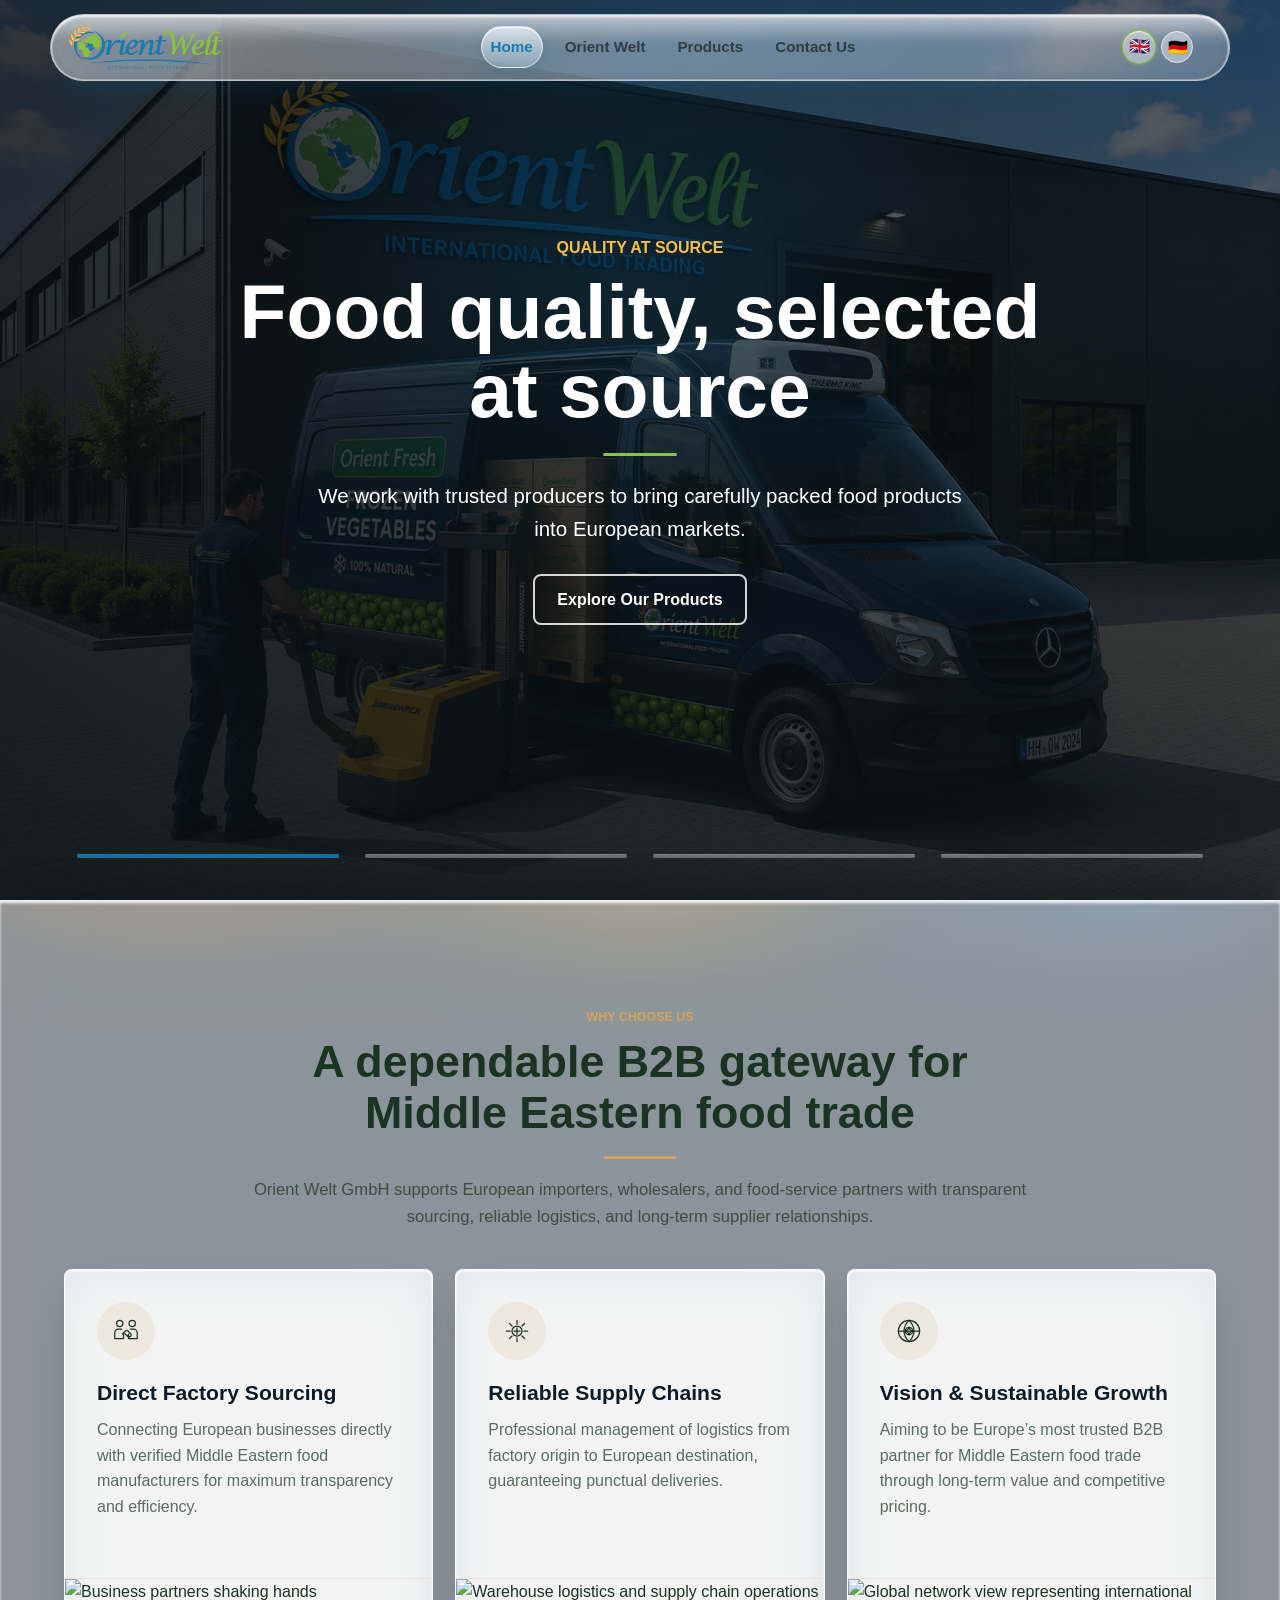
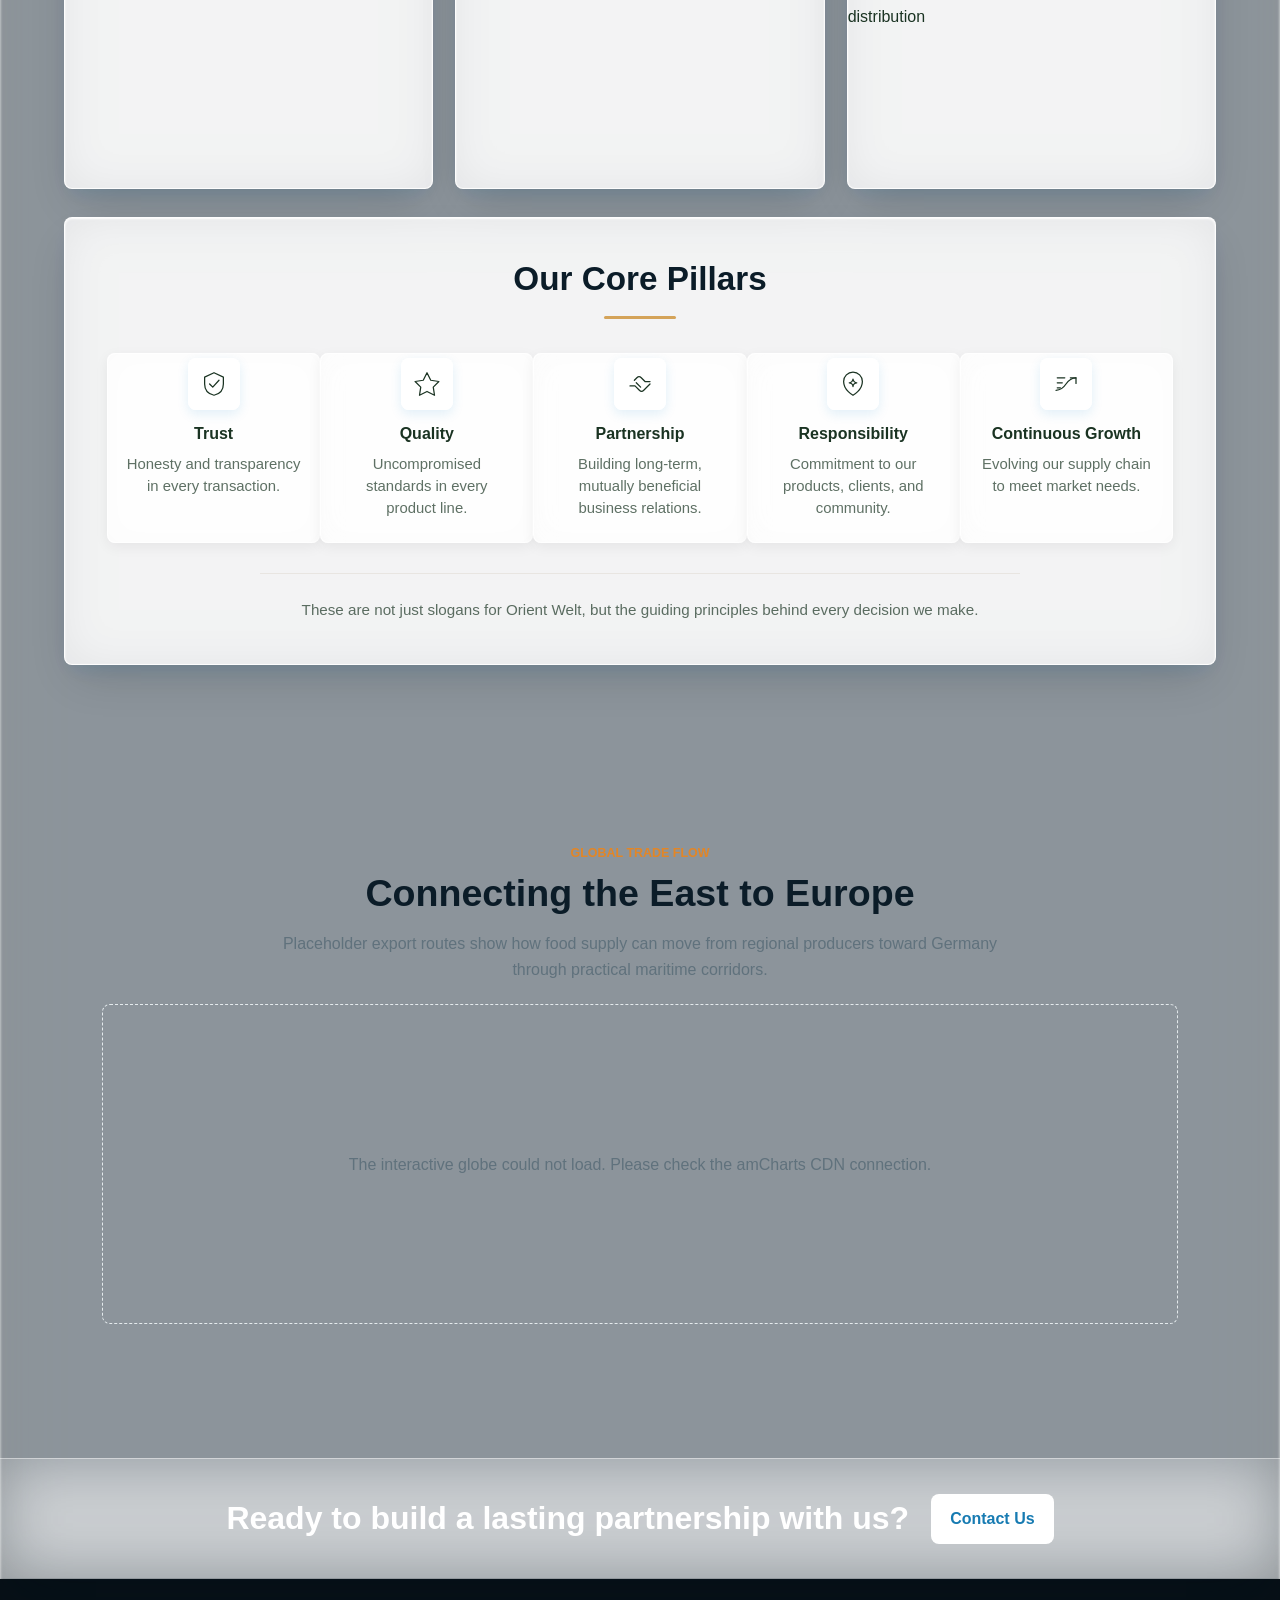
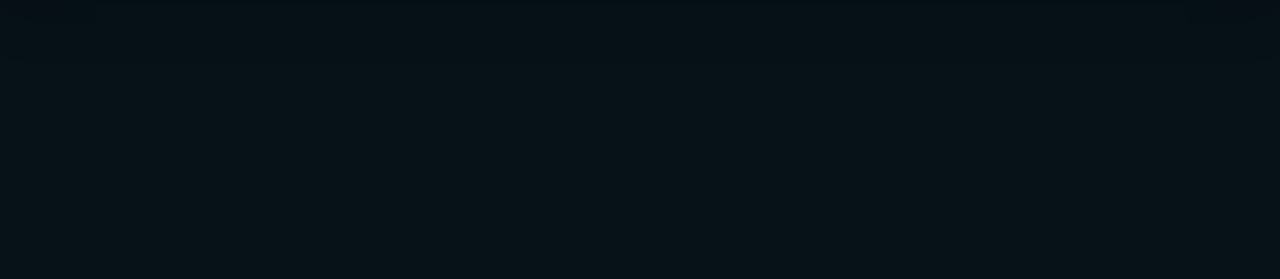
==== index.html @ 746754f9 "prodects page coverflow" ====
<!doctype html>
<html lang="en">
  <head>
    <meta charset="utf-8">
    <meta name="viewport" content="width=device-width, initial-scale=1">
    <title>Orient Welt | International Food Trading</title>
    <meta name="description" content="Orient Welt imports selected food products from Middle Eastern producers into Europe.">
    <link rel="stylesheet" href="css/style.css">
    <script src="js/translations.js" defer></script>
    <script src="js/products-data.js" defer></script>
    <script src="https://cdn.amcharts.com/lib/5/index.js" defer></script>
    <script src="https://cdn.amcharts.com/lib/5/map.js" defer></script>
    <script src="https://cdn.amcharts.com/lib/5/geodata/worldLow.js" defer></script>
    <script src="https://cdn.amcharts.com/lib/5/themes/Animated.js" defer></script>
    <script src="js/main.js" defer></script>
  </head>
  <body data-page="home">
    <a class="skip-link" href="#main" data-i18n="a11y.skip">Skip to content</a>
    <header class="site-header">
      <a class="brand" href="index.html" aria-label="Orient Welt home">
        <img src="assets/images/logo-orient-welt.png" alt="Orient Welt logo">
      </a>
      <nav class="primary-nav" id="primary-nav" aria-label="Primary navigation">
        <a href="index.html" data-i18n="nav.home">Home</a>
        <a href="about.html" data-i18n="nav.about">Orient Welt</a>
        <a href="products.html" data-i18n="nav.products">Products</a>
        <a href="contact.html" data-i18n="nav.contact">Contact Us</a>
      </nav>
      <div class="language-switcher" aria-label="Language">
        <button type="button" data-lang="en" aria-label="English">🇬🇧</button>
        <button type="button" data-lang="de" aria-label="Deutsch">🇩🇪</button>
      </div>
      <button class="menu-toggle" type="button" aria-controls="primary-nav" aria-expanded="false">
        <span></span><span></span><span></span>
        <span class="sr-only" data-i18n="nav.menu">Menu</span>
      </button>
    </header>

    <aside class="floating-social" aria-label="Floating contact and social links">
      <ul>
        <li><a href="tel:+4940000000" aria-label="Phone"><img src="assets/images/icons/socials/whatsapp-2.png" alt=""></a></li>
        <li><a href="mailto:info@orientwelt.example" aria-label="Email"><img src="assets/images/icons/socials/email.png" alt=""></a></li>
        <li><a href="#" aria-label="TikTok"><img src="assets/images/icons/socials/tik-tok.png" alt=""></a></li>
        <li><a href="#" aria-label="Instagram"><img src="assets/images/icons/socials/instagram.png" alt=""></a></li>
        <li><a href="#" aria-label="Facebook"><img src="assets/images/icons/socials/facebook.png" alt=""></a></li>
      </ul>
    </aside>

    <main id="main">
      <section class="hero-carousel" aria-label="Orient Welt highlights">
        <input class="hero-radio sr-only" type="radio" id="hero-slide-1" name="hero-slide" tabindex="-1" checked>
        <input class="hero-radio sr-only" type="radio" id="hero-slide-2" name="hero-slide" tabindex="-1">
        <input class="hero-radio sr-only" type="radio" id="hero-slide-3" name="hero-slide" tabindex="-1">
        <input class="hero-radio sr-only" type="radio" id="hero-slide-4" name="hero-slide" tabindex="-1">
        <div class="hero-slider">
          <article class="hero-slide" style="--hero-image: url('../assets/images/home-header.png')">
            <div class="hero-slide-copy">
              <span class="hero-eyebrow" data-i18n="home.hero1.eyebrow">Quality at Source</span>
              <h1 data-i18n="home.hero1.title">Food quality, selected at source</h1>
              <span class="hero-divider" aria-hidden="true"></span>
              <p data-i18n="home.hero1.text">We work with trusted producers to bring carefully packed food products into European markets.</p>
              <a class="hero-cta" href="products.html" data-i18n="home.hero1.cta">Explore Our Products</a>
            </div>
          </article>
          <article class="hero-slide" style="--hero-image: url('../assets/images/home-header-2.png')">
            <div class="hero-slide-copy">
              <span class="hero-eyebrow" data-i18n="home.hero2.eyebrow">Logistics Network</span>
              <h2 data-i18n="home.hero2.title">Reliable routes from the East to Europe</h2>
              <span class="hero-divider" aria-hidden="true"></span>
              <p data-i18n="home.hero2.text">Cold-chain awareness, clear communication, and efficient movement from supplier to buyer.</p>
              <a class="hero-cta" href="about.html" data-i18n="home.hero2.cta">Learn About Us</a>
            </div>
          </article>
          <article class="hero-slide" style="--hero-image: url('../assets/images/home-header-3.png')">
            <div class="hero-slide-copy">
              <span class="hero-eyebrow" data-i18n="home.hero3.eyebrow">Partnership First</span>
              <h2 data-i18n="home.hero3.title">Built for long-term trading partnerships</h2>
              <span class="hero-divider" aria-hidden="true"></span>
              <p data-i18n="home.hero3.text">We value practical service, steady supply, and relationships based on trust.</p>
              <a class="hero-cta" href="contact.html" data-i18n="home.hero3.cta">Get in Touch</a>
            </div>
          </article>
          <article class="hero-slide" style="--hero-image: url('../assets/images/home-header-4.png')">
            <div class="hero-slide-copy">
              <span class="hero-eyebrow" data-i18n="home.hero4.eyebrow">Focused Variety</span>
              <h2 data-i18n="home.hero4.title">A focused range for everyday food service needs</h2>
              <span class="hero-divider" aria-hidden="true"></span>
              <p data-i18n="home.hero4.text">Cheese, dairy, meat, and vegetable products selected for professional buyers.</p>
              <a class="hero-cta" href="products.html" data-i18n="home.hero4.cta">View Product Range</a>
            </div>
          </article>
        </div>
        <div class="hero-controls" aria-label="Hero slide controls">
          <label for="hero-slide-1" tabindex="0" role="button" aria-label="Quality"><span class="hero-progress"><span></span></span></label>
          <label for="hero-slide-2" tabindex="0" role="button" aria-label="Logistics"><span class="hero-progress"><span></span></span></label>
          <label for="hero-slide-3" tabindex="0" role="button" aria-label="Partnership"><span class="hero-progress"><span></span></span></label>
          <label for="hero-slide-4" tabindex="0" role="button" aria-label="Variety"><span class="hero-progress"><span></span></span></label>
        </div>
      </section>

      <div class="content-parallax-panel">
        <section class="why-choose" aria-labelledby="why-choose-title">
          <div class="why-choose-inner">
            <div class="why-heading">
              <span>Why Choose Us</span>
              <h2 id="why-choose-title">A dependable B2B gateway for Middle Eastern food trade</h2>
              <p>Orient Welt GmbH supports European importers, wholesalers, and food-service partners with transparent sourcing, reliable logistics, and long-term supplier relationships.</p>
            </div>

            <div class="why-card-grid">
              <article class="why-card">
                <div class="why-card-content">
                  <span class="why-icon" aria-hidden="true">
                    <svg viewBox="0 0 48 48" role="img" focusable="false"><path d="M17 21h-5a6 6 0 0 0-6 6v9h14v-7"/><path d="M31 21h5a6 6 0 0 1 6 6v9H28v-7"/><circle cx="14" cy="12" r="5"/><circle cx="34" cy="12" r="5"/><path d="m18 29 5-5a3 3 0 0 1 4 0l3 3"/><path d="m30 27 2 2a3 3 0 0 1-4 4l-2-2"/><path d="m22 28 5 5"/></svg>
                  </span>
                  <h3>Direct Factory Sourcing</h3>
                  <p>Connecting European businesses directly with verified Middle Eastern food manufacturers for maximum transparency and efficiency.</p>
                </div>
                <img src="https://images.unsplash.com/photo-1521791136064-7986c2920216?auto=format&amp;fit=crop&amp;w=900&amp;q=80" alt="Business partners shaking hands" loading="lazy">
              </article>

              <article class="why-card">
                <div class="why-card-content">
                  <span class="why-icon" aria-hidden="true">
                    <svg viewBox="0 0 48 48" role="img" focusable="false"><path d="M24 7v6"/><path d="M24 35v6"/><path d="m36 12-4 4"/><path d="m16 32-4 4"/><path d="M41 24h-6"/><path d="M13 24H7"/><path d="m36 36-4-4"/><path d="m16 16-4-4"/><circle cx="24" cy="24" r="8"/><path d="M19 24h10"/><path d="M24 19v10"/></svg>
                  </span>
                  <h3>Reliable Supply Chains</h3>
                  <p>Professional management of logistics from factory origin to European destination, guaranteeing punctual deliveries.</p>
                </div>
                <img src="https://images.unsplash.com/photo-1586528116311-ad8dd3c8310d?auto=format&amp;fit=crop&amp;w=900&amp;q=80" alt="Warehouse logistics and supply chain operations" loading="lazy">
              </article>

              <article class="why-card">
                <div class="why-card-content">
                  <span class="why-icon" aria-hidden="true">
                    <svg viewBox="0 0 48 48" role="img" focusable="false"><circle cx="24" cy="24" r="17"/><path d="M7 24h34"/><path d="M24 7c5 5 8 11 8 17s-3 12-8 17"/><path d="M24 7c-5 5-8 11-8 17s3 12 8 17"/><circle cx="24" cy="24" r="6"/><path d="m24 18 2 4 4 2-4 2-2 4-2-4-4-2 4-2 2-4Z"/></svg>
                  </span>
                  <h3>Vision &amp; Sustainable Growth</h3>
                  <p>Aiming to be Europe’s most trusted B2B partner for Middle Eastern food trade through long-term value and competitive pricing.</p>
                </div>
                <img src="https://images.unsplash.com/photo-1451187580459-43490279c0fa?auto=format&amp;fit=crop&amp;w=900&amp;q=80" alt="Global network view representing international distribution" loading="lazy">
              </article>
            </div>

            <div class="pillar-panel">
              <h3>Our Core Pillars</h3>
              <div class="pillar-grid">
                <article class="pillar-item">
                  <span class="pillar-icon" aria-hidden="true"><svg viewBox="0 0 48 48" focusable="false"><path d="M24 6 9 13v11c0 10 6 16 15 18 9-2 15-8 15-18V13L24 6Z"/><path d="m17 24 5 5 10-11"/></svg></span>
                  <h4>Trust</h4>
                  <p>Honesty and transparency in every transaction.</p>
                </article>
                <article class="pillar-item">
                  <span class="pillar-icon" aria-hidden="true"><svg viewBox="0 0 48 48" focusable="false"><path d="M24 6 30 18l13 2-9 9 2 13-12-6-12 6 2-13-9-9 13-2 6-12Z"/></svg></span>
                  <h4>Quality</h4>
                  <p>Uncompromised standards in every product line.</p>
                </article>
                <article class="pillar-item">
                  <span class="pillar-icon" aria-hidden="true"><svg viewBox="0 0 48 48" focusable="false"><path d="M8 27h8l7 7a5 5 0 0 0 7 0l10-10"/><path d="M40 20h-8l-6-6a5 5 0 0 0-7 0l-4 4"/><path d="m18 22 7 7"/></svg></span>
                  <h4>Partnership</h4>
                  <p>Building long-term, mutually beneficial business relations.</p>
                </article>
                <article class="pillar-item">
                  <span class="pillar-icon" aria-hidden="true"><svg viewBox="0 0 48 48" focusable="false"><path d="M24 42s15-8 15-22a15 15 0 0 0-30 0c0 14 15 22 15 22Z"/><path d="M18 22c3 0 6-3 6-6 0 3 3 6 6 6-3 0-6 3-6 6 0-3-3-6-6-6Z"/></svg></span>
                  <h4>Responsibility</h4>
                  <p>Commitment to our products, clients, and community.</p>
                </article>
                <article class="pillar-item">
                  <span class="pillar-icon" aria-hidden="true"><svg viewBox="0 0 48 48" focusable="false"><path d="M8 34c8 0 12-4 16-10s8-10 16-10"/><path d="M31 14h9v9"/><path d="M10 22h8"/><path d="M10 14h12"/><path d="M10 30h5"/></svg></span>
                  <h4>Continuous Growth</h4>
                  <p>Evolving our supply chain to meet market needs.</p>
                </article>
              </div>
              <p class="pillar-note">These are not just slogans for Orient Welt, but the guiding principles behind every decision we make.</p>
            </div>
          </div>
        </section>

      <section class="section intro">
        <section class="trade-flow" aria-labelledby="trade-flow-title">
          <div class="trade-flow-copy">
            <span data-i18n="home.trade.kicker">Global Trade Flow</span>
            <h3 id="trade-flow-title" data-i18n="home.trade.title">Connecting the East to Europe</h3>
            <p data-i18n="home.trade.text">Placeholder export routes show how food supply can move from regional producers toward Germany through practical maritime corridors.</p>
          </div>
          <div class="trade-flow-chart-wrap">
            <!-- amCharts 5 licensing note: the free version requires the default amCharts attribution/logo to remain visible, or a paid license is required to remove it for commercial use. Do not strip the attribution unless a license has been purchased. -->
            <div id="trade-flow-globe" class="trade-flow-chart" role="img" aria-label="Interactive globe showing placeholder trade flows from Egypt, Turkey, and Jordan to Germany"></div>
          </div>
        </section>
      </section>

      <!-- Partners section hidden until real partner/testimonial content is available.
      <section class="section">
        <div class="section-heading">
          <span data-i18n="home.partners.kicker">Partners</span>
          <h2 data-i18n="home.partners.title">Trusted by Our Partners</h2>
        </div>
        <div class="testimonial-grid">
          <blockquote><p data-i18n="home.testimonial1.text">Orient Welt keeps the process clear and dependable from order planning to delivery.</p><cite data-i18n="home.testimonial1.name">European Food Distributor</cite></blockquote>
          <blockquote><p data-i18n="home.testimonial2.text">Their team understands practical trading requirements and responds quickly.</p><cite data-i18n="home.testimonial2.name">Wholesale Buyer</cite></blockquote>
          <blockquote><p data-i18n="home.testimonial3.text">A focused food trading partner with a strong service mindset.</p><cite data-i18n="home.testimonial3.name">Import Partner</cite></blockquote>
        </div>
        <div class="logo-row" aria-label="Partner and certification placeholders">
          <span>HACCP</span><span>ISO</span><span>EU Trade</span><span>Cold Chain</span>
        </div>
      </section>
      -->

      <section class="cta-strip">
        <h2 data-i18n="cta.title">Ready to build a lasting partnership with us?</h2>
        <a class="btn btn-light" href="contact.html" data-i18n="cta.button">Contact Us</a>
      </section>
      </div>
    </main>

    <footer class="site-footer">
      <span class="footer-glass-shine" aria-hidden="true"></span>
      <div class="footer-inner">
        <div class="footer-brand">
          <img src="assets/images/logo-orient-welt.png" alt="Orient Welt logo">
          <span data-i18n="brand.tagline">International Food Trading</span>
          <p data-i18n="footer.description">Selected food products, clear sourcing, and reliable trading support for European buyers.</p>
        </div>
        <div class="footer-links">
          <h2 class="footer-title" data-i18n="footer.quickLinks">Quick Links</h2>
          <nav aria-label="Footer navigation"><a href="index.html" data-i18n="nav.home">Home</a><a href="about.html" data-i18n="nav.about">Orient Welt</a><a href="products.html" data-i18n="nav.products">Products</a><a href="contact.html" data-i18n="nav.contact">Contact Us</a></nav>
        </div>
        <div class="footer-contact">
          <h2 class="footer-title" data-i18n="footer.contact">Contact</h2>
          <address><span data-i18n="footer.address">Hamburg, Germany</span><span data-i18n="footer.phone">+49 40 000000</span><a href="mailto:info@orientwelt.example">info@orientwelt.example</a></address>
          <div class="socials"><a href="#" aria-label="TikTok">tt</a><a href="#" aria-label="Facebook">f</a><a href="#" aria-label="Instagram">ig</a></div>
        </div>
      </div>
    </footer>
  </body>
</html>
---- css/style.css ----
:root {
  --brand-blue: #177bb2;
  --brand-green: #88c345;
  --brand-gold: #f7be49;
  --brand-orange: #e38626;
  --text-dark: #2b2b2b;
  --bg-light: #f4f6f8;
  --brand-primary-blue: #177bb2;
  --brand-primary-green: #88c345;
  --brand-secondary-gold: #f7be49;
  --brand-secondary-orange: #e38626;
  --brand-white: #ffffff;
  --brand-dark-text: #222222;
  --brand-light-background: #f8f9fa;
  --color-blue: #177bb2;
  --color-green: #88c345;
  --color-white: #ffffff;
  --color-gold: #f7be49;
  --color-orange: #e38626;
  --header-offset: 14px;
  --color-ink: #2b2b2b;
  --color-muted: #60727d;
  --color-line: #e4eaed;
  --color-soft: #f4f6f8;
  --shadow: 0 16px 40px rgba(28, 41, 48, .12);
  --radius: 8px;
}

@font-face {
  font-family: "Helvetica Neue LT";
  src: local("Helvetica Neue");
  font-display: swap;
}

* { box-sizing: border-box; }
html { scroll-behavior: smooth; }
body {
  margin: 0;
  padding-bottom: var(--footer-reveal-space, 320px);
  color: var(--color-ink);
  font-family: "Helvetica Neue LT", Helvetica, Arial, sans-serif;
  line-height: 1.6;
  background: var(--color-white);
}
body.modal-open { overflow: hidden; }
a { color: inherit; text-decoration: none; }
img { display: block; max-width: 100%; }
button, input, textarea { font: inherit; }

.sr-only, .skip-link:not(:focus) {
  position: absolute;
  width: 1px;
  height: 1px;
  padding: 0;
  overflow: hidden;
  clip: rect(0, 0, 0, 0);
  white-space: nowrap;
  border: 0;
}
.skip-link:focus {
  position: fixed;
  top: 12px;
  left: 12px;
  z-index: 1000;
  padding: 10px 14px;
  background: var(--color-blue);
  color: var(--color-white);
  border-radius: var(--radius);
}

.site-header {
  position: fixed;
  top: var(--header-offset);
  left: 50%;
  transform: translateX(-50%);
  z-index: 100;
  display: grid;
  grid-template-columns: auto 1fr auto auto;
  align-items: center;
  gap: clamp(12px, 2vw, 22px);
  width: min(calc(100% - 28px), 1180px);
  margin: 0;
  padding: 10px 14px 10px 18px;
  isolation: isolate;
  background:
    linear-gradient(135deg, rgba(255,255,255,.34), rgba(255,255,255,.14)),
    rgba(255,255,255,.18);
  border: 1px solid rgba(255,255,255,.5);
  border-radius: 99px;
  box-shadow:
    0 34px 78px -24px rgba(28,41,48,.34),
    0 12px 34px -16px rgba(23,123,178,.26),
    inset 0 2px 3px rgba(255,255,255,.82),
    inset 0 -3px 8px rgba(28,41,48,.09),
    inset 0 0 0 1px rgba(255,255,255,.34);
  backdrop-filter: blur(46px) saturate(190%);
  -webkit-backdrop-filter: blur(46px) saturate(190%);
  transition: transform .32s ease, opacity .24s ease;
  will-change: transform, opacity;
}
.site-header.is-coverflow-hidden {
  opacity: 0;
  transform: translate(-50%, -140%);
  pointer-events: none;
}
.site-header::before,
.site-header::after {
  content: "";
  position: absolute;
  pointer-events: none;
}
.site-header::before {
  top: 1px;
  left: 1px;
  right: 1px;
  height: 48%;
  z-index: 1;
  border-radius: 99px 99px 26px 26px / 99px 99px 14px 14px;
  background: linear-gradient(180deg, rgba(255,255,255,.66), rgba(255,255,255,.1) 72%, rgba(255,255,255,0));
  opacity: .78;
}
.site-header::after {
  inset: 0;
  z-index: 1;
  border-radius: inherit;
  background: radial-gradient(circle 150px at var(--glare-x, 50%) var(--glare-y, 50%), rgba(255,255,255,.72), rgba(247,190,73,.2) 32%, rgba(255,255,255,0) 68%);
  mix-blend-mode: overlay;
  opacity: 0;
  transition: opacity .24s ease;
}
.site-header.is-glowing::after { opacity: 1; }
.site-header > * {
  position: relative;
  z-index: 2;
}
.brand { display: inline-flex; align-items: center; gap: 12px; min-width: 0; }
.brand img { width: clamp(112px, 14vw, 154px); height: auto; }
.brand span, .footer-brand span { color: var(--color-muted); font-size: .82rem; white-space: nowrap; }
.primary-nav {
  position: relative;
  justify-self: center;
  display: flex;
  gap: clamp(4px, 1vw, 12px);
  align-items: center;
}
.nav-active-pill {
  position: absolute;
  top: 0;
  left: 0;
  z-index: 0;
  border-radius: 999px;
  background:
    linear-gradient(180deg, rgba(255,255,255,.7), rgba(255,255,255,.28)),
    rgba(23,123,178,.2);
  border: 1px solid rgba(255,255,255,.58);
  box-shadow:
    0 8px 22px rgba(23,123,178,.12),
    0 3px 8px rgba(28,41,48,.06),
    inset 0 1px 1px rgba(255,255,255,.86),
    inset 0 -1px 2px rgba(23,123,178,.08);
  pointer-events: none;
  transition:
    transform .5s cubic-bezier(.34, 1.2, .64, 1),
    width .5s cubic-bezier(.34, 1.2, .64, 1),
    height .5s cubic-bezier(.34, 1.2, .64, 1),
    background .3s ease,
    box-shadow .3s ease;
}
.nav-active-pill.is-snapping {
  transition: none;
}
.primary-nav a {
  position: relative;
  z-index: 1;
  padding: 9px 10px;
  color: rgba(28,41,48,.78);
  border-radius: var(--radius);
  font-weight: 700;
  font-size: .95rem;
  transition: color .18s ease, transform .12s ease;
}
.primary-nav a:hover, .primary-nav a.active { color: var(--color-blue); }
.primary-nav a.is-pressing { transform: scale(.92); }
.language-switcher { display: flex; justify-self: end; gap: 6px; }
.language-switcher button {
  width: 32px;
  height: 32px;
  border: 1px solid var(--color-line);
  border-radius: 999px;
  background: rgba(255,255,255,.42);
  cursor: pointer;
  transition: border-color .18s ease, box-shadow .18s ease, transform .18s ease;
}
.language-switcher button.active {
  border-color: rgba(136,195,69,.82);
  box-shadow:
    0 0 0 2px rgba(136,195,69,.22),
    inset 0 1px 1px rgba(255,255,255,.72);
  transform: scale(1.06);
}
.menu-toggle {
  display: none;
  width: 42px;
  height: 42px;
  border: 1px solid var(--color-line);
  border-radius: 50%;
  background: rgba(255,255,255,.42);
}
.menu-toggle span:not(.sr-only) { display: block; width: 20px; height: 2px; margin: 4px auto; background: var(--color-ink); }

main {
  position: relative;
  z-index: 50;
  background: var(--color-white);
}

.hero-carousel, .page-hero {
  position: sticky;
  top: 0;
  z-index: 0;
  overflow: hidden;
  min-height: 100vh;
}
.hero-slider, .hero-slide { min-height: 100vh; }
.hero-slide, .page-hero {
  background-image: linear-gradient(90deg, rgba(0,0,0,.64), rgba(0,0,0,.2)), var(--hero-image);
  background-size: cover;
  background-position: center;
}
.hero-slider {
  position: relative;
  min-height: inherit;
}
.hero-slide {
  position: absolute;
  inset: 0;
  opacity: 0;
  transition: opacity .75s ease;
  display: grid;
  place-items: center;
  text-align: center;
}
.hero-slide::before {
  content: "";
  position: absolute;
  inset: 0;
  background:
    radial-gradient(circle at 50% 28%, rgba(23,123,178,.16), transparent 38%),
    linear-gradient(180deg, rgba(12,22,27,.5), rgba(12,22,27,.72));
}
#hero-slide-1:checked ~ .hero-slider .hero-slide:nth-child(1),
#hero-slide-2:checked ~ .hero-slider .hero-slide:nth-child(2),
#hero-slide-3:checked ~ .hero-slider .hero-slide:nth-child(3),
#hero-slide-4:checked ~ .hero-slider .hero-slide:nth-child(4) {
  opacity: 1;
  z-index: 1;
}
.hero-slide-copy, .page-hero > div {
  position: relative;
  z-index: 2;
  width: min(850px, calc(100% - 36px));
  color: var(--color-white);
}
.hero-slide-copy {
  display: grid;
  justify-items: center;
  padding: calc(var(--header-offset) + 96px) 18px 150px;
}
.hero-eyebrow {
  margin-bottom: 12px;
  color: var(--color-gold);
  font-size: clamp(.82rem, 1.4vw, 1rem);
  font-weight: 900;
  letter-spacing: 0;
  text-transform: uppercase;
}
.hero-slide-copy h1, .hero-slide-copy h2, .page-hero h1 {
  margin: 0;
  font-size: clamp(2.5rem, 6vw, 5.8rem);
  line-height: 1.02;
  letter-spacing: 0;
}
.hero-divider {
  width: 74px;
  height: 3px;
  margin: 24px 0;
  border-radius: 999px;
  background: var(--color-green);
}
.hero-slide-copy p, .page-hero p {
  max-width: 670px;
  margin: 0 0 28px;
  font-size: clamp(1rem, 2vw, 1.28rem);
}
.hero-cta {
  display: inline-flex;
  align-items: center;
  justify-content: center;
  min-height: 46px;
  padding: 11px 22px;
  border: 2px solid rgba(255,255,255,.82);
  border-radius: var(--radius);
  color: var(--color-white);
  font-weight: 900;
  transition: background .2s ease, border-color .2s ease, transform .2s ease;
}
.hero-cta:hover {
  background: var(--color-blue);
  border-color: var(--color-blue);
  transform: translateY(-1px);
}
.page-hero { display: grid; align-items: center; min-height: 100vh; }
.products-hero {
  --hero-image: url("../assets/images/products-header.jpeg?v=3");
  background-image: linear-gradient(90deg, rgba(0,0,0,.64), rgba(0,0,0,.2)), url("../assets/images/products-header.jpeg?v=3");
}
/* ==========================================================================
   Rotating Text Animation (Rachel Smith style: CodePen /rachsmith/pen/BNKJme)
   ========================================================================== */
.rotating-text {
  display: flex;
  flex-wrap: wrap;
  align-items: center;
  justify-content: center;
  gap: 0.3em;
  margin: 0 auto;
  font-size: clamp(1.85rem, 3.8vw, 3.25rem);
  font-weight: 700;
  line-height: 1.2;
  letter-spacing: -0.01em;
  color: var(--color-white);
  text-shadow: 0 4px 20px rgba(0, 0, 0, 0.45);
  perspective: 1000px;
  text-align: center;
}

.rotating-text p,
.rotating-text span {
  display: inline-block;
  vertical-align: top;
}

.rotating-text .rotating-prefix {
  margin: 0;
  display: inline-block;
  white-space: nowrap;
}

.rotating-text .rotating-words {
  position: relative;
  display: inline-block;
  vertical-align: top;
  min-width: 5.6em;
  height: 1.25em;
  text-align: left;
}

.rotating-text .word {
  position: absolute;
  top: 0;
  left: 0;
  opacity: 0;
  white-space: nowrap;
}

.rotating-text .letter {
  display: inline-block;
  position: relative;
  float: left;
  transform: translateZ(20px);
  transform-origin: 50% 50% 20px;
}

.rotating-text .letter.out {
  transform: rotateX(90deg);
  transition: transform 0.32s cubic-bezier(0.55, 0.055, 0.675, 0.19);
}

.rotating-text .letter.behind {
  transform: rotateX(-90deg);
}

.rotating-text .letter.in {
  transform: rotateX(0deg);
  transition: transform 0.38s cubic-bezier(0.175, 0.885, 0.32, 1.275);
}

/* Palette matching Rachel Smith's CodePen colors */
.rotating-text .wisteria {
  color: #a569bd;
}

.rotating-text .belize {
  color: #3498db;
}

.rotating-text .pomegranate {
  color: #e74c3c;
}

.rotating-text .green {
  color: #2ecc71;
}

.rotating-text .midnight {
  color: #f7be49;
}

@media (max-width: 640px) {
  .rotating-text {
    flex-direction: column;
    gap: 0.15em;
    font-size: clamp(1.6rem, 6vw, 2.3rem);
  }
  .rotating-text .rotating-words {
    min-width: 0;
    width: 100%;
    text-align: center;
  }
  .rotating-text .word {
    left: 50%;
    transform: translateX(-50%);
  }
}
.hero-controls {
  position: absolute;
  z-index: 3;
  left: clamp(18px, 6vw, 92px);
  right: clamp(18px, 6vw, 92px);
  bottom: 28px;
  display: grid;
  grid-template-columns: repeat(4, minmax(0, 1fr));
  gap: clamp(10px, 2vw, 28px);
}
.hero-controls label {
  display: block;
  padding: 8px 0;
  color: rgba(255,255,255,.72);
  cursor: pointer;
  transition: transform .2s ease;
}
.hero-controls label:hover { transform: translateY(-1px); }
.hero-progress {
  display: block;
  width: 100%;
  height: 4px;
  overflow: hidden;
  background: rgba(255,255,255,.38);
  border-radius: 999px;
  box-shadow: inset 0 1px 1px rgba(255,255,255,.18);
}
.hero-progress span {
  display: block;
  width: 100%;
  height: 100%;
  transform: scaleX(0);
  transform-origin: left;
  background: var(--color-blue);
}
#hero-slide-1:checked ~ .hero-controls label:nth-child(1),
#hero-slide-2:checked ~ .hero-controls label:nth-child(2),
#hero-slide-3:checked ~ .hero-controls label:nth-child(3),
#hero-slide-4:checked ~ .hero-controls label:nth-child(4) {
  color: var(--color-white);
}
#hero-slide-1:checked ~ .hero-controls label:nth-child(1) .hero-progress span,
#hero-slide-2:checked ~ .hero-controls label:nth-child(2) .hero-progress span,
#hero-slide-3:checked ~ .hero-controls label:nth-child(3) .hero-progress span,
#hero-slide-4:checked ~ .hero-controls label:nth-child(4) .hero-progress span {
  animation: heroProgress 5s linear forwards;
}
@keyframes heroProgress {
  from { transform: scaleX(0); }
  to { transform: scaleX(1); }
}

.btn {
  display: inline-flex;
  align-items: center;
  justify-content: center;
  min-height: 44px;
  padding: 11px 18px;
  border-radius: var(--radius);
  border: 1px solid transparent;
  font-weight: 800;
  transition: transform .2s ease, box-shadow .2s ease, background .2s ease;
}
.btn:hover { transform: translateY(-1px); box-shadow: 0 8px 20px rgba(28,41,48,.14); }
.btn-primary { background: var(--color-green); color: var(--color-white); }
.btn-outline { border-color: var(--color-blue); color: var(--color-blue); background: var(--color-white); }
.btn-light { background: var(--color-white); color: var(--color-blue); }
.btn-light-outline { border-color: rgba(255,255,255,.7); color: var(--color-white); }

.why-choose {
  padding: clamp(58px, 8vw, 104px) clamp(18px, 5vw, 72px);
  background: #FCFBFA;
  color: #1A3322;
}
.why-choose-inner {
  max-width: 1180px;
  margin: 0 auto;
}
.why-heading {
  max-width: 780px;
  margin: 0 auto 38px;
  text-align: center;
}
.why-heading span {
  display: inline-block;
  margin-bottom: 8px;
  color: #D4A359;
  font-size: .78rem;
  font-weight: 900;
  letter-spacing: 0;
  text-transform: uppercase;
}
.why-heading h2,
.pillar-panel h3 {
  position: relative;
  margin: 0;
  color: #1A3322;
  line-height: 1.14;
}
.why-heading h2 {
  font-size: clamp(2rem, 3.5vw, 3rem);
}
.why-heading h2::after,
.pillar-panel h3::after {
  content: "";
  display: block;
  width: 72px;
  height: 3px;
  margin: 18px auto 0;
  border-radius: 999px;
  background: #D4A359;
}
.why-heading p {
  margin: 18px auto 0;
  color: rgba(26,51,34,.72);
  font-size: 1.04rem;
}
.why-card-grid {
  display: grid;
  grid-template-columns: repeat(3, minmax(0, 1fr));
  gap: 22px;
}
.why-card {
  display: grid;
  grid-template-rows: 1fr auto;
  overflow: hidden;
  min-height: 520px;
  border: 1px solid #E8E5E1;
  border-radius: var(--radius);
  background: #FFFFFF;
  transition: transform .2s ease, box-shadow .2s ease, border-color .2s ease;
}
.why-card:hover {
  transform: translateY(-3px);
  border-color: rgba(212,163,89,.5);
  box-shadow: 0 18px 42px rgba(26,51,34,.12);
}
.why-card-content {
  padding: clamp(24px, 3vw, 32px);
}
.why-icon {
  display: grid;
  place-items: center;
  width: 58px;
  height: 58px;
  margin-bottom: 20px;
  border-radius: 50%;
  background: rgba(212,163,89,.14);
  color: #1A3322;
}
.why-icon svg,
.pillar-icon svg {
  width: 30px;
  height: 30px;
  fill: none;
  stroke: currentColor;
  stroke-width: 2;
  stroke-linecap: round;
  stroke-linejoin: round;
}
.why-card h3 {
  margin: 0 0 12px;
  color: #1A3322;
  font-size: 1.32rem;
  line-height: 1.2;
}
.why-card p,
.pillar-item p,
.pillar-note {
  margin: 0;
  color: rgba(26,51,34,.7);
}
.why-card img {
  width: 100%;
  height: 210px;
  object-fit: cover;
  border-top: 1px solid #E8E5E1;
}
.pillar-panel {
  margin-top: 28px;
  padding: clamp(28px, 4vw, 42px);
  border: 1px solid #E8E5E1;
  border-radius: var(--radius);
  background: #FFFFFF;
  box-shadow: 0 12px 34px rgba(26,51,34,.07);
}
.pillar-panel h3 {
  text-align: center;
  font-size: clamp(1.55rem, 2.6vw, 2.25rem);
}
.pillar-grid {
  display: grid;
  grid-template-columns: repeat(5, minmax(0, 1fr));
  margin-top: 34px;
}
.pillar-item {
  position: relative;
  display: grid;
  justify-items: center;
  align-content: start;
  gap: 10px;
  min-height: 190px;
  padding: 4px 18px;
  text-align: center;
}
.pillar-item + .pillar-item {
  border-left: 1px solid #E8E5E1;
}
.pillar-icon {
  display: grid;
  place-items: center;
  width: 52px;
  height: 52px;
  border: 1px solid #E8E5E1;
  border-radius: var(--radius);
  background: #FCFBFA;
  color: #1A3322;
}
.pillar-item h4 {
  margin: 4px 0 0;
  color: #1A3322;
  font-size: 1rem;
  line-height: 1.2;
}
.pillar-item p {
  font-size: .93rem;
  line-height: 1.5;
}
.pillar-note {
  max-width: 760px;
  margin: 30px auto 0;
  padding-top: 24px;
  border-top: 1px solid #E8E5E1;
  text-align: center;
  font-size: .95rem;
}

main > section:not(.hero-carousel):not(.page-hero) {
  position: relative;
  z-index: 2;
}
.content-parallax-panel > section {
  position: relative;
  z-index: 2;
}
.content-parallax-panel {
  position: relative;
  z-index: 2;
  background: var(--color-white);
  box-shadow:
    0 -18px 42px rgba(0,0,0,.38),
    0 18px 42px rgba(0,0,0,.34),
    0 0 64px rgba(0,0,0,.22);
}
.section { padding: clamp(56px, 8vw, 96px) clamp(18px, 5vw, 72px); background: var(--color-white); }
.soft { background: var(--color-soft); }
.section-heading { max-width: 760px; margin: 0 auto 34px; text-align: center; }
.section-heading span, .section-kicker {
  display: inline-block;
  margin-bottom: 8px;
  color: var(--color-orange);
  font-weight: 800;
  text-transform: uppercase;
  font-size: .78rem;
  letter-spacing: 0;
}
.section-heading h2, .split h2, .contact-form h2, .contact-details h2 {
  margin: 0 0 14px;
  font-size: clamp(1.8rem, 3vw, 2.7rem);
  line-height: 1.14;
}
.section-heading p, .split p { color: var(--color-muted); }
.feature-grid, .testimonial-grid, .team-grid, .product-grid {
  display: grid;
  grid-template-columns: repeat(4, minmax(0, 1fr));
  gap: 18px;
  max-width: 1180px;
  margin: 0 auto;
}
.feature-card, blockquote, .team-grid article, .product-card, .contact-form, .contact-details {
  border: 0;
  border-radius: var(--radius);
  background: var(--color-white);
  padding: 22px;
}
.feature-card .icon {
  display: inline-grid;
  place-items: center;
  width: 38px;
  height: 38px;
  margin-bottom: 12px;
  border-radius: 50%;
  background: #eef8fc;
  color: var(--color-blue);
  font-weight: 900;
}
.feature-card h3, .team-grid h3 { margin: 0 0 8px; }
.feature-card p, blockquote p, .team-grid p { margin: 0; color: var(--color-muted); }
.centered { text-align: center; margin-top: 28px; }

.trade-flow {
  width: 100%;
  max-width: 1180px;
  margin: clamp(42px, 7vw, 76px) auto 0;
  padding: clamp(24px, 4vw, 38px);
  border: 0;
  border-radius: var(--radius);
  background: var(--color-white);
}
.trade-flow-copy {
  max-width: 760px;
  margin: 0 auto 22px;
  text-align: center;
}
.trade-flow-copy span {
  display: inline-block;
  margin-bottom: 8px;
  color: var(--color-orange);
  font-size: .78rem;
  font-weight: 800;
  letter-spacing: 0;
  text-transform: uppercase;
}
.trade-flow-copy h3 {
  margin: 0 0 12px;
  font-size: clamp(1.6rem, 3vw, 2.35rem);
  line-height: 1.14;
}
.trade-flow-copy p,
.trade-flow-note {
  color: var(--color-muted);
}
.trade-flow-chart-wrap {
  width: 100%;
  margin: 0 auto;
}
.trade-flow-chart {
  width: 100%;
  aspect-ratio: 1 / 1;
  min-height: 360px;
  max-height: 760px;
}
.trade-flow-fallback {
  display: grid;
  place-items: center;
  min-height: 320px;
  padding: 24px;
  border: 1px dashed var(--color-line);
  border-radius: var(--radius);
  color: var(--color-muted);
  text-align: center;
}
.trade-flow-note {
  margin: 8px 0 0;
  font-size: .88rem;
  text-align: center;
}

.product-tabs {
  display: grid;
  grid-template-columns: minmax(220px, 300px) minmax(0, 1fr);
  gap: clamp(18px, 4vw, 44px);
  align-items: stretch;
  max-width: 1120px;
  margin: 0 auto;
}
.product-tab-list {
  display: grid;
  gap: 10px;
  align-content: start;
}
.product-tab {
  display: flex;
  align-items: center;
  gap: 12px;
  width: 100%;
  min-height: 58px;
  padding: 12px 14px;
  border: 1px solid var(--color-line);
  border-left: 4px solid transparent;
  border-radius: var(--radius);
  background: var(--color-white);
  color: var(--color-ink);
  font-weight: 800;
  text-align: left;
  cursor: pointer;
  transition: border-color .2s ease, color .2s ease, transform .2s ease, box-shadow .2s ease;
}
.product-tab:hover { transform: translateX(2px); box-shadow: 0 8px 18px rgba(28,41,48,.08); }
.product-tab.active {
  border-color: var(--color-line);
  border-left-color: var(--color-green);
  color: var(--color-blue);
  background: var(--color-white);
}
.product-tab-icon {
  display: grid;
  place-items: center;
  width: 34px;
  height: 34px;
  border-radius: 50%;
  background: #eef8fc;
  color: var(--color-muted);
  font-size: .72rem;
  font-weight: 900;
}
.product-tab-icon img {
  display: block;
  width: 24px;
  height: 24px;
  object-fit: contain;
}
.product-tab.active .product-tab-icon {
  background: rgba(136,195,69,.16);
  color: var(--color-green);
}
.product-tab-panel {
  display: grid;
  grid-template-columns: minmax(240px, .85fr) minmax(0, 1fr);
  min-height: 390px;
  overflow: hidden;
  border: 1px solid var(--color-line);
  border-top: 4px solid var(--color-gold);
  border-radius: var(--radius);
  background: var(--color-white);
  box-shadow: 0 14px 36px rgba(28,41,48,.09);
}
.product-tab-panel.is-swapping {
  animation: panelFade .28s ease;
}
.product-tab-panel img {
  width: 100%;
  height: 100%;
  min-height: 320px;
  object-fit: cover;
  background: var(--color-soft);
}
.product-tab-copy {
  display: grid;
  align-content: center;
  justify-items: start;
  padding: clamp(24px, 4vw, 46px);
}
.product-tab-accent {
  width: 54px;
  height: 4px;
  margin-bottom: 18px;
  border-radius: 999px;
  background: var(--color-orange);
}
.product-tab-copy h3 {
  margin: 0 0 12px;
  font-size: clamp(1.65rem, 3vw, 2.55rem);
  line-height: 1.12;
}
.product-tab-copy p {
  margin: 0 0 24px;
  color: var(--color-muted);
  font-size: 1.04rem;
}
@keyframes panelFade {
  from { opacity: .35; transform: translateY(8px); }
  to { opacity: 1; transform: translateY(0); }
}

.products-stage-section {
  position: relative;
  overflow: hidden;
  height: 100vh;
  height: 100svh;
  padding: calc(var(--header-offset) + 58px) clamp(14px, 3vw, 46px) clamp(14px, 2vh, 22px);
  isolation: isolate;
  color: var(--color-white);
  background: #071726;
}
.products-stage-sky {
  position: absolute;
  inset: 0 0 35%;
  z-index: -3;
  background:
    linear-gradient(180deg, rgba(7,23,38,.18), rgba(7,23,38,.78) 72%, #071726 100%),
    url("../assets/images/blue-background.jpg") center 42% / cover no-repeat;
}
.products-stage-horizon {
  position: absolute;
  left: 50%;
  bottom: -18%;
  z-index: -2;
  width: 150vw;
  height: 54%;
  border-radius: 50% 50% 0 0;
  background:
    radial-gradient(ellipse at 50% 0%, rgba(23,123,178,.62), transparent 32%),
    linear-gradient(180deg, #08283e 0%, #061521 58%, #030911 100%);
  transform: translateX(-50%);
  box-shadow: 0 -34px 90px rgba(7,23,38,.78);
}
.products-stage-inner {
  position: relative;
  display: grid;
  grid-template-rows: auto minmax(0, 1fr) auto auto;
  height: 100%;
  min-height: 0;
  max-width: 1240px;
  margin: 0 auto;
  text-align: center;
}
.products-stage-heading {
  max-width: 720px;
  margin: -30px auto clamp(8px, 1.6vh, 18px);
}
.products-stage-heading span {
  display: inline-block;
  margin-bottom: 4px;
  color: var(--brand-secondary-gold);
  font-size: .72rem;
  font-weight: 900;
  text-transform: uppercase;
}
.products-stage-heading h2 {
  margin: 0;
  color: var(--color-white);
  font-size: clamp(1.45rem, 2.6vw, 2.35rem);
  line-height: 1.05;
}
.products-stage-carousel {
  position: relative;
  display: grid;
  align-items: center;
  min-height: 0;
}
.stage-light-ring {
  position: absolute;
  left: 50%;
  bottom: clamp(34px, 6vh, 62px);
  z-index: 0;
  width: min(500px, 70vw);
  height: clamp(44px, 7vw, 72px);
  border: 2px solid rgba(136,195,69,.72);
  border-radius: 50%;
  background: radial-gradient(ellipse at center, rgba(136,195,69,.24), rgba(23,123,178,.16) 45%, transparent 72%);
  box-shadow: 0 0 32px rgba(136,195,69,.42), inset 0 0 28px rgba(23,123,178,.36);
  transform: translateX(-50%) perspective(700px) rotateX(72deg);
  pointer-events: none;
}
.products-coverflow {
  width: 100%;
  padding: clamp(8px, 1.6vh, 18px) 0 clamp(38px, 6vh, 54px);
}
.products-coverflow .swiper-wrapper {
  align-items: center;
}
.products-coverflow .swiper-slide {
  width: clamp(230px, 26vw, 330px);
  height: clamp(365px, calc(58.5vh + 20px), 530px);
  opacity: .44;
  transform: scale(.82);
  transition: transform .35s ease, opacity .35s ease, filter .35s ease;
}
.products-coverflow .swiper-slide-prev,
.products-coverflow .swiper-slide-next {
  opacity: .7;
  filter: saturate(.82) brightness(.9);
}
.products-coverflow .swiper-slide-active {
  z-index: 5;
  opacity: 1;
  transform: scale(1.08);
  filter: saturate(1.08) brightness(1.04);
}
.products-coverflow .swiper-slide-active .product-stage-image {
  transform: translateX(-50%) scale(1.22) translateY(8px);
}
.products-coverflow .swiper-slide-active .product-stage-label {
  transform: translateX(-50%);
}
.product-stage-card {
  position: relative;
  display: grid;
  grid-template-rows: auto 1fr;
  align-items: stretch;
  justify-items: center;
  padding: 42px 16px 32px;
  cursor: pointer;
  isolation: isolate;
}
.product-stage-card::before {
  content: "";
  position: absolute;
  inset: 12px 14px 32px;
  z-index: -1;
  border: 1px solid rgba(255,255,255,.26);
  border-radius: 28px;
  background: linear-gradient(180deg, rgba(255,255,255,.16), rgba(255,255,255,.04));
  box-shadow: inset 0 1px 1px rgba(255,255,255,.28);
  backdrop-filter: blur(10px) saturate(145%);
  -webkit-backdrop-filter: blur(10px) saturate(145%);
}
.products-coverflow .swiper-slide-active::before {
  border-color: rgba(255,255,255,.72);
  box-shadow:
    0 0 34px rgba(136,195,69,.36),
    0 16px 42px rgba(0,0,0,.28),
    inset 0 1px 2px rgba(255,255,255,.86);
}
.product-stage-badge {
  position: absolute;
  top: 26px;
  right: 28px;
  z-index: 3;
  width: 46px;
  height: 46px;
  object-fit: contain;
  padding: 2.5px;
  border: 1px solid rgba(255,255,255,.62);
  border-radius: 50%;
  background: rgba(255,255,255,.72);
  box-shadow: 0 10px 22px rgba(0,0,0,.18), inset 0 1px 1px rgba(255,255,255,.9);
  backdrop-filter: blur(10px) saturate(160%);
  -webkit-backdrop-filter: blur(10px) saturate(160%);
}
.product-stage-image {
  position: absolute;
  left: 50%;
  top: 30px;
  order: 1;
  width: min(112%, 390px);
  height: calc(100% - 112px);
  object-fit: contain;
  object-position: center top;
  filter: drop-shadow(0 24px 30px rgba(0,0,0,.38));
  transition: transform .35s ease;
  transform: translateX(-50%) scale(1.14) translateY(8px);
}
.product-stage-label {
  position: absolute;
  left: 50%;
  bottom: 48px;
  order: 2;
  align-self: end;
  width: calc(100% - 56px);
  max-width: calc(100% - 56px);
  box-sizing: border-box;
  padding: 9px 13px;
  border: 1px solid rgba(255,255,255,.5);
  border-radius: 20px;
  background: transparent;
  color: var(--color-white);
  box-shadow: 0 10px 24px rgba(0,0,0,.18), inset 0 1px 1px rgba(255,255,255,.9);
  backdrop-filter: blur(12px) saturate(180%);
  -webkit-backdrop-filter: blur(12px) saturate(180%);
  transition: transform .35s ease;
  transform: translateX(-50%);
}
.product-stage-label h3 {
  margin: 0;
  font-size: .99rem;
  font-weight: 800;
  line-height: 1.1;
  text-align: center;
  overflow-wrap: anywhere;
  text-transform: uppercase;
  text-shadow: 0 0 .01px currentColor, 0 0 .01px currentColor;
}
.product-stage-label p {
  margin: 2px 0 0;
  color: var(--color-green);
  font-size: .78rem;
  font-weight: 900;
}
.product-stage-weight {
  position: absolute;
  top: 32px;
  right: 22px;
  display: grid;
  place-items: center;
  width: 42px;
  height: 42px;
  border: 1px solid rgba(255,255,255,.72);
  border-radius: 50%;
  background: rgba(229,169,59,.9);
  color: #071726;
  font-size: .78rem;
  font-weight: 900;
  box-shadow: 0 10px 24px rgba(0,0,0,.22);
}
.products-stage-carousel .swiper-button-prev,
.products-stage-carousel .swiper-button-next {
  width: 44px;
  height: 44px;
  border: 1px solid rgba(255,255,255,.55);
  border-radius: 50%;
  background: rgba(255,255,255,.18);
  color: var(--color-white);
  box-shadow: 0 16px 34px rgba(0,0,0,.25), inset 0 1px 1px rgba(255,255,255,.45);
  backdrop-filter: blur(12px) saturate(150%);
  -webkit-backdrop-filter: blur(12px) saturate(150%);
}
.products-stage-carousel .swiper-button-prev::after,
.products-stage-carousel .swiper-button-next::after {
  font-size: 1.05rem;
  font-weight: 900;
}
.products-stage-carousel .swiper-pagination {
  position: static;
  display: flex;
  justify-content: center;
  gap: 8px;
  margin-top: -28px;
}
.products-stage-carousel .swiper-pagination-bullet {
  width: 24px;
  height: 4px;
  border-radius: 999px;
  background: rgba(255,255,255,.38);
  opacity: 1;
}
.products-stage-carousel .swiper-pagination-bullet-active {
  background: var(--color-green);
  box-shadow: 0 0 14px rgba(136,195,69,.75);
}
.products-stage-link {
  display: inline-flex;
  align-items: center;
  justify-content: center;
  min-height: 38px;
  margin-top: 2px;
  padding: 8px 18px;
  border: 1px solid rgba(255,255,255,.62);
  border-radius: 999px;
  background: rgba(255,255,255,.14);
  color: var(--color-white);
  font-size: .82rem;
  font-weight: 900;
  box-shadow: inset 0 1px 1px rgba(255,255,255,.32);
  backdrop-filter: blur(12px) saturate(160%);
  -webkit-backdrop-filter: blur(12px) saturate(160%);
}
.products-feature-bar {
  display: grid;
  grid-template-columns: repeat(4, minmax(0, 1fr));
  justify-self: center;
  width: min(75vw, 100%);
  gap: 7px;
  margin: clamp(8px, 1.5vh, 14px) auto 0;
  padding: 10px 12px;
  border: 1px solid rgba(255,255,255,.38);
  border-radius: 29px;
  background: rgba(255,255,255,.12);
  box-shadow: inset 0 1px 1px rgba(255,255,255,.34), 0 20px 48px rgba(0,0,0,.22);
  backdrop-filter: blur(12px) saturate(160%);
  -webkit-backdrop-filter: blur(12px) saturate(160%);
}
.products-feature-bar article {
  display: flex;
  align-items: center;
  gap: 10px;
  padding: 7px 10px;
  text-align: left;
}
.products-feature-bar span {
  display: grid;
  flex: 0 0 36px;
  place-items: center;
  width: 36px;
  height: 36px;
  border-radius: 50%;
  background: rgba(136,195,69,.18);
  color: var(--color-green);
  font-weight: 900;
}
.products-feature-bar span img {
  width: 20px;
  height: 20px;
  object-fit: contain;
}
.products-feature-bar article:nth-child(3) span {
  font-size: 1.35rem;
  line-height: 1;
}
.products-feature-bar h3 {
  margin: 0;
  color: var(--color-white);
  font-size: .86rem;
  line-height: 1.1;
}
.products-feature-bar p {
  margin: 2px 0 0;
  color: rgba(255,255,255,.72);
  font-size: .84rem;
  line-height: 1.25;
}
.product-stage-modal[hidden] {
  display: none;
}
.product-stage-modal {
  position: fixed;
  inset: 0;
  z-index: 240;
  display: grid;
  place-items: center;
  padding: 20px;
}
.product-stage-backdrop {
  position: absolute;
  inset: 0;
  border: 0;
  background: rgba(4,13,22,.62);
  backdrop-filter: blur(8px);
  -webkit-backdrop-filter: blur(8px);
}
.product-stage-dialog {
  position: relative;
  display: grid;
  grid-template-columns: minmax(220px, 360px) minmax(280px, 460px);
  gap: clamp(20px, 4vw, 44px);
  width: min(920px, 100%);
  max-height: min(760px, calc(100vh - 40px));
  overflow: auto;
  padding: clamp(24px, 4vw, 38px);
  border: 1px solid rgba(255,255,255,.58);
  border-radius: 30px;
  background:
    linear-gradient(135deg, rgba(255,255,255,.8), rgba(255,255,255,.36)),
    rgba(255,255,255,.5);
  box-shadow: 0 34px 80px rgba(0,0,0,.34), inset 0 1px 2px rgba(255,255,255,.86);
  color: #112736;
  backdrop-filter: blur(20px) saturate(180%);
  -webkit-backdrop-filter: blur(20px) saturate(180%);
}
.product-stage-dialog > img {
  width: 100%;
  height: 100%;
  max-height: 470px;
  object-fit: contain;
  filter: drop-shadow(0 22px 28px rgba(0,0,0,.2));
}
.product-stage-close {
  position: absolute;
  top: 14px;
  right: 14px;
  width: 38px;
  height: 38px;
  border: 1px solid rgba(255,255,255,.72);
  border-radius: 50%;
  background: rgba(255,255,255,.58);
  color: #112736;
  font-size: 1.5rem;
  line-height: 1;
  cursor: pointer;
}
.product-stage-dialog-weight {
  display: inline-flex;
  width: fit-content;
  margin-bottom: 10px;
  padding: 6px 12px;
  border-radius: 999px;
  background: rgba(136,195,69,.18);
  color: var(--color-green);
  font-weight: 900;
}
.product-stage-dialog h3 {
  margin: 0 0 10px;
  font-size: clamp(1.55rem, 3vw, 2.4rem);
  line-height: 1.08;
}
.product-stage-dialog p {
  color: #536773;
}
.product-stage-dialog dl {
  display: grid;
  grid-template-columns: repeat(2, minmax(0, 1fr));
  gap: 10px;
  margin: 20px 0;
}
.product-stage-dialog dl div {
  padding: 12px;
  border: 1px solid rgba(255,255,255,.6);
  border-radius: 16px;
  background: rgba(255,255,255,.42);
}
.product-stage-dialog dt {
  color: var(--color-blue);
  font-size: .72rem;
  font-weight: 900;
  text-transform: uppercase;
}
.product-stage-dialog dd {
  margin: 4px 0 0;
  color: #243946;
  font-weight: 800;
}
.stage-modal-options {
  display: flex;
  flex-wrap: wrap;
  gap: 8px;
  margin-bottom: 20px;
}
.stage-modal-options span {
  padding: 7px 12px;
  border-radius: 999px;
  background: rgba(23,123,178,.12);
  color: var(--color-blue);
  font-weight: 900;
}

.preview-card {
  overflow: hidden;
  padding: 0;
  color: var(--color-ink);
}
.preview-card img, .team-grid img, .split img {
  width: 100%;
  aspect-ratio: 4 / 3;
  object-fit: cover;
}
.preview-card span {
  display: flex;
  align-items: center;
  justify-content: space-between;
  padding: 16px 18px;
  font-weight: 800;
}
.preview-card span::after { content: "→"; color: var(--color-green); }
.product-card {
  position: relative;
  overflow: visible;
  padding: 0;
  min-height: 460px;
  border-radius: 20px;
  background: var(--brand-white);
  color: var(--text-dark);
  box-shadow: 0 15px 35px rgba(23, 123, 178, .1);
  cursor: pointer;
  isolation: isolate;
  transition: all .5s cubic-bezier(.4, 0, .2, 1);
}
.product-card::before {
  content: "";
  position: absolute;
  inset: 0;
  z-index: 0;
  overflow: hidden;
  border-radius: inherit;
  background: linear-gradient(135deg, #c8efc8 0%, #AFE1AF 52%, #e8f7e8 100%);
  clip-path: circle(150px at 82% 18%);
  transform-origin: 80% 20%;
  transition: clip-path .5s ease-in-out, transform .5s cubic-bezier(.4, 0, .2, 1), background .5s ease;
}
.product-peas-carrots::before {
  clip-path: circle(170px at 82% 18%);
}
.product-card:hover {
  transform: translateY(-6px);
  box-shadow: 0 15px 35px rgba(23, 123, 178, .18);
}
.product-card:hover::before {
  background: linear-gradient(135deg, #c8efc8 0%, #AFE1AF 48%, #e8f7e8 100%);
  clip-path: circle(300px at 80% -20%);
  transform: none;
}
.product-peas-carrots:hover::before {
  clip-path: circle(320px at 80% -20%);
}
.card-img {
  position: absolute;
  top: calc(50% - 20px);
  left: 0;
  z-index: 10;
  display: flex;
  align-items: center;
  justify-content: center;
  width: 100%;
  height: 250px;
  padding: 28px;
  background: transparent;
  transform: translateY(-50%);
  transition: top .5s cubic-bezier(.4, 0, .2, 1), transform .5s cubic-bezier(.4, 0, .2, 1);
}
.product-card:hover .card-img {
  top: calc(4% - 20px);
  transform: translateY(0);
}
.card-img img {
  width: min(calc(86% + 20px), 255px);
  height: 100%;
  object-fit: contain;
  transform: scale(1) translateY(0);
  filter: drop-shadow(0 8px 12px rgba(0, 0, 0, .1));
  transition: transform .5s cubic-bezier(.4, 0, .2, 1), filter .5s cubic-bezier(.4, 0, .2, 1);
}
.product-card:hover .card-img img {
  transform: scale(1.08) translateY(-10px);
  filter: drop-shadow(0 10px 15px rgba(0, 0, 0, .15));
}
.product-category-vegetables:hover .card-img img {
  transform: rotate(-30deg) scale(1.1) translateY(-38px);
  filter: drop-shadow(0 28px 26px rgba(7, 17, 24, .32));
}
.card-content {
  position: absolute;
  bottom: 0;
  z-index: 5;
  width: 100%;
  overflow: hidden;
  height: 126px;
  padding: 0 22px 22px;
  text-align: center;
  overflow: hidden;
  transition: height 1s;
}
.card-content::before {
  content: none;
}
.product-card:hover .card-content {
  height: 205px;
}
.card-title {
  position: relative;
  z-index: 2;
  margin: 0 0 4px;
  color: var(--text-dark);
  font-size: 1.28rem;
  font-weight: 800;
  line-height: 1.18;
  transition: color .5s;
}
.card-subtitle,
.card-spec {
  position: relative;
  z-index: 2;
  margin: 0;
}
.card-subtitle {
  color: var(--brand-blue);
  font-size: .82rem;
  font-weight: 900;
  text-transform: uppercase;
  letter-spacing: .03em;
  transition: color .5s;
}
.card-spec {
  margin-top: 4px;
  color: var(--color-muted);
  font-size: .9rem;
  font-weight: 800;
  transition: color .5s;
}
.bg-title {
  position: absolute;
  left: 50%;
  top: -190%;
  z-index: 1;
  width: max-content;
  max-width: 150%;
  margin: 0;
  color: rgba(23, 123, 178, .055);
  font-size: clamp(4rem, 7vw, 8rem);
  font-style: italic;
  font-weight: 900;
  line-height: 1;
  transform: translateX(-50%);
  transition: transform .6s, color .6s;
  pointer-events: none;
}
.product-card:hover .bg-title {
  color: rgba(255, 255, 255, .12);
  transform: translate(-50%, 62%);
}
.btn-action {
  position: relative;
  z-index: 2;
  display: inline-flex;
  align-items: center;
  justify-content: center;
  min-height: 42px;
  margin-top: 32px;
  padding: 10px 18px;
  border: 0;
  border-radius: 30px;
  background: var(--brand-green);
  color: var(--brand-white);
  font-weight: 600;
  opacity: 0;
  transform: translateY(50px);
  transition: transform .5s, opacity .5s, background .2s, box-shadow .2s;
  cursor: pointer;
}
.product-card:hover .btn-action {
  opacity: 1;
  transform: translateY(0);
  transition-delay: .5s, .5s, 0s, 0s;
}
.product-card:hover .btn-action:hover {
  background: var(--brand-orange);
  transform: translateY(-2px);
  box-shadow: 0 8px 20px rgba(227, 134, 38, .3);
  transition-delay: 0s;
}

blockquote { margin: 0; }
blockquote cite { display: block; margin-top: 14px; color: var(--color-blue); font-weight: 800; font-style: normal; }
.logo-row { display: flex; flex-wrap: wrap; gap: 12px; justify-content: center; margin-top: 28px; }
.logo-row span { padding: 9px 18px; border: 1px solid var(--color-line); color: #87949a; filter: grayscale(1); border-radius: var(--radius); }

.cta-strip {
  display: flex;
  align-items: center;
  justify-content: center;
  gap: 22px;
  flex-wrap: wrap;
  padding: 34px 18px;
  background: var(--color-blue);
  color: var(--color-white);
  text-align: center;
}
.cta-strip h2 { margin: 0; font-size: clamp(1.35rem, 2.5vw, 2rem); }
.cta-actions { display: flex; gap: 12px; flex-wrap: wrap; justify-content: center; }

.split {
  display: grid;
  grid-template-columns: minmax(0, 1fr) minmax(280px, 520px);
  gap: clamp(28px, 5vw, 64px);
  align-items: center;
  max-width: 1180px;
  margin: 0 auto;
}
.split img { border-radius: var(--radius); box-shadow: var(--shadow); }
.team-grid { grid-template-columns: repeat(3, minmax(0, 1fr)); }
.team-grid article { padding: 0; overflow: hidden; }
.team-grid h3, .team-grid p { padding: 0 18px; }
.team-grid h3 { padding-top: 16px; }
.team-grid p { padding-bottom: 18px; }
.team-showcase {
  padding: clamp(64px, 8vw, 112px) clamp(18px, 5vw, 72px);
  background:
    radial-gradient(circle at 8% 18%, rgba(136,195,69,.16), transparent 32%),
    radial-gradient(circle at 92% 82%, rgba(23,123,178,.16), transparent 34%),
    var(--color-white);
}
.team-showcase-inner {
  max-width: 1120px;
  margin: 0 auto;
}
.team-showcase-heading {
  max-width: 680px;
  margin: 0 auto clamp(34px, 5vw, 56px);
  text-align: center;
}
.team-showcase-heading span {
  display: inline-block;
  margin-bottom: 8px;
  color: var(--brand-secondary-gold);
  font-size: .78rem;
  font-weight: 900;
  text-transform: uppercase;
}
.team-showcase-heading h2 {
  margin: 0;
  color: #20323b;
  font-size: clamp(2rem, 4vw, 3.35rem);
  font-weight: 900;
  line-height: 1.05;
}
.team-member-row {
  position: relative;
  display: grid;
  grid-template-columns: minmax(0, 1fr) minmax(190px, 260px);
  align-items: center;
  gap: clamp(28px, 5vw, 72px);
  min-height: 190px;
  margin: 0 auto clamp(42px, 6vw, 72px);
  padding: clamp(28px, 4vw, 42px) clamp(28px, 5vw, 64px);
  isolation: isolate;
  background:
    linear-gradient(135deg, rgba(255,255,255,.7), rgba(255,255,255,.28)),
    linear-gradient(105deg, rgba(23,123,178,.16), rgba(229,169,59,.18) 52%, rgba(136,195,69,.16));
  border: 1px solid rgba(255,255,255,.62);
  border-top-color: rgba(255,255,255,.9);
  border-radius: 34px;
  box-shadow:
    0 24px 58px rgba(28,41,48,.12),
    inset 0 1px 2px rgba(255,255,255,.82);
  backdrop-filter: blur(12px) saturate(160%);
  -webkit-backdrop-filter: blur(12px) saturate(160%);
}
.team-member-row::before {
  content: "";
  position: absolute;
  inset: 1px 1px auto;
  z-index: -1;
  height: 46%;
  border-radius: 33px 33px 24px 24px;
  background: linear-gradient(180deg, rgba(255,255,255,.46), rgba(255,255,255,0));
  pointer-events: none;
}
.team-member-row-even {
  grid-template-columns: minmax(190px, 260px) minmax(0, 1fr);
  background:
    linear-gradient(135deg, rgba(255,255,255,.7), rgba(255,255,255,.28)),
    linear-gradient(105deg, rgba(136,195,69,.18), rgba(229,169,59,.16) 50%, rgba(23,123,178,.18));
}
.team-member-copy {
  max-width: 650px;
}
.team-member-row-even .team-member-copy {
  justify-self: end;
}
.team-member-copy h3 {
  margin: 0 0 6px;
  color: #20323b;
  font-size: clamp(1.35rem, 2.5vw, 2rem);
  line-height: 1.1;
}
.team-member-title {
  margin: 0 0 12px;
  color: var(--color-blue);
  font-size: .86rem;
  font-weight: 900;
  text-transform: uppercase;
}
.team-member-copy p:not(.team-member-title) {
  margin: 0;
  color: #4f626c;
  font-size: 1rem;
}
.team-member-photo {
  justify-self: end;
  width: clamp(168px, 22vw, 238px);
  aspect-ratio: 1;
  margin-block: clamp(-44px, -4vw, -24px);
  padding: 8px;
  border: 2px solid rgba(229,169,59,.72);
  border-radius: 50%;
  background:
    linear-gradient(var(--color-white), var(--color-white)) padding-box,
    linear-gradient(135deg, var(--color-blue), var(--brand-secondary-gold), var(--color-green)) border-box;
  box-shadow:
    0 18px 38px rgba(28,41,48,.18),
    0 0 0 7px rgba(255,255,255,.58);
}
.team-member-row-even .team-member-photo {
  justify-self: start;
}
.team-member-photo img {
  width: 100%;
  height: 100%;
  border: 3px solid rgba(255,255,255,.9);
  border-radius: 50%;
  object-fit: cover;
  background: rgba(255,255,255,.72);
}

.filter-bar { display: flex; flex-wrap: wrap; justify-content: center; gap: 10px; margin-bottom: 28px; }
.filter-bar button {
  min-height: 40px;
  padding: 8px 14px;
  border-radius: 999px;
  border: 1px solid var(--color-line);
  background: var(--color-white);
  color: var(--color-muted);
  font-weight: 800;
  cursor: pointer;
}
.filter-bar button.active { background: #eef8fc; color: var(--color-blue); border-color: var(--color-blue); }
.product-grid {
  grid-template-columns: repeat(4, minmax(0, 1fr));
  gap: 30px;
}

.modal[hidden] { display: none; }
.modal { position: fixed; inset: 0; z-index: 200; display: grid; place-items: center; padding: 20px; }
.modal-backdrop { position: absolute; inset: 0; background: rgba(10, 20, 24, .58); }
.modal-panel {
  position: relative;
  width: min(920px, 100%);
  max-height: calc(100vh - 40px);
  overflow: auto;
  display: grid;
  grid-template-columns: 45% 1fr;
  background: var(--color-white);
  border-radius: var(--radius);
  box-shadow: var(--shadow);
}
.modal-panel img { width: 100%; height: 100%; object-fit: contain; min-height: 360px; background: #f7faf8; padding: 18px; }
.modal-content { padding: clamp(22px, 4vw, 38px); }
.modal-close {
  position: absolute;
  right: 10px;
  top: 10px;
  z-index: 2;
  width: 40px;
  height: 40px;
  border: 0;
  border-radius: 50%;
  background: var(--color-white);
  color: var(--color-ink);
  font-size: 1.7rem;
  cursor: pointer;
}
dl div { padding: 12px 0; border-top: 1px solid var(--color-line); }
dt { font-weight: 900; }
dd { margin: 4px 0 0; color: var(--color-muted); }

.contact-layout {
  display: grid;
  grid-template-columns: minmax(0, 1.3fr) minmax(280px, .7fr);
  gap: 24px;
  max-width: 1120px;
  margin: 0 auto;
}
.contact-form div { margin-bottom: 16px; }
label { display: block; margin-bottom: 6px; font-weight: 800; }
input, textarea {
  width: 100%;
  border: 1px solid var(--color-line);
  border-radius: var(--radius);
  padding: 12px 13px;
  color: var(--color-ink);
}
input:focus, textarea:focus, button:focus-visible, a:focus-visible { outline: 3px solid rgba(23,123,178,.28); outline-offset: 2px; }
.form-status { min-height: 24px; color: var(--color-orange); font-weight: 800; }
.contact-details p { display: grid; gap: 4px; margin: 0 0 18px; color: var(--color-muted); }
.contact-details strong { color: var(--color-ink); }
.map-section { padding: 0 clamp(18px, 5vw, 72px) 72px; }
.map-section iframe { width: 100%; height: 360px; border: 0; border-radius: var(--radius); }

.site-footer {
  position: fixed;
  left: 0;
  bottom: 0;
  display: block;
  width: 100%;
  max-width: none;
  max-height: min(70vh, var(--footer-reveal-space, 320px));
  margin: 0;
  padding: clamp(28px, 4vw, 44px) 0;
  z-index: 5;
  overflow: hidden;
  isolation: isolate;
  color: #333333;
  background:
    linear-gradient(180deg, rgba(255,255,255,.52), rgba(255,255,255,.16)),
    linear-gradient(105deg, rgba(136,195,69,.42) 0%, rgba(103,174,96,.36) 32%, rgba(76,156,129,.34) 52%, rgba(48,140,160,.36) 72%, rgba(23,123,178,.42) 100%);
  border: 1px solid rgba(255,255,255,.48);
  border-top: 1.5px solid rgba(255,255,255,.86);
  border-radius: 0;
  box-shadow:
    0 34px 78px -28px rgba(28,41,48,.28),
    inset 0 2px 3px rgba(255,255,255,.78),
    inset 0 -3px 8px rgba(28,41,48,.08),
    inset 0 0 0 1px rgba(255,255,255,.26);
  backdrop-filter: blur(22px) saturate(180%);
  -webkit-backdrop-filter: blur(22px) saturate(180%);
  transition: z-index 0s linear .18s;
}
.site-footer.topper { z-index: 20; transition-delay: 0s; }
.site-footer::before {
  content: "";
  position: absolute;
  inset: 1px 0 auto;
  z-index: 1;
  height: 48%;
  background: linear-gradient(180deg, rgba(255,255,255,.72), rgba(255,255,255,.14) 70%, rgba(255,255,255,0));
  pointer-events: none;
}
.site-footer::after {
  content: none;
}
.site-footer > * {
  position: relative;
  z-index: 2;
}
.site-footer > .footer-glass-shine {
  display: none;
}
.site-footer > :not(.footer-glass-shine) {
  position: relative;
  z-index: 2;
}
.footer-inner {
  display: grid;
  grid-template-columns: minmax(240px, 1.25fr) minmax(150px, .75fr) minmax(220px, 1fr);
  gap: clamp(24px, 4vw, 54px);
  width: min(100%, 1200px);
  margin: 0 auto;
  padding: 0 clamp(20px, 5vw, 72px);
}
.footer-brand {
  display: grid;
  align-content: start;
  gap: 10px;
}
.footer-brand img {
  width: 180px;
  margin-bottom: 0;
}
.footer-brand p {
  max-width: 320px;
  margin: 0;
  color: #46565f;
}
.footer-title {
  margin: 0 0 4px;
  color: #2c3e50;
  font-size: .84rem;
  font-weight: 900;
  letter-spacing: .05em;
  text-transform: uppercase;
}
.footer-links, .footer-contact {
  display: grid;
  align-content: start;
  gap: 8px;
}
.site-footer nav, .site-footer address {
  display: grid;
  gap: 6px;
  font-style: normal;
  color: #46565f;
}
.site-footer a {
  width: fit-content;
  max-width: 100%;
  padding: 6px 10px;
  margin-left: -10px;
  border: 1px solid transparent;
  border-radius: 999px;
  color: #333333;
  transition: color .18s ease, background .18s ease, border-color .18s ease, box-shadow .18s ease, transform .14s ease;
}
.site-footer a:hover {
  color: var(--color-blue);
  background:
    linear-gradient(180deg, rgba(255,255,255,.72), rgba(255,255,255,.3)),
    rgba(23,123,178,.14);
  border-color: rgba(255,255,255,.62);
  box-shadow:
    0 8px 22px rgba(23,123,178,.12),
    0 3px 8px rgba(28,41,48,.06),
    inset 0 1px 1px rgba(255,255,255,.88),
    inset 0 -1px 2px rgba(23,123,178,.08);
  transform: translateY(-1px);
}
.site-footer a:active { transform: scale(.96); }
.socials { display: flex; gap: 8px; }
.socials a { display: grid; place-items: center; width: 34px; height: 34px; border-radius: 50%; border: 1px solid var(--color-line); color: var(--color-blue); font-weight: 900; }
.site-footer .socials a {
  display: flex;
  align-items: center;
  justify-content: center;
  width: 36px;
  height: 36px;
  margin-left: 0;
  padding: 0;
  overflow: hidden;
  border-color: rgba(255,255,255,.62);
  background: rgba(255,255,255,.6);
  box-shadow:
    0 6px 16px rgba(23,123,178,.08),
    inset 0 1px 1px rgba(255,255,255,.78);
  color: var(--color-blue);
  font-size: 0;
}
.floating-social {
  position: fixed;
  top: 50%;
  right: clamp(12px, 2vw, 32px);
  z-index: 1200;
  transform: translateX(120%) translateY(-50%);
  opacity: 0;
  pointer-events: none;
  transition: transform .4s ease, opacity .4s ease;
}
.floating-social.-visible {
  transform: translateX(0) translateY(-50%);
  opacity: 1;
  pointer-events: auto;
}
.floating-social ul {
  display: flex;
  flex-direction: column;
  gap: 12px;
  margin: 0;
  padding: 0;
  list-style: none;
}
.floating-social a {
  position: relative;
  display: grid;
  place-items: center;
  width: 42px;
  height: 42px;
  overflow: hidden;
  border: 1px solid rgba(255,255,255,.68);
  border-radius: 50%;
  background:
    linear-gradient(180deg, rgba(255,255,255,.82), rgba(255,255,255,.42)),
    rgba(255,255,255,.44);
  box-shadow:
    0 10px 18px rgba(28,41,48,.24),
    inset 0 1px 1px rgba(255,255,255,.86),
    inset 0 -1px 2px rgba(23,123,178,.08);
  color: var(--color-blue);
  font-size: 0;
  backdrop-filter: blur(14px) saturate(160%);
  -webkit-backdrop-filter: blur(14px) saturate(160%);
  transition: box-shadow .35s ease, transform .3s ease, border-color .3s ease;
}
.floating-social a:hover {
  transform: translateY(-2px);
  border-color: rgba(255,255,255,.86);
  box-shadow:
    0 4px 10px rgba(28,41,48,.24),
    inset 0 1px 1px rgba(255,255,255,.9),
    inset 0 -1px 2px rgba(23,123,178,.1);
}
.floating-social img {
  width: 24px;
  height: 24px;
  object-fit: contain;
}
.site-footer .socials a::before {
  content: "";
  display: block;
  width: 16px;
  height: 16px;
  background: currentColor;
  mask-repeat: no-repeat;
  mask-position: center;
  mask-size: contain;
  -webkit-mask-repeat: no-repeat;
  -webkit-mask-position: center;
  -webkit-mask-size: contain;
}
.site-footer .socials a[aria-label="TikTok"]::before {
  mask-image: url("data:image/svg+xml,%3Csvg viewBox='0 0 24 24' xmlns='http://www.w3.org/2000/svg'%3E%3Cpath d='M16.6 2c.34 2.9 1.95 4.63 4.74 4.82v4.11a8.03 8.03 0 0 1-4.67-1.46v6.72c0 8.54-9.31 11.2-13.06 5.08-2.41-3.94-.94-10.85 6.8-11.13v4.34c-.42.07-.86.18-1.27.32-1.22.41-1.92 1.18-1.72 2.54.38 2.6 5.15 3.37 4.75-1.71V2h4.43Z'/%3E%3C/svg%3E");
  -webkit-mask-image: url("data:image/svg+xml,%3Csvg viewBox='0 0 24 24' xmlns='http://www.w3.org/2000/svg'%3E%3Cpath d='M16.6 2c.34 2.9 1.95 4.63 4.74 4.82v4.11a8.03 8.03 0 0 1-4.67-1.46v6.72c0 8.54-9.31 11.2-13.06 5.08-2.41-3.94-.94-10.85 6.8-11.13v4.34c-.42.07-.86.18-1.27.32-1.22.41-1.92 1.18-1.72 2.54.38 2.6 5.15 3.37 4.75-1.71V2h4.43Z'/%3E%3C/svg%3E");
}
.site-footer .socials a[aria-label="Facebook"]::before {
  mask-image: url("data:image/svg+xml,%3Csvg viewBox='0 0 24 24' xmlns='http://www.w3.org/2000/svg'%3E%3Cpath d='M15.12 8.12h3.38V4.21A18.88 18.88 0 0 0 15.32 4c-3.15 0-5.31 1.92-5.31 5.4v3.04H6.45v4.37h3.56V24h4.39v-7.19h3.52l.56-4.37H14.4V9.83c0-1.26.34-1.71 1.72-1.71Z'/%3E%3C/svg%3E");
  -webkit-mask-image: url("data:image/svg+xml,%3Csvg viewBox='0 0 24 24' xmlns='http://www.w3.org/2000/svg'%3E%3Cpath d='M15.12 8.12h3.38V4.21A18.88 18.88 0 0 0 15.32 4c-3.15 0-5.31 1.92-5.31 5.4v3.04H6.45v4.37h3.56V24h4.39v-7.19h3.52l.56-4.37H14.4V9.83c0-1.26.34-1.71 1.72-1.71Z'/%3E%3C/svg%3E");
}
.site-footer .socials a[aria-label="Instagram"]::before {
  mask-image: url("data:image/svg+xml,%3Csvg viewBox='0 0 24 24' xmlns='http://www.w3.org/2000/svg'%3E%3Cpath d='M7.8 2h8.4A5.8 5.8 0 0 1 22 7.8v8.4a5.8 5.8 0 0 1-5.8 5.8H7.8A5.8 5.8 0 0 1 2 16.2V7.8A5.8 5.8 0 0 1 7.8 2Zm0 2A3.8 3.8 0 0 0 4 7.8v8.4A3.8 3.8 0 0 0 7.8 20h8.4a3.8 3.8 0 0 0 3.8-3.8V7.8A3.8 3.8 0 0 0 16.2 4H7.8ZM12 7a5 5 0 1 1 0 10 5 5 0 0 1 0-10Zm0 2a3 3 0 1 0 0 6 3 3 0 0 0 0-6Zm5.35-2.15a1.15 1.15 0 1 1 0 2.3 1.15 1.15 0 0 1 0-2.3Z'/%3E%3C/svg%3E");
  -webkit-mask-image: url("data:image/svg+xml,%3Csvg viewBox='0 0 24 24' xmlns='http://www.w3.org/2000/svg'%3E%3Cpath d='M7.8 2h8.4A5.8 5.8 0 0 1 22 7.8v8.4a5.8 5.8 0 0 1-5.8 5.8H7.8A5.8 5.8 0 0 1 2 16.2V7.8A5.8 5.8 0 0 1 7.8 2Zm0 2A3.8 3.8 0 0 0 4 7.8v8.4A3.8 3.8 0 0 0 7.8 20h8.4a3.8 3.8 0 0 0 3.8-3.8V7.8A3.8 3.8 0 0 0 16.2 4H7.8ZM12 7a5 5 0 1 1 0 10 5 5 0 0 1 0-10Zm0 2a3 3 0 1 0 0 6 3 3 0 0 0 0-6Zm5.35-2.15a1.15 1.15 0 1 1 0 2.3 1.15 1.15 0 0 1 0-2.3Z'/%3E%3C/svg%3E");
}
@media (max-width: 520px) {
  .floating-social {
    right: 10px;
  }
  .floating-social a {
    width: 38px;
    height: 38px;
  }
  .floating-social img {
    width: 22px;
    height: 22px;
  }
}

@media (max-width: 920px) {
  .site-header {
    grid-template-columns: 1fr auto auto;
    width: min(calc(100% - 20px), 720px);
    padding: 9px 10px 9px 14px;
    border-radius: 2rem;
  }
  .menu-toggle { display: block; }
  .language-switcher { grid-column: 2; grid-row: 1; }
  .menu-toggle { grid-column: 3; grid-row: 1; }
  .primary-nav {
    display: none;
    position: absolute;
    top: calc(100% + 8px);
    left: 10px;
    right: 10px;
    padding: 10px;
    background: rgba(255,255,255,.92);
    border: 1px solid var(--color-line);
    border-radius: 18px;
    box-shadow: 0 16px 34px rgba(28,41,48,.14);
    backdrop-filter: blur(10px);
    -webkit-backdrop-filter: blur(10px);
  }
  .primary-nav.open { display: grid; }
  .nav-active-pill { display: none; }
  .feature-grid, .testimonial-grid, .product-grid { grid-template-columns: repeat(2, minmax(0, 1fr)); }
  .product-tabs, .product-tab-panel { grid-template-columns: 1fr; }
  .product-tab-list {
    display: flex;
    overflow-x: auto;
    padding-bottom: 8px;
    scroll-snap-type: x proximity;
  }
  .product-tab {
    flex: 0 0 max-content;
    min-width: 175px;
    border-left-width: 1px;
    border-bottom: 4px solid transparent;
    scroll-snap-align: start;
  }
  .product-tab.active {
    border-left-color: var(--color-line);
    border-bottom-color: var(--color-green);
  }
  .split, .contact-layout, .modal-panel, .footer-inner { grid-template-columns: 1fr; }
  .site-footer {
    width: 100%;
    margin-bottom: 0;
    border-radius: 0;
  }
  .brand span { display: none; }
}

@media (max-width: 991.98px) {
  .why-card-grid {
    grid-template-columns: 1fr;
  }
  .why-card {
    min-height: 0;
  }
  .why-card img {
    height: clamp(220px, 34vw, 320px);
  }
  .pillar-grid {
    grid-template-columns: repeat(2, minmax(0, 1fr));
    gap: 24px 18px;
  }
  .pillar-item {
    min-height: 0;
    padding: 0 12px;
  }
  .pillar-item + .pillar-item {
    border-left: 0;
  }
  .products-feature-bar {
    grid-template-columns: repeat(2, minmax(0, 1fr));
  }
}

@media (min-width: 768px) and (max-width: 1023.98px) {
  .product-grid {
    grid-template-columns: repeat(2, minmax(0, 1fr));
    gap: 20px;
  }
}

@media (max-width: 767.98px) {
  .product-grid {
    grid-template-columns: 1fr;
    gap: 20px;
  }
  .products-stage-section {
    padding: calc(var(--header-offset) + 56px) 12px 12px;
  }
  .products-stage-inner {
    height: 100%;
    min-height: 0;
  }
  .products-stage-carousel {
    min-height: 0;
  }
  .products-coverflow .swiper-slide {
    width: min(78vw, 285px);
    height: clamp(335px, calc(54vh + 20px), 448px);
  }
  .product-stage-image {
    width: min(112%, 330px);
    height: calc(100% - 108px);
  }
  .products-stage-carousel .swiper-button-prev,
  .products-stage-carousel .swiper-button-next {
    width: 38px;
    height: 38px;
  }
  .product-stage-dialog {
    grid-template-columns: 1fr;
  }
  .product-stage-dialog > img {
    max-height: 300px;
  }
  .product-stage-dialog dl {
    grid-template-columns: 1fr;
  }
  .team-member-row,
  .team-member-row-even {
    grid-template-columns: 1fr;
    gap: 18px;
    padding: 76px 22px 26px;
    margin-top: 72px;
    text-align: center;
  }
  .team-member-row {
    grid-template-areas:
      "photo"
      "copy";
  }
  .team-member-copy,
  .team-member-row-even .team-member-copy {
    grid-area: copy;
    justify-self: center;
  }
  .team-member-photo,
  .team-member-row-even .team-member-photo {
    grid-area: photo;
    justify-self: center;
    width: min(190px, 58vw);
    margin: -148px auto 0;
  }
}

@media (max-width: 620px) {
  .hero-carousel, .hero-slider, .hero-slide, .page-hero { min-height: 100vh; }
  .hero-slide-copy, .page-hero > div { margin: 0 auto; }
  .hero-slide-copy { padding: calc(var(--header-offset) + 108px) 18px 160px; }
  .hero-controls {
    grid-template-columns: repeat(2, minmax(0, 1fr));
    gap: 14px;
    bottom: 18px;
  }
  .feature-grid, .testimonial-grid, .product-grid, .team-grid { grid-template-columns: 1fr; }
  .products-feature-bar {
    grid-template-columns: repeat(2, minmax(0, 1fr));
    gap: 5px;
  }
  .products-feature-bar article {
    padding: 5px 7px;
  }
  .products-feature-bar span {
    width: 31px;
    height: 31px;
    flex-basis: 31px;
  }
  .modal-panel img { min-height: 240px; }
  .trade-flow { padding: 20px 12px; }
  .trade-flow-chart { min-height: 300px; }
}

@media (max-width: 599.98px) {
  .why-choose {
    padding-inline: 16px;
  }
  .why-card-content,
  .pillar-panel {
    padding: 22px;
  }
  .why-card img {
    height: 220px;
  }
  .pillar-grid {
    grid-template-columns: 1fr;
  }
}

/* ==========================================================================
   Home Page - Glassmorphism Ambient Mesh Background
   Style Reference: https://codepen.io/Margarita-the-solid/pen/NPRPBjd
   Distinguished Brand Colors:
   - Electric Azure Blue: rgba(14, 130, 206, 0.85) / #0e82ce
   - Glowing Saffron Gold: rgba(245, 166, 35, 0.80) / #f5a623
   - Emerald Fresh Green: rgba(46, 204, 113, 0.75) / #2ecc71
   - Radiant Sunset Orange: rgba(255, 122, 0, 0.75) / #ff7a00
   ========================================================================== */
body[data-page="home"] {
  position: relative;
  background-color: #071118;
  color: var(--color-ink);
}

body[data-page="home"]::before {
  content: "";
  position: fixed;
  inset: 0;
  z-index: -1;
  pointer-events: none;
  background:
    radial-gradient(circle 520px at 10% 16%, rgba(14, 130, 206, 0.92) 0%, transparent 68%),
    radial-gradient(circle 500px at 90% 14%, rgba(245, 166, 35, 0.85) 0%, transparent 62%),
    radial-gradient(circle 560px at 48% 46%, rgba(46, 204, 113, 0.78) 0%, transparent 65%),
    radial-gradient(circle 540px at 14% 78%, rgba(255, 122, 0, 0.82) 0%, transparent 64%),
    radial-gradient(circle 560px at 88% 82%, rgba(14, 130, 206, 0.88) 0%, transparent 66%),
    radial-gradient(circle 460px at 50% 96%, rgba(245, 166, 35, 0.75) 0%, transparent 64%),
    linear-gradient(180deg, #071118 0%, #0c1b26 40%, #060e14 100%);
  filter: blur(50px);
  transform: translateZ(0);
}

body[data-page="home"] main {
  background: transparent;
}

body[data-page="home"] .content-parallax-panel {
  background: rgba(255, 255, 255, 0.55);
  backdrop-filter: blur(36px) saturate(220%);
  -webkit-backdrop-filter: blur(36px) saturate(220%);
  border-top: 1.5px solid rgba(255, 255, 255, 0.85);
  box-shadow:
    0 -28px 56px -10px rgba(7, 17, 24, 0.5),
    0 28px 56px -10px rgba(7, 17, 24, 0.4),
    inset 0 2px 3px rgba(255, 255, 255, 0.9);
}

body[data-page="home"] .content-parallax-panel > section {
  background: transparent;
}

body[data-page="home"] .section.intro {
  padding-top: clamp(16px, 3vw, 34px);
}

body[data-page="home"] .section.soft {
  background: rgba(255, 255, 255, 0.28);
  backdrop-filter: blur(28px) saturate(200%);
  -webkit-backdrop-filter: blur(28px) saturate(200%);
  border-top: 1px solid rgba(255, 255, 255, 0.6);
  border-bottom: 1px solid rgba(255, 255, 255, 0.6);
}

body[data-page="home"] .why-card,
body[data-page="home"] .pillar-panel,
body[data-page="home"] .product-tab-panel {
  background: rgba(255, 255, 255, 0.76);
  backdrop-filter: blur(24px) saturate(210%);
  -webkit-backdrop-filter: blur(24px) saturate(210%);
  border: 1.5px solid rgba(255, 255, 255, 0.9);
  box-shadow:
    0 20px 42px -12px rgba(7, 17, 24, 0.18),
    0 8px 20px -6px rgba(14, 130, 206, 0.14),
    inset 0 1px 2px rgba(255, 255, 255, 1);
}

body[data-page="home"] .trade-flow {
  background: transparent;
  border: 0;
  margin-top: 0;
  box-shadow: none;
  backdrop-filter: none;
  -webkit-backdrop-filter: none;
}

body[data-page="home"] .why-card-content,
body[data-page="home"] .pillar-panel,
body[data-page="home"] .trade-flow-copy,
body[data-page="home"] .product-tab-copy {
  color: #1a2a34;
}

body[data-page="home"] .why-card h3,
body[data-page="home"] .pillar-panel h3,
body[data-page="home"] .trade-flow h3,
body[data-page="home"] .product-tab-panel h3 {
  color: #0b1c28;
}

body[data-page="home"] .pillar-item {
  background: rgba(255, 255, 255, 0.68);
  backdrop-filter: blur(16px) saturate(180%);
  -webkit-backdrop-filter: blur(16px) saturate(180%);
  border: 1px solid rgba(255, 255, 255, 0.85);
  border-radius: var(--radius);
  box-shadow: 0 4px 14px rgba(7, 17, 24, 0.06);
}

body[data-page="home"] .pillar-icon {
  background: rgba(255, 255, 255, 0.9);
  border: 1px solid rgba(255, 255, 255, 0.95);
  box-shadow: 0 4px 12px rgba(14, 130, 206, 0.12);
}

body[data-page="home"] .product-tab {
  background: rgba(255, 255, 255, 0.65);
  backdrop-filter: blur(18px) saturate(180%);
  -webkit-backdrop-filter: blur(18px) saturate(180%);
  border: 1px solid rgba(255, 255, 255, 0.8);
  border-left: 4px solid transparent;
}

body[data-page="home"] .product-tab:hover {
  background: rgba(255, 255, 255, 0.85);
  border-color: rgba(255, 255, 255, 0.95);
}

body[data-page="home"] .product-tab.active {
  background: rgba(255, 255, 255, 0.95);
  border-left-color: var(--color-green);
  box-shadow: 0 12px 28px -6px rgba(14, 130, 206, 0.22);
}

body[data-page="home"] .cta-strip {
  background:
    linear-gradient(135deg, rgba(14, 130, 206, 0.92), rgba(7, 17, 24, 0.95)),
    radial-gradient(circle at 85% 20%, rgba(245, 166, 35, 0.55), transparent 55%);
  backdrop-filter: blur(32px);
  -webkit-backdrop-filter: blur(32px);
  border-top: 1.5px solid rgba(255, 255, 255, 0.45);
}
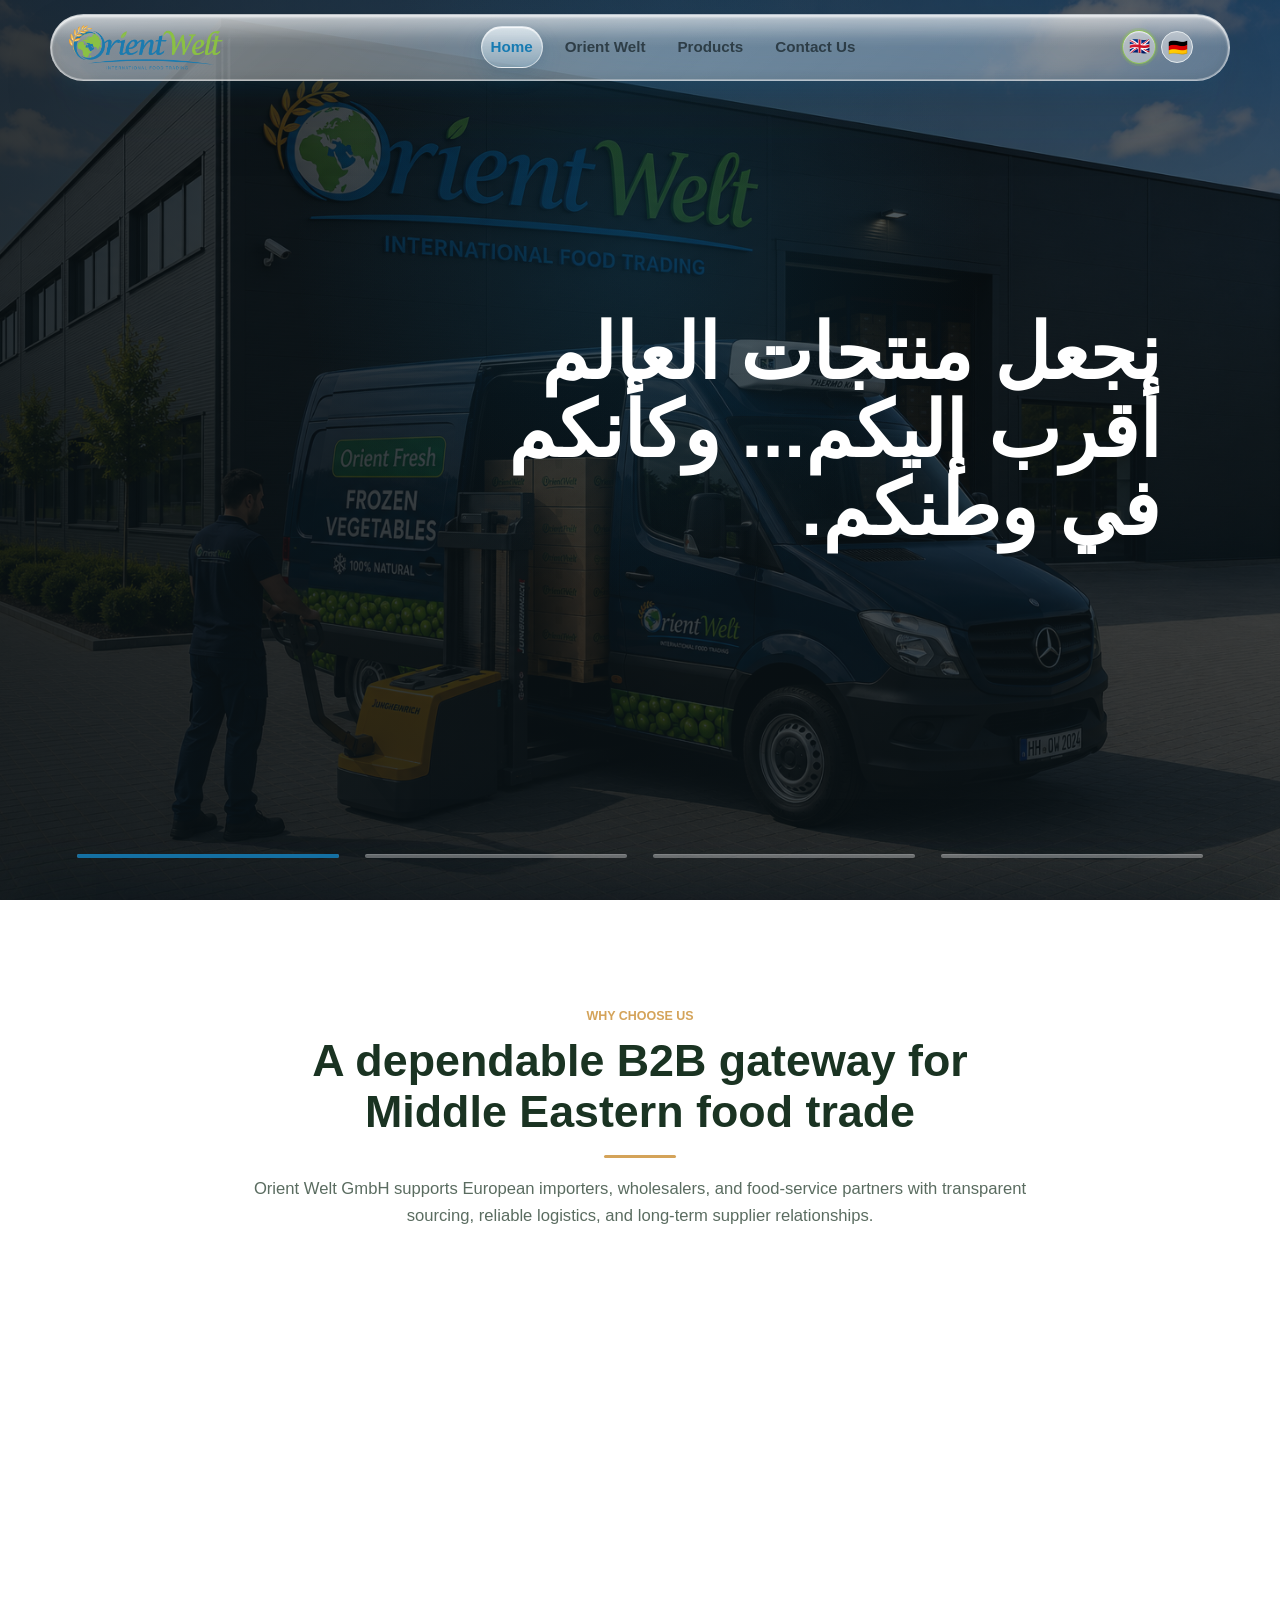
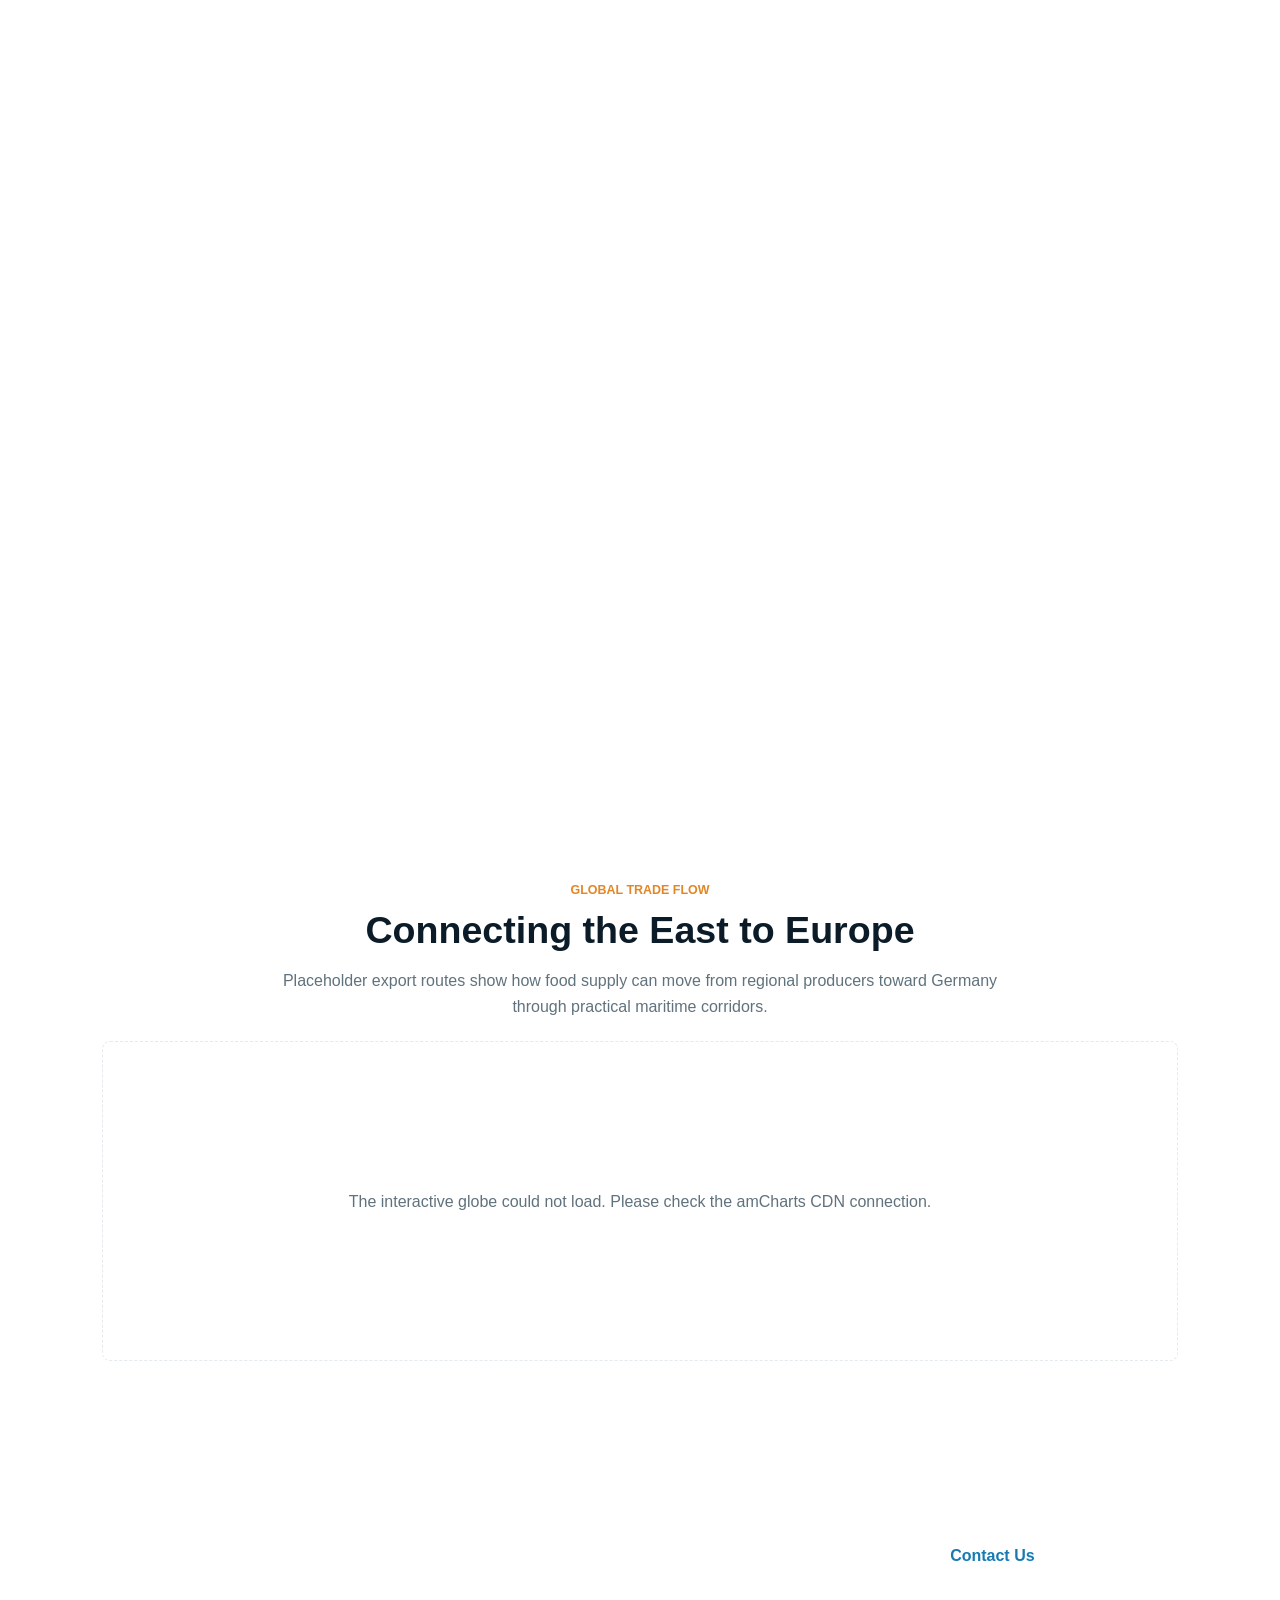
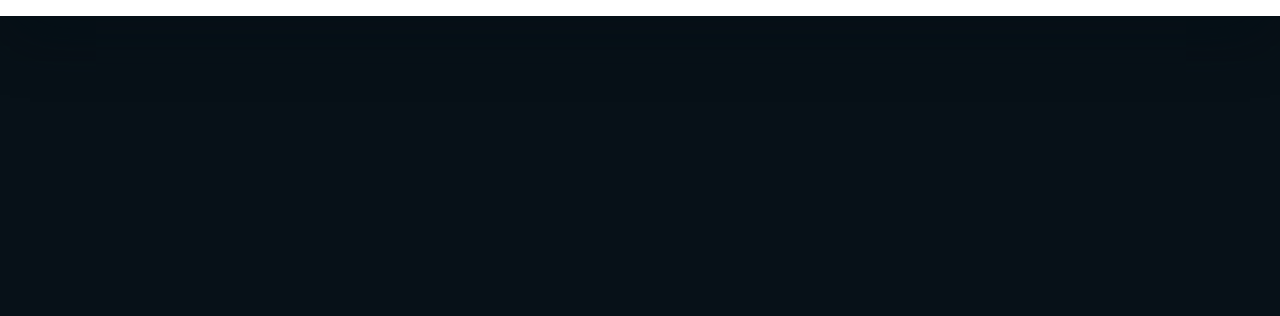
==== commit 34ecd34d: "contact page update" ====
--- a/index.html
+++ b/index.html
@@ -53,13 +53,9 @@
         <input class="hero-radio sr-only" type="radio" id="hero-slide-3" name="hero-slide" tabindex="-1">
         <input class="hero-radio sr-only" type="radio" id="hero-slide-4" name="hero-slide" tabindex="-1">
         <div class="hero-slider">
-          <article class="hero-slide" style="--hero-image: url('../assets/images/home-header.png')">
-            <div class="hero-slide-copy">
-              <span class="hero-eyebrow" data-i18n="home.hero1.eyebrow">Quality at Source</span>
-              <h1 data-i18n="home.hero1.title">Food quality, selected at source</h1>
-              <span class="hero-divider" aria-hidden="true"></span>
-              <p data-i18n="home.hero1.text">We work with trusted producers to bring carefully packed food products into European markets.</p>
-              <a class="hero-cta" href="products.html" data-i18n="home.hero1.cta">Explore Our Products</a>
+          <article class="hero-slide hero-slide-arabic" style="--hero-image: url('../assets/images/home-header.png')">
+            <div class="hero-slide-copy" dir="rtl">
+              <h1>نجعل منتجات العالم أقرب إليكم... وكأنكم في وطنكم.</h1>
             </div>
           </article>
           <article class="hero-slide" style="--hero-image: url('../assets/images/home-header-2.png')">
--- a/css/style.css
+++ b/css/style.css
@@ -231,6 +231,16 @@
   position: relative;
   min-height: inherit;
 }
+body[data-page="home"] .hero-carousel {
+  background: #050b10;
+}
+body[data-page="home"] .hero-slider {
+  transform: translate3d(0, var(--home-hero-y, 0), 0);
+  transform-origin: 50% 0;
+  opacity: var(--home-hero-opacity, 1);
+  filter: blur(var(--home-hero-blur, 0));
+  will-change: transform, opacity, filter;
+}
 .hero-slide {
   position: absolute;
   inset: 0;
@@ -265,6 +275,19 @@
   display: grid;
   justify-items: center;
   padding: calc(var(--header-offset) + 96px) 18px 150px;
+}
+.hero-slide-arabic {
+  place-items: center end;
+  text-align: right;
+}
+.hero-slide-arabic .hero-slide-copy {
+  justify-items: end;
+  width: min(760px, calc(100% - 36px));
+  margin-right: clamp(24px, 8vw, 128px);
+  margin-left: auto;
+}
+.hero-slide-arabic .hero-slide-copy p {
+  margin-left: auto;
 }
 .hero-eyebrow {
   margin-bottom: 12px;
@@ -432,6 +455,11 @@
   grid-template-columns: repeat(4, minmax(0, 1fr));
   gap: clamp(10px, 2vw, 28px);
 }
+body[data-page="home"] .hero-controls {
+  opacity: var(--home-hero-controls-opacity, 1);
+  transform: translateY(var(--home-hero-controls-y, 0));
+  will-change: opacity, transform;
+}
 .hero-controls label {
   display: block;
   padding: 8px 0;
@@ -543,6 +571,7 @@
   display: grid;
   grid-template-columns: repeat(3, minmax(0, 1fr));
   gap: 22px;
+  margin-top: clamp(36px, 6vw, 76px);
 }
 .why-card {
   display: grid;
@@ -930,7 +959,8 @@
   text-align: center;
 }
 .products-stage-heading {
-  max-width: 720px;
+  width: min(94vw, 860px);
+  max-width: 860px;
   margin: -30px auto clamp(8px, 1.6vh, 18px);
 }
 .products-stage-heading span {
@@ -944,8 +974,9 @@
 .products-stage-heading h2 {
   margin: 0;
   color: var(--color-white);
-  font-size: clamp(1.45rem, 2.6vw, 2.35rem);
+  font-size: clamp(.78rem, 4.2vw, 2.1rem);
   line-height: 1.05;
+  white-space: nowrap;
 }
 .products-stage-carousel {
   position: relative;
@@ -977,20 +1008,19 @@
 .products-coverflow .swiper-slide {
   width: clamp(230px, 26vw, 330px);
   height: clamp(365px, calc(58.5vh + 20px), 530px);
-  opacity: .44;
-  transform: scale(.82);
+  opacity: .22;
+  filter: saturate(.42) brightness(.58) blur(.5px);
   transition: transform .35s ease, opacity .35s ease, filter .35s ease;
 }
 .products-coverflow .swiper-slide-prev,
 .products-coverflow .swiper-slide-next {
-  opacity: .7;
-  filter: saturate(.82) brightness(.9);
+  opacity: .52;
+  filter: saturate(.68) brightness(.78) blur(.25px);
 }
 .products-coverflow .swiper-slide-active {
   z-index: 5;
   opacity: 1;
-  transform: scale(1.08);
-  filter: saturate(1.08) brightness(1.04);
+  filter: saturate(1.14) brightness(1.08) contrast(1.06);
 }
 .products-coverflow .swiper-slide-active .product-stage-image {
   transform: translateX(-50%) scale(1.22) translateY(8px);
@@ -1020,11 +1050,16 @@
   backdrop-filter: blur(10px) saturate(145%);
   -webkit-backdrop-filter: blur(10px) saturate(145%);
 }
+.products-coverflow .swiper-slide:not(.swiper-slide-active) .product-stage-card::before {
+  border-color: rgba(255,255,255,.12);
+  background: linear-gradient(180deg, rgba(255,255,255,.08), rgba(255,255,255,.02));
+  box-shadow: inset 0 1px 1px rgba(255,255,255,.14);
+}
 .products-coverflow .swiper-slide-active::before {
   border-color: rgba(255,255,255,.72);
   box-shadow:
-    0 0 34px rgba(136,195,69,.36),
-    0 16px 42px rgba(0,0,0,.28),
+    0 0 24px rgba(136,195,69,.24),
+    0 22px 54px rgba(0,0,0,.34),
     inset 0 1px 2px rgba(255,255,255,.86);
 }
 .product-stage-badge {
@@ -1043,6 +1078,10 @@
   backdrop-filter: blur(10px) saturate(160%);
   -webkit-backdrop-filter: blur(10px) saturate(160%);
 }
+.products-coverflow .swiper-slide:not(.swiper-slide-active) .product-stage-badge {
+  opacity: .46;
+  filter: saturate(.6) brightness(.82);
+}
 .product-stage-image {
   position: absolute;
   left: 50%;
@@ -1056,6 +1095,10 @@
   transition: transform .35s ease;
   transform: translateX(-50%) scale(1.14) translateY(8px);
 }
+.products-coverflow .swiper-slide:not(.swiper-slide-active) .product-stage-image {
+  opacity: .7;
+  filter: drop-shadow(0 14px 18px rgba(0,0,0,.2));
+}
 .product-stage-label {
   position: absolute;
   left: 50%;
@@ -1065,26 +1108,43 @@
   width: calc(100% - 56px);
   max-width: calc(100% - 56px);
   box-sizing: border-box;
-  padding: 9px 13px;
-  border: 1px solid rgba(255,255,255,.5);
-  border-radius: 20px;
-  background: transparent;
-  color: var(--color-white);
-  box-shadow: 0 10px 24px rgba(0,0,0,.18), inset 0 1px 1px rgba(255,255,255,.9);
-  backdrop-filter: blur(12px) saturate(180%);
-  -webkit-backdrop-filter: blur(12px) saturate(180%);
-  transition: transform .35s ease;
+  padding: 7px 11px;
+  border: 1px solid rgba(255,255,255,.18);
+  border-radius: 16px;
+  background: rgba(255,255,255,.06);
+  color: rgba(255,255,255,.65);
+  box-shadow: none;
+  opacity: .72;
+  backdrop-filter: blur(8px) saturate(135%);
+  -webkit-backdrop-filter: blur(8px) saturate(135%);
+  transition: opacity .35s ease, transform .35s ease, background .35s ease, border-color .35s ease;
   transform: translateX(-50%);
 }
 .product-stage-label h3 {
   margin: 0;
-  font-size: .99rem;
-  font-weight: 800;
+  font-size: .86rem;
+  font-weight: 500;
   line-height: 1.1;
   text-align: center;
   overflow-wrap: anywhere;
   text-transform: uppercase;
-  text-shadow: 0 0 .01px currentColor, 0 0 .01px currentColor;
+  text-shadow: none;
+  transition: font-size .35s ease, font-weight .35s ease, color .35s ease;
+}
+.products-coverflow .swiper-slide-active .product-stage-label {
+  padding: 11px 15px;
+  border: 2px solid rgba(255,255,255,.55);
+  border-radius: 20px;
+  background: rgba(70,130,180,.35);
+  color: #fff;
+  opacity: 1;
+  box-shadow: 0 12px 24px rgba(0,0,0,.16);
+  backdrop-filter: blur(10px) saturate(150%);
+  -webkit-backdrop-filter: blur(10px) saturate(150%);
+}
+.products-coverflow .swiper-slide-active .product-stage-label h3 {
+  font-size: 1.22rem;
+  font-weight: 700;
 }
 .product-stage-label p {
   margin: 2px 0 0;
@@ -1095,18 +1155,26 @@
 .product-stage-weight {
   position: absolute;
   top: 32px;
-  right: 22px;
+  left: 22px;
+  z-index: 3;
   display: grid;
   place-items: center;
-  width: 42px;
-  height: 42px;
+  min-width: 52px;
+  height: 34px;
+  padding: 0 12px;
   border: 1px solid rgba(255,255,255,.72);
-  border-radius: 50%;
-  background: rgba(229,169,59,.9);
+  border-radius: 999px;
+  background: rgba(136,195,69,.92);
   color: #071726;
   font-size: .78rem;
-  font-weight: 900;
-  box-shadow: 0 10px 24px rgba(0,0,0,.22);
+  font-weight: 1000;
+  box-shadow: 0 10px 24px rgba(0,0,0,.18), inset 0 1px 1px rgba(255,255,255,.95);
+  backdrop-filter: blur(10px) saturate(150%);
+  -webkit-backdrop-filter: blur(10px) saturate(150%);
+}
+.products-coverflow .swiper-slide:not(.swiper-slide-active) .product-stage-weight {
+  opacity: .58;
+  filter: saturate(.7) brightness(.85);
 }
 .products-stage-carousel .swiper-button-prev,
 .products-stage-carousel .swiper-button-next {
@@ -1129,19 +1197,22 @@
   position: static;
   display: flex;
   justify-content: center;
-  gap: 8px;
+  align-items: center;
+  gap: 6px;
   margin-top: -28px;
 }
 .products-stage-carousel .swiper-pagination-bullet {
-  width: 24px;
-  height: 4px;
+  width: 12px;
+  height: 12px;
   border-radius: 999px;
-  background: rgba(255,255,255,.38);
+  background: rgba(255,255,255,.72);
   opacity: 1;
+  transition: width .3s ease, background .3s ease, box-shadow .3s ease;
 }
 .products-stage-carousel .swiper-pagination-bullet-active {
-  background: var(--color-green);
-  box-shadow: 0 0 14px rgba(136,195,69,.75);
+  width: 30px;
+  background: linear-gradient(90deg, var(--color-green), var(--color-blue));
+  box-shadow: 0 0 14px rgba(136,195,69,.55);
 }
 .products-stage-link {
   display: inline-flex;
@@ -1182,7 +1253,7 @@
   padding: 7px 10px;
   text-align: left;
 }
-.products-feature-bar span {
+.products-feature-bar article > span {
   display: grid;
   flex: 0 0 36px;
   place-items: center;
@@ -1193,12 +1264,12 @@
   color: var(--color-green);
   font-weight: 900;
 }
-.products-feature-bar span img {
+.products-feature-bar article > span img {
   width: 20px;
   height: 20px;
   object-fit: contain;
 }
-.products-feature-bar article:nth-child(3) span {
+.products-feature-bar article:nth-child(3) > span {
   font-size: 1.35rem;
   line-height: 1;
 }
@@ -1213,6 +1284,54 @@
   color: rgba(255,255,255,.72);
   font-size: .84rem;
   line-height: 1.25;
+}
+.products-feature-bar h3,
+.products-feature-bar p {
+  overflow: hidden;
+}
+.products-feature-bar h3 > span,
+.products-feature-bar p > span {
+  display: block;
+  transform: translateY(115%);
+}
+.products-feature-bar.is-revealing h3 > span,
+.products-feature-bar.is-revealing p > span {
+  animation: productsFeatureTextReveal .74s cubic-bezier(.19, 1, .22, 1) forwards;
+}
+.products-feature-bar.is-revealing p > span {
+  animation-delay: .12s;
+}
+.products-feature-bar article:nth-child(2) h3 > span,
+.products-feature-bar article:nth-child(2) p > span {
+  animation-delay: .08s;
+}
+.products-feature-bar article:nth-child(3) h3 > span,
+.products-feature-bar article:nth-child(3) p > span {
+  animation-delay: .16s;
+}
+.products-feature-bar article:nth-child(4) h3 > span,
+.products-feature-bar article:nth-child(4) p > span {
+  animation-delay: .24s;
+}
+.products-feature-bar.is-revealing article:nth-child(2) p > span {
+  animation-delay: .2s;
+}
+.products-feature-bar.is-revealing article:nth-child(3) p > span {
+  animation-delay: .28s;
+}
+.products-feature-bar.is-revealing article:nth-child(4) p > span {
+  animation-delay: .36s;
+}
+@keyframes productsFeatureTextReveal {
+  from { transform: translateY(115%); }
+  to { transform: translateY(0); }
+}
+@media (prefers-reduced-motion: reduce) {
+  .products-feature-bar h3 > span,
+  .products-feature-bar p > span {
+    transform: none;
+    animation: none;
+  }
 }
 .product-stage-modal[hidden] {
   display: none;
@@ -1371,8 +1490,26 @@
   transform-origin: 80% 20%;
   transition: clip-path .5s ease-in-out, transform .5s cubic-bezier(.4, 0, .2, 1), background .5s ease;
 }
+.product-card::after {
+  content: "";
+  position: absolute;
+  top: 8px;
+  right: 10px;
+  z-index: 1;
+  width: 128px;
+  height: 128px;
+  border-radius: 50%;
+  background: url("../assets/images/halal.png") center / contain no-repeat;
+  opacity: .07;
+  pointer-events: none;
+  transition: width .5s cubic-bezier(.4, 0, .2, 1), height .5s cubic-bezier(.4, 0, .2, 1), top .5s cubic-bezier(.4, 0, .2, 1), right .5s cubic-bezier(.4, 0, .2, 1), opacity .5s ease;
+}
 .product-peas-carrots::before {
   clip-path: circle(170px at 82% 18%);
+}
+.product-peas-carrots::after {
+  width: 138px;
+  height: 138px;
 }
 .product-card:hover {
   transform: translateY(-6px);
@@ -1383,8 +1520,41 @@
   clip-path: circle(300px at 80% -20%);
   transform: none;
 }
+.product-card:hover::after {
+  top: 4px;
+  right: 8px;
+  width: 178px;
+  height: 178px;
+  opacity: .09;
+}
+.product-card-weight {
+  position: absolute;
+  top: 18px;
+  left: 18px;
+  z-index: 14;
+  display: inline-flex;
+  align-items: center;
+  justify-content: center;
+  min-width: 58px;
+  height: 34px;
+  padding: 0 12px;
+  border: 1px solid rgba(255,255,255,.78);
+  border-radius: 999px;
+  background: rgba(136,195,69,.92);
+  color: #071726;
+  font-size: .82rem;
+  font-weight: 1000;
+  box-shadow: 0 10px 22px rgba(23, 123, 178, .16), inset 0 1px 1px rgba(255,255,255,.95);
+  backdrop-filter: blur(10px) saturate(145%);
+  -webkit-backdrop-filter: blur(10px) saturate(145%);
+  pointer-events: none;
+}
 .product-peas-carrots:hover::before {
   clip-path: circle(320px at 80% -20%);
+}
+.product-peas-carrots:hover::after {
+  width: 188px;
+  height: 188px;
 }
 .card-img {
   position: absolute;
@@ -1401,6 +1571,9 @@
   transform: translateY(-50%);
   transition: top .5s cubic-bezier(.4, 0, .2, 1), transform .5s cubic-bezier(.4, 0, .2, 1);
 }
+.product-category-vegetables .card-img {
+  height: 300px;
+}
 .product-card:hover .card-img {
   top: calc(4% - 20px);
   transform: translateY(0);
@@ -1412,6 +1585,9 @@
   transform: scale(1) translateY(0);
   filter: drop-shadow(0 8px 12px rgba(0, 0, 0, .1));
   transition: transform .5s cubic-bezier(.4, 0, .2, 1), filter .5s cubic-bezier(.4, 0, .2, 1);
+}
+.product-category-vegetables .card-img img {
+  width: min(calc(103% + 24px), 306px);
 }
 .product-card:hover .card-img img {
   transform: scale(1.08) translateY(-10px);
@@ -1471,25 +1647,10 @@
   transition: color .5s;
 }
 .bg-title {
-  position: absolute;
-  left: 50%;
-  top: -190%;
-  z-index: 1;
-  width: max-content;
-  max-width: 150%;
-  margin: 0;
-  color: rgba(23, 123, 178, .055);
-  font-size: clamp(4rem, 7vw, 8rem);
-  font-style: italic;
-  font-weight: 900;
-  line-height: 1;
-  transform: translateX(-50%);
-  transition: transform .6s, color .6s;
-  pointer-events: none;
+  display: none;
 }
 .product-card:hover .bg-title {
-  color: rgba(255, 255, 255, .12);
-  transform: translate(-50%, 62%);
+  display: none;
 }
 .btn-action {
   position: relative;
@@ -1733,6 +1894,239 @@
   max-width: 1120px;
   margin: 0 auto;
 }
+.contact-hero {
+  min-height: 50vh;
+  align-items: end;
+  padding-bottom: clamp(42px, 7vh, 72px);
+}
+.contact-hero::before {
+  background-image:
+    radial-gradient(circle at 18% 28%, rgba(136,195,69,.34), transparent 34%),
+    linear-gradient(90deg, rgba(0,0,0,.68), rgba(0,0,0,.18)),
+    var(--hero-image);
+}
+.contact-hero > div {
+  max-width: 760px;
+}
+.contact-hero span,
+.contact-command-heading span {
+  display: inline-block;
+  margin-bottom: 8px;
+  color: var(--color-green);
+  font-size: .78rem;
+  font-weight: 900;
+  letter-spacing: .08em;
+  text-transform: uppercase;
+}
+.contact-command {
+  position: relative;
+  overflow: hidden;
+  padding: clamp(58px, 8vw, 104px) clamp(18px, 5vw, 72px);
+  isolation: isolate;
+  background:
+    radial-gradient(circle at 9% 18%, rgba(136,195,69,.16), transparent 34%),
+    radial-gradient(circle at 92% 24%, rgba(23,123,178,.18), transparent 36%),
+    var(--color-white);
+}
+.contact-command::before {
+  content: "";
+  position: absolute;
+  inset: auto 8% -86px;
+  z-index: -1;
+  height: 180px;
+  border-radius: 50%;
+  background: radial-gradient(ellipse at center, rgba(23,123,178,.18), rgba(136,195,69,.12) 48%, transparent 72%);
+  filter: blur(18px);
+}
+.contact-command-heading {
+  max-width: 780px;
+  margin: 0 auto clamp(28px, 4vw, 46px);
+  text-align: center;
+}
+.contact-command-heading h2 {
+  margin: 0;
+  color: #20323b;
+  font-size: clamp(2rem, 4.3vw, 4rem);
+  font-weight: 900;
+  line-height: .98;
+}
+.contact-signal-grid {
+  display: grid;
+  grid-template-columns: repeat(3, minmax(0, 1fr));
+  gap: clamp(16px, 2.4vw, 28px);
+  max-width: 1120px;
+  margin: 0 auto;
+}
+.contact-signal {
+  position: relative;
+  display: grid;
+  min-height: 190px;
+  padding: 24px;
+  overflow: hidden;
+  border: 1px solid rgba(255,255,255,.68);
+  border-top-color: rgba(255,255,255,.94);
+  border-radius: 28px;
+  background:
+    linear-gradient(135deg, rgba(255,255,255,.76), rgba(255,255,255,.34)),
+    radial-gradient(circle at 15% 18%, rgba(136,195,69,.18), transparent 48%),
+    radial-gradient(circle at 90% 85%, rgba(23,123,178,.2), transparent 52%);
+  color: #20323b;
+  box-shadow: 0 24px 58px rgba(28,41,48,.12), inset 0 1px 2px rgba(255,255,255,.86);
+  text-decoration: none;
+  backdrop-filter: blur(14px) saturate(160%);
+  -webkit-backdrop-filter: blur(14px) saturate(160%);
+  transition: transform .35s ease, box-shadow .35s ease, border-color .35s ease;
+}
+.contact-signal::before {
+  content: "";
+  position: absolute;
+  inset: 1px 1px auto;
+  height: 48%;
+  background: linear-gradient(180deg, rgba(255,255,255,.56), rgba(255,255,255,0));
+  pointer-events: none;
+}
+.contact-signal:hover {
+  transform: translateY(-7px);
+  border-color: rgba(255,255,255,.92);
+  box-shadow: 0 30px 70px rgba(23,123,178,.18), inset 0 1px 2px rgba(255,255,255,.9);
+}
+.contact-signal-icon {
+  display: grid;
+  place-items: center;
+  width: 48px;
+  height: 48px;
+  margin-bottom: auto;
+  border: 1px solid rgba(255,255,255,.8);
+  border-radius: 50%;
+  background: linear-gradient(135deg, rgba(136,195,69,.92), rgba(23,123,178,.72));
+  color: var(--color-white);
+  font-size: 1.25rem;
+  font-weight: 900;
+  box-shadow: 0 14px 28px rgba(23,123,178,.18);
+}
+.contact-signal > span:not(.contact-signal-icon) {
+  margin-top: 42px;
+  color: var(--color-muted);
+  font-size: .78rem;
+  font-weight: 900;
+  letter-spacing: .06em;
+  text-transform: uppercase;
+}
+.contact-signal strong {
+  margin-top: 8px;
+  color: #20323b;
+  font-size: clamp(1.15rem, 1.8vw, 1.45rem);
+  line-height: 1.14;
+  overflow-wrap: anywhere;
+}
+.contact-team-showcase {
+  padding-top: clamp(54px, 7vw, 92px);
+}
+.contact-team-grid {
+  display: grid;
+  grid-template-columns: repeat(2, minmax(0, 1fr));
+  gap: clamp(22px, 4vw, 44px);
+  max-width: 1060px;
+  margin: 0 auto;
+}
+.contact-team-card {
+  position: relative;
+  display: grid;
+  grid-template-columns: minmax(140px, .78fr) minmax(0, 1fr);
+  align-items: center;
+  gap: clamp(18px, 3vw, 34px);
+  min-height: 330px;
+  padding: clamp(20px, 3vw, 32px);
+  overflow: hidden;
+  border: 1px solid rgba(255,255,255,.68);
+  border-top-color: rgba(255,255,255,.92);
+  border-radius: 34px;
+  background:
+    linear-gradient(135deg, rgba(255,255,255,.78), rgba(255,255,255,.32)),
+    radial-gradient(circle at 18% 20%, rgba(136,195,69,.2), transparent 42%),
+    radial-gradient(circle at 92% 84%, rgba(23,123,178,.18), transparent 48%);
+  box-shadow: 0 26px 64px rgba(28,41,48,.13), inset 0 1px 2px rgba(255,255,255,.85);
+  backdrop-filter: blur(14px) saturate(160%);
+  -webkit-backdrop-filter: blur(14px) saturate(160%);
+}
+.contact-team-card::before {
+  content: "";
+  position: absolute;
+  inset: 1px 1px auto;
+  height: 45%;
+  background: linear-gradient(180deg, rgba(255,255,255,.58), rgba(255,255,255,0));
+  pointer-events: none;
+}
+.contact-team-photo {
+  position: relative;
+  z-index: 1;
+  display: grid;
+  place-items: center;
+  aspect-ratio: 1;
+  border: 2px solid rgba(23,123,178,.42);
+  border-radius: 50%;
+  background:
+    linear-gradient(var(--color-white), var(--color-white)) padding-box,
+    linear-gradient(135deg, var(--color-blue), var(--color-green)) border-box;
+  box-shadow: 0 18px 42px rgba(23,123,178,.18);
+}
+.contact-team-photo img {
+  width: 88%;
+  height: 88%;
+  border-radius: 50%;
+  object-fit: cover;
+}
+.contact-team-copy {
+  position: relative;
+  z-index: 1;
+  min-width: 0;
+}
+.contact-team-copy h3 {
+  margin: 0 0 8px;
+  color: #20323b;
+  font-size: clamp(1.55rem, 2.5vw, 2.35rem);
+  font-weight: 900;
+  line-height: 1.02;
+}
+.contact-team-actions {
+  display: grid;
+  gap: 10px;
+  margin-top: 24px;
+}
+.contact-team-actions a {
+  display: flex;
+  align-items: center;
+  gap: 10px;
+  min-width: 0;
+  padding: 10px 12px;
+  border: 1px solid rgba(255,255,255,.66);
+  border-radius: 999px;
+  background: rgba(255,255,255,.5);
+  color: #20323b;
+  text-decoration: none;
+  box-shadow: inset 0 1px 1px rgba(255,255,255,.82);
+  transition: transform .25s ease, background .25s ease, box-shadow .25s ease;
+}
+.contact-team-actions a:hover {
+  transform: translateY(-2px);
+  background: rgba(255,255,255,.76);
+  box-shadow: 0 12px 24px rgba(23,123,178,.12), inset 0 1px 1px rgba(255,255,255,.9);
+}
+.contact-team-actions span {
+  display: grid;
+  flex: 0 0 auto;
+  place-items: center;
+  width: 30px;
+  height: 30px;
+  border-radius: 50%;
+  background: rgba(136,195,69,.9);
+  color: #071726;
+  font-weight: 900;
+}
+.contact-team-actions strong {
+  min-width: 0;
+  overflow-wrap: anywhere;
+}
 .contact-form div { margin-bottom: 16px; }
 label { display: block; margin-bottom: 6px; font-weight: 800; }
 input, textarea {
@@ -1748,6 +2142,19 @@
 .contact-details strong { color: var(--color-ink); }
 .map-section { padding: 0 clamp(18px, 5vw, 72px) 72px; }
 .map-section iframe { width: 100%; height: 360px; border: 0; border-radius: var(--radius); }
+.contact-map-section {
+  padding: 0 clamp(18px, 5vw, 72px) clamp(64px, 8vw, 110px);
+  background: var(--color-white);
+}
+.contact-map-section iframe {
+  display: block;
+  max-width: 1120px;
+  height: clamp(320px, 42vw, 460px);
+  margin: 0 auto;
+  border: 1px solid rgba(255,255,255,.74);
+  border-radius: 30px;
+  box-shadow: 0 26px 64px rgba(28,41,48,.14);
+}
 
 .site-footer {
   position: fixed;
@@ -1764,8 +2171,11 @@
   isolation: isolate;
   color: #333333;
   background:
-    linear-gradient(180deg, rgba(255,255,255,.52), rgba(255,255,255,.16)),
-    linear-gradient(105deg, rgba(136,195,69,.42) 0%, rgba(103,174,96,.36) 32%, rgba(76,156,129,.34) 52%, rgba(48,140,160,.36) 72%, rgba(23,123,178,.42) 100%);
+    linear-gradient(180deg, rgba(255,255,255,.58), rgba(255,255,255,.18)),
+    radial-gradient(ellipse 90% 130% at 8% 45%, rgba(136,195,69,.48) 0%, rgba(136,195,69,.28) 36%, transparent 72%),
+    radial-gradient(ellipse 95% 140% at 96% 42%, rgba(23,123,178,.46) 0%, rgba(23,123,178,.27) 38%, transparent 74%),
+    radial-gradient(ellipse 72% 110% at 50% 50%, rgba(71,174,129,.24) 0%, rgba(71,174,129,.12) 42%, transparent 76%),
+    rgba(245,250,252,.28);
   border: 1px solid rgba(255,255,255,.48);
   border-top: 1.5px solid rgba(255,255,255,.86);
   border-radius: 0;
@@ -2061,6 +2471,13 @@
   .products-feature-bar {
     grid-template-columns: repeat(2, minmax(0, 1fr));
   }
+  .contact-signal-grid,
+  .contact-team-grid {
+    grid-template-columns: 1fr;
+  }
+  .contact-team-card {
+    min-height: 0;
+  }
 }
 
 @media (min-width: 768px) and (max-width: 1023.98px) {
@@ -2132,11 +2549,37 @@
     width: min(190px, 58vw);
     margin: -148px auto 0;
   }
+  .contact-command {
+    padding-inline: 16px;
+  }
+  .contact-team-showcase {
+    padding-inline: 16px;
+  }
+  .contact-team-card {
+    grid-template-columns: 1fr;
+    text-align: center;
+  }
+  .contact-team-photo {
+    width: min(220px, 64vw);
+    margin: 0 auto;
+  }
+  .contact-team-actions a {
+    justify-content: center;
+  }
 }
 
 @media (max-width: 620px) {
   .hero-carousel, .hero-slider, .hero-slide, .page-hero { min-height: 100vh; }
+  .contact-hero { min-height: 50vh; }
   .hero-slide-copy, .page-hero > div { margin: 0 auto; }
+  .hero-slide-arabic {
+    place-items: center;
+  }
+  .hero-slide-arabic .hero-slide-copy {
+    justify-items: center;
+    margin: 0 auto;
+    text-align: center;
+  }
   .hero-slide-copy { padding: calc(var(--header-offset) + 108px) 18px 160px; }
   .hero-controls {
     grid-template-columns: repeat(2, minmax(0, 1fr));
@@ -2200,11 +2643,11 @@
   pointer-events: none;
   background:
     radial-gradient(circle 520px at 10% 16%, rgba(14, 130, 206, 0.92) 0%, transparent 68%),
-    radial-gradient(circle 500px at 90% 14%, rgba(245, 166, 35, 0.85) 0%, transparent 62%),
+    radial-gradient(circle 500px at 90% 14%, rgba(23, 123, 178, 0.82) 0%, transparent 62%),
     radial-gradient(circle 560px at 48% 46%, rgba(46, 204, 113, 0.78) 0%, transparent 65%),
-    radial-gradient(circle 540px at 14% 78%, rgba(255, 122, 0, 0.82) 0%, transparent 64%),
+    radial-gradient(circle 540px at 14% 78%, rgba(136, 195, 69, 0.72) 0%, transparent 64%),
     radial-gradient(circle 560px at 88% 82%, rgba(14, 130, 206, 0.88) 0%, transparent 66%),
-    radial-gradient(circle 460px at 50% 96%, rgba(245, 166, 35, 0.75) 0%, transparent 64%),
+    radial-gradient(circle 460px at 50% 96%, rgba(46, 204, 113, 0.66) 0%, transparent 64%),
     linear-gradient(180deg, #071118 0%, #0c1b26 40%, #060e14 100%);
   filter: blur(50px);
   transform: translateZ(0);
@@ -2215,10 +2658,7 @@
 }
 
 body[data-page="home"] .content-parallax-panel {
-  background: rgba(255, 255, 255, 0.55);
-  backdrop-filter: blur(36px) saturate(220%);
-  -webkit-backdrop-filter: blur(36px) saturate(220%);
-  border-top: 1.5px solid rgba(255, 255, 255, 0.85);
+  background: var(--color-white);
   box-shadow:
     0 -28px 56px -10px rgba(7, 17, 24, 0.5),
     0 28px 56px -10px rgba(7, 17, 24, 0.4),
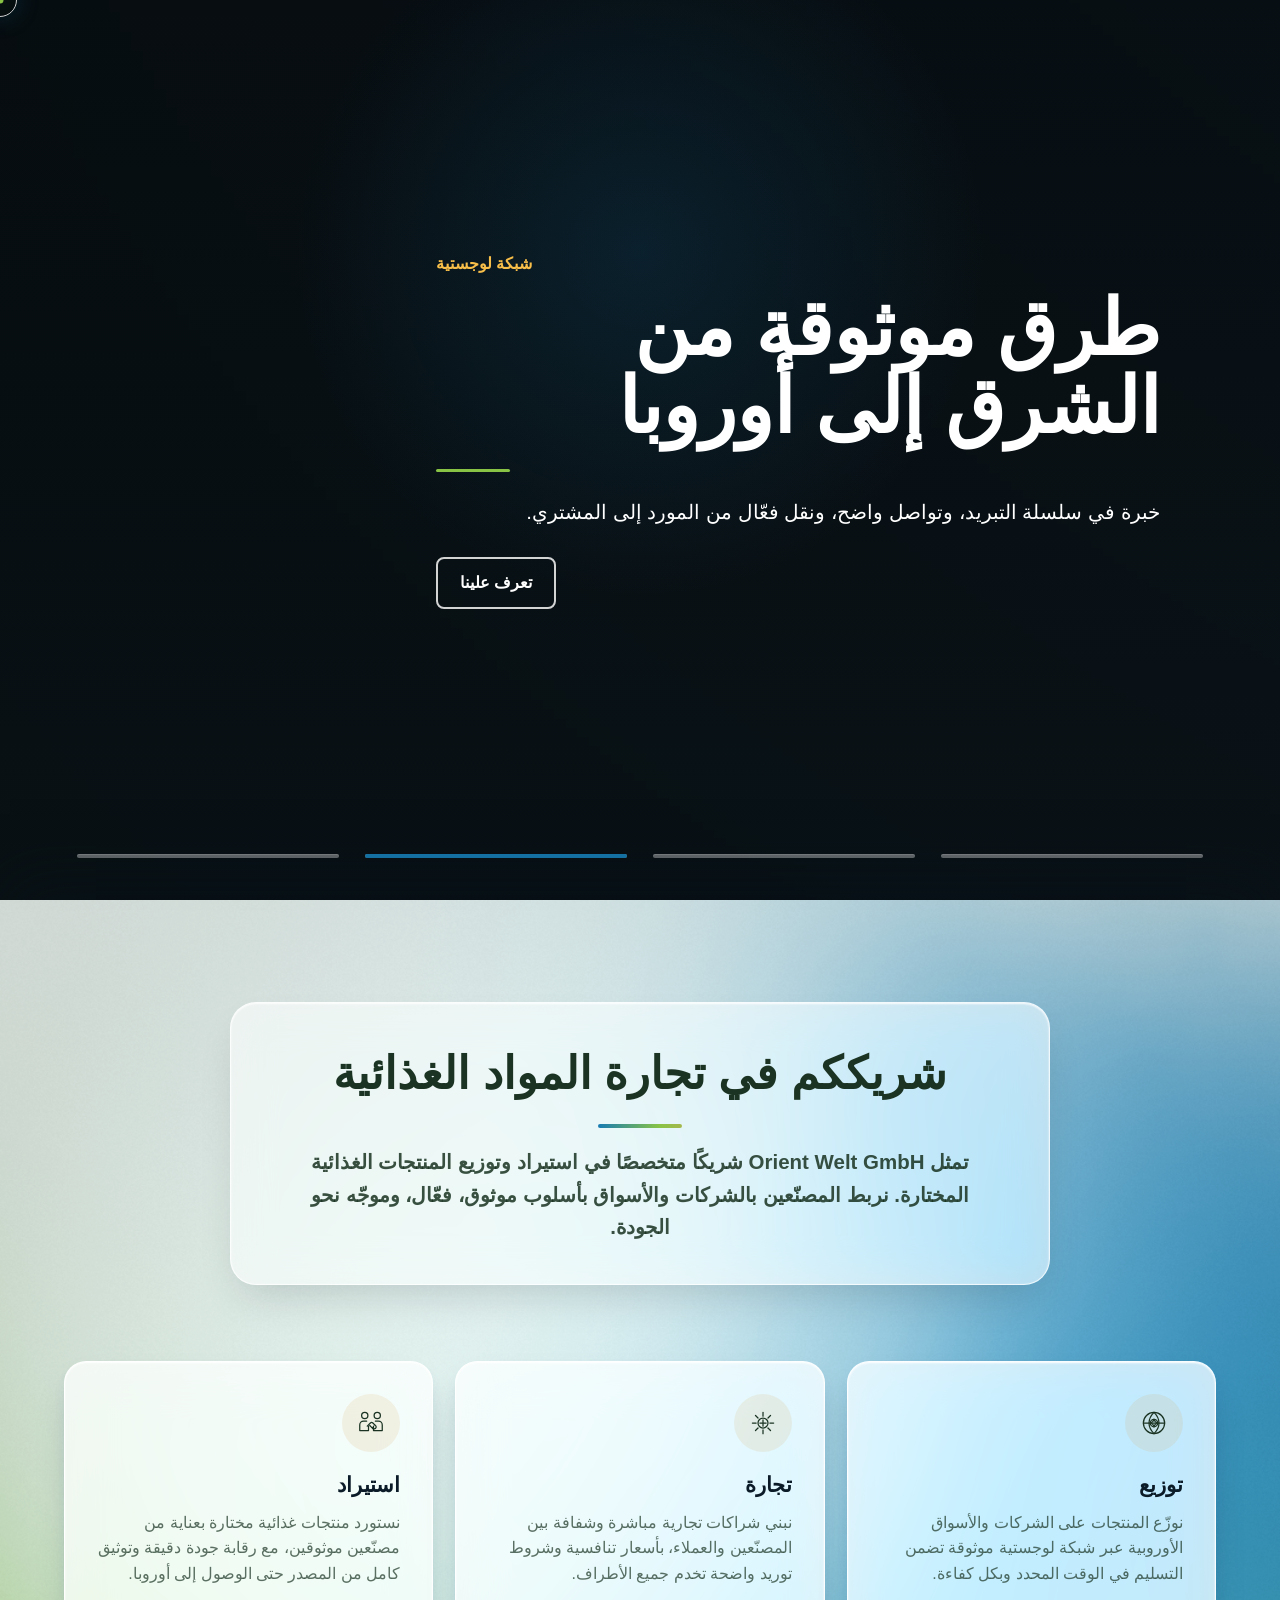
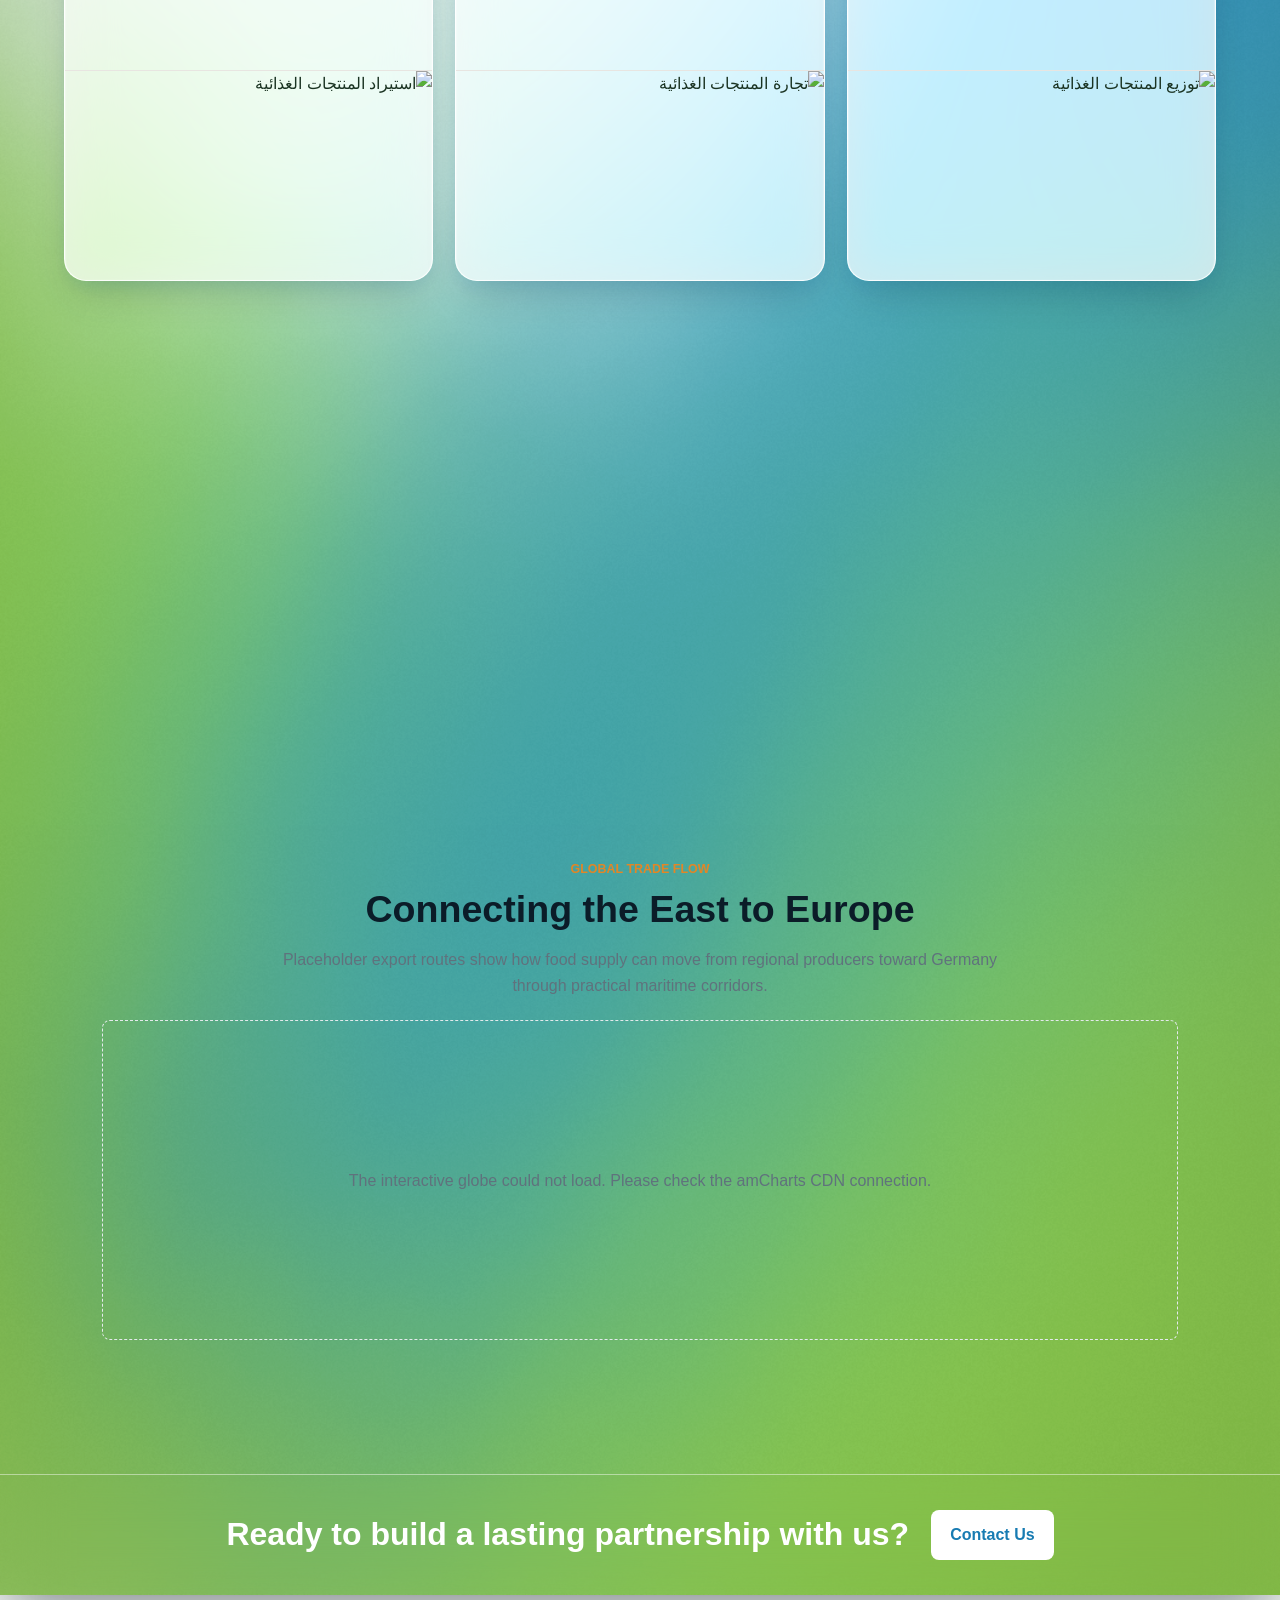
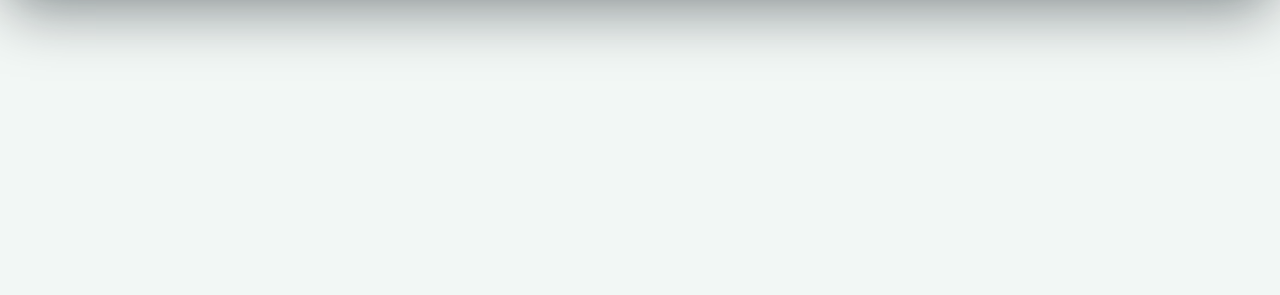
==== commit 476a0094: "translating content" ====
--- a/index.html
+++ b/index.html
@@ -16,7 +16,7 @@
   </head>
   <body data-page="home">
     <a class="skip-link" href="#main" data-i18n="a11y.skip">Skip to content</a>
-    <header class="site-header">
+    <header class="site-header is-chrome-hidden">
       <a class="brand" href="index.html" aria-label="Orient Welt home">
         <img src="assets/images/logo-orient-welt.png" alt="Orient Welt logo">
       </a>
@@ -39,7 +39,7 @@
     <aside class="floating-social" aria-label="Floating contact and social links">
       <ul>
         <li><a href="tel:+4940000000" aria-label="Phone"><img src="assets/images/icons/socials/whatsapp-2.png" alt=""></a></li>
-        <li><a href="mailto:info@orientwelt.example" aria-label="Email"><img src="assets/images/icons/socials/email.png" alt=""></a></li>
+        <li><a href="mailto:info@orientwelt.com" aria-label="Email"><img src="assets/images/icons/socials/email.png" alt=""></a></li>
         <li><a href="#" aria-label="TikTok"><img src="assets/images/icons/socials/tik-tok.png" alt=""></a></li>
         <li><a href="#" aria-label="Instagram"><img src="assets/images/icons/socials/instagram.png" alt=""></a></li>
         <li><a href="#" aria-label="Facebook"><img src="assets/images/icons/socials/facebook.png" alt=""></a></li>
@@ -53,36 +53,36 @@
         <input class="hero-radio sr-only" type="radio" id="hero-slide-3" name="hero-slide" tabindex="-1">
         <input class="hero-radio sr-only" type="radio" id="hero-slide-4" name="hero-slide" tabindex="-1">
         <div class="hero-slider">
-          <article class="hero-slide hero-slide-arabic" style="--hero-image: url('../assets/images/home-header.png')">
+          <article class="hero-slide hero-slide-arabic" style="--hero-image: url('assets/images/home-header.png')">
             <div class="hero-slide-copy" dir="rtl">
-              <h1>نجعل منتجات العالم أقرب إليكم... وكأنكم في وطنكم.</h1>
-            </div>
-          </article>
-          <article class="hero-slide" style="--hero-image: url('../assets/images/home-header-2.png')">
-            <div class="hero-slide-copy">
-              <span class="hero-eyebrow" data-i18n="home.hero2.eyebrow">Logistics Network</span>
-              <h2 data-i18n="home.hero2.title">Reliable routes from the East to Europe</h2>
+              <h1>نجعل منتجات العالم أقرب إليكم وكأنكم في وطنكم</h1>
+            </div>
+          </article>
+          <article class="hero-slide hero-slide-arabic" style="--hero-image: url('assets/images/home-header-2.png')">
+            <div class="hero-slide-copy" dir="rtl" lang="ar">
+              <span class="hero-eyebrow">شبكة لوجستية</span>
+              <h2>طرق موثوقة من الشرق إلى أوروبا</h2>
               <span class="hero-divider" aria-hidden="true"></span>
-              <p data-i18n="home.hero2.text">Cold-chain awareness, clear communication, and efficient movement from supplier to buyer.</p>
-              <a class="hero-cta" href="about.html" data-i18n="home.hero2.cta">Learn About Us</a>
-            </div>
-          </article>
-          <article class="hero-slide" style="--hero-image: url('../assets/images/home-header-3.png')">
-            <div class="hero-slide-copy">
-              <span class="hero-eyebrow" data-i18n="home.hero3.eyebrow">Partnership First</span>
-              <h2 data-i18n="home.hero3.title">Built for long-term trading partnerships</h2>
+              <p>خبرة في سلسلة التبريد، وتواصل واضح، ونقل فعّال من المورد إلى المشتري.</p>
+              <a class="hero-cta" href="about.html">تعرف علينا</a>
+            </div>
+          </article>
+          <article class="hero-slide hero-slide-arabic" style="--hero-image: url('assets/images/home-header-3.png')">
+            <div class="hero-slide-copy" dir="rtl" lang="ar">
+              <span class="hero-eyebrow">الشراكة أولاً</span>
+              <h2>بُنينا من أجل شراكات تجارية طويلة الأمد</h2>
               <span class="hero-divider" aria-hidden="true"></span>
-              <p data-i18n="home.hero3.text">We value practical service, steady supply, and relationships based on trust.</p>
-              <a class="hero-cta" href="contact.html" data-i18n="home.hero3.cta">Get in Touch</a>
-            </div>
-          </article>
-          <article class="hero-slide" style="--hero-image: url('../assets/images/home-header-4.png')">
-            <div class="hero-slide-copy">
-              <span class="hero-eyebrow" data-i18n="home.hero4.eyebrow">Focused Variety</span>
-              <h2 data-i18n="home.hero4.title">A focused range for everyday food service needs</h2>
+              <p>نُقدّر الخدمة العملية، والتوريد المستقر، والعلاقات القائمة على الثقة.</p>
+              <a class="hero-cta" href="contact.html">تواصل معنا</a>
+            </div>
+          </article>
+          <article class="hero-slide hero-slide-arabic" style="--hero-image: url('assets/images/home-header-4.png')">
+            <div class="hero-slide-copy" dir="rtl" lang="ar">
+              <span class="hero-eyebrow">تشكيلة مركزة</span>
+              <h2>مجموعة مختارة لاحتياجات قطاع المواد الغذائية اليومية</h2>
               <span class="hero-divider" aria-hidden="true"></span>
-              <p data-i18n="home.hero4.text">Cheese, dairy, meat, and vegetable products selected for professional buyers.</p>
-              <a class="hero-cta" href="products.html" data-i18n="home.hero4.cta">View Product Range</a>
+              <p>منتجات الأجبان، الألبان، اللحوم، والخضروات المختارة للمشترين المحترفين.</p>
+              <a class="hero-cta" href="products.html">تصفح منتجاتنا</a>
             </div>
           </article>
         </div>
@@ -95,79 +95,73 @@
       </section>
 
       <div class="content-parallax-panel">
+        <canvas class="home-shader-bg" aria-hidden="true"></canvas>
         <section class="why-choose" aria-labelledby="why-choose-title">
           <div class="why-choose-inner">
-            <div class="why-heading">
-              <span>Why Choose Us</span>
-              <h2 id="why-choose-title">A dependable B2B gateway for Middle Eastern food trade</h2>
-              <p>Orient Welt GmbH supports European importers, wholesalers, and food-service partners with transparent sourcing, reliable logistics, and long-term supplier relationships.</p>
+            <div class="why-heading" dir="rtl" lang="ar">
+              <h2 id="why-choose-title">شريككم في تجارة المواد الغذائية</h2>
+              <p>تمثل Orient Welt GmbH شريكًا متخصصًا في استيراد وتوزيع المنتجات الغذائية المختارة. نربط المصنّعين بالشركات والأسواق بأسلوب موثوق، فعّال، وموجّه نحو الجودة.</p>
             </div>
 
             <div class="why-card-grid">
-              <article class="why-card">
+              <article class="why-card" dir="rtl" lang="ar">
                 <div class="why-card-content">
                   <span class="why-icon" aria-hidden="true">
                     <svg viewBox="0 0 48 48" role="img" focusable="false"><path d="M17 21h-5a6 6 0 0 0-6 6v9h14v-7"/><path d="M31 21h5a6 6 0 0 1 6 6v9H28v-7"/><circle cx="14" cy="12" r="5"/><circle cx="34" cy="12" r="5"/><path d="m18 29 5-5a3 3 0 0 1 4 0l3 3"/><path d="m30 27 2 2a3 3 0 0 1-4 4l-2-2"/><path d="m22 28 5 5"/></svg>
                   </span>
-                  <h3>Direct Factory Sourcing</h3>
-                  <p>Connecting European businesses directly with verified Middle Eastern food manufacturers for maximum transparency and efficiency.</p>
+                  <h3>استيراد</h3>
+                  <p>نستورد منتجات غذائية مختارة بعناية من مصنّعين موثوقين، مع رقابة جودة دقيقة وتوثيق كامل من المصدر حتى الوصول إلى أوروبا.</p>
                 </div>
-                <img src="https://images.unsplash.com/photo-1521791136064-7986c2920216?auto=format&amp;fit=crop&amp;w=900&amp;q=80" alt="Business partners shaking hands" loading="lazy">
+                <img src="https://images.unsplash.com/photo-1521791136064-7986c2920216?auto=format&amp;fit=crop&amp;w=900&amp;q=80" alt="استيراد المنتجات الغذائية" loading="lazy">
               </article>
 
-              <article class="why-card">
+              <article class="why-card" dir="rtl" lang="ar">
                 <div class="why-card-content">
                   <span class="why-icon" aria-hidden="true">
                     <svg viewBox="0 0 48 48" role="img" focusable="false"><path d="M24 7v6"/><path d="M24 35v6"/><path d="m36 12-4 4"/><path d="m16 32-4 4"/><path d="M41 24h-6"/><path d="M13 24H7"/><path d="m36 36-4-4"/><path d="m16 16-4-4"/><circle cx="24" cy="24" r="8"/><path d="M19 24h10"/><path d="M24 19v10"/></svg>
                   </span>
-                  <h3>Reliable Supply Chains</h3>
-                  <p>Professional management of logistics from factory origin to European destination, guaranteeing punctual deliveries.</p>
+                  <h3>تجارة</h3>
+                  <p>نبني شراكات تجارية مباشرة وشفافة بين المصنّعين والعملاء، بأسعار تنافسية وشروط توريد واضحة تخدم جميع الأطراف.</p>
                 </div>
-                <img src="https://images.unsplash.com/photo-1586528116311-ad8dd3c8310d?auto=format&amp;fit=crop&amp;w=900&amp;q=80" alt="Warehouse logistics and supply chain operations" loading="lazy">
+                <img src="https://images.unsplash.com/photo-1586528116311-ad8dd3c8310d?auto=format&amp;fit=crop&amp;w=900&amp;q=80" alt="تجارة المنتجات الغذائية" loading="lazy">
               </article>
 
-              <article class="why-card">
+              <article class="why-card" dir="rtl" lang="ar">
                 <div class="why-card-content">
                   <span class="why-icon" aria-hidden="true">
                     <svg viewBox="0 0 48 48" role="img" focusable="false"><circle cx="24" cy="24" r="17"/><path d="M7 24h34"/><path d="M24 7c5 5 8 11 8 17s-3 12-8 17"/><path d="M24 7c-5 5-8 11-8 17s3 12 8 17"/><circle cx="24" cy="24" r="6"/><path d="m24 18 2 4 4 2-4 2-2 4-2-4-4-2 4-2 2-4Z"/></svg>
                   </span>
-                  <h3>Vision &amp; Sustainable Growth</h3>
-                  <p>Aiming to be Europe’s most trusted B2B partner for Middle Eastern food trade through long-term value and competitive pricing.</p>
+                  <h3>توزيع</h3>
+                  <p>نوزّع المنتجات على الشركات والأسواق الأوروبية عبر شبكة لوجستية موثوقة تضمن التسليم في الوقت المحدد وبكل كفاءة.</p>
                 </div>
-                <img src="https://images.unsplash.com/photo-1451187580459-43490279c0fa?auto=format&amp;fit=crop&amp;w=900&amp;q=80" alt="Global network view representing international distribution" loading="lazy">
+                <img src="https://images.unsplash.com/photo-1451187580459-43490279c0fa?auto=format&amp;fit=crop&amp;w=900&amp;q=80" alt="توزيع المنتجات الغذائية" loading="lazy">
               </article>
             </div>
 
-            <div class="pillar-panel">
-              <h3>Our Core Pillars</h3>
+            <div class="pillar-panel" dir="rtl">
+              <h3>ما يميزنا</h3>
               <div class="pillar-grid">
                 <article class="pillar-item">
-                  <span class="pillar-icon" aria-hidden="true"><svg viewBox="0 0 48 48" focusable="false"><path d="M24 6 9 13v11c0 10 6 16 15 18 9-2 15-8 15-18V13L24 6Z"/><path d="m17 24 5 5 10-11"/></svg></span>
-                  <h4>Trust</h4>
-                  <p>Honesty and transparency in every transaction.</p>
-                </article>
-                <article class="pillar-item">
-                  <span class="pillar-icon" aria-hidden="true"><svg viewBox="0 0 48 48" focusable="false"><path d="M24 6 30 18l13 2-9 9 2 13-12-6-12 6 2-13-9-9 13-2 6-12Z"/></svg></span>
-                  <h4>Quality</h4>
-                  <p>Uncompromised standards in every product line.</p>
-                </article>
-                <article class="pillar-item">
-                  <span class="pillar-icon" aria-hidden="true"><svg viewBox="0 0 48 48" focusable="false"><path d="M8 27h8l7 7a5 5 0 0 0 7 0l10-10"/><path d="M40 20h-8l-6-6a5 5 0 0 0-7 0l-4 4"/><path d="m18 22 7 7"/></svg></span>
-                  <h4>Partnership</h4>
-                  <p>Building long-term, mutually beneficial business relations.</p>
-                </article>
-                <article class="pillar-item">
-                  <span class="pillar-icon" aria-hidden="true"><svg viewBox="0 0 48 48" focusable="false"><path d="M24 42s15-8 15-22a15 15 0 0 0-30 0c0 14 15 22 15 22Z"/><path d="M18 22c3 0 6-3 6-6 0 3 3 6 6 6-3 0-6 3-6 6 0-3-3-6-6-6Z"/></svg></span>
-                  <h4>Responsibility</h4>
-                  <p>Commitment to our products, clients, and community.</p>
-                </article>
-                <article class="pillar-item">
-                  <span class="pillar-icon" aria-hidden="true"><svg viewBox="0 0 48 48" focusable="false"><path d="M8 34c8 0 12-4 16-10s8-10 16-10"/><path d="M31 14h9v9"/><path d="M10 22h8"/><path d="M10 14h12"/><path d="M10 30h5"/></svg></span>
-                  <h4>Continuous Growth</h4>
-                  <p>Evolving our supply chain to meet market needs.</p>
+                  <span class="pillar-icon" aria-hidden="true"><img src="assets/images/icons/shaking-hands.png" alt="" loading="lazy"></span>
+                  <h4>تجارة مباشرة</h4>
+                  <p>طرق فعّالة ومباشرة من المصنّع إلى العميل</p>
+                </article>
+                <article class="pillar-item">
+                  <span class="pillar-icon" aria-hidden="true"><img src="assets/images/icons/trade.png" alt="" loading="lazy"></span>
+                  <h4>جودة مختارة</h4>
+                  <p>منتجات غذائية مختارة بعناية</p>
+                </article>
+                <article class="pillar-item">
+                  <span class="pillar-icon" aria-hidden="true"><img src="assets/images/icons/shield.png" alt="" loading="lazy"></span>
+                  <h4>تنفيذ موثوق</h4>
+                  <p>تنظيم ودقة من الطلب وحتى التسليم</p>
+                </article>
+                <article class="pillar-item">
+                  <span class="pillar-icon" aria-hidden="true"><img src="assets/images/icons/b2b.png" alt="" loading="lazy"></span>
+                  <h4>B2B في أوروبا</h4>
+                  <p>للشركات والتجار ومحلات السوبرماركت في السوق الأوروبي</p>
                 </article>
               </div>
-              <p class="pillar-note">These are not just slogans for Orient Welt, but the guiding principles behind every decision we make.</p>
             </div>
           </div>
         </section>
@@ -224,7 +218,7 @@
         </div>
         <div class="footer-contact">
           <h2 class="footer-title" data-i18n="footer.contact">Contact</h2>
-          <address><span data-i18n="footer.address">Hamburg, Germany</span><span data-i18n="footer.phone">+49 40 000000</span><a href="mailto:info@orientwelt.example">info@orientwelt.example</a></address>
+          <address><span data-i18n="footer.address">Andreas-Meyer-Straße 45, 22113 Hamburg</span><span data-i18n="footer.phone">+49 40 000000</span><a href="mailto:info@orientwelt.com">info@orientwelt.com</a></address>
           <div class="socials"><a href="#" aria-label="TikTok">tt</a><a href="#" aria-label="Facebook">f</a><a href="#" aria-label="Instagram">ig</a></div>
         </div>
       </div>
--- a/css/style.css
+++ b/css/style.css
@@ -27,8 +27,12 @@
 }
 
 @font-face {
-  font-family: "Helvetica Neue LT";
-  src: local("Helvetica Neue");
+  font-family: "Helvetica Neue LT Arabic";
+  src:
+    local("Helvetica Neue LT Arabic"),
+    local("HelveticaNeueLTArabic-Roman"),
+    local("Helvetica Neue LT Arabic Roman"),
+    local("Helvetica Neue");
   font-display: swap;
 }
 
@@ -38,7 +42,7 @@
   margin: 0;
   padding-bottom: var(--footer-reveal-space, 320px);
   color: var(--color-ink);
-  font-family: "Helvetica Neue LT", Helvetica, Arial, sans-serif;
+  font-family: "Helvetica Neue LT Arabic", "Helvetica Neue", Helvetica, Arial, sans-serif;
   line-height: 1.6;
   background: var(--color-white);
 }
@@ -72,7 +76,7 @@
   position: fixed;
   top: var(--header-offset);
   left: 50%;
-  transform: translateX(-50%);
+  transform: translate(-50%, var(--header-y, 0));
   z-index: 100;
   display: grid;
   grid-template-columns: auto 1fr auto auto;
@@ -98,7 +102,8 @@
   transition: transform .32s ease, opacity .24s ease;
   will-change: transform, opacity;
 }
-.site-header.is-coverflow-hidden {
+.site-header.is-coverflow-hidden,
+.site-header.is-chrome-hidden {
   opacity: 0;
   transform: translate(-50%, -140%);
   pointer-events: none;
@@ -241,6 +246,47 @@
   filter: blur(var(--home-hero-blur, 0));
   will-change: transform, opacity, filter;
 }
+body[data-page="home"].home-custom-cursor {
+  cursor: none;
+}
+.home-cursor-dot,
+.home-cursor-ring {
+  position: fixed;
+  left: 0;
+  top: 0;
+  z-index: 5000;
+  pointer-events: none;
+  opacity: 0;
+  transform: translate3d(-50%, -50%, 0);
+  transition: opacity .2s ease;
+}
+.home-cursor-dot {
+  width: 7px;
+  height: 7px;
+  border-radius: 50%;
+  background: var(--color-green);
+  box-shadow: 0 0 18px rgba(136,195,69,.34);
+}
+.home-cursor-ring {
+  width: 34px;
+  height: 34px;
+  border: 1.5px solid rgba(255,255,255,.8);
+  border-radius: 50%;
+  box-shadow: 0 0 24px rgba(23,123,178,.22);
+}
+body[data-page="home"].home-custom-cursor .home-cursor-dot,
+body[data-page="home"].home-custom-cursor .home-cursor-ring {
+  opacity: 1;
+}
+@media (hover: none), (pointer: coarse), (max-width: 1024px) {
+  body[data-page="home"].home-custom-cursor {
+    cursor: auto;
+  }
+  .home-cursor-dot,
+  .home-cursor-ring {
+    display: none;
+  }
+}
 .hero-slide {
   position: absolute;
   inset: 0;
@@ -520,58 +566,79 @@
 .btn-light-outline { border-color: rgba(255,255,255,.7); color: var(--color-white); }
 
 .why-choose {
+  position: relative;
+  overflow: hidden;
   padding: clamp(58px, 8vw, 104px) clamp(18px, 5vw, 72px);
   background: #FCFBFA;
   color: #1A3322;
 }
 .why-choose-inner {
+  position: relative;
+  z-index: 2;
   max-width: 1180px;
   margin: 0 auto;
 }
 .why-heading {
-  max-width: 780px;
+  max-width: 820px;
   margin: 0 auto 38px;
+  padding: clamp(28px, 4vw, 40px) clamp(20px, 4vw, 48px);
+  border-radius: 26px;
+  background: rgba(255,255,255,.6);
+  backdrop-filter: blur(20px) saturate(180%);
+  -webkit-backdrop-filter: blur(20px) saturate(180%);
+  border: 1px solid rgba(255,255,255,.75);
+  box-shadow: 0 20px 44px -14px rgba(7,17,24,.18), inset 0 1px 2px rgba(255,255,255,.9);
   text-align: center;
 }
-.why-heading span {
-  display: inline-block;
-  margin-bottom: 8px;
-  color: #D4A359;
-  font-size: .78rem;
-  font-weight: 900;
-  letter-spacing: 0;
-  text-transform: uppercase;
-}
-.why-heading h2,
+.why-heading h2 {
+  position: relative;
+  margin: 0;
+  line-height: 1.35;
+  font-size: clamp(2rem, 3.5vw, 3rem);
+  color: #1A3322;
+}
 .pillar-panel h3 {
   position: relative;
   margin: 0;
   color: #1A3322;
   line-height: 1.14;
-}
-.why-heading h2 {
-  font-size: clamp(2rem, 3.5vw, 3rem);
+  text-align: center;
+  font-size: clamp(1.55rem, 2.6vw, 2.25rem);
+}
+@keyframes whyTitleShimmer {
+  to { background-position: -220% 0; }
 }
 .why-heading h2::after,
 .pillar-panel h3::after {
   content: "";
   display: block;
-  width: 72px;
-  height: 3px;
-  margin: 18px auto 0;
+  width: 84px;
+  height: 4px;
+  margin: 20px auto 0;
   border-radius: 999px;
-  background: #D4A359;
+  background: linear-gradient(90deg, #177bb2, #88c345, #D4A359, #177bb2);
+  background-size: 220% auto;
+  animation: whyTitleShimmer 5s linear infinite;
 }
 .why-heading p {
   margin: 18px auto 0;
-  color: rgba(26,51,34,.72);
-  font-size: 1.04rem;
+  color: rgba(26,51,34,.86);
+  font-size: clamp(1.1rem, 1.6vw, 1.28rem);
+  font-weight: 600;
+  line-height: 1.6;
 }
 .why-card-grid {
   display: grid;
   grid-template-columns: repeat(3, minmax(0, 1fr));
   gap: 22px;
   margin-top: clamp(36px, 6vw, 76px);
+  opacity: 0;
+  transform: translateY(28px);
+  transition: transform .5s cubic-bezier(.16,1,.3,1), opacity .6s ease;
+}
+.why-card-grid.in-view {
+  opacity: 1;
+  transform: translateY(0);
 }
 .why-card {
   display: grid;
@@ -579,7 +646,7 @@
   overflow: hidden;
   min-height: 520px;
   border: 1px solid #E8E5E1;
-  border-radius: var(--radius);
+  border-radius: 22px;
   background: #FFFFFF;
   transition: transform .2s ease, box-shadow .2s ease, border-color .2s ease;
 }
@@ -617,9 +684,11 @@
   font-size: 1.32rem;
   line-height: 1.2;
 }
-.why-card p,
-.pillar-item p,
-.pillar-note {
+.why-card p {
+  margin: 0;
+  color: rgba(26,51,34,.7);
+}
+.pillar-item p {
   margin: 0;
   color: rgba(26,51,34,.7);
 }
@@ -630,24 +699,42 @@
   border-top: 1px solid #E8E5E1;
 }
 .pillar-panel {
+  position: relative;
   margin-top: 28px;
   padding: clamp(28px, 4vw, 42px);
   border: 1px solid #E8E5E1;
-  border-radius: var(--radius);
+  border-radius: 22px;
   background: #FFFFFF;
   box-shadow: 0 12px 34px rgba(26,51,34,.07);
-}
-.pillar-panel h3 {
-  text-align: center;
-  font-size: clamp(1.55rem, 2.6vw, 2.25rem);
+  opacity: 0;
+  transform: translateY(24px);
+  transition: transform .45s cubic-bezier(.16,1,.3,1), opacity .6s ease;
+}
+.pillar-panel.in-view {
+  opacity: 1;
+  transform: translateY(0);
 }
 .pillar-grid {
-  display: grid;
-  grid-template-columns: repeat(5, minmax(0, 1fr));
+  position: relative;
+  display: grid;
+  grid-template-columns: repeat(4, minmax(0, 1fr));
   margin-top: 34px;
 }
+.pillar-grid::before {
+  content: "";
+  position: absolute;
+  top: 27px;
+  left: 8%;
+  right: 8%;
+  height: 2px;
+  background: linear-gradient(90deg, transparent, #177bb2, #88c345, #D4A359, #177bb2, transparent);
+  background-size: 220% auto;
+  opacity: .5;
+  animation: whyTitleShimmer 6s linear infinite;
+}
 .pillar-item {
   position: relative;
+  z-index: 1;
   display: grid;
   justify-items: center;
   align-content: start;
@@ -655,19 +742,47 @@
   min-height: 190px;
   padding: 4px 18px;
   text-align: center;
-}
+  opacity: 0;
+  transform: translateY(16px);
+  transition: transform .5s cubic-bezier(.16,1,.3,1), opacity .5s ease;
+}
+.pillar-item.in-view {
+  opacity: 1;
+  transform: translateY(0);
+}
+.pillar-item:nth-child(1) { transition-delay: 0s; }
+.pillar-item:nth-child(2) { transition-delay: .1s; }
+.pillar-item:nth-child(3) { transition-delay: .2s; }
+.pillar-item:nth-child(4) { transition-delay: .3s; }
 .pillar-item + .pillar-item {
   border-left: 1px solid #E8E5E1;
 }
+.pillar-panel[dir="rtl"] .pillar-item + .pillar-item {
+  border-right: 1px solid #E8E5E1;
+  border-left: 0;
+}
 .pillar-icon {
+  position: relative;
   display: grid;
   place-items: center;
-  width: 52px;
-  height: 52px;
+  width: 54px;
+  height: 54px;
   border: 1px solid #E8E5E1;
-  border-radius: var(--radius);
+  border-radius: 999px;
   background: #FCFBFA;
   color: #1A3322;
+  transition: transform .35s ease, box-shadow .35s ease, border-color .35s ease;
+}
+.pillar-item:hover .pillar-icon {
+  transform: translateY(-4px) scale(1.06);
+  border-color: rgba(212,163,89,.5);
+  box-shadow: 0 10px 24px rgba(212,163,89,.25);
+}
+.pillar-icon img {
+  display: block;
+  width: 30px;
+  height: 30px;
+  object-fit: contain;
 }
 .pillar-item h4 {
   margin: 4px 0 0;
@@ -679,13 +794,26 @@
   font-size: .93rem;
   line-height: 1.5;
 }
-.pillar-note {
-  max-width: 760px;
-  margin: 30px auto 0;
-  padding-top: 24px;
-  border-top: 1px solid #E8E5E1;
-  text-align: center;
-  font-size: .95rem;
+@media (prefers-reduced-motion: reduce) {
+  .why-heading h2::after,
+  .pillar-panel h3::after,
+  .pillar-grid::before,
+  .contact-signal-icon,
+  .contact-signal-icon::after {
+    animation: none;
+  }
+  .why-card-grid,
+  .pillar-panel,
+  .pillar-item,
+  .contact-command-heading,
+  .team-showcase-heading,
+  .contact-signal,
+  .contact-team-card,
+  .contact-map-frame {
+    opacity: 1;
+    transform: none;
+    transition: none;
+  }
 }
 
 main > section:not(.hero-carousel):not(.page-hero) {
@@ -1081,6 +1209,11 @@
 .products-coverflow .swiper-slide:not(.swiper-slide-active) .product-stage-badge {
   opacity: .46;
   filter: saturate(.6) brightness(.82);
+}
+.product-stage-card[data-product-id="mango"] .product-stage-badge {
+  top: 65px;
+  right: auto;
+  left: 59px;
 }
 .product-stage-image {
   position: absolute;
@@ -1152,30 +1285,6 @@
   font-size: .78rem;
   font-weight: 900;
 }
-.product-stage-weight {
-  position: absolute;
-  top: 32px;
-  left: 22px;
-  z-index: 3;
-  display: grid;
-  place-items: center;
-  min-width: 52px;
-  height: 34px;
-  padding: 0 12px;
-  border: 1px solid rgba(255,255,255,.72);
-  border-radius: 999px;
-  background: rgba(136,195,69,.92);
-  color: #071726;
-  font-size: .78rem;
-  font-weight: 1000;
-  box-shadow: 0 10px 24px rgba(0,0,0,.18), inset 0 1px 1px rgba(255,255,255,.95);
-  backdrop-filter: blur(10px) saturate(150%);
-  -webkit-backdrop-filter: blur(10px) saturate(150%);
-}
-.products-coverflow .swiper-slide:not(.swiper-slide-active) .product-stage-weight {
-  opacity: .58;
-  filter: saturate(.7) brightness(.85);
-}
 .products-stage-carousel .swiper-button-prev,
 .products-stage-carousel .swiper-button-next {
   width: 44px;
@@ -1249,9 +1358,16 @@
 .products-feature-bar article {
   display: flex;
   align-items: center;
+  justify-content: center;
   gap: 10px;
   padding: 7px 10px;
   text-align: left;
+}
+.products-feature-bar article > div[dir="rtl"] {
+  text-align: right;
+}
+.products-feature-bar article:has(> div[dir="rtl"]) {
+  flex-direction: row-reverse;
 }
 .products-feature-bar article > span {
   display: grid;
@@ -1276,7 +1392,7 @@
 .products-feature-bar h3 {
   margin: 0;
   color: var(--color-white);
-  font-size: .86rem;
+  font-size: 1.05rem;
   line-height: 1.1;
 }
 .products-feature-bar p {
@@ -1526,6 +1642,18 @@
   width: 178px;
   height: 178px;
   opacity: .09;
+}
+.product-coriander::before {
+  background: linear-gradient(135deg, #9fd35c 0%, var(--brand-green) 52%, #cdeaa4 100%);
+}
+.product-coriander:hover::before {
+  background: linear-gradient(135deg, #9fd35c 0%, var(--brand-green) 48%, #cdeaa4 100%);
+}
+.product-eggplant::before {
+  background: linear-gradient(135deg, #9fd35c 0%, var(--brand-green) 52%, #cdeaa4 100%);
+}
+.product-eggplant:hover::before {
+  background: linear-gradient(135deg, #9fd35c 0%, var(--brand-green) 48%, #cdeaa4 100%);
 }
 .product-card-weight {
   position: absolute;
@@ -1594,7 +1722,11 @@
   filter: drop-shadow(0 10px 15px rgba(0, 0, 0, .15));
 }
 .product-category-vegetables:hover .card-img img {
-  transform: rotate(-30deg) scale(1.1) translateY(-38px);
+  transform: rotate(-7deg) scale(1.02) translateY(0);
+  filter: drop-shadow(0 28px 26px rgba(7, 17, 24, .32));
+}
+.product-eggplant:hover .card-img img {
+  transform: translateY(-16px);
   filter: drop-shadow(0 28px 26px rgba(7, 17, 24, .32));
 }
 .card-content {
@@ -1731,21 +1863,21 @@
   max-width: 680px;
   margin: 0 auto clamp(34px, 5vw, 56px);
   text-align: center;
-}
-.team-showcase-heading span {
-  display: inline-block;
-  margin-bottom: 8px;
-  color: var(--brand-secondary-gold);
-  font-size: .78rem;
-  font-weight: 900;
-  text-transform: uppercase;
+  opacity: 0;
+  transform: translateY(24px);
+  transition: transform .6s cubic-bezier(.16,1,.3,1), opacity .6s ease;
+}
+.team-showcase-heading.in-view {
+  opacity: 1;
+  transform: translateY(0);
 }
 .team-showcase-heading h2 {
   margin: 0;
-  color: #20323b;
+  color: var(--color-white);
   font-size: clamp(2rem, 4vw, 3.35rem);
   font-weight: 900;
   line-height: 1.05;
+  text-shadow: 0 16px 40px rgba(0,0,0,.45);
 }
 .team-member-row {
   position: relative;
@@ -1895,17 +2027,30 @@
   margin: 0 auto;
 }
 .contact-hero {
+  position: relative;
+  isolation: isolate;
+  overflow: hidden;
   min-height: 50vh;
   align-items: end;
+  padding-inline: clamp(18px, 5vw, 72px);
   padding-bottom: clamp(42px, 7vh, 72px);
 }
-.contact-hero::before {
+.contact-hero::after {
+  content: "";
+  position: absolute;
+  inset: 0;
+  z-index: 0;
+  pointer-events: none;
   background-image:
-    radial-gradient(circle at 18% 28%, rgba(136,195,69,.34), transparent 34%),
-    linear-gradient(90deg, rgba(0,0,0,.68), rgba(0,0,0,.18)),
-    var(--hero-image);
+    linear-gradient(rgba(255,255,255,.06) 1px, transparent 1px),
+    linear-gradient(90deg, rgba(255,255,255,.06) 1px, transparent 1px);
+  background-size: 44px 44px;
+  -webkit-mask-image: radial-gradient(85% 70% at 50% 35%, black, transparent 100%);
+  mask-image: radial-gradient(85% 70% at 50% 35%, black, transparent 100%);
 }
 .contact-hero > div {
+  position: relative;
+  z-index: 1;
   max-width: 760px;
 }
 .contact-hero span,
@@ -1918,6 +2063,17 @@
   letter-spacing: .08em;
   text-transform: uppercase;
 }
+.contact-hero span {
+  text-shadow: 0 0 18px rgba(46,204,113,.5);
+}
+.contact-hero h1 {
+  text-shadow: 0 18px 46px rgba(0,0,0,.5);
+}
+@media (prefers-reduced-motion: reduce) {
+  .contact-map-heading::before {
+    animation: none;
+  }
+}
 .contact-command {
   position: relative;
   overflow: hidden;
@@ -1945,20 +2101,22 @@
 }
 .contact-command-heading h2 {
   margin: 0;
-  color: #20323b;
+  color: var(--color-white);
   font-size: clamp(2rem, 4.3vw, 4rem);
   font-weight: 900;
   line-height: .98;
+  text-shadow: 0 16px 40px rgba(0,0,0,.45);
 }
 .contact-signal-grid {
   display: grid;
-  grid-template-columns: repeat(3, minmax(0, 1fr));
+  grid-template-columns: repeat(4, minmax(0, 1fr));
   gap: clamp(16px, 2.4vw, 28px);
   max-width: 1120px;
   margin: 0 auto;
 }
 .contact-signal {
   position: relative;
+  isolation: isolate;
   display: grid;
   min-height: 190px;
   padding: 24px;
@@ -1975,8 +2133,18 @@
   text-decoration: none;
   backdrop-filter: blur(14px) saturate(160%);
   -webkit-backdrop-filter: blur(14px) saturate(160%);
-  transition: transform .35s ease, box-shadow .35s ease, border-color .35s ease;
-}
+  opacity: 0;
+  transform: translateY(24px);
+  transition: transform .35s ease, box-shadow .35s ease, border-color .35s ease, opacity .6s ease;
+}
+.contact-signal.in-view {
+  opacity: 1;
+  transform: translateY(0);
+}
+.contact-signal:nth-child(1) { transition-delay: 0s; }
+.contact-signal:nth-child(2) { transition-delay: .08s; }
+.contact-signal:nth-child(3) { transition-delay: .16s; }
+.contact-signal:nth-child(4) { transition-delay: .24s; }
 .contact-signal::before {
   content: "";
   position: absolute;
@@ -1990,7 +2158,13 @@
   border-color: rgba(255,255,255,.92);
   box-shadow: 0 30px 70px rgba(23,123,178,.18), inset 0 1px 2px rgba(255,255,255,.9);
 }
+@keyframes whySpin { to { transform: rotate(360deg); } }
+@keyframes whyIconFloat {
+  0%, 100% { transform: translateY(0); }
+  50% { transform: translateY(-5px); }
+}
 .contact-signal-icon {
+  position: relative;
   display: grid;
   place-items: center;
   width: 48px;
@@ -2000,9 +2174,25 @@
   border-radius: 50%;
   background: linear-gradient(135deg, rgba(136,195,69,.92), rgba(23,123,178,.72));
   color: var(--color-white);
-  font-size: 1.25rem;
-  font-weight: 900;
   box-shadow: 0 14px 28px rgba(23,123,178,.18);
+  animation: whyIconFloat 4.5s ease-in-out infinite;
+}
+.contact-signal-icon::after {
+  content: "";
+  position: absolute;
+  inset: -6px;
+  border-radius: 50%;
+  border: 1.5px dashed rgba(23,123,178,.3);
+  animation: whySpin 12s linear infinite;
+}
+.contact-signal-icon svg {
+  width: 22px;
+  height: 22px;
+  fill: none;
+  stroke: currentColor;
+  stroke-width: 2;
+  stroke-linecap: round;
+  stroke-linejoin: round;
 }
 .contact-signal > span:not(.contact-signal-icon) {
   margin-top: 42px;
@@ -2018,6 +2208,55 @@
   font-size: clamp(1.15rem, 1.8vw, 1.45rem);
   line-height: 1.14;
   overflow-wrap: anywhere;
+}
+.contact-command-heading p {
+  max-width: 640px;
+  margin: 18px auto 0;
+  color: rgba(255, 255, 255, 0.82);
+  font-size: clamp(1rem, 1.6vw, 1.2rem);
+  line-height: 1.7;
+  text-shadow: 0 10px 26px rgba(0, 0, 0, 0.4);
+}
+.about-duo-grid {
+  grid-template-columns: repeat(2, minmax(0, 1fr));
+  max-width: 860px;
+}
+.about-duo-card {
+  min-height: 250px;
+  text-align: start;
+}
+.about-duo-card h3 {
+  margin: 42px 0 10px;
+  color: #17324a;
+  font-size: clamp(1.3rem, 2vw, 1.6rem);
+  font-weight: 900;
+}
+.about-duo-card h3 small {
+  display: block;
+  margin-top: 4px;
+  color: var(--color-muted);
+  font-size: .78rem;
+  font-weight: 700;
+  letter-spacing: .04em;
+}
+.about-duo-card p {
+  margin: 0;
+  color: #3c4d55;
+  font-size: 1rem;
+  line-height: 1.7;
+}
+.about-lede {
+  max-width: 720px;
+  margin: clamp(28px, 4vw, 44px) auto 0;
+  text-align: center;
+  color: rgba(255, 255, 255, 0.82);
+  font-size: clamp(1rem, 1.6vw, 1.2rem);
+  line-height: 1.8;
+  text-shadow: 0 10px 26px rgba(0, 0, 0, 0.4);
+}
+.about-cta {
+  background: transparent;
+  padding: clamp(24px, 4vw, 40px) 0 0;
 }
 .contact-team-showcase {
   padding-top: clamp(54px, 7vw, 92px);
@@ -2048,6 +2287,20 @@
   box-shadow: 0 26px 64px rgba(28,41,48,.13), inset 0 1px 2px rgba(255,255,255,.85);
   backdrop-filter: blur(14px) saturate(160%);
   -webkit-backdrop-filter: blur(14px) saturate(160%);
+  opacity: 0;
+  transform: translateY(24px);
+  transition: transform .45s cubic-bezier(.16,1,.3,1), opacity .6s ease, box-shadow .35s ease, border-color .35s ease;
+}
+.contact-team-card.in-view {
+  opacity: 1;
+  transform: translateY(0);
+}
+.contact-team-card:nth-child(1) { transition-delay: 0s; }
+.contact-team-card:nth-child(2) { transition-delay: .12s; }
+.contact-team-card:hover {
+  transform: translateY(-6px);
+  border-color: rgba(255,255,255,.92);
+  box-shadow: 0 32px 72px rgba(23,123,178,.18), inset 0 1px 2px rgba(255,255,255,.9);
 }
 .contact-team-card::before {
   content: "";
@@ -2062,18 +2315,18 @@
   z-index: 1;
   display: grid;
   place-items: center;
-  aspect-ratio: 1;
+  aspect-ratio: 3 / 4;
   border: 2px solid rgba(23,123,178,.42);
-  border-radius: 50%;
+  border-radius: 18px;
   background:
     linear-gradient(var(--color-white), var(--color-white)) padding-box,
     linear-gradient(135deg, var(--color-blue), var(--color-green)) border-box;
   box-shadow: 0 18px 42px rgba(23,123,178,.18);
 }
 .contact-team-photo img {
-  width: 88%;
-  height: 88%;
-  border-radius: 50%;
+  width: 92%;
+  height: 92%;
+  border-radius: 12px;
   object-fit: cover;
 }
 .contact-team-copy {
@@ -2123,6 +2376,15 @@
   color: #071726;
   font-weight: 900;
 }
+.contact-team-actions span svg {
+  width: 16px;
+  height: 16px;
+  fill: none;
+  stroke: currentColor;
+  stroke-width: 2.2;
+  stroke-linecap: round;
+  stroke-linejoin: round;
+}
 .contact-team-actions strong {
   min-width: 0;
   overflow-wrap: anywhere;
@@ -2143,17 +2405,89 @@
 .map-section { padding: 0 clamp(18px, 5vw, 72px) 72px; }
 .map-section iframe { width: 100%; height: 360px; border: 0; border-radius: var(--radius); }
 .contact-map-section {
+  position: relative;
+  overflow: hidden;
+  isolation: isolate;
   padding: 0 clamp(18px, 5vw, 72px) clamp(64px, 8vw, 110px);
-  background: var(--color-white);
-}
-.contact-map-section iframe {
+  background:
+    radial-gradient(circle at 14% 22%, rgba(23,123,178,.14), transparent 38%),
+    radial-gradient(circle at 86% 78%, rgba(212,163,89,.16), transparent 42%),
+    var(--color-white);
+}
+.contact-map-heading {
+  position: relative;
+  isolation: isolate;
+  overflow: hidden;
+  max-width: 620px;
+  margin: 0 auto clamp(20px, 3vw, 30px);
+  padding: clamp(28px, 4.5vw, 42px) clamp(24px, 5vw, 44px);
+  border-radius: clamp(28px, 4vw, 40px);
+  background: linear-gradient(160deg, rgba(255,255,255,.62), rgba(255,255,255,.22) 55%, rgba(255,255,255,.46));
+  backdrop-filter: blur(30px) saturate(220%) brightness(1.18) contrast(1.05);
+  -webkit-backdrop-filter: blur(30px) saturate(220%) brightness(1.18) contrast(1.05);
+  border: 1px solid rgba(255,255,255,.9);
+  box-shadow:
+    0 26px 60px -18px rgba(7,17,24,.28),
+    inset 0 1.5px 1px rgba(255,255,255,1),
+    inset 0 -16px 30px -14px rgba(23,123,178,.18);
+  text-align: center;
+}
+.contact-map-heading::before,
+.contact-map-heading::after {
+  content: "";
+  position: absolute;
+  z-index: -1;
+  pointer-events: none;
+}
+.contact-map-heading::before {
+  inset: -20% -10%;
+  background:
+    radial-gradient(48% 38% at 24% -6%, rgba(255,255,255,1), transparent 68%),
+    radial-gradient(70% 60% at 102% 108%, rgba(23,123,178,.32), transparent 65%),
+    radial-gradient(60% 55% at -6% 100%, rgba(212,163,89,.26), transparent 68%);
+  animation: liquidGlassShimmer 9s ease-in-out infinite alternate;
+}
+.contact-map-heading::after {
+  inset: 0;
+  border-radius: inherit;
+  background: linear-gradient(118deg, rgba(255,255,255,.65) 0%, transparent 30%, transparent 68%, rgba(212,163,89,.28) 100%);
+}
+@keyframes liquidGlassShimmer {
+  0% { transform: translate(0, 0) scale(1); }
+  100% { transform: translate(3%, -2%) scale(1.05); }
+}
+.contact-map-heading h2 {
+  margin: 0;
+  color: #12303f;
+  font-size: clamp(1.5rem, 3vw, 2.2rem);
+  font-weight: 900;
+  text-shadow: 0 1px 0 rgba(255,255,255,.65), 0 14px 30px rgba(12,32,44,.16);
+}
+.contact-map-frame {
+  position: relative;
+  max-width: 1120px;
+  margin: 0 auto;
+  padding: 10px;
+  border-radius: 34px;
+  background: rgba(255,255,255,.5);
+  border: 1px solid rgba(255,255,255,.72);
+  box-shadow: 0 26px 64px rgba(28,41,48,.16), inset 0 1px 2px rgba(255,255,255,.85);
+  backdrop-filter: blur(14px) saturate(160%);
+  -webkit-backdrop-filter: blur(14px) saturate(160%);
+  opacity: 0;
+  transform: translateY(24px);
+  transition: transform .6s cubic-bezier(.16,1,.3,1), opacity .6s ease;
+}
+.contact-map-frame.in-view {
+  opacity: 1;
+  transform: translateY(0);
+}
+.contact-map-frame iframe {
   display: block;
-  max-width: 1120px;
+  width: 100%;
   height: clamp(320px, 42vw, 460px);
-  margin: 0 auto;
-  border: 1px solid rgba(255,255,255,.74);
-  border-radius: 30px;
-  box-shadow: 0 26px 64px rgba(28,41,48,.14);
+  border: 0;
+  border-radius: 26px;
 }
 
 .site-footer {
@@ -2461,6 +2795,9 @@
     grid-template-columns: repeat(2, minmax(0, 1fr));
     gap: 24px 18px;
   }
+  .pillar-grid::before {
+    display: none;
+  }
   .pillar-item {
     min-height: 0;
     padding: 0 12px;
@@ -2468,15 +2805,26 @@
   .pillar-item + .pillar-item {
     border-left: 0;
   }
+  .pillar-panel[dir="rtl"] .pillar-item + .pillar-item {
+    border-right: 0;
+  }
   .products-feature-bar {
     grid-template-columns: repeat(2, minmax(0, 1fr));
   }
-  .contact-signal-grid,
+  .contact-signal-grid {
+    grid-template-columns: repeat(2, minmax(0, 1fr));
+  }
   .contact-team-grid {
     grid-template-columns: 1fr;
   }
   .contact-team-card {
     min-height: 0;
+  }
+}
+
+@media (max-width: 480px) {
+  .contact-signal-grid {
+    grid-template-columns: 1fr;
   }
 }
 
@@ -2560,7 +2908,7 @@
     text-align: center;
   }
   .contact-team-photo {
-    width: min(220px, 64vw);
+    width: min(190px, 54vw);
     margin: 0 auto;
   }
   .contact-team-actions a {
@@ -2631,7 +2979,7 @@
    ========================================================================== */
 body[data-page="home"] {
   position: relative;
-  background-color: #071118;
+  background-color: #f2f7f5;
   color: var(--color-ink);
 }
 
@@ -2642,13 +2990,17 @@
   z-index: -1;
   pointer-events: none;
   background:
-    radial-gradient(circle 520px at 10% 16%, rgba(14, 130, 206, 0.92) 0%, transparent 68%),
-    radial-gradient(circle 500px at 90% 14%, rgba(23, 123, 178, 0.82) 0%, transparent 62%),
-    radial-gradient(circle 560px at 48% 46%, rgba(46, 204, 113, 0.78) 0%, transparent 65%),
-    radial-gradient(circle 540px at 14% 78%, rgba(136, 195, 69, 0.72) 0%, transparent 64%),
-    radial-gradient(circle 560px at 88% 82%, rgba(14, 130, 206, 0.88) 0%, transparent 66%),
-    radial-gradient(circle 460px at 50% 96%, rgba(46, 204, 113, 0.66) 0%, transparent 64%),
-    linear-gradient(180deg, #071118 0%, #0c1b26 40%, #060e14 100%);
+    radial-gradient(circle farthest-corner at 0% 0%, rgba(23, 123, 178, 0.32) 0%, transparent 75%),
+    radial-gradient(circle farthest-corner at 100% 0%, rgba(136, 195, 69, 0.3) 0%, transparent 75%),
+    radial-gradient(circle farthest-corner at 0% 100%, rgba(136, 195, 69, 0.3) 0%, transparent 75%),
+    radial-gradient(circle farthest-corner at 100% 100%, rgba(23, 123, 178, 0.32) 0%, transparent 75%),
+    radial-gradient(circle 380px at 8% 14%, rgba(23, 123, 178, 0.5) 0%, transparent 95%),
+    radial-gradient(circle 420px at 90% 10%, rgba(136, 195, 69, 0.46) 0%, transparent 96%),
+    radial-gradient(circle 360px at 52% 40%, rgba(23, 123, 178, 0.44) 0%, transparent 94%),
+    radial-gradient(circle 420px at 46% 50%, rgba(136, 195, 69, 0.5) 0%, transparent 96%),
+    radial-gradient(circle 380px at 12% 82%, rgba(23, 123, 178, 0.48) 0%, transparent 95%),
+    radial-gradient(circle 440px at 90% 88%, rgba(136, 195, 69, 0.46) 0%, transparent 97%),
+    linear-gradient(160deg, #dceef4 0%, #e6f4ea 55%, #dcefe0 100%);
   filter: blur(50px);
   transform: translateZ(0);
 }
@@ -2657,12 +3009,51 @@
   background: transparent;
 }
 
+.home-shader-bg {
+  position: absolute;
+  inset: 0;
+  z-index: 0;
+  display: block;
+  width: 100%;
+  height: 100%;
+  pointer-events: none;
+}
+
+body[data-page="home"].home-shader-fallback .home-shader-bg {
+  background:
+    radial-gradient(ellipse farthest-corner at 0% 0%, rgba(23, 123, 178, 0.3), transparent 78%),
+    radial-gradient(ellipse farthest-corner at 100% 0%, rgba(136, 195, 69, 0.28), transparent 78%),
+    radial-gradient(ellipse farthest-corner at 0% 100%, rgba(136, 195, 69, 0.28), transparent 78%),
+    radial-gradient(ellipse farthest-corner at 100% 100%, rgba(23, 123, 178, 0.3), transparent 78%),
+    radial-gradient(ellipse 38% 32% at 12% 16%, rgba(23, 123, 178, 0.5), transparent 94%),
+    radial-gradient(ellipse 42% 34% at 88% 12%, rgba(136, 195, 69, 0.46), transparent 95%),
+    radial-gradient(ellipse 34% 28% at 50% 42%, rgba(23, 123, 178, 0.4), transparent 92%),
+    radial-gradient(ellipse 42% 34% at 44% 56%, rgba(136, 195, 69, 0.5), transparent 95%),
+    radial-gradient(ellipse 38% 32% at 10% 86%, rgba(23, 123, 178, 0.44), transparent 94%),
+    radial-gradient(ellipse 44% 36% at 90% 90%, rgba(136, 195, 69, 0.46), transparent 96%),
+    linear-gradient(160deg, #dceef4 0%, #e9f5ee 48%, #dcefe2 100%);
+}
+
 body[data-page="home"] .content-parallax-panel {
-  background: var(--color-white);
+  position: relative;
+  z-index: 2;
+  overflow: hidden;
+  background: rgba(255, 255, 255, 0.28);
+  backdrop-filter: blur(10px) saturate(145%);
+  -webkit-backdrop-filter: blur(10px) saturate(145%);
   box-shadow:
     0 -28px 56px -10px rgba(7, 17, 24, 0.5),
     0 28px 56px -10px rgba(7, 17, 24, 0.4),
     inset 0 2px 3px rgba(255, 255, 255, 0.9);
+}
+
+body[data-page="home"] .content-parallax-panel::before {
+  content: "";
+  position: absolute;
+  inset: 0;
+  z-index: 1;
+  pointer-events: none;
+  background: rgba(255, 255, 255, 0.12);
 }
 
 body[data-page="home"] .content-parallax-panel > section {
@@ -2759,3 +3150,122 @@
   -webkit-backdrop-filter: blur(32px);
   border-top: 1.5px solid rgba(255, 255, 255, 0.45);
 }
+
+/* ==========================================================================
+   Contact & Orient Welt (About) Pages - Glassmorphism Ambient Mesh Background
+   Mirrors the Home page treatment for a consistent site-wide feel.
+   ========================================================================== */
+body[data-page="contact"],
+body[data-page="about"] {
+  position: relative;
+  background-color: #071118;
+  color: var(--color-ink);
+}
+
+body[data-page="contact"]::before,
+body[data-page="about"]::before {
+  content: "";
+  position: fixed;
+  inset: 0;
+  z-index: -1;
+  pointer-events: none;
+  background:
+    radial-gradient(circle 520px at 12% 14%, rgba(14, 130, 206, 0.9) 0%, transparent 68%),
+    radial-gradient(circle 500px at 88% 18%, rgba(245, 166, 35, 0.6) 0%, transparent 62%),
+    radial-gradient(circle 560px at 50% 48%, rgba(46, 204, 113, 0.72) 0%, transparent 65%),
+    radial-gradient(circle 540px at 16% 82%, rgba(136, 195, 69, 0.68) 0%, transparent 64%),
+    radial-gradient(circle 560px at 86% 84%, rgba(14, 130, 206, 0.82) 0%, transparent 66%),
+    linear-gradient(180deg, #071118 0%, #0c1b26 40%, #060e14 100%);
+  filter: blur(50px);
+  transform: translateZ(0);
+}
+
+body[data-page="contact"] main,
+body[data-page="about"] main {
+  background: transparent;
+}
+
+body[data-page="contact"] .content-parallax-panel,
+body[data-page="about"] .content-parallax-panel {
+  position: relative;
+  z-index: 2;
+  overflow: hidden;
+  background: rgba(255, 255, 255, 0.28);
+  backdrop-filter: blur(10px) saturate(145%);
+  -webkit-backdrop-filter: blur(10px) saturate(145%);
+  box-shadow:
+    0 28px 56px -10px rgba(7, 17, 24, 0.4),
+    inset 0 2px 3px rgba(255, 255, 255, 0.9);
+}
+
+body[data-page="contact"] .content-parallax-panel::before,
+body[data-page="about"] .content-parallax-panel::before {
+  content: "";
+  position: absolute;
+  inset: 0;
+  z-index: 1;
+  pointer-events: none;
+  background: rgba(0, 0, 0, 0.5);
+}
+
+body[data-page="contact"] .content-parallax-panel > section,
+body[data-page="about"] .content-parallax-panel > section {
+  background: transparent;
+}
+
+body[data-page="contact"] .site-footer,
+body[data-page="about"] .site-footer {
+  color: rgba(255, 255, 255, 0.88);
+  background:
+    linear-gradient(180deg, rgba(7, 17, 24, 0.2), rgba(7, 17, 24, 0.62)),
+    radial-gradient(circle 460px at 6% 30%, rgba(14, 130, 206, 0.42), transparent 68%),
+    radial-gradient(circle 440px at 94% 18%, rgba(245, 166, 35, 0.32), transparent 64%),
+    radial-gradient(circle 480px at 46% 96%, rgba(46, 204, 113, 0.3), transparent 68%),
+    rgba(7, 17, 24, 0.7);
+  border-color: rgba(255, 255, 255, 0.16);
+  border-top-color: rgba(255, 255, 255, 0.3);
+  box-shadow:
+    0 -22px 50px -16px rgba(0, 0, 0, 0.55),
+    inset 0 2px 3px rgba(255, 255, 255, 0.14),
+    inset 0 -3px 10px rgba(0, 0, 0, 0.3);
+}
+body[data-page="contact"] .site-footer::before,
+body[data-page="about"] .site-footer::before {
+  background: linear-gradient(180deg, rgba(255, 255, 255, 0.16), rgba(255, 255, 255, 0.02) 70%, transparent);
+}
+body[data-page="contact"] .footer-brand p,
+body[data-page="contact"] .site-footer nav,
+body[data-page="contact"] .site-footer address,
+body[data-page="about"] .footer-brand p,
+body[data-page="about"] .site-footer nav,
+body[data-page="about"] .site-footer address {
+  color: rgba(255, 255, 255, 0.72);
+}
+body[data-page="contact"] .footer-title,
+body[data-page="about"] .footer-title {
+  color: rgba(255, 255, 255, 0.92);
+}
+body[data-page="contact"] .site-footer a,
+body[data-page="about"] .site-footer a {
+  color: rgba(255, 255, 255, 0.9);
+}
+body[data-page="contact"] .site-footer a:hover,
+body[data-page="about"] .site-footer a:hover {
+  color: #bfe6ff;
+  background:
+    linear-gradient(180deg, rgba(255, 255, 255, 0.16), rgba(255, 255, 255, 0.04)),
+    rgba(23, 123, 178, 0.28);
+  border-color: rgba(255, 255, 255, 0.3);
+  box-shadow:
+    0 8px 22px rgba(0, 0, 0, 0.28),
+    inset 0 1px 1px rgba(255, 255, 255, 0.2);
+}
+body[data-page="contact"] .site-footer .socials a,
+body[data-page="about"] .site-footer .socials a {
+  border-color: rgba(255, 255, 255, 0.32);
+  background: rgba(255, 255, 255, 0.12);
+  color: rgba(255, 255, 255, 0.88);
+  box-shadow:
+    0 6px 16px rgba(0, 0, 0, 0.28),
+    inset 0 1px 1px rgba(255, 255, 255, 0.18);
+}
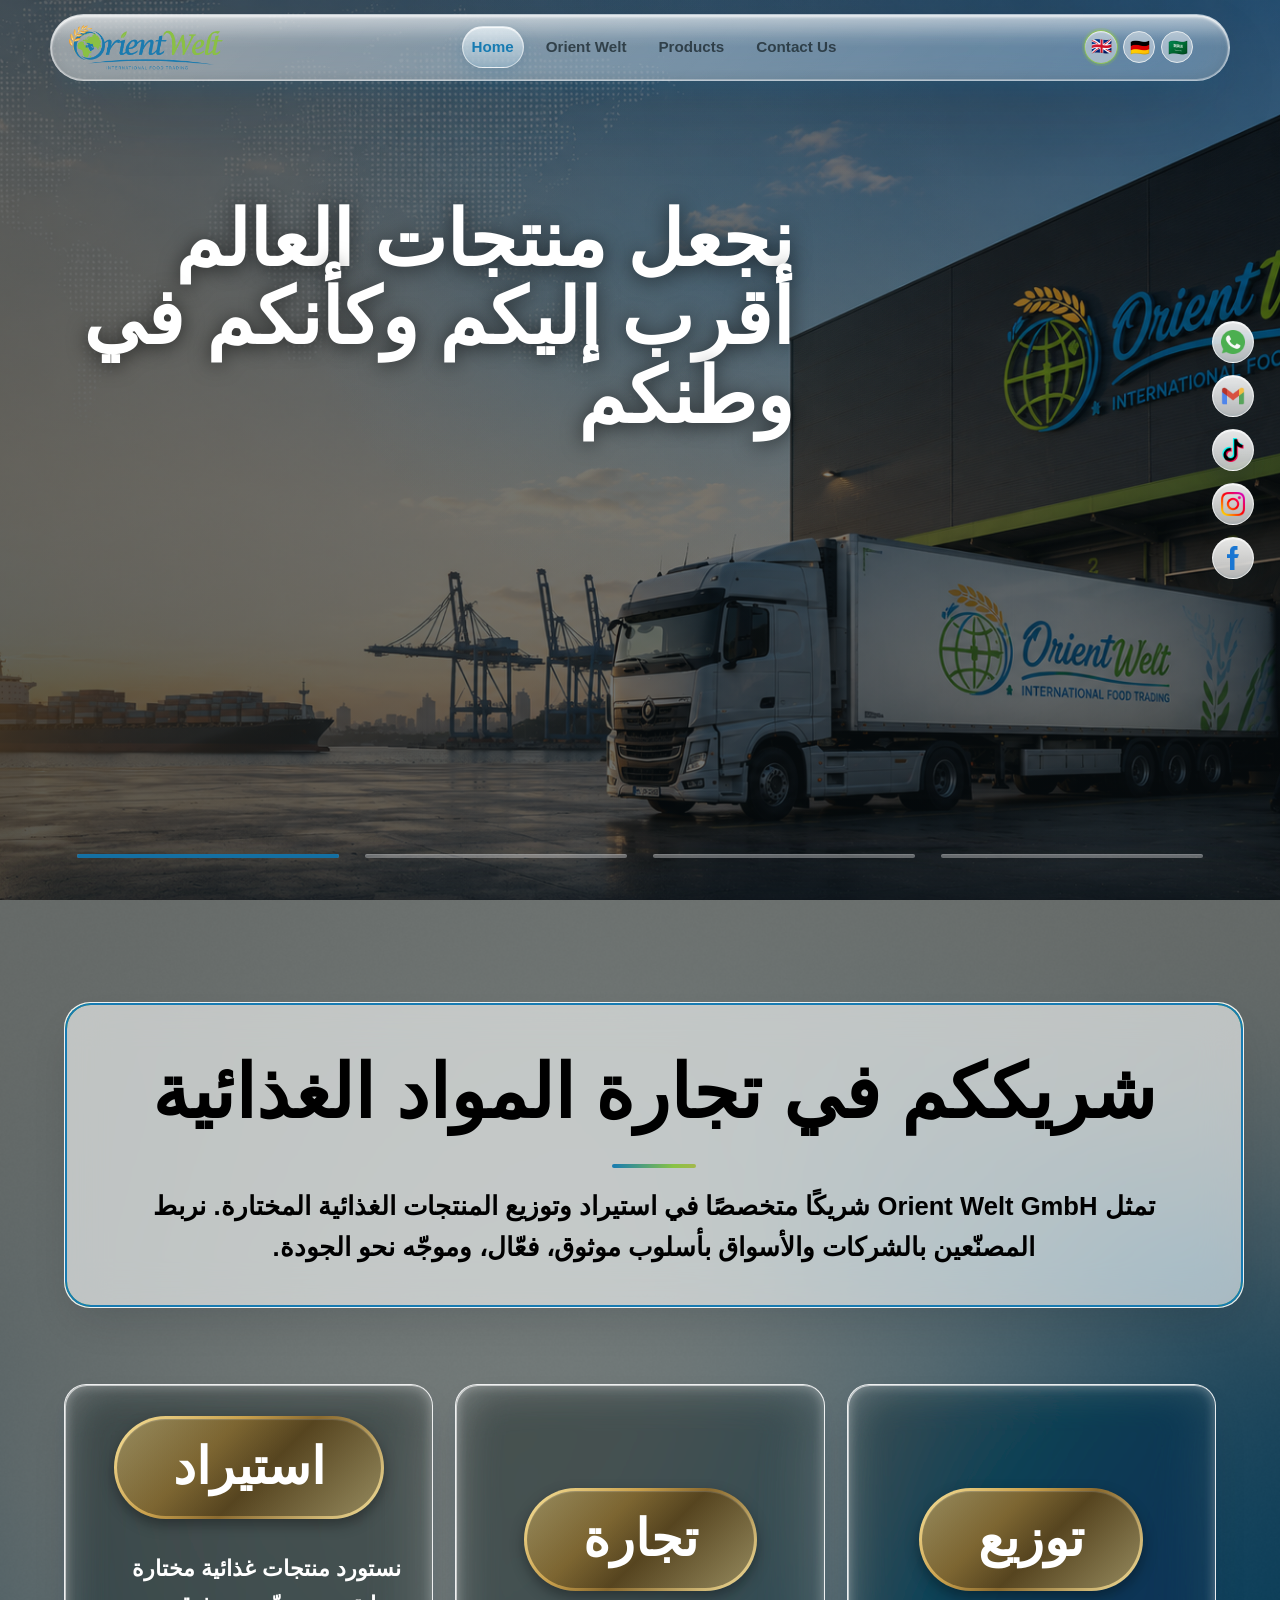
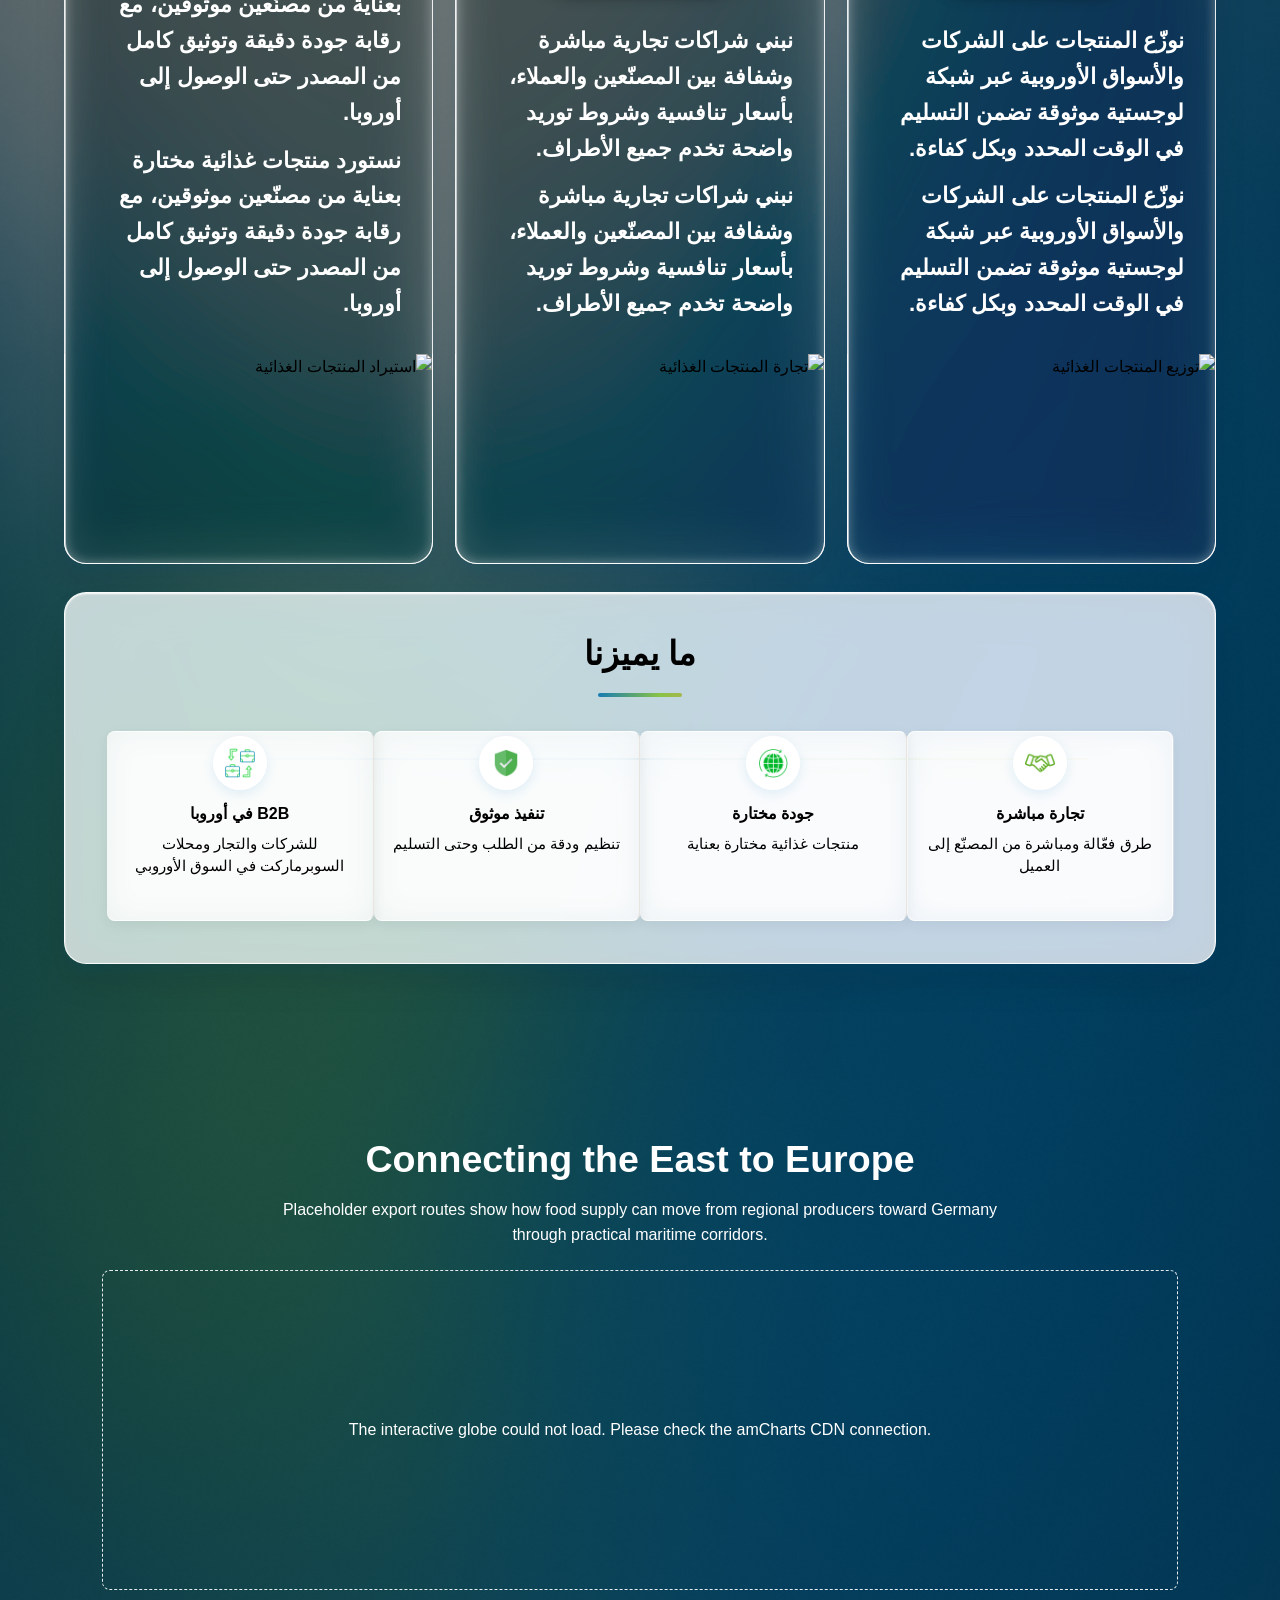
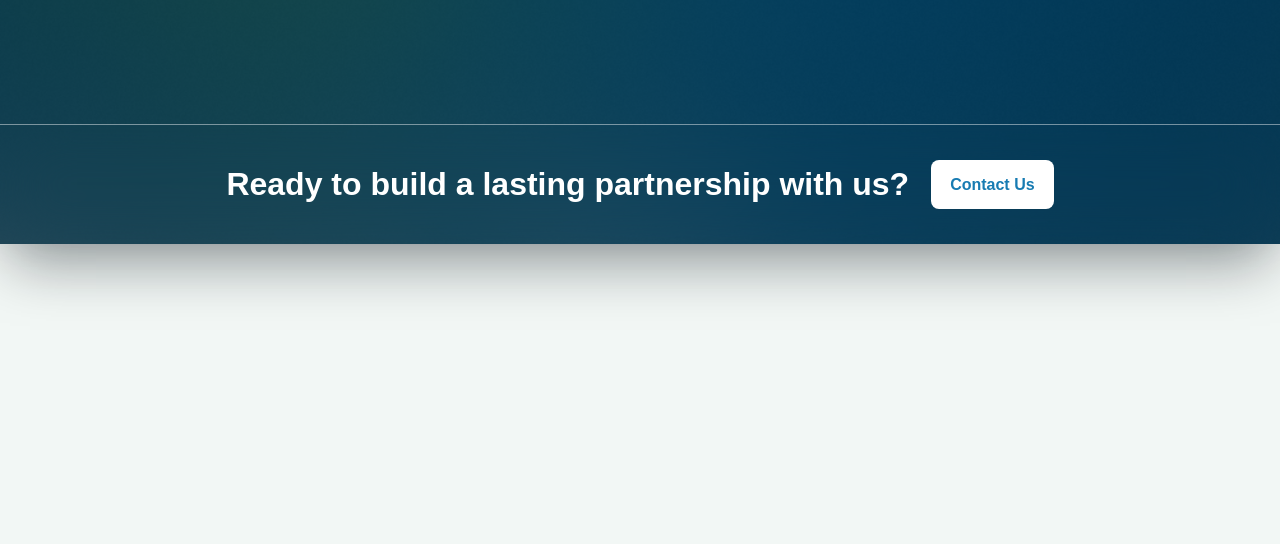
==== commit f8284b0b: "Redesign homepage cards with glass/gold styling, rebalance the ambient background toward blue, and r" ====
--- a/index.html
+++ b/index.html
@@ -15,6 +15,15 @@
     <script src="js/main.js" defer></script>
   </head>
   <body data-page="home">
+    <svg width="0" height="0" style="position: absolute;" aria-hidden="true" focusable="false">
+      <filter id="why-card-lens" x="0%" y="0%" width="100%" height="100%" filterUnits="objectBoundingBox">
+        <feComponentTransfer in="SourceAlpha" result="alpha">
+          <feFuncA type="identity" />
+        </feComponentTransfer>
+        <feGaussianBlur in="alpha" stdDeviation="40" result="blur" />
+        <feDisplacementMap in="SourceGraphic" in2="blur" scale="30" xChannelSelector="A" yChannelSelector="A" />
+      </filter>
+    </svg>
     <a class="skip-link" href="#main" data-i18n="a11y.skip">Skip to content</a>
     <header class="site-header is-chrome-hidden">
       <a class="brand" href="index.html" aria-label="Orient Welt home">
@@ -29,6 +38,7 @@
       <div class="language-switcher" aria-label="Language">
         <button type="button" data-lang="en" aria-label="English">🇬🇧</button>
         <button type="button" data-lang="de" aria-label="Deutsch">🇩🇪</button>
+        <button type="button" data-lang="ar" aria-label="العربية">🇸🇦</button>
       </div>
       <button class="menu-toggle" type="button" aria-controls="primary-nav" aria-expanded="false">
         <span></span><span></span><span></span>
@@ -53,12 +63,12 @@
         <input class="hero-radio sr-only" type="radio" id="hero-slide-3" name="hero-slide" tabindex="-1">
         <input class="hero-radio sr-only" type="radio" id="hero-slide-4" name="hero-slide" tabindex="-1">
         <div class="hero-slider">
-          <article class="hero-slide hero-slide-arabic" style="--hero-image: url('assets/images/home-header.png')">
+          <article class="hero-slide hero-slide-arabic hero-slide-sky" style="--hero-image: url('../assets/images/hero-header-1.png')">
             <div class="hero-slide-copy" dir="rtl">
               <h1>نجعل منتجات العالم أقرب إليكم وكأنكم في وطنكم</h1>
             </div>
           </article>
-          <article class="hero-slide hero-slide-arabic" style="--hero-image: url('assets/images/home-header-2.png')">
+          <article class="hero-slide hero-slide-arabic" style="--hero-image: url('../assets/images/home-header-2.png')">
             <div class="hero-slide-copy" dir="rtl" lang="ar">
               <span class="hero-eyebrow">شبكة لوجستية</span>
               <h2>طرق موثوقة من الشرق إلى أوروبا</h2>
@@ -67,7 +77,7 @@
               <a class="hero-cta" href="about.html">تعرف علينا</a>
             </div>
           </article>
-          <article class="hero-slide hero-slide-arabic" style="--hero-image: url('assets/images/home-header-3.png')">
+          <article class="hero-slide hero-slide-arabic" style="--hero-image: url('../assets/images/home-header-3.png')">
             <div class="hero-slide-copy" dir="rtl" lang="ar">
               <span class="hero-eyebrow">الشراكة أولاً</span>
               <h2>بُنينا من أجل شراكات تجارية طويلة الأمد</h2>
@@ -76,7 +86,7 @@
               <a class="hero-cta" href="contact.html">تواصل معنا</a>
             </div>
           </article>
-          <article class="hero-slide hero-slide-arabic" style="--hero-image: url('assets/images/home-header-4.png')">
+          <article class="hero-slide hero-slide-arabic" style="--hero-image: url('../assets/images/home-header-4.png')">
             <div class="hero-slide-copy" dir="rtl" lang="ar">
               <span class="hero-eyebrow">تشكيلة مركزة</span>
               <h2>مجموعة مختارة لاحتياجات قطاع المواد الغذائية اليومية</h2>
@@ -106,10 +116,10 @@
             <div class="why-card-grid">
               <article class="why-card" dir="rtl" lang="ar">
                 <div class="why-card-content">
-                  <span class="why-icon" aria-hidden="true">
-                    <svg viewBox="0 0 48 48" role="img" focusable="false"><path d="M17 21h-5a6 6 0 0 0-6 6v9h14v-7"/><path d="M31 21h5a6 6 0 0 1 6 6v9H28v-7"/><circle cx="14" cy="12" r="5"/><circle cx="34" cy="12" r="5"/><path d="m18 29 5-5a3 3 0 0 1 4 0l3 3"/><path d="m30 27 2 2a3 3 0 0 1-4 4l-2-2"/><path d="m22 28 5 5"/></svg>
-                  </span>
-                  <h3>استيراد</h3>
+                  <div class="why-card-head">
+                    <div class="why-card-title-frame"><h3>استيراد</h3></div>
+                  </div>
+                  <p>نستورد منتجات غذائية مختارة بعناية من مصنّعين موثوقين، مع رقابة جودة دقيقة وتوثيق كامل من المصدر حتى الوصول إلى أوروبا.</p>
                   <p>نستورد منتجات غذائية مختارة بعناية من مصنّعين موثوقين، مع رقابة جودة دقيقة وتوثيق كامل من المصدر حتى الوصول إلى أوروبا.</p>
                 </div>
                 <img src="https://images.unsplash.com/photo-1521791136064-7986c2920216?auto=format&amp;fit=crop&amp;w=900&amp;q=80" alt="استيراد المنتجات الغذائية" loading="lazy">
@@ -117,10 +127,10 @@
 
               <article class="why-card" dir="rtl" lang="ar">
                 <div class="why-card-content">
-                  <span class="why-icon" aria-hidden="true">
-                    <svg viewBox="0 0 48 48" role="img" focusable="false"><path d="M24 7v6"/><path d="M24 35v6"/><path d="m36 12-4 4"/><path d="m16 32-4 4"/><path d="M41 24h-6"/><path d="M13 24H7"/><path d="m36 36-4-4"/><path d="m16 16-4-4"/><circle cx="24" cy="24" r="8"/><path d="M19 24h10"/><path d="M24 19v10"/></svg>
-                  </span>
-                  <h3>تجارة</h3>
+                  <div class="why-card-head">
+                    <div class="why-card-title-frame"><h3>تجارة</h3></div>
+                  </div>
+                  <p>نبني شراكات تجارية مباشرة وشفافة بين المصنّعين والعملاء، بأسعار تنافسية وشروط توريد واضحة تخدم جميع الأطراف.</p>
                   <p>نبني شراكات تجارية مباشرة وشفافة بين المصنّعين والعملاء، بأسعار تنافسية وشروط توريد واضحة تخدم جميع الأطراف.</p>
                 </div>
                 <img src="https://images.unsplash.com/photo-1586528116311-ad8dd3c8310d?auto=format&amp;fit=crop&amp;w=900&amp;q=80" alt="تجارة المنتجات الغذائية" loading="lazy">
@@ -128,10 +138,10 @@
 
               <article class="why-card" dir="rtl" lang="ar">
                 <div class="why-card-content">
-                  <span class="why-icon" aria-hidden="true">
-                    <svg viewBox="0 0 48 48" role="img" focusable="false"><circle cx="24" cy="24" r="17"/><path d="M7 24h34"/><path d="M24 7c5 5 8 11 8 17s-3 12-8 17"/><path d="M24 7c-5 5-8 11-8 17s3 12 8 17"/><circle cx="24" cy="24" r="6"/><path d="m24 18 2 4 4 2-4 2-2 4-2-4-4-2 4-2 2-4Z"/></svg>
-                  </span>
-                  <h3>توزيع</h3>
+                  <div class="why-card-head">
+                    <div class="why-card-title-frame"><h3>توزيع</h3></div>
+                  </div>
+                  <p>نوزّع المنتجات على الشركات والأسواق الأوروبية عبر شبكة لوجستية موثوقة تضمن التسليم في الوقت المحدد وبكل كفاءة.</p>
                   <p>نوزّع المنتجات على الشركات والأسواق الأوروبية عبر شبكة لوجستية موثوقة تضمن التسليم في الوقت المحدد وبكل كفاءة.</p>
                 </div>
                 <img src="https://images.unsplash.com/photo-1451187580459-43490279c0fa?auto=format&amp;fit=crop&amp;w=900&amp;q=80" alt="توزيع المنتجات الغذائية" loading="lazy">
@@ -169,12 +179,11 @@
       <section class="section intro">
         <section class="trade-flow" aria-labelledby="trade-flow-title">
           <div class="trade-flow-copy">
-            <span data-i18n="home.trade.kicker">Global Trade Flow</span>
             <h3 id="trade-flow-title" data-i18n="home.trade.title">Connecting the East to Europe</h3>
             <p data-i18n="home.trade.text">Placeholder export routes show how food supply can move from regional producers toward Germany through practical maritime corridors.</p>
           </div>
           <div class="trade-flow-chart-wrap">
-            <!-- amCharts 5 licensing note: the free version requires the default amCharts attribution/logo to remain visible, or a paid license is required to remove it for commercial use. Do not strip the attribution unless a license has been purchased. -->
+            <!-- amCharts 5 licensing note: the free/community version requires the attribution logo unless a commercial license is purchased. The logo is removed in js/main.js (root._logo.dispose()) at the user's request without a confirmed paid license. -->
             <div id="trade-flow-globe" class="trade-flow-chart" role="img" aria-label="Interactive globe showing placeholder trade flows from Egypt, Turkey, and Jordan to Germany"></div>
           </div>
         </section>
--- a/css/style.css
+++ b/css/style.css
@@ -41,7 +41,7 @@
 body {
   margin: 0;
   padding-bottom: var(--footer-reveal-space, 320px);
-  color: var(--color-ink);
+  color: #000000;
   font-family: "Helvetica Neue LT Arabic", "Helvetica Neue", Helvetica, Arial, sans-serif;
   line-height: 1.6;
   background: var(--color-white);
@@ -246,47 +246,6 @@
   filter: blur(var(--home-hero-blur, 0));
   will-change: transform, opacity, filter;
 }
-body[data-page="home"].home-custom-cursor {
-  cursor: none;
-}
-.home-cursor-dot,
-.home-cursor-ring {
-  position: fixed;
-  left: 0;
-  top: 0;
-  z-index: 5000;
-  pointer-events: none;
-  opacity: 0;
-  transform: translate3d(-50%, -50%, 0);
-  transition: opacity .2s ease;
-}
-.home-cursor-dot {
-  width: 7px;
-  height: 7px;
-  border-radius: 50%;
-  background: var(--color-green);
-  box-shadow: 0 0 18px rgba(136,195,69,.34);
-}
-.home-cursor-ring {
-  width: 34px;
-  height: 34px;
-  border: 1.5px solid rgba(255,255,255,.8);
-  border-radius: 50%;
-  box-shadow: 0 0 24px rgba(23,123,178,.22);
-}
-body[data-page="home"].home-custom-cursor .home-cursor-dot,
-body[data-page="home"].home-custom-cursor .home-cursor-ring {
-  opacity: 1;
-}
-@media (hover: none), (pointer: coarse), (max-width: 1024px) {
-  body[data-page="home"].home-custom-cursor {
-    cursor: auto;
-  }
-  .home-cursor-dot,
-  .home-cursor-ring {
-    display: none;
-  }
-}
 .hero-slide {
   position: absolute;
   inset: 0;
@@ -334,6 +293,21 @@
 }
 .hero-slide-arabic .hero-slide-copy p {
   margin-left: auto;
+}
+.hero-slide-sky {
+  background-image: linear-gradient(90deg, rgba(0,0,0,.4), rgba(0,0,0,.12)), var(--hero-image);
+}
+.hero-slide-sky::before {
+  background:
+    radial-gradient(circle at 50% 28%, rgba(23,123,178,.1), transparent 38%),
+    linear-gradient(180deg, rgba(12,22,27,.26), rgba(12,22,27,.46));
+}
+.hero-slide-sky .hero-slide-copy {
+  align-self: start;
+  margin-left: clamp(16px, 4vw, 56px);
+  margin-right: auto;
+  margin-top: 90px;
+  text-shadow: 0 2px 20px rgba(0,0,0,.6);
 }
 .hero-eyebrow {
   margin-bottom: 12px;
@@ -412,24 +386,27 @@
 .rotating-text .rotating-prefix {
   margin: 0;
   display: inline-block;
-  white-space: nowrap;
 }
 
 .rotating-text .rotating-words {
   position: relative;
-  display: inline-block;
+  display: block;
+  width: 100%;
   vertical-align: top;
-  min-width: 5.6em;
-  height: 1.25em;
-  text-align: left;
+  height: 1.6em;
+  text-align: center;
+  margin-top: .15em;
 }
 
 .rotating-text .word {
   position: absolute;
   top: 0;
   left: 0;
+  right: 0;
+  text-align: center;
   opacity: 0;
   white-space: nowrap;
+  font-size: 1.35em;
 }
 
 .rotating-text .letter {
@@ -438,6 +415,10 @@
   float: left;
   transform: translateZ(20px);
   transform-origin: 50% 50% 20px;
+}
+
+.rotating-text[dir="rtl"] .letter {
+  float: none;
 }
 
 .rotating-text .letter.out {
@@ -570,7 +551,7 @@
   overflow: hidden;
   padding: clamp(58px, 8vw, 104px) clamp(18px, 5vw, 72px);
   background: #FCFBFA;
-  color: #1A3322;
+  color: #000000;
 }
 .why-choose-inner {
   position: relative;
@@ -579,7 +560,11 @@
   margin: 0 auto;
 }
 .why-heading {
-  max-width: 820px;
+  position: relative;
+  isolation: isolate;
+  overflow: hidden;
+  max-width: 1180px;
+  width: max-content;
   margin: 0 auto 38px;
   padding: clamp(28px, 4vw, 40px) clamp(20px, 4vw, 48px);
   border-radius: 26px;
@@ -590,17 +575,40 @@
   box-shadow: 0 20px 44px -14px rgba(7,17,24,.18), inset 0 1px 2px rgba(255,255,255,.9);
   text-align: center;
 }
+.why-heading::before,
+.why-heading::after {
+  content: "";
+  position: absolute;
+  inset: 0;
+  z-index: -1;
+  border-radius: inherit;
+  pointer-events: none;
+  box-shadow: inset 0 0 0 2px var(--color-green);
+  animation: aboutDuoBorderTrace 6s linear infinite;
+}
+.why-heading::after {
+  box-shadow: inset 0 0 0 2px var(--color-blue);
+  animation-delay: -3s;
+}
+@media (prefers-reduced-motion: reduce) {
+  .why-heading::before,
+  .why-heading::after {
+    animation: none;
+    clip-path: none;
+  }
+}
 .why-heading h2 {
   position: relative;
   margin: 0;
   line-height: 1.35;
-  font-size: clamp(2rem, 3.5vw, 3rem);
-  color: #1A3322;
+  font-size: clamp(3.2rem, 5.8vw, 4.8rem);
+  color: #000000;
+  white-space: nowrap;
 }
 .pillar-panel h3 {
   position: relative;
   margin: 0;
-  color: #1A3322;
+  color: #000000;
   line-height: 1.14;
   text-align: center;
   font-size: clamp(1.55rem, 2.6vw, 2.25rem);
@@ -622,8 +630,8 @@
 }
 .why-heading p {
   margin: 18px auto 0;
-  color: rgba(26,51,34,.86);
-  font-size: clamp(1.1rem, 1.6vw, 1.28rem);
+  color: #000000;
+  font-size: clamp(1.35rem, 2vw, 1.6rem);
   font-weight: 600;
   line-height: 1.6;
 }
@@ -641,34 +649,69 @@
   transform: translateY(0);
 }
 .why-card {
+  position: relative;
+  isolation: isolate;
   display: grid;
   grid-template-rows: 1fr auto;
-  overflow: hidden;
-  min-height: 520px;
+  border-radius: 22px;
+  background: transparent;
+  transition: transform .2s ease;
+}
+.why-card::before {
+  content: "";
+  position: absolute;
+  inset: 0;
+  z-index: 0;
+  border-radius: inherit;
+  backdrop-filter: blur(20px) saturate(160%);
+  -webkit-backdrop-filter: blur(20px) saturate(160%);
+  filter: url(#why-card-lens) saturate(115%) brightness(0.325);
+}
+.why-card::after {
+  content: "";
+  position: absolute;
+  inset: 0;
+  z-index: 1;
   border: 1px solid #E8E5E1;
   border-radius: 22px;
-  background: #FFFFFF;
-  transition: transform .2s ease, box-shadow .2s ease, border-color .2s ease;
+  background: rgba(255, 255, 255, 0.05);
+  box-shadow: inset 1px 1px 0 rgba(255, 255, 255, 0.6), inset 0 0 12px rgba(255, 255, 255, 0.35);
+  transition: border-color .2s ease, box-shadow .2s ease;
 }
 .why-card:hover {
   transform: translateY(-3px);
+}
+.why-card:hover::after {
   border-color: rgba(212,163,89,.5);
-  box-shadow: 0 18px 42px rgba(26,51,34,.12);
+  box-shadow: inset 1px 1px 0 rgba(255, 255, 255, 0.6), inset 0 0 12px rgba(255, 255, 255, 0.35), 0 18px 42px rgba(26,51,34,.12);
 }
 .why-card-content {
+  position: relative;
+  z-index: 2;
+  align-self: end;
   padding: clamp(24px, 3vw, 32px);
 }
-.why-icon {
-  display: grid;
-  place-items: center;
-  width: 58px;
-  height: 58px;
-  margin-bottom: 20px;
-  border-radius: 50%;
-  background: rgba(212,163,89,.14);
-  color: #1A3322;
-}
-.why-icon svg,
+.why-card-head {
+  display: flex;
+  align-items: flex-start;
+  justify-content: center;
+  gap: 12px;
+  margin-bottom: 32px;
+}
+.why-card-title-frame {
+  display: inline-block;
+  padding: 18px 56px;
+  border-radius: 999px;
+  border: 3px solid transparent;
+  background:
+    linear-gradient(180deg, rgba(8, 12, 8, .4), rgba(8, 12, 8, .4)) padding-box,
+    linear-gradient(135deg, #f7e29b 0%, #caa14d 35%, #8a6a2f 55%, #f7e29b 100%) border-box;
+  box-shadow: 0 6px 14px rgba(0, 0, 0, .35), inset 0 1px 1px rgba(255, 255, 255, .18);
+}
+.why-card-title-frame h3 {
+  margin: 0;
+  text-align: center;
+}
 .pillar-icon svg {
   width: 30px;
   height: 30px;
@@ -679,24 +722,33 @@
   stroke-linejoin: round;
 }
 .why-card h3 {
-  margin: 0 0 12px;
-  color: #1A3322;
-  font-size: 1.32rem;
+  margin: 0;
+  color: #ffffff;
+  font-size: 3.168rem;
   line-height: 1.2;
 }
 .why-card p {
   margin: 0;
-  color: rgba(26,51,34,.7);
+  color: #ffffff;
+  font-size: 1.4rem;
+  font-weight: 700;
+}
+.why-card p + p {
+  margin-top: 12px;
 }
 .pillar-item p {
   margin: 0;
-  color: rgba(26,51,34,.7);
+  color: #000000;
 }
 .why-card img {
+  position: relative;
+  z-index: 2;
   width: 100%;
   height: 210px;
   object-fit: cover;
-  border-top: 1px solid #E8E5E1;
+  border-radius: 0 0 22px 22px;
+  border: 1.5px solid rgba(255, 255, 255, 0.9);
+  border-top: 0;
 }
 .pillar-panel {
   position: relative;
@@ -786,7 +838,7 @@
 }
 .pillar-item h4 {
   margin: 4px 0 0;
-  color: #1A3322;
+  color: #000000;
   font-size: 1rem;
   line-height: 1.2;
 }
@@ -809,6 +861,8 @@
   .team-showcase-heading,
   .contact-signal,
   .contact-team-card,
+  .team-alt-row,
+  .team-plain-row,
   .contact-map-frame {
     opacity: 1;
     transform: none;
@@ -850,7 +904,7 @@
   font-size: clamp(1.8rem, 3vw, 2.7rem);
   line-height: 1.14;
 }
-.section-heading p, .split p { color: var(--color-muted); }
+.section-heading p, .split p { color: #000000; }
 .feature-grid, .testimonial-grid, .team-grid, .product-grid {
   display: grid;
   grid-template-columns: repeat(4, minmax(0, 1fr));
@@ -876,7 +930,7 @@
   font-weight: 900;
 }
 .feature-card h3, .team-grid h3 { margin: 0 0 8px; }
-.feature-card p, blockquote p, .team-grid p { margin: 0; color: var(--color-muted); }
+.feature-card p, blockquote p, .team-grid p { margin: 0; color: #000000; }
 .centered { text-align: center; margin-top: 28px; }
 
 .trade-flow {
@@ -906,10 +960,11 @@
   margin: 0 0 12px;
   font-size: clamp(1.6rem, 3vw, 2.35rem);
   line-height: 1.14;
+  color: #fff;
 }
 .trade-flow-copy p,
 .trade-flow-note {
-  color: var(--color-muted);
+  color: #fff;
 }
 .trade-flow-chart-wrap {
   width: 100%;
@@ -928,7 +983,7 @@
   padding: 24px;
   border: 1px dashed var(--color-line);
   border-radius: var(--radius);
-  color: var(--color-muted);
+  color: #ffffff;
   text-align: center;
 }
 .trade-flow-note {
@@ -1036,7 +1091,7 @@
 }
 .product-tab-copy p {
   margin: 0 0 24px;
-  color: var(--color-muted);
+  color: #000000;
   font-size: 1.04rem;
 }
 @keyframes panelFade {
@@ -1192,8 +1247,9 @@
 }
 .product-stage-badge {
   position: absolute;
-  top: 26px;
-  right: 28px;
+  top: 65px;
+  right: auto;
+  left: 59px;
   z-index: 3;
   width: 46px;
   height: 46px;
@@ -1210,11 +1266,6 @@
   opacity: .46;
   filter: saturate(.6) brightness(.82);
 }
-.product-stage-card[data-product-id="mango"] .product-stage-badge {
-  top: 65px;
-  right: auto;
-  left: 59px;
-}
 .product-stage-image {
   position: absolute;
   left: 50%;
@@ -1245,7 +1296,7 @@
   border: 1px solid rgba(255,255,255,.18);
   border-radius: 16px;
   background: rgba(255,255,255,.06);
-  color: rgba(255,255,255,.65);
+  color: #ffffff;
   box-shadow: none;
   opacity: .72;
   backdrop-filter: blur(8px) saturate(135%);
@@ -1363,6 +1414,10 @@
   padding: 7px 10px;
   text-align: left;
 }
+.products-feature-bar article > div {
+  min-width: 0;
+  flex: 1 1 auto;
+}
 .products-feature-bar article > div[dir="rtl"] {
   text-align: right;
 }
@@ -1394,12 +1449,18 @@
   color: var(--color-white);
   font-size: 1.05rem;
   line-height: 1.1;
+  overflow-wrap: break-word;
+  -webkit-hyphens: auto;
+  hyphens: auto;
 }
 .products-feature-bar p {
   margin: 2px 0 0;
-  color: rgba(255,255,255,.72);
+  color: #ffffff;
   font-size: .84rem;
   line-height: 1.25;
+  overflow-wrap: break-word;
+  -webkit-hyphens: auto;
+  hyphens: auto;
 }
 .products-feature-bar h3,
 .products-feature-bar p {
@@ -1455,7 +1516,7 @@
 .product-stage-modal {
   position: fixed;
   inset: 0;
-  z-index: 240;
+  z-index: 1300;
   display: grid;
   place-items: center;
   padding: 20px;
@@ -1483,7 +1544,7 @@
     linear-gradient(135deg, rgba(255,255,255,.8), rgba(255,255,255,.36)),
     rgba(255,255,255,.5);
   box-shadow: 0 34px 80px rgba(0,0,0,.34), inset 0 1px 2px rgba(255,255,255,.86);
-  color: #112736;
+  color: #000000;
   backdrop-filter: blur(20px) saturate(180%);
   -webkit-backdrop-filter: blur(20px) saturate(180%);
 }
@@ -1524,7 +1585,7 @@
   line-height: 1.08;
 }
 .product-stage-dialog p {
-  color: #536773;
+  color: #000000;
 }
 .product-stage-dialog dl {
   display: grid;
@@ -1546,7 +1607,7 @@
 }
 .product-stage-dialog dd {
   margin: 4px 0 0;
-  color: #243946;
+  color: #000000;
   font-weight: 800;
 }
 .stage-modal-options {
@@ -1566,7 +1627,7 @@
 .preview-card {
   overflow: hidden;
   padding: 0;
-  color: var(--color-ink);
+  color: #000000;
 }
 .preview-card img, .team-grid img, .split img {
   width: 100%;
@@ -1588,7 +1649,7 @@
   min-height: 460px;
   border-radius: 20px;
   background: var(--brand-white);
-  color: var(--text-dark);
+  color: #000000;
   box-shadow: 0 15px 35px rgba(23, 123, 178, .1);
   cursor: pointer;
   isolation: isolate;
@@ -1643,16 +1704,10 @@
   height: 178px;
   opacity: .09;
 }
-.product-coriander::before {
+.product-category-vegetables::before {
   background: linear-gradient(135deg, #9fd35c 0%, var(--brand-green) 52%, #cdeaa4 100%);
 }
-.product-coriander:hover::before {
-  background: linear-gradient(135deg, #9fd35c 0%, var(--brand-green) 48%, #cdeaa4 100%);
-}
-.product-eggplant::before {
-  background: linear-gradient(135deg, #9fd35c 0%, var(--brand-green) 52%, #cdeaa4 100%);
-}
-.product-eggplant:hover::before {
+.product-category-vegetables:hover::before {
   background: linear-gradient(135deg, #9fd35c 0%, var(--brand-green) 48%, #cdeaa4 100%);
 }
 .product-card-weight {
@@ -1668,8 +1723,8 @@
   padding: 0 12px;
   border: 1px solid rgba(255,255,255,.78);
   border-radius: 999px;
-  background: rgba(136,195,69,.92);
-  color: #071726;
+  background: rgba(23,123,178,.92);
+  color: #fff;
   font-size: .82rem;
   font-weight: 1000;
   box-shadow: 0 10px 22px rgba(23, 123, 178, .16), inset 0 1px 1px rgba(255,255,255,.95);
@@ -1725,10 +1780,6 @@
   transform: rotate(-7deg) scale(1.02) translateY(0);
   filter: drop-shadow(0 28px 26px rgba(7, 17, 24, .32));
 }
-.product-eggplant:hover .card-img img {
-  transform: translateY(-16px);
-  filter: drop-shadow(0 28px 26px rgba(7, 17, 24, .32));
-}
 .card-content {
   position: absolute;
   bottom: 0;
@@ -1751,7 +1802,7 @@
   position: relative;
   z-index: 2;
   margin: 0 0 4px;
-  color: var(--text-dark);
+  color: #000000;
   font-size: 1.28rem;
   font-weight: 800;
   line-height: 1.18;
@@ -1773,7 +1824,7 @@
 }
 .card-spec {
   margin-top: 4px;
-  color: var(--color-muted);
+  color: #000000;
   font-size: .9rem;
   font-weight: 800;
   transition: color .5s;
@@ -1925,7 +1976,7 @@
 }
 .team-member-copy h3 {
   margin: 0 0 6px;
-  color: #20323b;
+  color: #000000;
   font-size: clamp(1.35rem, 2.5vw, 2rem);
   line-height: 1.1;
 }
@@ -1938,7 +1989,7 @@
 }
 .team-member-copy p:not(.team-member-title) {
   margin: 0;
-  color: #4f626c;
+  color: #000000;
   font-size: 1rem;
 }
 .team-member-photo {
@@ -1967,6 +2018,212 @@
   object-fit: cover;
   background: rgba(255,255,255,.72);
 }
+.team-alt-rows {
+  display: grid;
+  gap: clamp(28px, 4vw, 40px);
+  margin-top: clamp(40px, 6vw, 64px);
+}
+.team-alt-row {
+  position: relative;
+  display: grid;
+  grid-template-columns: minmax(150px, 230px) minmax(0, 1fr);
+  align-items: center;
+  gap: clamp(22px, 3vw, 40px);
+  padding: clamp(22px, 3vw, 34px);
+  border-radius: 28px;
+  background: rgba(255,255,255,.94);
+  border: 1px solid rgba(255,255,255,.7);
+  box-shadow: 0 20px 44px rgba(15,23,28,.2);
+  opacity: 0;
+  transform: translateY(20px);
+  transition: transform .5s cubic-bezier(.16,1,.3,1), opacity .6s ease;
+}
+.team-alt-row.in-view {
+  opacity: 1;
+  transform: translateY(0);
+}
+.team-alt-row-even {
+  grid-template-columns: minmax(0, 1fr) minmax(150px, 230px);
+}
+.team-alt-photo {
+  aspect-ratio: 3 / 4;
+  max-width: 230px;
+  border-radius: 18px;
+  overflow: hidden;
+  border: 3px solid var(--color-green);
+  box-shadow: 0 14px 32px rgba(23,123,178,.14);
+}
+.team-alt-row-even .team-alt-photo { justify-self: end; }
+.team-alt-row-even .team-alt-copy {
+  justify-self: start;
+  direction: ltr;
+  text-align: left;
+}
+.team-alt-photo img {
+  width: 100%;
+  height: 100%;
+  object-fit: cover;
+  display: block;
+}
+.team-alt-copy h3 {
+  margin: 0 0 6px;
+  color: #000000;
+  font-size: clamp(1.3rem, 2.2vw, 1.9rem);
+  font-weight: 800;
+  line-height: 1.15;
+}
+.team-alt-role {
+  margin: 0 0 16px;
+  color: var(--color-green);
+  font-weight: 800;
+  font-size: 1rem;
+}
+.team-alt-contact {
+  display: flex;
+  flex-direction: column;
+  gap: 10px;
+}
+.team-alt-contact a {
+  display: inline-flex;
+  align-items: center;
+  gap: 10px;
+  width: fit-content;
+  color: #20323b;
+  font-weight: 700;
+  text-decoration: none;
+}
+.team-alt-contact a:hover { color: var(--color-blue); }
+.team-alt-contact .icon {
+  display: grid;
+  flex: 0 0 auto;
+  place-items: center;
+  width: 26px;
+  height: 26px;
+  border-radius: 50%;
+  background: var(--color-green);
+  color: #fff;
+}
+.team-alt-contact .icon svg {
+  width: 13px;
+  height: 13px;
+  fill: none;
+  stroke: currentColor;
+  stroke-width: 2.4;
+  stroke-linecap: round;
+  stroke-linejoin: round;
+}
+@media (max-width: 640px) {
+  .team-alt-row,
+  .team-alt-row-even {
+    grid-template-columns: minmax(0, 1fr);
+    justify-items: start;
+    text-align: start;
+  }
+  .team-alt-row-even .team-alt-photo { justify-self: start; }
+  .team-alt-photo { max-width: 190px; }
+}
+.team-plain-panel {
+  margin-top: clamp(48px, 6vw, 80px);
+  padding: clamp(28px, 4vw, 48px) clamp(24px, 4vw, 44px);
+  border-radius: 28px;
+  background: var(--color-white);
+  display: grid;
+  gap: clamp(44px, 6vw, 68px);
+}
+.team-plain-row {
+  position: relative;
+  display: grid;
+  grid-template-columns: minmax(204px, 312px) minmax(0, 1fr);
+  align-items: center;
+  gap: clamp(24px, 4vw, 48px);
+  opacity: 0;
+  transform: translateY(18px);
+  transition: transform .5s cubic-bezier(.16,1,.3,1), opacity .6s ease;
+}
+.team-plain-row.in-view {
+  opacity: 1;
+  transform: translateY(0);
+}
+.team-plain-row-even {
+  grid-template-columns: minmax(0, 1fr) minmax(204px, 312px);
+}
+.team-plain-photo {
+  aspect-ratio: 4 / 3;
+  max-width: 312px;
+  border-radius: 12px;
+  overflow: hidden;
+}
+.team-plain-row-even .team-plain-photo { justify-self: end; }
+.team-plain-photo img {
+  width: 100%;
+  height: 100%;
+  object-fit: cover;
+  display: block;
+}
+.team-plain-copy h3 {
+  margin: 0 0 8px;
+  color: #000000;
+  font-size: clamp(1.35rem, 2.2vw, 1.85rem);
+  font-weight: 800;
+  line-height: 1.15;
+}
+.team-plain-role {
+  margin: 0 0 14px;
+  color: var(--color-green);
+  font-weight: 800;
+  font-size: 1rem;
+  text-align: left;
+}
+.team-plain-contact {
+  display: flex;
+  flex-direction: column;
+  gap: 10px;
+}
+.team-plain-contact a {
+  display: inline-flex;
+  align-items: center;
+  gap: 10px;
+  width: fit-content;
+  color: #20323b;
+  font-weight: 700;
+  text-decoration: none;
+}
+.team-plain-contact a:hover { color: var(--color-blue); }
+.team-plain-contact .icon {
+  display: grid;
+  flex: 0 0 auto;
+  place-items: center;
+  width: 22px;
+  height: 22px;
+  border-radius: 50%;
+  border: 1.6px solid var(--color-green);
+  color: var(--color-green);
+  background: transparent;
+}
+.team-plain-contact .icon svg {
+  width: 12px;
+  height: 12px;
+  fill: none;
+  stroke: currentColor;
+  stroke-width: 2.1;
+  stroke-linecap: round;
+  stroke-linejoin: round;
+}
+.team-plain-contact .icon.at {
+  font-size: .68rem;
+  font-weight: 800;
+  line-height: 1;
+}
+@media (max-width: 640px) {
+  .team-plain-row,
+  .team-plain-row-even {
+    grid-template-columns: minmax(0, 1fr);
+    justify-items: start;
+  }
+  .team-plain-row-even .team-plain-photo { justify-self: start; }
+  .team-plain-role { text-align: left; }
+  .team-plain-photo { max-width: 264px; }
+}
 
 .filter-bar { display: flex; flex-wrap: wrap; justify-content: center; gap: 10px; margin-bottom: 28px; }
 .filter-bar button {
@@ -1986,7 +2243,7 @@
 }
 
 .modal[hidden] { display: none; }
-.modal { position: fixed; inset: 0; z-index: 200; display: grid; place-items: center; padding: 20px; }
+.modal { position: fixed; inset: 0; z-index: 1300; display: grid; place-items: center; padding: 20px; }
 .modal-backdrop { position: absolute; inset: 0; background: rgba(10, 20, 24, .58); }
 .modal-panel {
   position: relative;
@@ -2017,7 +2274,7 @@
 }
 dl div { padding: 12px 0; border-top: 1px solid var(--color-line); }
 dt { font-weight: 900; }
-dd { margin: 4px 0 0; color: var(--color-muted); }
+dd { margin: 4px 0 0; color: #000000; }
 
 .contact-layout {
   display: grid;
@@ -2094,6 +2351,9 @@
   background: radial-gradient(ellipse at center, rgba(23,123,178,.18), rgba(136,195,69,.12) 48%, transparent 72%);
   filter: blur(18px);
 }
+body[data-page="about"] .contact-command::before {
+  display: none;
+}
 .contact-command-heading {
   max-width: 780px;
   margin: 0 auto clamp(28px, 4vw, 46px);
@@ -2108,34 +2368,45 @@
   text-shadow: 0 16px 40px rgba(0,0,0,.45);
 }
 .contact-signal-grid {
+  position: relative;
+  isolation: isolate;
   display: grid;
   grid-template-columns: repeat(4, minmax(0, 1fr));
   gap: clamp(16px, 2.4vw, 28px);
   max-width: 1120px;
   margin: 0 auto;
-}
-.contact-signal {
-  position: relative;
-  isolation: isolate;
-  display: grid;
-  min-height: 190px;
-  padding: 24px;
+  padding: clamp(28px, 4vw, 44px) clamp(22px, 3.5vw, 40px);
   overflow: hidden;
   border: 1px solid rgba(255,255,255,.68);
   border-top-color: rgba(255,255,255,.94);
-  border-radius: 28px;
+  border-radius: 32px;
   background:
     linear-gradient(135deg, rgba(255,255,255,.76), rgba(255,255,255,.34)),
     radial-gradient(circle at 15% 18%, rgba(136,195,69,.18), transparent 48%),
     radial-gradient(circle at 90% 85%, rgba(23,123,178,.2), transparent 52%);
-  color: #20323b;
   box-shadow: 0 24px 58px rgba(28,41,48,.12), inset 0 1px 2px rgba(255,255,255,.86);
-  text-decoration: none;
   backdrop-filter: blur(14px) saturate(160%);
   -webkit-backdrop-filter: blur(14px) saturate(160%);
+}
+.contact-signal-grid::before {
+  content: "";
+  position: absolute;
+  inset: 1px 1px auto;
+  height: 48%;
+  border-radius: 31px 31px 0 0;
+  background: linear-gradient(180deg, rgba(255,255,255,.56), rgba(255,255,255,0));
+  pointer-events: none;
+}
+.contact-signal {
+  position: relative;
+  display: grid;
+  min-height: 150px;
+  padding: 4px 12px;
+  color: #000000;
+  text-decoration: none;
   opacity: 0;
   transform: translateY(24px);
-  transition: transform .35s ease, box-shadow .35s ease, border-color .35s ease, opacity .6s ease;
+  transition: transform .35s ease, opacity .6s ease;
 }
 .contact-signal.in-view {
   opacity: 1;
@@ -2145,19 +2416,10 @@
 .contact-signal:nth-child(2) { transition-delay: .08s; }
 .contact-signal:nth-child(3) { transition-delay: .16s; }
 .contact-signal:nth-child(4) { transition-delay: .24s; }
-.contact-signal::before {
-  content: "";
-  position: absolute;
-  inset: 1px 1px auto;
-  height: 48%;
-  background: linear-gradient(180deg, rgba(255,255,255,.56), rgba(255,255,255,0));
-  pointer-events: none;
-}
-.contact-signal:hover {
-  transform: translateY(-7px);
-  border-color: rgba(255,255,255,.92);
-  box-shadow: 0 30px 70px rgba(23,123,178,.18), inset 0 1px 2px rgba(255,255,255,.9);
-}
+.contact-signal:not(:first-child) {
+  border-inline-start: 1px solid rgba(32,50,59,.12);
+}
+.contact-signal:hover strong { color: var(--color-blue); }
 @keyframes whySpin { to { transform: rotate(360deg); } }
 @keyframes whyIconFloat {
   0%, 100% { transform: translateY(0); }
@@ -2196,7 +2458,7 @@
 }
 .contact-signal > span:not(.contact-signal-icon) {
   margin-top: 42px;
-  color: var(--color-muted);
+  color: #000000;
   font-size: .78rem;
   font-weight: 900;
   letter-spacing: .06em;
@@ -2204,7 +2466,7 @@
 }
 .contact-signal strong {
   margin-top: 8px;
-  color: #20323b;
+  color: #000000;
   font-size: clamp(1.15rem, 1.8vw, 1.45rem);
   line-height: 1.14;
   overflow-wrap: anywhere;
@@ -2212,44 +2474,164 @@
 .contact-command-heading p {
   max-width: 640px;
   margin: 18px auto 0;
-  color: rgba(255, 255, 255, 0.82);
+  color: #ffffff;
   font-size: clamp(1rem, 1.6vw, 1.2rem);
   line-height: 1.7;
   text-shadow: 0 10px 26px rgba(0, 0, 0, 0.4);
 }
+/* Hand-written stroke-draw animation (reference: CodePen /mellis84/pen/JpVZNw),
+   ported to our own Arabic phrase: text shaped with HarfBuzz and glyph outlines
+   extracted from Aref Ruqaa (SIL OFL) into SVG paths, then drawn on with
+   anime.js the same way the pen animates strokeDashoffset per path. */
+.handwritten-svg {
+  display: block;
+  width: 100%;
+  max-width: 640px;
+  height: auto;
+  margin: 0 auto;
+}
+.handwritten-path {
+  fill: var(--color-white);
+  stroke: none;
+}
+body[data-page="about"] .contact-command-heading p {
+  max-width: 800px;
+  font-size: clamp(2rem, 3.2vw, 2.4rem);
+}
+/* Border-trace animation (reference: CodePen /Rplus/pen/abPLGx), reusing the
+   same aboutDuoBorderTrace keyframes defined for the Orient/Welt panel. */
+body[data-page="about"] .contact-command-heading {
+  position: relative;
+  isolation: isolate;
+  padding: clamp(28px, 4vw, 48px) clamp(28px, 6vw, 72px);
+  border-radius: 28px;
+}
+body[data-page="about"] .contact-command-heading::before,
+body[data-page="about"] .contact-command-heading::after {
+  content: "";
+  position: absolute;
+  inset: 0;
+  z-index: -1;
+  border-radius: inherit;
+  pointer-events: none;
+  box-shadow: inset 0 0 0 2px var(--color-green);
+  animation: aboutDuoBorderTrace 6s linear infinite;
+}
+body[data-page="about"] .contact-command-heading::after {
+  box-shadow: inset 0 0 0 2px var(--color-blue);
+  animation-delay: -3s;
+}
+@keyframes aboutDuoBorderTrace {
+  0%, 100% { clip-path: inset(0 0 calc(100% - 3px) 0); }
+  25% { clip-path: inset(0 calc(100% - 3px) 0 0); }
+  50% { clip-path: inset(calc(100% - 3px) 0 0 0); }
+  75% { clip-path: inset(0 0 0 calc(100% - 3px)); }
+}
+@media (prefers-reduced-motion: reduce) {
+  body[data-page="about"] .contact-command-heading::before,
+  body[data-page="about"] .contact-command-heading::after {
+    animation: none;
+    clip-path: none;
+  }
+}
 .about-duo-grid {
+  position: relative;
+  isolation: isolate;
+  display: grid;
   grid-template-columns: repeat(2, minmax(0, 1fr));
-  max-width: 860px;
-}
-.about-duo-card {
-  min-height: 250px;
+  gap: clamp(48px, 8vw, 96px);
+  max-width: 1180px;
+  margin: 0 auto;
+  padding: clamp(28px, 4vw, 48px);
+  border-radius: 28px;
+  background: rgba(255,255,255,.1);
+  overflow: hidden;
+}
+/* Border-trace animation (reference: CodePen /Rplus/pen/abPLGx — pure CSS
+   border animation without SVG), reimplemented with clip-path so it scales
+   with this panel's fluid width instead of the pen's fixed-size box.
+   Green and blue trace the border in opposite directions so they meet
+   twice per cycle (top edge, then bottom edge) — the particle burst in
+   .border-spark-canvas (below) fires at those same instants. */
+.about-duo-grid::before,
+.about-duo-grid::after {
+  content: "";
+  position: absolute;
+  inset: 0;
+  z-index: -1;
+  border-radius: inherit;
+  pointer-events: none;
+  box-shadow: inset 0 0 0 2px var(--color-green);
+  animation: aboutDuoBorderTraceCCW 6s linear infinite;
+}
+.about-duo-grid::after {
+  box-shadow: inset 0 0 0 2px var(--color-blue);
+  animation-name: aboutDuoBorderTraceCW;
+}
+@keyframes aboutDuoBorderTraceCCW {
+  0%, 100% { clip-path: inset(0 0 calc(100% - 3px) 0); }
+  25% { clip-path: inset(0 calc(100% - 3px) 0 0); }
+  50% { clip-path: inset(calc(100% - 3px) 0 0 0); }
+  75% { clip-path: inset(0 0 0 calc(100% - 3px)); }
+}
+@keyframes aboutDuoBorderTraceCW {
+  0%, 100% { clip-path: inset(0 0 calc(100% - 3px) 0); }
+  25% { clip-path: inset(0 0 0 calc(100% - 3px)); }
+  50% { clip-path: inset(calc(100% - 3px) 0 0 0); }
+  75% { clip-path: inset(0 calc(100% - 3px) 0 0); }
+}
+/* Particle-burst spark (reference: CodePen /kaigth/pen/PoQMMv — a fading
+   particle shower, ported from Three.js to a 2D canvas since we only need
+   two small bursts rather than a full WebGL scene) driven by
+   initAboutDuoBorderSpark() in js/main.js, timed to the exact instants the
+   green/blue border traces above meet at the top and bottom edges. */
+.border-spark-canvas {
+  position: absolute;
+  inset: 0;
+  z-index: 2;
+  width: 100%;
+  height: 100%;
+  pointer-events: none;
+}
+.orient-welt-item {
+  min-height: 200px;
   text-align: start;
 }
-.about-duo-card h3 {
-  margin: 42px 0 10px;
-  color: #17324a;
-  font-size: clamp(1.3rem, 2vw, 1.6rem);
+.orient-welt-item h3 {
+  margin: 0 0 10px;
+  color: var(--brand-secondary-gold);
+  font-size: clamp(3.4rem, 5.2vw, 4.2rem);
   font-weight: 900;
 }
-.about-duo-card h3 small {
+.orient-welt-item h3 small {
   display: block;
   margin-top: 4px;
-  color: var(--color-muted);
-  font-size: .78rem;
+  color: #ffffff;
+  font-size: 1.56rem;
   font-weight: 700;
   letter-spacing: .04em;
 }
-.about-duo-card p {
+.orient-welt-item p {
   margin: 0;
-  color: #3c4d55;
-  font-size: 1rem;
+  color: #ffffff;
+  font-size: 2rem;
   line-height: 1.7;
+}
+@media (prefers-reduced-motion: reduce) {
+  .about-duo-grid::before,
+  .about-duo-grid::after {
+    animation: none;
+    clip-path: none;
+  }
+  .border-spark-canvas {
+    display: none;
+  }
 }
 .about-lede {
   max-width: 720px;
   margin: clamp(28px, 4vw, 44px) auto 0;
   text-align: center;
-  color: rgba(255, 255, 255, 0.82);
+  color: #ffffff;
   font-size: clamp(1rem, 1.6vw, 1.2rem);
   line-height: 1.8;
   text-shadow: 0 10px 26px rgba(0, 0, 0, 0.4);
@@ -2260,6 +2642,194 @@
 }
 .contact-team-showcase {
   padding-top: clamp(54px, 7vw, 92px);
+}
+/* ==========================================================================
+   Story Parallax (reference: CodePen /keithclark/pen/ndEygj — Pure CSS
+   Parallax Scrolling, slides 1 & 2 — rebuilt with Orient Welt imagery/copy).
+   Driven by real page scroll (js/main.js setupStoryParallax) rather than
+   the pen's own overflow:scroll container, so each slide is a standalone
+   section with no scrolling of its own — see setupStoryParallax for why.
+   ========================================================================== */
+.story-slide {
+  position: relative;
+  display: flex;
+  align-items: center;
+  width: 100vw;
+  min-height: 100vh;
+  margin: 0 calc(50% - 50vw);
+  box-sizing: border-box;
+  padding: clamp(28px, 5vw, 56px) clamp(22px, 6vw, 64px);
+  overflow: hidden;
+  isolation: isolate;
+  box-shadow: inset 0 0 60px rgba(0,0,0,.35);
+}
+.story-slide-bg {
+  position: absolute;
+  left: 0;
+  right: 0;
+  top: -40%;
+  height: 180%;
+  z-index: -1;
+  background: 50% 50% / cover no-repeat;
+  will-change: transform;
+}
+.story-slide-1 .story-slide-bg {
+  background-image:
+    linear-gradient(to right, rgba(5,13,21,.1), rgba(5,13,21,.62)),
+    url("../assets/images/products-header.jpeg");
+  background-position: 50% 42%;
+}
+.story-slide-2 .story-slide-bg {
+  background-image:
+    linear-gradient(to left, rgba(5,13,21,.12), rgba(5,13,21,.6)),
+    url("../assets/images/hero-header-1.png");
+  background-position: 50% 28%;
+}
+.story-slide-title {
+  position: relative;
+  z-index: 2;
+  width: min(70%, 640px);
+  padding: clamp(22px, 3.5vw, 34px);
+  border: 1px solid rgba(255,255,255,.68);
+  border-top-color: rgba(255,255,255,.92);
+  border-radius: 24px;
+  background: linear-gradient(135deg, rgba(255,255,255,.41), rgba(255,255,255,.2));
+  box-shadow: 0 22px 52px rgba(7,17,24,.32), inset 0 1px 2px rgba(255,255,255,.85);
+  backdrop-filter: blur(16px) saturate(160%);
+  -webkit-backdrop-filter: blur(16px) saturate(160%);
+  color: #000000;
+}
+.story-slide-title-start { margin-inline-end: auto; margin-inline-start: clamp(20px, 6vw, 90px); }
+.story-slide-title-end { margin-inline-start: auto; }
+.story-slide-title h2 {
+  margin: 0 0 12px;
+  color: #000000;
+  font-size: clamp(3rem, 5.2vw, 4.3rem);
+  font-weight: 900;
+  line-height: 1.18;
+}
+.story-slide-title p {
+  margin: 0;
+  color: #000000;
+  font-size: 2rem;
+  line-height: 1.7;
+}
+.story-slide-photo {
+  position: absolute;
+  top: 50%;
+  z-index: 3;
+  width: clamp(165px, 17vw, 220px);
+  height: clamp(196px, 20.2vw, 262px);
+  object-fit: contain;
+  will-change: translate;
+  filter:
+    drop-shadow(3px 0 0 rgba(240,230,220,.95))
+    drop-shadow(-3px 0 0 rgba(240,230,220,.95))
+    drop-shadow(0 3px 0 rgba(240,230,220,.95))
+    drop-shadow(0 -3px 0 rgba(240,230,220,.95))
+    drop-shadow(2.1px 2.1px 0 rgba(240,230,220,.95))
+    drop-shadow(-2.1px 2.1px 0 rgba(240,230,220,.95))
+    drop-shadow(2.1px -2.1px 0 rgba(240,230,220,.95))
+    drop-shadow(-2.1px -2.1px 0 rgba(240,230,220,.95))
+    drop-shadow(0 16px 24px rgba(7,17,24,.4));
+}
+.story-slide-photo-1 {
+  right: 6%;
+  scale: .95;
+  rotate: -4deg;
+  translate: 0 -92%;
+}
+.story-slide-photo-2 {
+  right: 26%;
+  scale: .74;
+  rotate: 7deg;
+  translate: 0 -30%;
+}
+.story-slide-photo-3 {
+  right: 6%;
+  scale: .8;
+  rotate: 6deg;
+  translate: 0 32%;
+}
+@media (max-width: 720px) {
+  .story-slide-title { width: 100%; max-width: 360px; }
+  .story-slide-title-start, .story-slide-title-end { margin-inline: auto; }
+  .story-slide-photo { display: none; }
+}
+@media (prefers-reduced-motion: reduce) {
+  .story-slide-bg { transform: none !important; }
+}
+/* ==========================================================================
+   Product Wall (reference: CodePen /ol-ivier/pen/LERzpKJ — infinite
+   parallax gallery, rebuilt with Orient Welt product imagery and styling)
+   ========================================================================== */
+.product-wall {
+  padding: clamp(58px, 8vw, 104px) clamp(18px, 5vw, 72px);
+}
+.product-wall-heading {
+  max-width: 780px;
+  margin: 0 auto clamp(28px, 4vw, 42px);
+  text-align: center;
+}
+.product-wall-heading h2 {
+  margin: 0;
+  color: var(--color-white);
+  font-size: clamp(2rem, 4vw, 3.35rem);
+  font-weight: 900;
+  line-height: 1.08;
+  text-shadow: 0 16px 40px rgba(0,0,0,.45);
+}
+.product-wall-heading p {
+  max-width: 640px;
+  margin: 18px auto 0;
+  color: #ffffff;
+  font-size: clamp(1rem, 1.6vw, 1.2rem);
+  line-height: 1.7;
+  text-shadow: 0 10px 26px rgba(0,0,0,.4);
+}
+.product-wall-stage {
+  position: relative;
+  max-width: 1120px;
+  height: clamp(320px, 42vw, 460px);
+  margin: 0 auto;
+  overflow: hidden;
+  border: 1px solid rgba(255,255,255,.16);
+  border-radius: 28px;
+  background: linear-gradient(180deg, #0c2233 0%, #071726 68%, #050d15 100%);
+  box-shadow: 0 30px 70px -18px rgba(0,0,0,.55), inset 0 1px 2px rgba(255,255,255,.1);
+}
+.product-wall-canvas {
+  position: absolute;
+  inset: 0;
+  cursor: grab;
+}
+.product-wall-canvas:active { cursor: grabbing; }
+.product-wall-canvas canvas { display: block; }
+.product-wall-loading {
+  position: absolute;
+  top: 50%;
+  left: 50%;
+  z-index: 2;
+  margin: 0;
+  color: #ffffff;
+  font-weight: 700;
+  letter-spacing: .04em;
+  transform: translate(-50%, -50%);
+}
+.product-wall-hint {
+  position: absolute;
+  inset-inline-start: 18px;
+  bottom: 18px;
+  z-index: 2;
+  padding: 9px 16px;
+  border: 1px solid rgba(255,255,255,.28);
+  border-radius: 999px;
+  background: rgba(255,255,255,.1);
+  color: #ffffff;
+  font-size: .82rem;
+  font-weight: 700;
+  backdrop-filter: blur(12px) saturate(160%);
+  -webkit-backdrop-filter: blur(12px) saturate(160%);
 }
 .contact-team-grid {
   display: grid;
@@ -2336,7 +2906,7 @@
 }
 .contact-team-copy h3 {
   margin: 0 0 8px;
-  color: #20323b;
+  color: #000000;
   font-size: clamp(1.55rem, 2.5vw, 2.35rem);
   font-weight: 900;
   line-height: 1.02;
@@ -2396,12 +2966,12 @@
   border: 1px solid var(--color-line);
   border-radius: var(--radius);
   padding: 12px 13px;
-  color: var(--color-ink);
+  color: #000000;
 }
 input:focus, textarea:focus, button:focus-visible, a:focus-visible { outline: 3px solid rgba(23,123,178,.28); outline-offset: 2px; }
 .form-status { min-height: 24px; color: var(--color-orange); font-weight: 800; }
-.contact-details p { display: grid; gap: 4px; margin: 0 0 18px; color: var(--color-muted); }
-.contact-details strong { color: var(--color-ink); }
+.contact-details p { display: grid; gap: 4px; margin: 0 0 18px; color: #000000; }
+.contact-details strong { color: #000000; }
 .map-section { padding: 0 clamp(18px, 5vw, 72px) 72px; }
 .map-section iframe { width: 100%; height: 360px; border: 0; border-radius: var(--radius); }
 .contact-map-section {
@@ -2458,7 +3028,7 @@
 }
 .contact-map-heading h2 {
   margin: 0;
-  color: #12303f;
+  color: #000000;
   font-size: clamp(1.5rem, 3vw, 2.2rem);
   font-weight: 900;
   text-shadow: 0 1px 0 rgba(255,255,255,.65), 0 14px 30px rgba(12,32,44,.16);
@@ -2503,7 +3073,7 @@
   z-index: 5;
   overflow: hidden;
   isolation: isolate;
-  color: #333333;
+  color: #000000;
   background:
     linear-gradient(180deg, rgba(255,255,255,.58), rgba(255,255,255,.18)),
     radial-gradient(ellipse 90% 130% at 8% 45%, rgba(136,195,69,.48) 0%, rgba(136,195,69,.28) 36%, transparent 72%),
@@ -2566,11 +3136,11 @@
 .footer-brand p {
   max-width: 320px;
   margin: 0;
-  color: #46565f;
+  color: #000000;
 }
 .footer-title {
   margin: 0 0 4px;
-  color: #2c3e50;
+  color: #000000;
   font-size: .84rem;
   font-weight: 900;
   letter-spacing: .05em;
@@ -2585,7 +3155,7 @@
   display: grid;
   gap: 6px;
   font-style: normal;
-  color: #46565f;
+  color: #000000;
 }
 .site-footer a {
   width: fit-content;
@@ -2744,12 +3314,13 @@
     left: 10px;
     right: 10px;
     padding: 10px;
-    background: rgba(255,255,255,.92);
+    background: rgba(255,255,255,.98);
     border: 1px solid var(--color-line);
     border-radius: 18px;
     box-shadow: 0 16px 34px rgba(28,41,48,.14);
     backdrop-filter: blur(10px);
     -webkit-backdrop-filter: blur(10px);
+    z-index: 10;
   }
   .primary-nav.open { display: grid; }
   .nav-active-pill { display: none; }
@@ -2814,6 +3385,17 @@
   .contact-signal-grid {
     grid-template-columns: repeat(2, minmax(0, 1fr));
   }
+  .contact-signal:not(:first-child) {
+    border-inline-start: 0;
+    border-block-start: 0;
+  }
+  .contact-signal:nth-child(2n) {
+    border-inline-start: 1px solid rgba(32,50,59,.12);
+  }
+  .contact-signal:nth-child(n+3) {
+    border-block-start: 1px solid rgba(32,50,59,.12);
+    padding-top: 20px;
+  }
   .contact-team-grid {
     grid-template-columns: 1fr;
   }
@@ -2825,6 +3407,11 @@
 @media (max-width: 480px) {
   .contact-signal-grid {
     grid-template-columns: 1fr;
+  }
+  .contact-signal:not(:first-child) {
+    border-inline-start: 0;
+    border-block-start: 1px solid rgba(32,50,59,.12);
+    padding-top: 20px;
   }
 }
 
@@ -2841,10 +3428,12 @@
     gap: 20px;
   }
   .products-stage-section {
-    padding: calc(var(--header-offset) + 56px) 12px 12px;
+    height: auto;
+    min-height: 100svh;
+    padding: calc(var(--header-offset) + 56px) 12px 24px;
   }
   .products-stage-inner {
-    height: 100%;
+    height: auto;
     min-height: 0;
   }
   .products-stage-carousel {
@@ -2942,7 +3531,7 @@
   .products-feature-bar article {
     padding: 5px 7px;
   }
-  .products-feature-bar span {
+  .products-feature-bar article > span {
     width: 31px;
     height: 31px;
     flex-basis: 31px;
@@ -2980,7 +3569,7 @@
 body[data-page="home"] {
   position: relative;
   background-color: #f2f7f5;
-  color: var(--color-ink);
+  color: #000000;
 }
 
 body[data-page="home"]::before {
@@ -2991,16 +3580,16 @@
   pointer-events: none;
   background:
     radial-gradient(circle farthest-corner at 0% 0%, rgba(23, 123, 178, 0.32) 0%, transparent 75%),
-    radial-gradient(circle farthest-corner at 100% 0%, rgba(136, 195, 69, 0.3) 0%, transparent 75%),
+    radial-gradient(circle farthest-corner at 100% 0%, rgba(23, 123, 178, 0.3) 0%, transparent 75%),
     radial-gradient(circle farthest-corner at 0% 100%, rgba(136, 195, 69, 0.3) 0%, transparent 75%),
     radial-gradient(circle farthest-corner at 100% 100%, rgba(23, 123, 178, 0.32) 0%, transparent 75%),
     radial-gradient(circle 380px at 8% 14%, rgba(23, 123, 178, 0.5) 0%, transparent 95%),
-    radial-gradient(circle 420px at 90% 10%, rgba(136, 195, 69, 0.46) 0%, transparent 96%),
+    radial-gradient(circle 420px at 90% 10%, rgba(23, 123, 178, 0.46) 0%, transparent 96%),
     radial-gradient(circle 360px at 52% 40%, rgba(23, 123, 178, 0.44) 0%, transparent 94%),
     radial-gradient(circle 420px at 46% 50%, rgba(136, 195, 69, 0.5) 0%, transparent 96%),
     radial-gradient(circle 380px at 12% 82%, rgba(23, 123, 178, 0.48) 0%, transparent 95%),
     radial-gradient(circle 440px at 90% 88%, rgba(136, 195, 69, 0.46) 0%, transparent 97%),
-    linear-gradient(160deg, #dceef4 0%, #e6f4ea 55%, #dcefe0 100%);
+    linear-gradient(160deg, #dceef4 0%, #dceef4 60%, #e6f4ea 100%);
   filter: blur(50px);
   transform: translateZ(0);
 }
@@ -3022,16 +3611,16 @@
 body[data-page="home"].home-shader-fallback .home-shader-bg {
   background:
     radial-gradient(ellipse farthest-corner at 0% 0%, rgba(23, 123, 178, 0.3), transparent 78%),
-    radial-gradient(ellipse farthest-corner at 100% 0%, rgba(136, 195, 69, 0.28), transparent 78%),
+    radial-gradient(ellipse farthest-corner at 100% 0%, rgba(23, 123, 178, 0.28), transparent 78%),
     radial-gradient(ellipse farthest-corner at 0% 100%, rgba(136, 195, 69, 0.28), transparent 78%),
     radial-gradient(ellipse farthest-corner at 100% 100%, rgba(23, 123, 178, 0.3), transparent 78%),
     radial-gradient(ellipse 38% 32% at 12% 16%, rgba(23, 123, 178, 0.5), transparent 94%),
-    radial-gradient(ellipse 42% 34% at 88% 12%, rgba(136, 195, 69, 0.46), transparent 95%),
+    radial-gradient(ellipse 42% 34% at 88% 12%, rgba(23, 123, 178, 0.46), transparent 95%),
     radial-gradient(ellipse 34% 28% at 50% 42%, rgba(23, 123, 178, 0.4), transparent 92%),
     radial-gradient(ellipse 42% 34% at 44% 56%, rgba(136, 195, 69, 0.5), transparent 95%),
     radial-gradient(ellipse 38% 32% at 10% 86%, rgba(23, 123, 178, 0.44), transparent 94%),
     radial-gradient(ellipse 44% 36% at 90% 90%, rgba(136, 195, 69, 0.46), transparent 96%),
-    linear-gradient(160deg, #dceef4 0%, #e9f5ee 48%, #dcefe2 100%);
+    linear-gradient(160deg, #dceef4 0%, #dceef4 60%, #e9f5ee 100%);
 }
 
 body[data-page="home"] .content-parallax-panel {
@@ -3053,7 +3642,7 @@
   inset: 0;
   z-index: 1;
   pointer-events: none;
-  background: rgba(255, 255, 255, 0.12);
+  background: rgba(0, 0, 0, 0.5);
 }
 
 body[data-page="home"] .content-parallax-panel > section {
@@ -3072,7 +3661,6 @@
   border-bottom: 1px solid rgba(255, 255, 255, 0.6);
 }
 
-body[data-page="home"] .why-card,
 body[data-page="home"] .pillar-panel,
 body[data-page="home"] .product-tab-panel {
   background: rgba(255, 255, 255, 0.76);
@@ -3085,6 +3673,21 @@
     inset 0 1px 2px rgba(255, 255, 255, 1);
 }
 
+body[data-page="home"] .why-card::before {
+  backdrop-filter: blur(24px) saturate(190%);
+  -webkit-backdrop-filter: blur(24px) saturate(190%);
+}
+
+body[data-page="home"] .why-card::after {
+  background: rgba(255, 255, 255, 0.05);
+  border: 1.5px solid rgba(255, 255, 255, 0.9);
+  box-shadow:
+    inset 1px 1px 0 rgba(255, 255, 255, 0.6),
+    inset 0 0 12px rgba(255, 255, 255, 0.35),
+    0 20px 42px -12px rgba(7, 17, 24, 0.18),
+    0 8px 20px -6px rgba(14, 130, 206, 0.14);
+}
+
 body[data-page="home"] .trade-flow {
   background: transparent;
   border: 0;
@@ -3096,16 +3699,16 @@
 
 body[data-page="home"] .why-card-content,
 body[data-page="home"] .pillar-panel,
-body[data-page="home"] .trade-flow-copy,
 body[data-page="home"] .product-tab-copy {
-  color: #1a2a34;
-}
-
-body[data-page="home"] .why-card h3,
+  color: #000000;
+}
+
 body[data-page="home"] .pillar-panel h3,
-body[data-page="home"] .trade-flow h3,
 body[data-page="home"] .product-tab-panel h3 {
-  color: #0b1c28;
+  color: #000000;
+}
+body[data-page="home"] .why-card h3 {
+  color: #ffffff;
 }
 
 body[data-page="home"] .pillar-item {
@@ -3159,7 +3762,8 @@
 body[data-page="about"] {
   position: relative;
   background-color: #071118;
-  color: var(--color-ink);
+  color: #ffffff;
+  font-family: "Aref Ruqaa", "Helvetica Neue LT Arabic", "Helvetica Neue", Helvetica, Arial, sans-serif;
 }
 
 body[data-page="contact"]::before,
@@ -3214,8 +3818,9 @@
 }
 
 body[data-page="contact"] .site-footer,
-body[data-page="about"] .site-footer {
-  color: rgba(255, 255, 255, 0.88);
+body[data-page="about"] .site-footer,
+body[data-page="home"] .site-footer {
+  color: #ffffff;
   background:
     linear-gradient(180deg, rgba(7, 17, 24, 0.2), rgba(7, 17, 24, 0.62)),
     radial-gradient(circle 460px at 6% 30%, rgba(14, 130, 206, 0.42), transparent 68%),
@@ -3230,7 +3835,8 @@
     inset 0 -3px 10px rgba(0, 0, 0, 0.3);
 }
 body[data-page="contact"] .site-footer::before,
-body[data-page="about"] .site-footer::before {
+body[data-page="about"] .site-footer::before,
+body[data-page="home"] .site-footer::before {
   background: linear-gradient(180deg, rgba(255, 255, 255, 0.16), rgba(255, 255, 255, 0.02) 70%, transparent);
 }
 body[data-page="contact"] .footer-brand p,
@@ -3238,19 +3844,25 @@
 body[data-page="contact"] .site-footer address,
 body[data-page="about"] .footer-brand p,
 body[data-page="about"] .site-footer nav,
-body[data-page="about"] .site-footer address {
-  color: rgba(255, 255, 255, 0.72);
+body[data-page="about"] .site-footer address,
+body[data-page="home"] .footer-brand p,
+body[data-page="home"] .site-footer nav,
+body[data-page="home"] .site-footer address {
+  color: #ffffff;
 }
 body[data-page="contact"] .footer-title,
-body[data-page="about"] .footer-title {
-  color: rgba(255, 255, 255, 0.92);
+body[data-page="about"] .footer-title,
+body[data-page="home"] .footer-title {
+  color: #ffffff;
 }
 body[data-page="contact"] .site-footer a,
-body[data-page="about"] .site-footer a {
+body[data-page="about"] .site-footer a,
+body[data-page="home"] .site-footer a {
   color: rgba(255, 255, 255, 0.9);
 }
 body[data-page="contact"] .site-footer a:hover,
-body[data-page="about"] .site-footer a:hover {
+body[data-page="about"] .site-footer a:hover,
+body[data-page="home"] .site-footer a:hover {
   color: #bfe6ff;
   background:
     linear-gradient(180deg, rgba(255, 255, 255, 0.16), rgba(255, 255, 255, 0.04)),
@@ -3261,7 +3873,8 @@
     inset 0 1px 1px rgba(255, 255, 255, 0.2);
 }
 body[data-page="contact"] .site-footer .socials a,
-body[data-page="about"] .site-footer .socials a {
+body[data-page="about"] .site-footer .socials a,
+body[data-page="home"] .site-footer .socials a {
   border-color: rgba(255, 255, 255, 0.32);
   background: rgba(255, 255, 255, 0.12);
   color: rgba(255, 255, 255, 0.88);
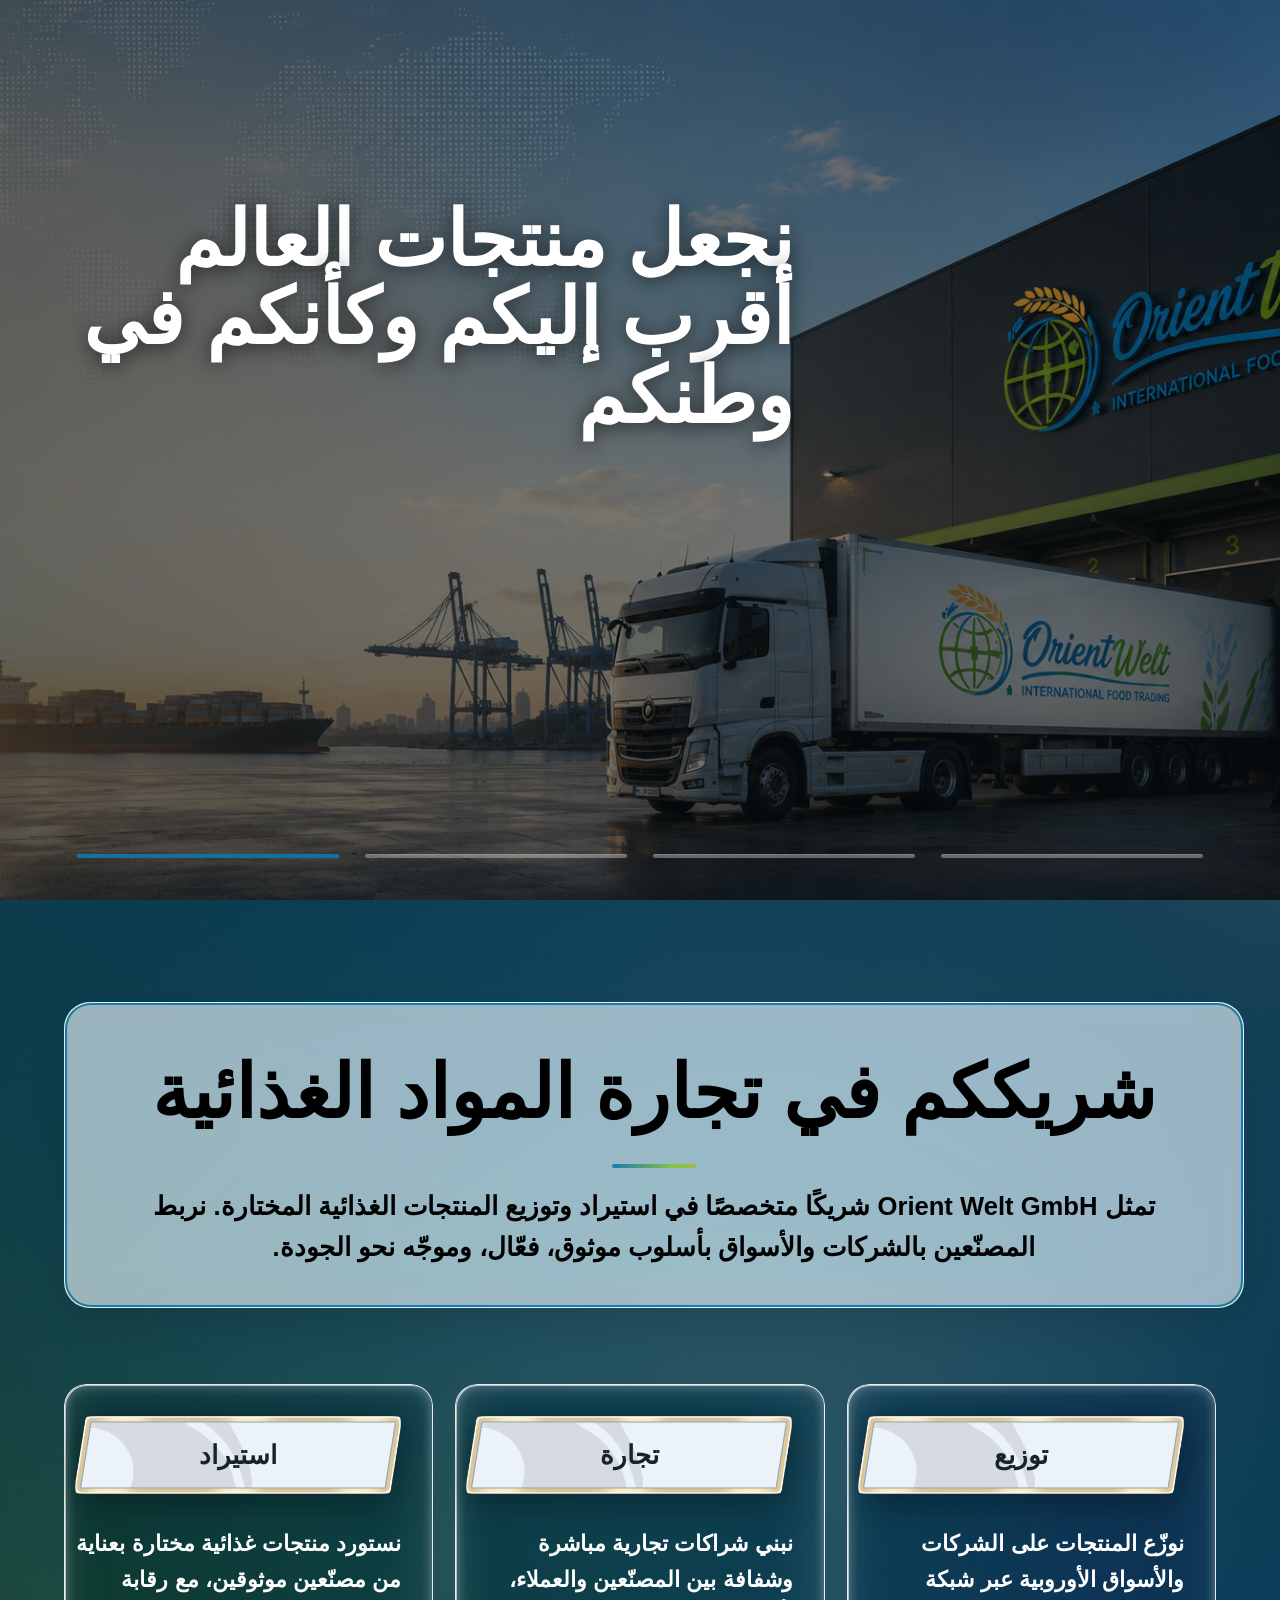
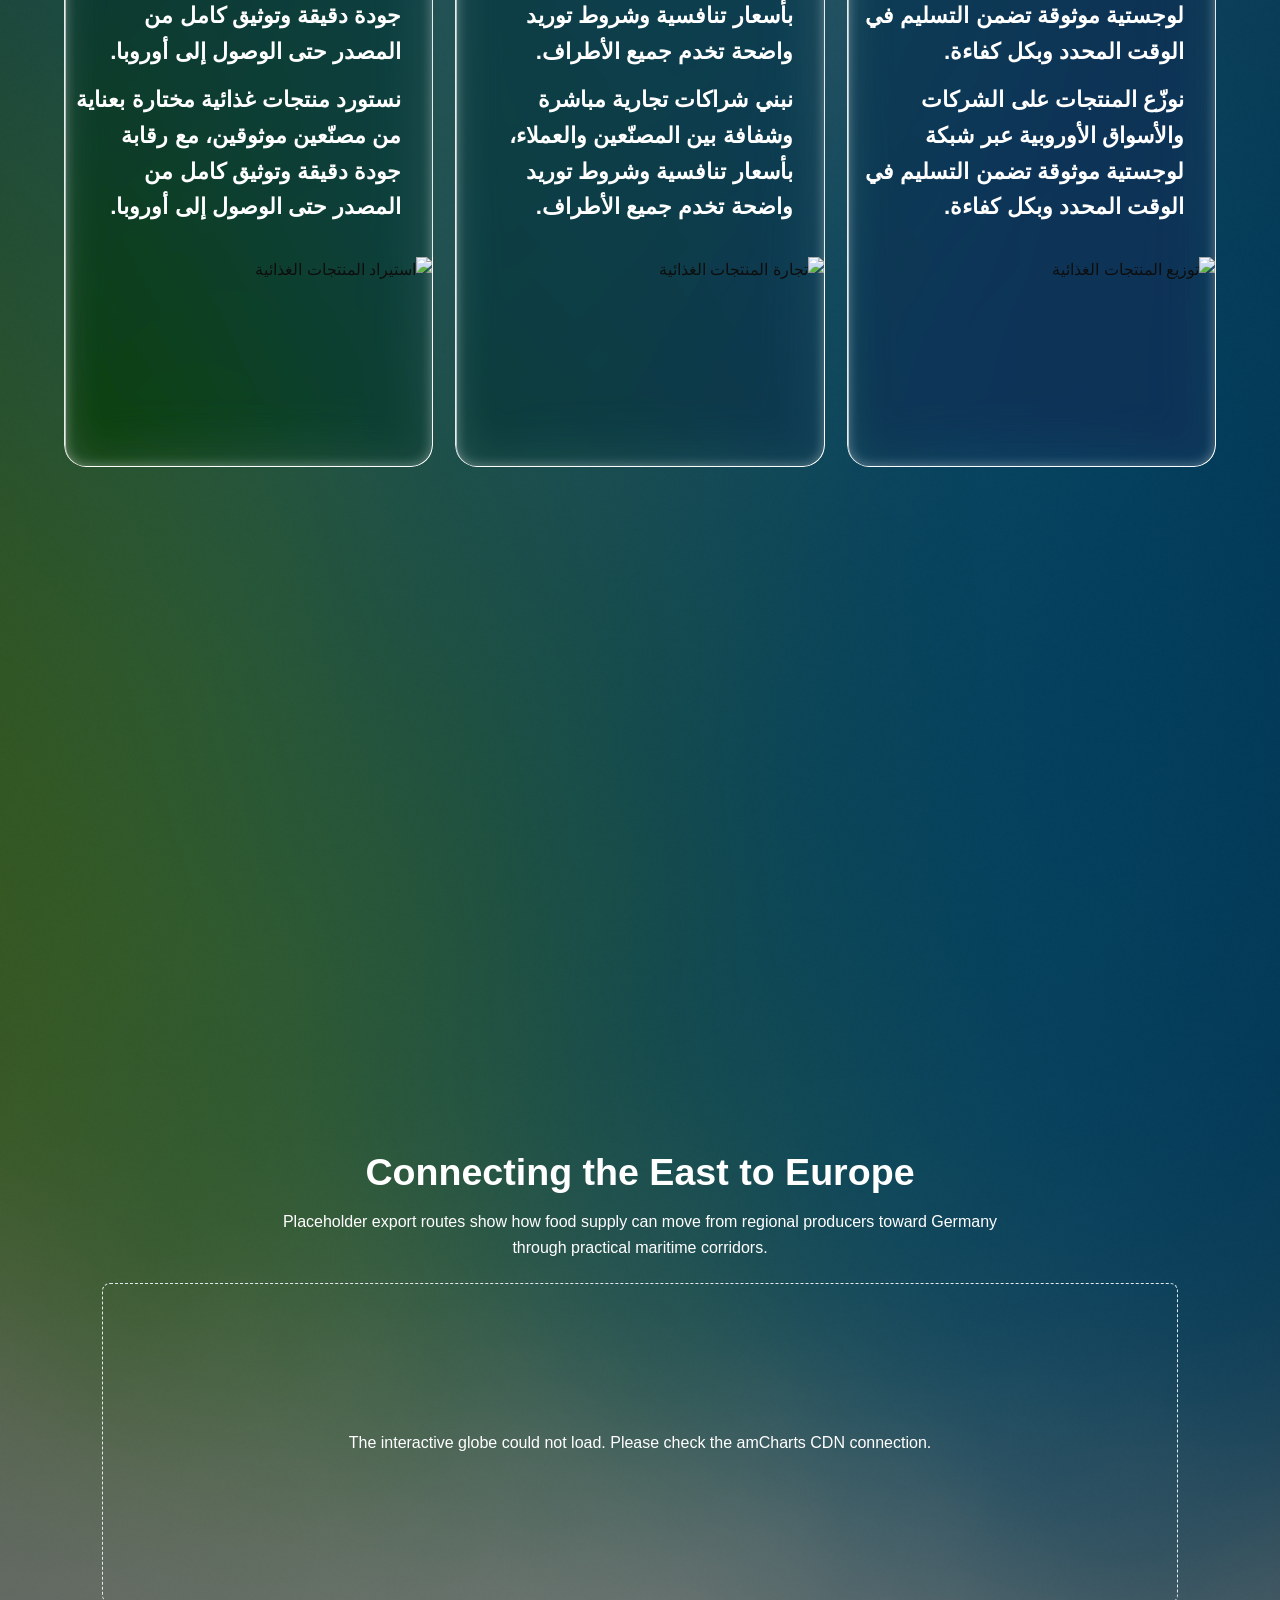
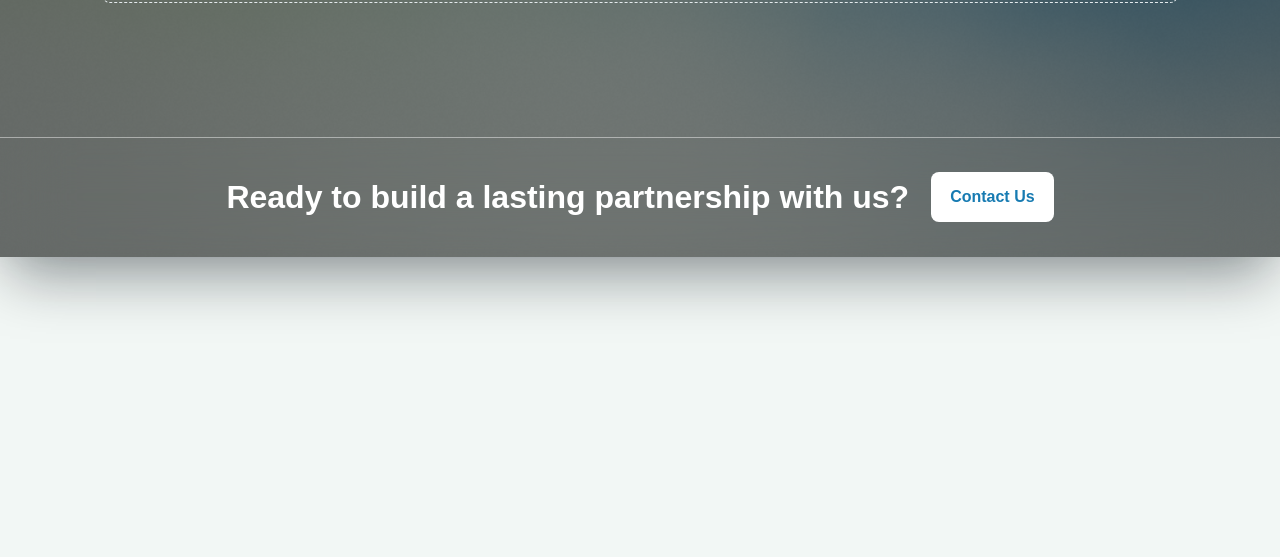
==== commit 4ca75131: "Redesign hero slide 2 with a brighter background and pulsing CTA, rebuild the why-card title frames " ====
--- a/index.html
+++ b/index.html
@@ -68,13 +68,11 @@
               <h1>نجعل منتجات العالم أقرب إليكم وكأنكم في وطنكم</h1>
             </div>
           </article>
-          <article class="hero-slide hero-slide-arabic" style="--hero-image: url('../assets/images/home-header-2.png')">
+          <article class="hero-slide hero-slide-arabic hero-slide-logistics" style="--hero-image: url('../assets/images/home-hero-2.png')">
             <div class="hero-slide-copy" dir="rtl" lang="ar">
-              <span class="hero-eyebrow">شبكة لوجستية</span>
               <h2>طرق موثوقة من الشرق إلى أوروبا</h2>
-              <span class="hero-divider" aria-hidden="true"></span>
               <p>خبرة في سلسلة التبريد، وتواصل واضح، ونقل فعّال من المورد إلى المشتري.</p>
-              <a class="hero-cta" href="about.html">تعرف علينا</a>
+              <a class="hero-cta hero-cta-pulse" href="about.html">تعرف علينا</a>
             </div>
           </article>
           <article class="hero-slide hero-slide-arabic" style="--hero-image: url('../assets/images/home-header-3.png')">
--- a/css/style.css
+++ b/css/style.css
@@ -302,6 +302,44 @@
     radial-gradient(circle at 50% 28%, rgba(23,123,178,.1), transparent 38%),
     linear-gradient(180deg, rgba(12,22,27,.26), rgba(12,22,27,.46));
 }
+.hero-slide-logistics {
+  background-image: linear-gradient(90deg, rgba(0,0,0,.4), rgba(0,0,0,.1)), var(--hero-image);
+}
+.hero-slide-logistics::before {
+  background:
+    radial-gradient(circle at 50% 28%, rgba(23,123,178,.08), transparent 38%),
+    linear-gradient(180deg, rgba(12,22,27,.22), rgba(12,22,27,.4));
+}
+.hero-slide-logistics .hero-slide-copy {
+  margin-top: -120px;
+}
+.hero-slide-logistics .hero-slide-copy p {
+  font-size: clamp(1.2rem, 2.6vw, 1.6rem);
+}
+.hero-cta-pulse {
+  min-height: 64px;
+  padding: 17px 52px;
+  border: none;
+  border-radius: 999px;
+  background: var(--color-green);
+  color: #12210a;
+  font-size: 1.15rem;
+  box-shadow: 0 0 0 0 rgba(136, 195, 69, .7);
+  animation: heroCtaPulse 2s infinite;
+}
+.hero-cta-pulse:hover {
+  background: var(--color-green);
+  border-color: transparent;
+  transform: translateY(-1px) scale(1.03);
+}
+@keyframes heroCtaPulse {
+  0% { box-shadow: 0 0 0 0 rgba(136, 195, 69, .7); }
+  70% { box-shadow: 0 0 0 22px rgba(136, 195, 69, 0); }
+  100% { box-shadow: 0 0 0 0 rgba(136, 195, 69, 0); }
+}
+@media (prefers-reduced-motion: reduce) {
+  .hero-cta-pulse { animation: none; }
+}
 .hero-slide-sky .hero-slide-copy {
   align-self: start;
   margin-left: clamp(16px, 4vw, 56px);
@@ -352,11 +390,26 @@
   border-color: var(--color-blue);
   transform: translateY(-1px);
 }
-.page-hero { display: grid; align-items: center; min-height: 100vh; }
+.page-hero { display: grid; align-items: center; justify-items: center; min-height: 100vh; }
 .products-hero {
   --hero-image: url("../assets/images/products-header.jpeg?v=3");
   background-image: linear-gradient(90deg, rgba(0,0,0,.64), rgba(0,0,0,.2)), url("../assets/images/products-header.jpeg?v=3");
 }
+.hero-static-heading {
+  display: flex;
+  flex-direction: column;
+  align-items: center;
+  gap: 0.35em;
+  max-width: 900px;
+  margin: 0 auto;
+  font-size: clamp(1.5rem, 3vw, 2.4rem);
+  font-weight: 700;
+  line-height: 1.55;
+  color: var(--color-white);
+  text-shadow: 0 4px 20px rgba(0, 0, 0, 0.45);
+  text-align: center;
+}
+.hero-static-heading .hero-static-line { display: block; }
 /* ==========================================================================
    Rotating Text Animation (Rachel Smith style: CodePen /rachsmith/pen/BNKJme)
    ========================================================================== */
@@ -608,10 +661,13 @@
 .pillar-panel h3 {
   position: relative;
   margin: 0;
-  color: #000000;
-  line-height: 1.14;
+  color: #ffffff;
+  font-family: "Aref Ruqaa", "Helvetica Neue LT Arabic", "Helvetica Neue", Helvetica, Arial, sans-serif;
+  font-weight: 700;
+  line-height: 1.2;
   text-align: center;
-  font-size: clamp(1.55rem, 2.6vw, 2.25rem);
+  font-size: clamp(2.2rem, 4vw, 3.2rem);
+  text-shadow: 0 4px 14px rgba(0, 0, 0, 0.5);
 }
 @keyframes whyTitleShimmer {
   to { background-position: -220% 0; }
@@ -655,6 +711,7 @@
   grid-template-rows: 1fr auto;
   border-radius: 22px;
   background: transparent;
+  overflow: hidden;
   transition: transform .2s ease;
 }
 .why-card::before {
@@ -688,7 +745,7 @@
 .why-card-content {
   position: relative;
   z-index: 2;
-  align-self: end;
+  align-self: start;
   padding: clamp(24px, 3vw, 32px);
 }
 .why-card-head {
@@ -699,14 +756,15 @@
   margin-bottom: 32px;
 }
 .why-card-title-frame {
-  display: inline-block;
-  padding: 18px 56px;
-  border-radius: 999px;
-  border: 3px solid transparent;
-  background:
-    linear-gradient(180deg, rgba(8, 12, 8, .4), rgba(8, 12, 8, .4)) padding-box,
-    linear-gradient(135deg, #f7e29b 0%, #caa14d 35%, #8a6a2f 55%, #f7e29b 100%) border-box;
-  box-shadow: 0 6px 14px rgba(0, 0, 0, .35), inset 0 1px 1px rgba(255, 255, 255, .18);
+  display: flex;
+  align-items: center;
+  justify-content: center;
+  height: clamp(60px, 8vw, 78px);
+  aspect-ratio: 1209 / 289;
+  background-image: url('../assets/images/why-title-frame.png');
+  background-size: 100% 100%;
+  background-repeat: no-repeat;
+  filter: drop-shadow(0 8px 18px rgba(0, 0, 0, .35));
 }
 .why-card-title-frame h3 {
   margin: 0;
@@ -736,13 +794,9 @@
 .why-card p + p {
   margin-top: 12px;
 }
-.pillar-item p {
-  margin: 0;
-  color: #000000;
-}
 .why-card img {
   position: relative;
-  z-index: 2;
+  z-index: 0;
   width: 100%;
   height: 210px;
   object-fit: cover;
@@ -752,12 +806,18 @@
 }
 .pillar-panel {
   position: relative;
+  isolation: isolate;
   margin-top: 28px;
-  padding: clamp(28px, 4vw, 42px);
-  border: 1px solid #E8E5E1;
-  border-radius: 22px;
-  background: #FFFFFF;
-  box-shadow: 0 12px 34px rgba(26,51,34,.07);
+  padding: clamp(32px, 5vw, 52px) clamp(22px, 4vw, 44px);
+  border-radius: 28px;
+  background:
+    radial-gradient(circle at 14% 10%, rgba(23, 123, 178, 0.22), transparent 42%),
+    radial-gradient(circle at 88% 90%, rgba(247, 190, 73, 0.16), transparent 46%),
+    rgba(4, 10, 16, 0.52);
+  border: 1px solid rgba(255, 255, 255, 0.14);
+  box-shadow: inset 0 1px 0 rgba(255, 255, 255, 0.16), 0 30px 60px rgba(0, 0, 0, 0.35);
+  backdrop-filter: blur(30px) saturate(120%);
+  -webkit-backdrop-filter: blur(30px) saturate(120%);
   opacity: 0;
   transform: translateY(24px);
   transition: transform .45s cubic-bezier(.16,1,.3,1), opacity .6s ease;
@@ -770,19 +830,8 @@
   position: relative;
   display: grid;
   grid-template-columns: repeat(4, minmax(0, 1fr));
+  gap: 18px;
   margin-top: 34px;
-}
-.pillar-grid::before {
-  content: "";
-  position: absolute;
-  top: 27px;
-  left: 8%;
-  right: 8%;
-  height: 2px;
-  background: linear-gradient(90deg, transparent, #177bb2, #88c345, #D4A359, #177bb2, transparent);
-  background-size: 220% auto;
-  opacity: .5;
-  animation: whyTitleShimmer 6s linear infinite;
 }
 .pillar-item {
   position: relative;
@@ -791,12 +840,15 @@
   justify-items: center;
   align-content: start;
   gap: 10px;
-  min-height: 190px;
-  padding: 4px 18px;
+  padding: clamp(24px, 3vw, 30px) 16px;
+  border-radius: 20px;
+  border: 1px solid rgba(255, 255, 255, 0.14);
+  background: rgba(255, 255, 255, 0.05);
+  box-shadow: inset 1px 1px 0 rgba(255, 255, 255, 0.12);
   text-align: center;
   opacity: 0;
   transform: translateY(16px);
-  transition: transform .5s cubic-bezier(.16,1,.3,1), opacity .5s ease;
+  transition: transform .5s cubic-bezier(.16,1,.3,1), opacity .5s ease, border-color .3s ease, box-shadow .3s ease, background .3s ease;
 }
 .pillar-item.in-view {
   opacity: 1;
@@ -806,50 +858,49 @@
 .pillar-item:nth-child(2) { transition-delay: .1s; }
 .pillar-item:nth-child(3) { transition-delay: .2s; }
 .pillar-item:nth-child(4) { transition-delay: .3s; }
-.pillar-item + .pillar-item {
-  border-left: 1px solid #E8E5E1;
-}
-.pillar-panel[dir="rtl"] .pillar-item + .pillar-item {
-  border-right: 1px solid #E8E5E1;
-  border-left: 0;
+.pillar-item:hover {
+  border-color: rgba(247, 190, 73, 0.45);
+  background: rgba(255, 255, 255, 0.09);
+  box-shadow: inset 1px 1px 0 rgba(255, 255, 255, 0.16), 0 14px 30px rgba(0, 0, 0, 0.28);
 }
 .pillar-icon {
   position: relative;
   display: grid;
   place-items: center;
-  width: 54px;
-  height: 54px;
-  border: 1px solid #E8E5E1;
+  width: 64px;
+  height: 64px;
+  border: 1px solid rgba(255, 255, 255, 0.7);
   border-radius: 999px;
-  background: #FCFBFA;
+  background: rgba(255, 255, 255, 0.92);
   color: #1A3322;
   transition: transform .35s ease, box-shadow .35s ease, border-color .35s ease;
 }
 .pillar-item:hover .pillar-icon {
   transform: translateY(-4px) scale(1.06);
-  border-color: rgba(212,163,89,.5);
-  box-shadow: 0 10px 24px rgba(212,163,89,.25);
+  border-color: var(--color-gold);
+  box-shadow: 0 10px 24px rgba(247, 190, 73, 0.35);
 }
 .pillar-icon img {
   display: block;
-  width: 30px;
-  height: 30px;
+  width: 36px;
+  height: 36px;
   object-fit: contain;
 }
 .pillar-item h4 {
   margin: 4px 0 0;
-  color: #000000;
-  font-size: 1rem;
-  line-height: 1.2;
+  color: #ffffff;
+  font-size: clamp(1.1rem, 1.6vw, 1.3rem);
+  line-height: 1.25;
 }
 .pillar-item p {
-  font-size: .93rem;
-  line-height: 1.5;
+  margin: 0;
+  color: rgba(255, 255, 255, 0.8);
+  font-size: clamp(1rem, 1.3vw, 1.1rem);
+  line-height: 1.6;
 }
 @media (prefers-reduced-motion: reduce) {
   .why-heading h2::after,
   .pillar-panel h3::after,
-  .pillar-grid::before,
   .contact-signal-icon,
   .contact-signal-icon::after {
     animation: none;
@@ -859,6 +910,7 @@
   .pillar-item,
   .contact-command-heading,
   .team-showcase-heading,
+  .about-story,
   .contact-signal,
   .contact-team-card,
   .team-alt-row,
@@ -2326,11 +2378,6 @@
 .contact-hero h1 {
   text-shadow: 0 18px 46px rgba(0,0,0,.5);
 }
-@media (prefers-reduced-motion: reduce) {
-  .contact-map-heading::before {
-    animation: none;
-  }
-}
 .contact-command {
   position: relative;
   overflow: hidden;
@@ -2358,6 +2405,7 @@
   max-width: 780px;
   margin: 0 auto clamp(28px, 4vw, 46px);
   text-align: center;
+  font-family: "Aref Ruqaa", "Helvetica Neue LT Arabic", "Helvetica Neue", Helvetica, Arial, sans-serif;
 }
 .contact-command-heading h2 {
   margin: 0;
@@ -2534,6 +2582,99 @@
     clip-path: none;
   }
 }
+.about-story {
+  position: relative;
+  isolation: isolate;
+  max-width: 920px;
+  margin: 0 auto clamp(56px, 8vw, 96px);
+  padding: clamp(24px, 4vw, 40px) clamp(12px, 3vw, 24px);
+  text-align: center;
+  opacity: 0;
+  transform: translateY(28px);
+  transition: transform .6s cubic-bezier(.16,1,.3,1), opacity .6s ease;
+}
+.about-story::before {
+  content: "";
+  position: absolute;
+  inset: -4%;
+  z-index: -1;
+  border-radius: 36px;
+  background:
+    radial-gradient(circle at 15% 12%, rgba(23,123,178,.22), transparent 42%),
+    radial-gradient(circle at 88% 90%, rgba(247,190,73,.14), transparent 46%),
+    rgba(4, 10, 16, 0.52);
+  border: 1px solid rgba(255, 255, 255, 0.14);
+  box-shadow: inset 0 1px 0 rgba(255, 255, 255, 0.16), 0 30px 60px rgba(0, 0, 0, 0.35);
+  backdrop-filter: blur(30px) saturate(120%);
+  -webkit-backdrop-filter: blur(30px) saturate(120%);
+}
+.about-story.in-view {
+  opacity: 1;
+  transform: translateY(0);
+}
+.about-story-hook {
+  max-width: 760px;
+  margin: 0 auto 26px;
+  font-family: "Aref Ruqaa", "Helvetica Neue LT Arabic", "Helvetica Neue", Helvetica, Arial, sans-serif;
+  color: #ffffff;
+  font-size: clamp(2rem, 4.6vw, 3.4rem);
+  font-weight: 700;
+  line-height: 1.35;
+  text-shadow: 0 4px 14px rgba(0, 0, 0, 0.55);
+}
+.about-story-brand {
+  color: var(--color-gold);
+}
+.about-story-hook .about-story-brand {
+  display: block;
+  margin-top: 10px;
+}
+.about-story-body {
+  max-width: 660px;
+  margin: 0 auto;
+  color: rgba(255, 255, 255, 0.86);
+  font-size: clamp(1.05rem, 1.7vw, 1.25rem);
+  line-height: 2;
+  text-shadow: 0 8px 20px rgba(0, 0, 0, 0.35);
+}
+.about-story-mission {
+  max-width: 760px;
+  margin: clamp(40px, 6vw, 64px) auto 0;
+  font-family: "Aref Ruqaa", "Helvetica Neue LT Arabic", "Helvetica Neue", Helvetica, Arial, sans-serif;
+  color: #ffffff;
+  font-size: clamp(1.6rem, 3.2vw, 2.35rem);
+  font-weight: 700;
+  line-height: 1.55;
+  text-shadow: 0 4px 12px rgba(0, 0, 0, 0.5);
+}
+.about-story-mark {
+  display: block;
+  margin-bottom: 6px;
+  color: var(--color-gold);
+  font-size: 3.4rem;
+  line-height: 1;
+}
+.about-story-name {
+  position: relative;
+  max-width: 620px;
+  margin: clamp(34px, 5vw, 50px) auto 0;
+  padding-top: clamp(24px, 4vw, 36px);
+  color: #ffffff;
+  font-size: clamp(1.15rem, 2vw, 1.45rem);
+  font-weight: 700;
+  line-height: 1.75;
+  text-shadow: 0 4px 14px rgba(0, 0, 0, 0.45);
+}
+.about-story-name::before {
+  content: "";
+  position: absolute;
+  top: 0;
+  left: 50%;
+  transform: translateX(-50%);
+  width: 64px;
+  height: 2px;
+  background: linear-gradient(90deg, transparent, var(--color-gold), transparent);
+}
 .about-duo-grid {
   position: relative;
   isolation: isolate;
@@ -2550,9 +2691,14 @@
 /* Border-trace animation (reference: CodePen /Rplus/pen/abPLGx — pure CSS
    border animation without SVG), reimplemented with clip-path so it scales
    with this panel's fluid width instead of the pen's fixed-size box.
-   Green and blue trace the border in opposite directions so they meet
-   twice per cycle (top edge, then bottom edge) — the particle burst in
-   .border-spark-canvas (below) fires at those same instants. */
+   Blue starts clockwise (top->right->bottom), green starts counter-
+   clockwise (top->left->bottom); each only ever reaches the midpoint of
+   the top/bottom edge (not the far corner), so they meet exactly at that
+   midpoint rather than overlapping across the whole edge. `alternate`
+   toggles each one's direction right at that meeting (sending it back up
+   the same side, i.e. counter-clockwise for blue / clockwise for green),
+   then toggles again when they meet at the top. The particle burst in
+   .border-spark-canvas (below) fires at those same meeting instants. */
 .about-duo-grid::before,
 .about-duo-grid::after {
   content: "";
@@ -2562,23 +2708,21 @@
   border-radius: inherit;
   pointer-events: none;
   box-shadow: inset 0 0 0 2px var(--color-green);
-  animation: aboutDuoBorderTraceCCW 6s linear infinite;
+  animation: aboutDuoBorderTraceCCW 3s linear infinite alternate;
 }
 .about-duo-grid::after {
   box-shadow: inset 0 0 0 2px var(--color-blue);
   animation-name: aboutDuoBorderTraceCW;
 }
 @keyframes aboutDuoBorderTraceCCW {
-  0%, 100% { clip-path: inset(0 0 calc(100% - 3px) 0); }
-  25% { clip-path: inset(0 calc(100% - 3px) 0 0); }
-  50% { clip-path: inset(calc(100% - 3px) 0 0 0); }
-  75% { clip-path: inset(0 0 0 calc(100% - 3px)); }
+  0% { clip-path: inset(0 50% calc(100% - 3px) 0); }
+  50% { clip-path: inset(0 calc(100% - 3px) 0 0); }
+  100% { clip-path: inset(calc(100% - 3px) 50% 0 0); }
 }
 @keyframes aboutDuoBorderTraceCW {
-  0%, 100% { clip-path: inset(0 0 calc(100% - 3px) 0); }
-  25% { clip-path: inset(0 0 0 calc(100% - 3px)); }
-  50% { clip-path: inset(calc(100% - 3px) 0 0 0); }
-  75% { clip-path: inset(0 calc(100% - 3px) 0 0); }
+  0% { clip-path: inset(0 0 calc(100% - 3px) 50%); }
+  50% { clip-path: inset(0 0 0 calc(100% - 3px)); }
+  100% { clip-path: inset(calc(100% - 3px) 0 0 50%); }
 }
 /* Particle-burst spark (reference: CodePen /kaigth/pen/PoQMMv — a fading
    particle shower, ported from Three.js to a 2D canvas since we only need
@@ -2690,27 +2834,27 @@
   z-index: 2;
   width: min(70%, 640px);
   padding: clamp(22px, 3.5vw, 34px);
-  border: 1px solid rgba(255,255,255,.68);
-  border-top-color: rgba(255,255,255,.92);
+  border: 1px solid rgba(255,255,255,.48);
+  border-top-color: rgba(255,255,255,.64);
   border-radius: 24px;
-  background: linear-gradient(135deg, rgba(255,255,255,.41), rgba(255,255,255,.2));
+  background: linear-gradient(135deg, rgba(255,255,255,.37), rgba(255,255,255,.18));
   box-shadow: 0 22px 52px rgba(7,17,24,.32), inset 0 1px 2px rgba(255,255,255,.85);
   backdrop-filter: blur(16px) saturate(160%);
   -webkit-backdrop-filter: blur(16px) saturate(160%);
-  color: #000000;
+  color: #ffffff;
 }
 .story-slide-title-start { margin-inline-end: auto; margin-inline-start: clamp(20px, 6vw, 90px); }
 .story-slide-title-end { margin-inline-start: auto; }
 .story-slide-title h2 {
   margin: 0 0 12px;
-  color: #000000;
+  color: #ffffff;
   font-size: clamp(3rem, 5.2vw, 4.3rem);
   font-weight: 900;
   line-height: 1.18;
 }
 .story-slide-title p {
   margin: 0;
-  color: #000000;
+  color: #ffffff;
   font-size: 2rem;
   line-height: 1.7;
 }
@@ -2985,53 +3129,20 @@
     var(--color-white);
 }
 .contact-map-heading {
-  position: relative;
-  isolation: isolate;
-  overflow: hidden;
-  max-width: 620px;
+  max-width: 1040px;
   margin: 0 auto clamp(20px, 3vw, 30px);
-  padding: clamp(28px, 4.5vw, 42px) clamp(24px, 5vw, 44px);
-  border-radius: clamp(28px, 4vw, 40px);
-  background: linear-gradient(160deg, rgba(255,255,255,.62), rgba(255,255,255,.22) 55%, rgba(255,255,255,.46));
-  backdrop-filter: blur(30px) saturate(220%) brightness(1.18) contrast(1.05);
-  -webkit-backdrop-filter: blur(30px) saturate(220%) brightness(1.18) contrast(1.05);
-  border: 1px solid rgba(255,255,255,.9);
-  box-shadow:
-    0 26px 60px -18px rgba(7,17,24,.28),
-    inset 0 1.5px 1px rgba(255,255,255,1),
-    inset 0 -16px 30px -14px rgba(23,123,178,.18);
+  padding: clamp(56px, 9vw, 84px) clamp(48px, 9vw, 84px);
+  background: url("../assets/images/title-frame-3-white.png") no-repeat center / 100% 100%;
   text-align: center;
-}
-.contact-map-heading::before,
-.contact-map-heading::after {
-  content: "";
-  position: absolute;
-  z-index: -1;
-  pointer-events: none;
-}
-.contact-map-heading::before {
-  inset: -20% -10%;
-  background:
-    radial-gradient(48% 38% at 24% -6%, rgba(255,255,255,1), transparent 68%),
-    radial-gradient(70% 60% at 102% 108%, rgba(23,123,178,.32), transparent 65%),
-    radial-gradient(60% 55% at -6% 100%, rgba(212,163,89,.26), transparent 68%);
-  animation: liquidGlassShimmer 9s ease-in-out infinite alternate;
-}
-.contact-map-heading::after {
-  inset: 0;
-  border-radius: inherit;
-  background: linear-gradient(118deg, rgba(255,255,255,.65) 0%, transparent 30%, transparent 68%, rgba(212,163,89,.28) 100%);
-}
-@keyframes liquidGlassShimmer {
-  0% { transform: translate(0, 0) scale(1); }
-  100% { transform: translate(3%, -2%) scale(1.05); }
 }
 .contact-map-heading h2 {
   margin: 0;
-  color: #000000;
-  font-size: clamp(1.5rem, 3vw, 2.2rem);
+  padding: 1.8em 1em;
+  color: #ffffff;
+  font-size: clamp(3rem, 6vw, 4.4rem);
   font-weight: 900;
-  text-shadow: 0 1px 0 rgba(255,255,255,.65), 0 14px 30px rgba(12,32,44,.16);
+  font-family: "Aref Ruqaa", "Helvetica Neue LT Arabic", "Helvetica Neue", Helvetica, Arial, sans-serif;
+  text-shadow: 0 16px 40px rgba(0,0,0,.45);
 }
 .contact-map-frame {
   position: relative;
@@ -3364,20 +3475,7 @@
   }
   .pillar-grid {
     grid-template-columns: repeat(2, minmax(0, 1fr));
-    gap: 24px 18px;
-  }
-  .pillar-grid::before {
-    display: none;
-  }
-  .pillar-item {
-    min-height: 0;
-    padding: 0 12px;
-  }
-  .pillar-item + .pillar-item {
-    border-left: 0;
-  }
-  .pillar-panel[dir="rtl"] .pillar-item + .pillar-item {
-    border-right: 0;
+    gap: 16px;
   }
   .products-feature-bar {
     grid-template-columns: repeat(2, minmax(0, 1fr));
@@ -3661,7 +3759,6 @@
   border-bottom: 1px solid rgba(255, 255, 255, 0.6);
 }
 
-body[data-page="home"] .pillar-panel,
 body[data-page="home"] .product-tab-panel {
   background: rgba(255, 255, 255, 0.76);
   backdrop-filter: blur(24px) saturate(210%);
@@ -3698,32 +3795,19 @@
 }
 
 body[data-page="home"] .why-card-content,
-body[data-page="home"] .pillar-panel,
 body[data-page="home"] .product-tab-copy {
   color: #000000;
 }
 
-body[data-page="home"] .pillar-panel h3,
 body[data-page="home"] .product-tab-panel h3 {
   color: #000000;
 }
 body[data-page="home"] .why-card h3 {
   color: #ffffff;
 }
-
-body[data-page="home"] .pillar-item {
-  background: rgba(255, 255, 255, 0.68);
-  backdrop-filter: blur(16px) saturate(180%);
-  -webkit-backdrop-filter: blur(16px) saturate(180%);
-  border: 1px solid rgba(255, 255, 255, 0.85);
-  border-radius: var(--radius);
-  box-shadow: 0 4px 14px rgba(7, 17, 24, 0.06);
-}
-
-body[data-page="home"] .pillar-icon {
-  background: rgba(255, 255, 255, 0.9);
-  border: 1px solid rgba(255, 255, 255, 0.95);
-  box-shadow: 0 4px 12px rgba(14, 130, 206, 0.12);
+body[data-page="home"] .why-card-title-frame h3 {
+  color: #16232b;
+  font-size: clamp(1.1rem, 2.2vw, 1.6rem);
 }
 
 body[data-page="home"] .product-tab {
@@ -3763,7 +3847,6 @@
   position: relative;
   background-color: #071118;
   color: #ffffff;
-  font-family: "Aref Ruqaa", "Helvetica Neue LT Arabic", "Helvetica Neue", Helvetica, Arial, sans-serif;
 }
 
 body[data-page="contact"]::before,
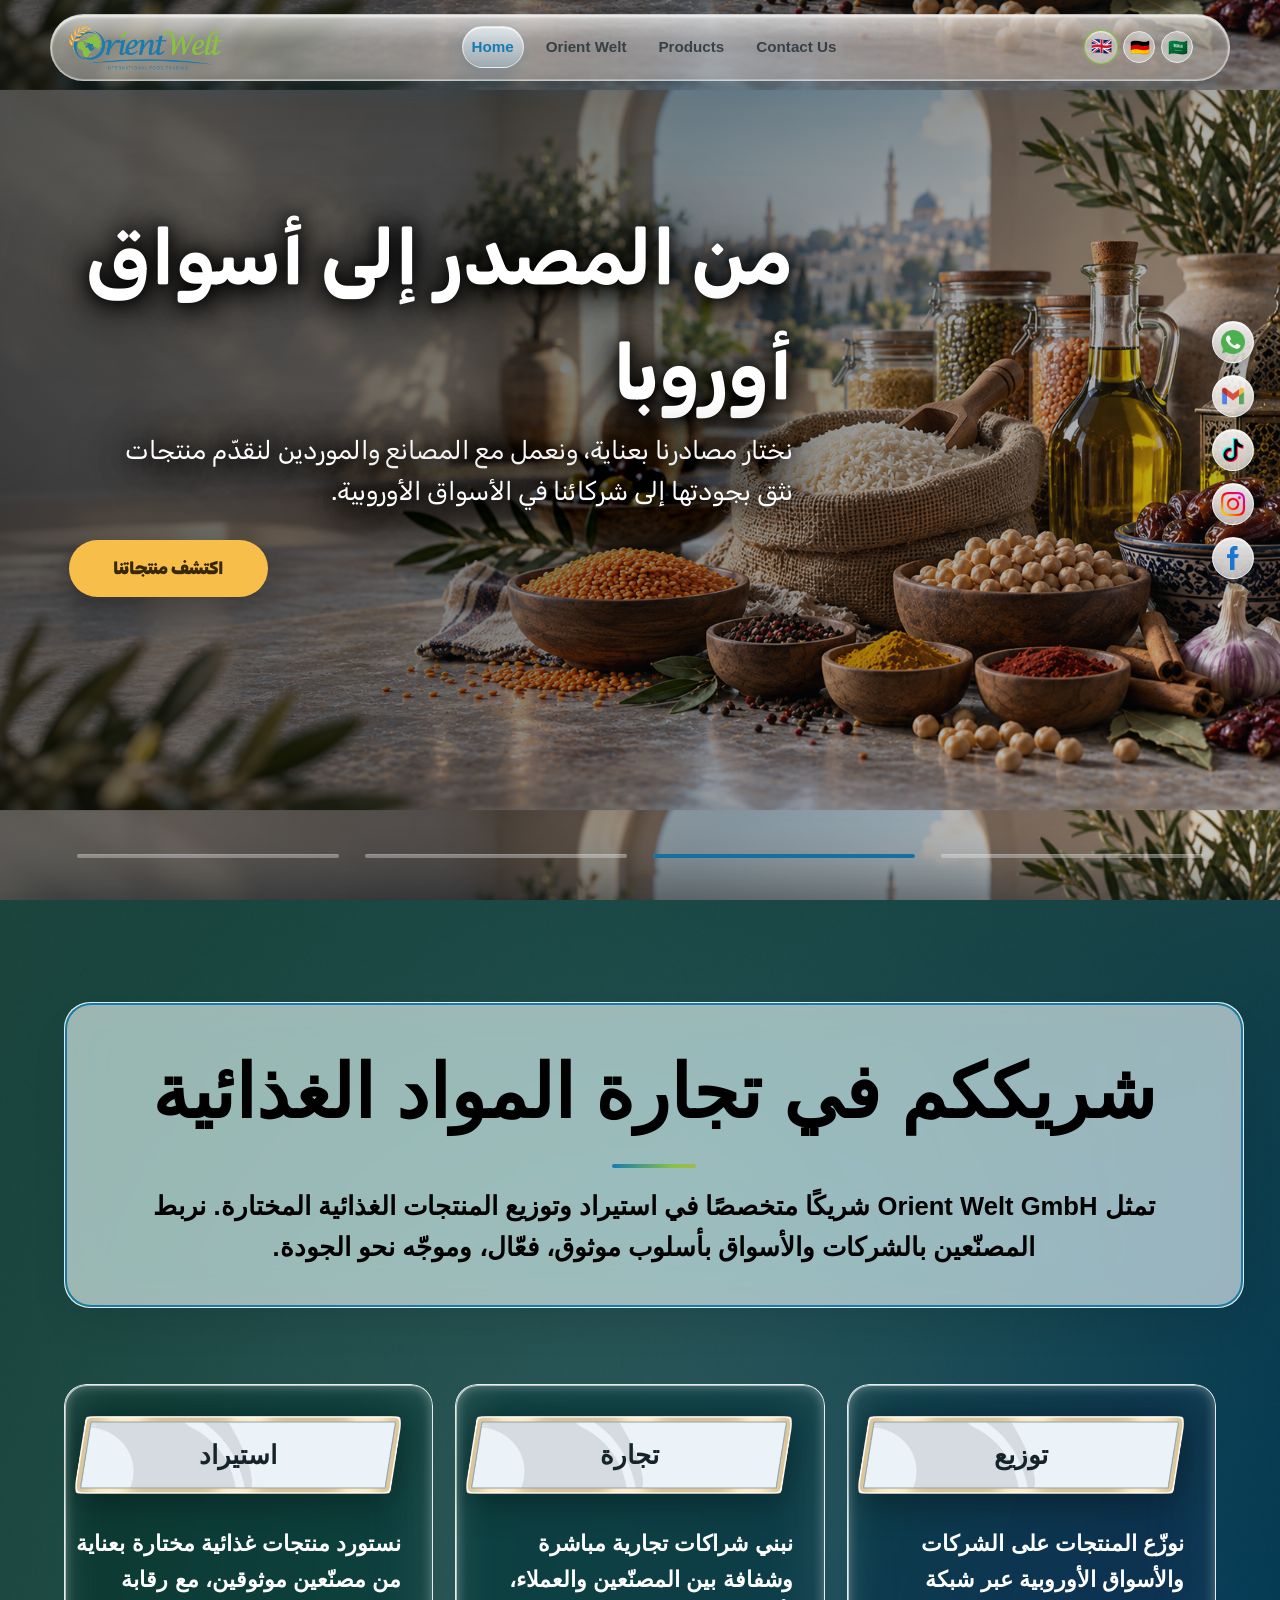
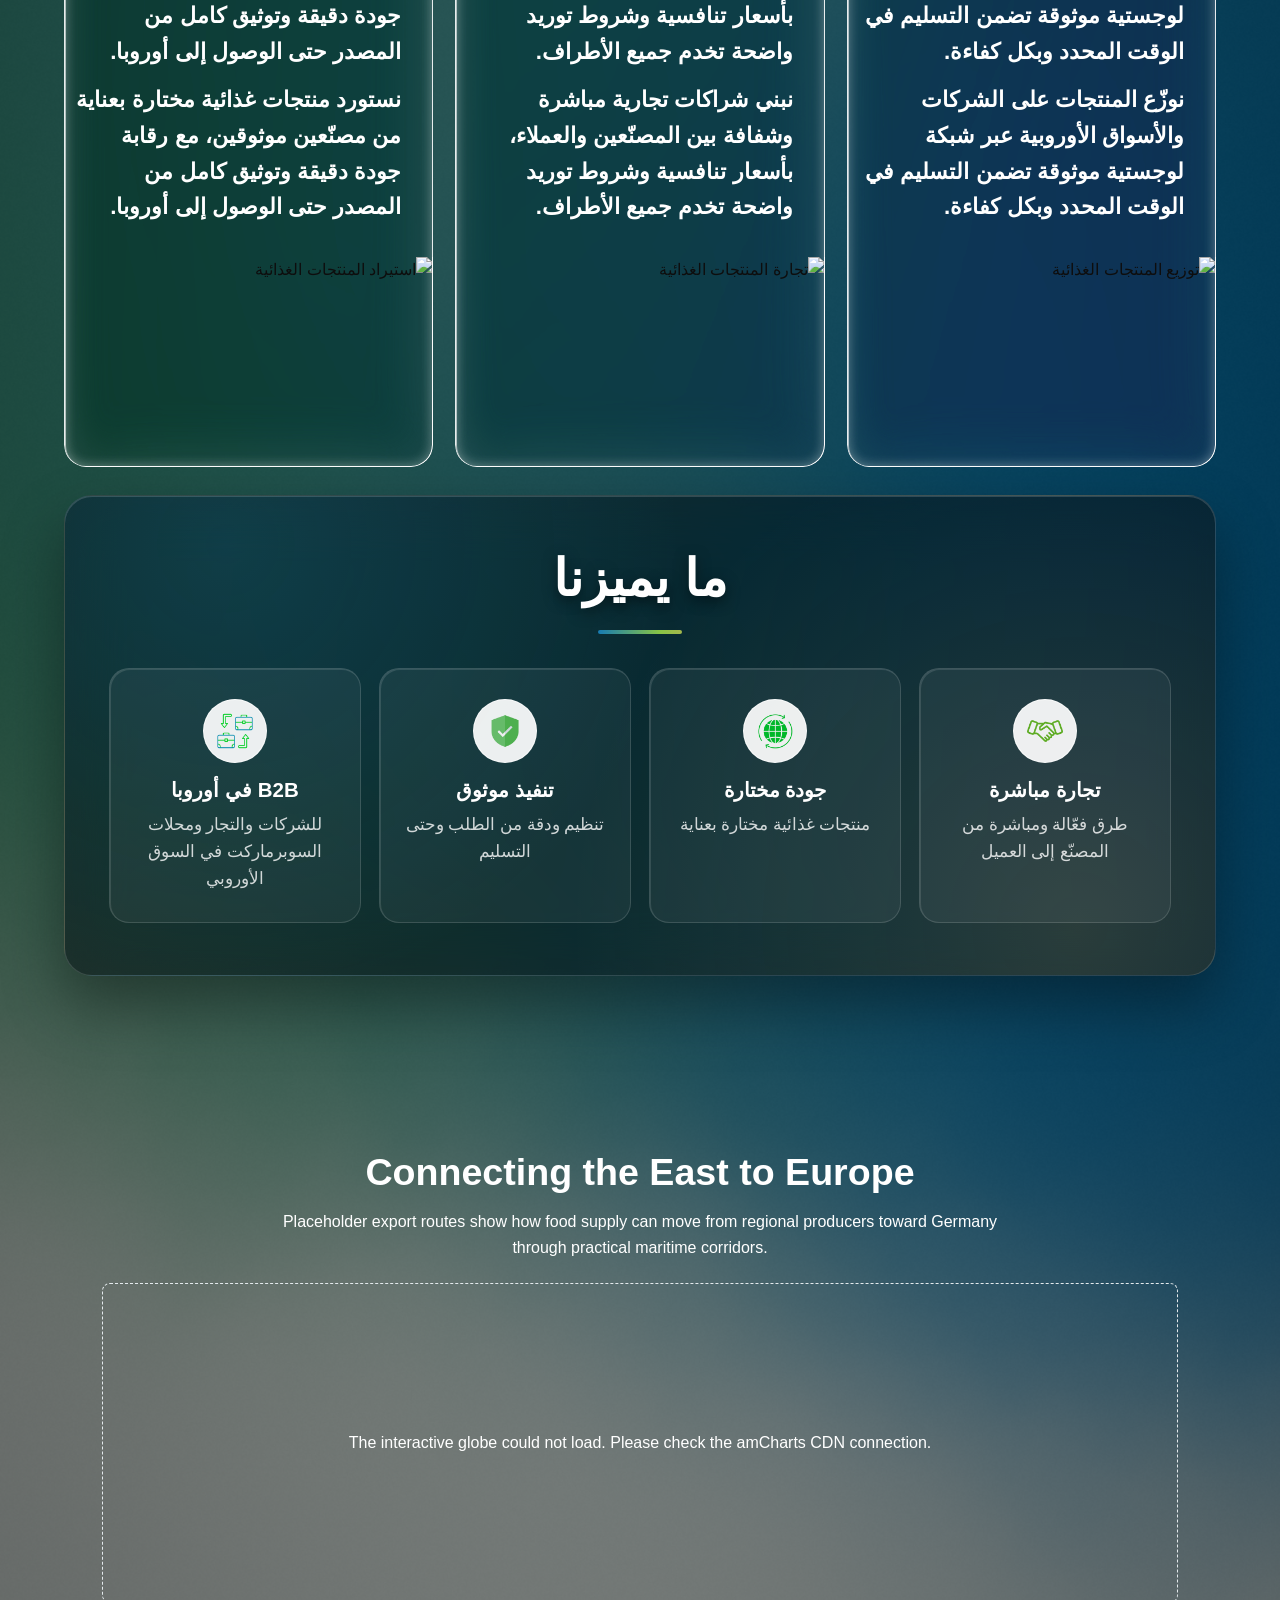
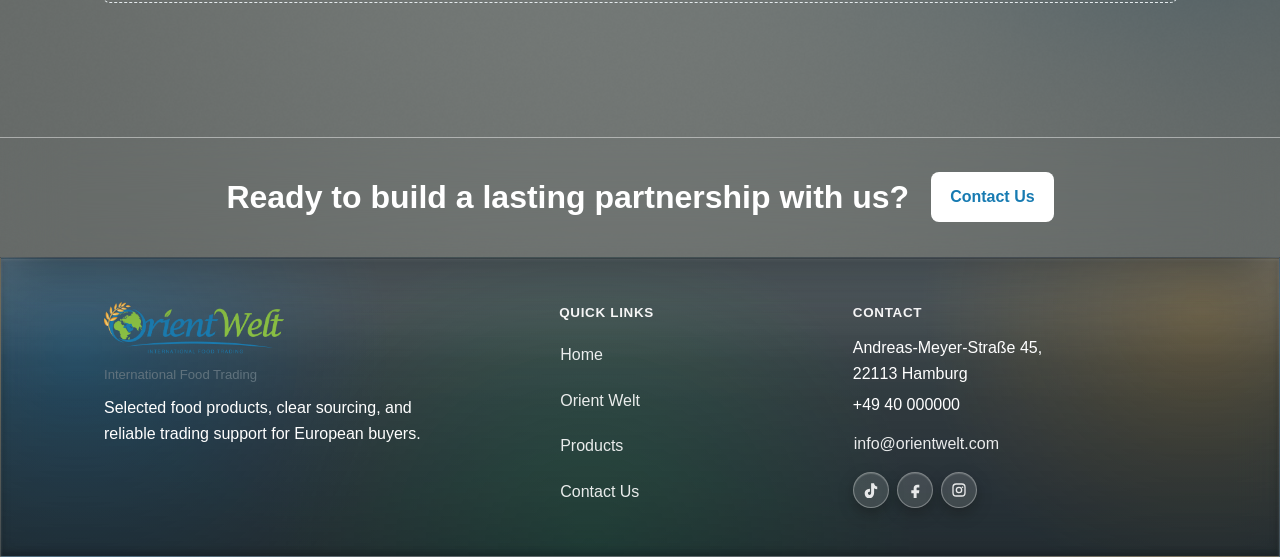
==== commit 8b547371: "Refresh the homepage hero with a multicolor Arabic headline, new imagery, and Ken Burns motion, and " ====
--- a/index.html
+++ b/index.html
@@ -5,6 +5,9 @@
     <meta name="viewport" content="width=device-width, initial-scale=1">
     <title>Orient Welt | International Food Trading</title>
     <meta name="description" content="Orient Welt imports selected food products from Middle Eastern producers into Europe.">
+    <link rel="preconnect" href="https://fonts.googleapis.com">
+    <link rel="preconnect" href="https://fonts.gstatic.com" crossorigin>
+    <link href="https://fonts.googleapis.com/css2?family=Rubik:ital,wght@0,300..900;1,300..900&display=swap" rel="stylesheet">
     <link rel="stylesheet" href="css/style.css">
     <script src="js/translations.js" defer></script>
     <script src="js/products-data.js" defer></script>
@@ -63,28 +66,25 @@
         <input class="hero-radio sr-only" type="radio" id="hero-slide-3" name="hero-slide" tabindex="-1">
         <input class="hero-radio sr-only" type="radio" id="hero-slide-4" name="hero-slide" tabindex="-1">
         <div class="hero-slider">
-          <article class="hero-slide hero-slide-arabic hero-slide-sky" style="--hero-image: url('../assets/images/hero-header-1.png')">
+          <article class="hero-slide hero-slide-arabic hero-slide-sky" style="--hero-image: url('../assets/images/home/hero-1.png')">
             <div class="hero-slide-copy" dir="rtl">
-              <h1>نجعل منتجات العالم أقرب إليكم وكأنكم في وطنكم</h1>
-            </div>
-          </article>
-          <article class="hero-slide hero-slide-arabic hero-slide-logistics" style="--hero-image: url('../assets/images/home-hero-2.png')">
+              <h1 class="multicolor-text">نَجْعَلُ مُنْتَجَاتِ الْعَالَمِ أَقْرَبَ إِلَيْكُمْ كَأَنَّكُمْ فِي وَطَنِكُمْ</h1>
+            </div>
+          </article>
+          <article class="hero-slide hero-slide-arabic hero-slide-logistics hero-slide-topleft" style="--hero-image: url('../assets/images/home/hero-2.png')">
             <div class="hero-slide-copy" dir="rtl" lang="ar">
-              <h2>طرق موثوقة من الشرق إلى أوروبا</h2>
-              <p>خبرة في سلسلة التبريد، وتواصل واضح، ونقل فعّال من المورد إلى المشتري.</p>
-              <a class="hero-cta hero-cta-pulse" href="about.html">تعرف علينا</a>
-            </div>
-          </article>
-          <article class="hero-slide hero-slide-arabic" style="--hero-image: url('../assets/images/home-header-3.png')">
+              <h2>خضروات وفواكه مجمّدة بجودة نثق بها</h2>
+              <a class="hero-cta hero-cta-pulse" href="products.html">اكتشف منتجاتنا</a>
+            </div>
+          </article>
+          <article class="hero-slide hero-slide-arabic hero-slide-pantry hero-slide-topleft" style="--hero-image: url('../assets/images/home/hero-3.png')">
             <div class="hero-slide-copy" dir="rtl" lang="ar">
-              <span class="hero-eyebrow">الشراكة أولاً</span>
-              <h2>بُنينا من أجل شراكات تجارية طويلة الأمد</h2>
-              <span class="hero-divider" aria-hidden="true"></span>
-              <p>نُقدّر الخدمة العملية، والتوريد المستقر، والعلاقات القائمة على الثقة.</p>
-              <a class="hero-cta" href="contact.html">تواصل معنا</a>
-            </div>
-          </article>
-          <article class="hero-slide hero-slide-arabic" style="--hero-image: url('../assets/images/home-header-4.png')">
+              <h2>من المصدر إلى أسواق أوروبا</h2>
+              <p>نختار مصادرنا بعناية، ونعمل مع المصانع والموردين لنقدّم منتجات نثق بجودتها إلى شركائنا في الأسواق الأوروبية.</p>
+              <a class="hero-cta hero-cta-gold" href="products.html">اكتشف منتجاتنا</a>
+            </div>
+          </article>
+          <article class="hero-slide hero-slide-arabic" style="--hero-image: url('../assets/images/home/hero-4.png')">
             <div class="hero-slide-copy" dir="rtl" lang="ar">
               <span class="hero-eyebrow">تشكيلة مركزة</span>
               <h2>مجموعة مختارة لاحتياجات قطاع المواد الغذائية اليومية</h2>
--- a/css/style.css
+++ b/css/style.css
@@ -40,7 +40,6 @@
 html { scroll-behavior: smooth; }
 body {
   margin: 0;
-  padding-bottom: var(--footer-reveal-space, 320px);
   color: #000000;
   font-family: "Helvetica Neue LT Arabic", "Helvetica Neue", Helvetica, Arial, sans-serif;
   line-height: 1.6;
@@ -102,7 +101,6 @@
   transition: transform .32s ease, opacity .24s ease;
   will-change: transform, opacity;
 }
-.site-header.is-coverflow-hidden,
 .site-header.is-chrome-hidden {
   opacity: 0;
   transform: translate(-50%, -140%);
@@ -255,6 +253,37 @@
   place-items: center;
   text-align: center;
 }
+body[data-page="home"] .hero-slide {
+  background-size: cover, 100%;
+  background-position: center, center;
+  animation-duration: 20s;
+  animation-timing-function: ease-in-out;
+  animation-iteration-count: infinite;
+  animation-direction: alternate;
+}
+body[data-page="home"] .hero-slide:nth-child(1) { animation-name: heroKenBurnsTopLeft; }
+body[data-page="home"] .hero-slide:nth-child(2) { animation-name: heroKenBurnsBottomRight; }
+body[data-page="home"] .hero-slide:nth-child(3) { animation-name: heroKenBurnsTopRight; }
+body[data-page="home"] .hero-slide:nth-child(4) { animation-name: heroKenBurnsBottomLeft; }
+@keyframes heroKenBurnsTopLeft {
+  from { background-size: cover, 100%; background-position: center, center; }
+  to   { background-size: cover, 118%; background-position: center, 24% 22%; }
+}
+@keyframes heroKenBurnsBottomRight {
+  from { background-size: cover, 100%; background-position: center, center; }
+  to   { background-size: cover, 118%; background-position: center, 76% 78%; }
+}
+@keyframes heroKenBurnsTopRight {
+  from { background-size: cover, 100%; background-position: center, center; }
+  to   { background-size: cover, 118%; background-position: center, 78% 24%; }
+}
+@keyframes heroKenBurnsBottomLeft {
+  from { background-size: cover, 100%; background-position: center, center; }
+  to   { background-size: cover, 118%; background-position: center, 22% 76%; }
+}
+@media (prefers-reduced-motion: reduce) {
+  body[data-page="home"] .hero-slide { animation: none; }
+}
 .hero-slide::before {
   content: "";
   position: absolute;
@@ -276,6 +305,9 @@
   width: min(850px, calc(100% - 36px));
   color: var(--color-white);
 }
+body[data-page="home"] .hero-slide-copy {
+  font-family: "Rubik", "Helvetica Neue LT Arabic", "Helvetica Neue", Helvetica, Arial, sans-serif;
+}
 .hero-slide-copy {
   display: grid;
   justify-items: center;
@@ -294,6 +326,22 @@
 .hero-slide-arabic .hero-slide-copy p {
   margin-left: auto;
 }
+.multicolor-text {
+  color: var(--color-white);
+}
+.multicolor-text-overlay {
+  position: relative;
+  font-weight: 400;
+}
+.tashkeel-full {
+  color: var(--color-green);
+  text-shadow: none;
+}
+.tashkeel-base {
+  position: absolute;
+  inset: 0;
+  color: var(--color-white);
+}
 .hero-slide-sky {
   background-image: linear-gradient(90deg, rgba(0,0,0,.4), rgba(0,0,0,.12)), var(--hero-image);
 }
@@ -311,9 +359,22 @@
     linear-gradient(180deg, rgba(12,22,27,.22), rgba(12,22,27,.4));
 }
 .hero-slide-logistics .hero-slide-copy {
-  margin-top: -120px;
-}
-.hero-slide-logistics .hero-slide-copy p {
+  width: min(540px, calc(100% - 48px));
+  margin-top: 0;
+}
+.hero-slide-logistics .hero-slide-copy h2 {
+  font-size: clamp(2.4rem, 4.4vw, 3.9rem);
+  line-height: 1.15;
+}
+.hero-slide-pantry {
+  background-image: linear-gradient(90deg, rgba(0,0,0,.58), rgba(0,0,0,.05)), var(--hero-image);
+}
+.hero-slide-pantry::before {
+  background:
+    radial-gradient(circle at 50% 28%, rgba(23,123,178,.06), transparent 38%),
+    linear-gradient(180deg, rgba(12,22,27,.3), rgba(12,22,27,.12));
+}
+.hero-slide-pantry .hero-slide-copy p {
   font-size: clamp(1.2rem, 2.6vw, 1.6rem);
 }
 .hero-cta-pulse {
@@ -340,12 +401,27 @@
 @media (prefers-reduced-motion: reduce) {
   .hero-cta-pulse { animation: none; }
 }
-.hero-slide-sky .hero-slide-copy {
+.hero-slide-topleft .hero-slide-copy {
   align-self: start;
   margin-left: clamp(16px, 4vw, 56px);
   margin-right: auto;
   margin-top: 90px;
-  text-shadow: 0 2px 20px rgba(0,0,0,.6);
+}
+.hero-slide-sky .hero-slide-copy {
+  align-self: start;
+  margin-right: clamp(60px, 9vw, 150px);
+  margin-left: auto;
+  margin-top: 50px;
+}
+body[data-page="home"] .hero-slide-copy {
+  text-shadow:
+    0 0 16px rgba(0, 0, 0, .9),
+    0 0 40px rgba(0, 0, 0, .8),
+    0 0 80px rgba(0, 0, 0, .7),
+    0 6px 28px rgba(0, 0, 0, .85);
+}
+body[data-page="home"] .hero-cta {
+  text-shadow: none;
 }
 .hero-eyebrow {
   margin-bottom: 12px;
@@ -358,8 +434,13 @@
 .hero-slide-copy h1, .hero-slide-copy h2, .page-hero h1 {
   margin: 0;
   font-size: clamp(2.5rem, 6vw, 5.8rem);
+  letter-spacing: 0;
+}
+.hero-slide-copy h1, .hero-slide-copy h2 {
+  line-height: 1.5;
+}
+.page-hero h1 {
   line-height: 1.02;
-  letter-spacing: 0;
 }
 .hero-divider {
   width: 74px;
@@ -390,10 +471,83 @@
   border-color: var(--color-blue);
   transform: translateY(-1px);
 }
+.hero-cta-gold {
+  min-height: 56px;
+  padding: 15px 44px;
+  border: none;
+  border-radius: 999px;
+  background: var(--color-gold);
+  color: #3a2705;
+  font-size: 1.05rem;
+  box-shadow: 0 10px 30px rgba(0,0,0,.28);
+}
+.hero-cta-gold:hover {
+  background: #ffd772;
+  border-color: transparent;
+  transform: translateY(-1px);
+}
+.hero-cta-ghost {
+  gap: 10px;
+  min-height: 50px;
+  padding: 13px 26px;
+  border: none;
+  border-radius: 999px;
+  background: rgba(255,255,255,.96);
+  color: #12210a;
+  font-size: 1rem;
+}
+.hero-cta-ghost:hover {
+  background: var(--color-white);
+  border-color: transparent;
+  transform: translateY(-1px);
+}
+.hero-cta-arrow {
+  font-size: 1.2rem;
+  line-height: 1;
+}
 .page-hero { display: grid; align-items: center; justify-items: center; min-height: 100vh; }
 .products-hero {
   --hero-image: url("../assets/images/products-header.jpeg?v=3");
   background-image: linear-gradient(90deg, rgba(0,0,0,.64), rgba(0,0,0,.2)), url("../assets/images/products-header.jpeg?v=3");
+}
+.orient-story-hero {
+  background-image: linear-gradient(90deg, rgba(0,0,0,.55), rgba(0,0,0,.08)), var(--hero-image);
+}
+.orient-story-copy {
+  justify-self: start;
+  align-self: center;
+  width: min(420px, calc(100% - 36px));
+  margin-left: clamp(-24px, -1vw, 0px);
+  margin-right: auto;
+  margin-top: -18vh;
+  text-align: right;
+}
+.orient-story-copy .orient-story-line {
+  margin: 0 0 .6em;
+  font-size: clamp(1.78rem, 3.38vw, 2.37rem);
+  font-weight: 700;
+  line-height: 1.9;
+}
+.orient-story-copy .orient-story-line span {
+  color: var(--color-white);
+  text-shadow:
+    0 0 16px rgba(0, 0, 0, .9),
+    0 0 40px rgba(0, 0, 0, .8),
+    0 0 80px rgba(0, 0, 0, .7),
+    0 6px 28px rgba(0, 0, 0, .85);
+}
+.orient-story-copy .orient-story-line:last-child { margin-bottom: 0; }
+@media (max-width: 640px) {
+  .orient-story-hero {
+    background-position: left center;
+  }
+  .orient-story-copy {
+    justify-self: start;
+    align-self: end;
+    width: min(420px, calc(100% - 36px));
+    margin: 0 clamp(16px, 5vw, 32px) 32px;
+    text-align: right;
+  }
 }
 .hero-static-heading {
   display: flex;
@@ -2419,7 +2573,7 @@
   position: relative;
   isolation: isolate;
   display: grid;
-  grid-template-columns: repeat(4, minmax(0, 1fr));
+  grid-template-columns: repeat(3, minmax(0, 1fr));
   gap: clamp(16px, 2.4vw, 28px);
   max-width: 1120px;
   margin: 0 auto;
@@ -2518,6 +2672,7 @@
   font-size: clamp(1.15rem, 1.8vw, 1.45rem);
   line-height: 1.14;
   overflow-wrap: anywhere;
+  white-space: pre-line;
 }
 .contact-command-heading p {
   max-width: 640px;
@@ -3172,16 +3327,12 @@
 }
 
 .site-footer {
-  position: fixed;
-  left: 0;
-  bottom: 0;
+  position: relative;
   display: block;
   width: 100%;
   max-width: none;
-  max-height: min(70vh, var(--footer-reveal-space, 320px));
   margin: 0;
   padding: clamp(28px, 4vw, 44px) 0;
-  z-index: 5;
   overflow: hidden;
   isolation: isolate;
   color: #000000;
@@ -3201,9 +3352,7 @@
     inset 0 0 0 1px rgba(255,255,255,.26);
   backdrop-filter: blur(22px) saturate(180%);
   -webkit-backdrop-filter: blur(22px) saturate(180%);
-  transition: z-index 0s linear .18s;
-}
-.site-footer.topper { z-index: 20; transition-delay: 0s; }
+}
 .site-footer::before {
   content: "";
   position: absolute;
@@ -3267,6 +3416,9 @@
   gap: 6px;
   font-style: normal;
   color: #000000;
+}
+.site-footer address span {
+  white-space: pre-line;
 }
 .site-footer a {
   width: fit-content;
@@ -3480,20 +3632,6 @@
   .products-feature-bar {
     grid-template-columns: repeat(2, minmax(0, 1fr));
   }
-  .contact-signal-grid {
-    grid-template-columns: repeat(2, minmax(0, 1fr));
-  }
-  .contact-signal:not(:first-child) {
-    border-inline-start: 0;
-    border-block-start: 0;
-  }
-  .contact-signal:nth-child(2n) {
-    border-inline-start: 1px solid rgba(32,50,59,.12);
-  }
-  .contact-signal:nth-child(n+3) {
-    border-block-start: 1px solid rgba(32,50,59,.12);
-    padding-top: 20px;
-  }
   .contact-team-grid {
     grid-template-columns: 1fr;
   }
@@ -3664,13 +3802,15 @@
    - Emerald Fresh Green: rgba(46, 204, 113, 0.75) / #2ecc71
    - Radiant Sunset Orange: rgba(255, 122, 0, 0.75) / #ff7a00
    ========================================================================== */
-body[data-page="home"] {
+body[data-page="home"],
+body[data-page="products"] {
   position: relative;
   background-color: #f2f7f5;
   color: #000000;
 }
 
-body[data-page="home"]::before {
+body[data-page="home"]::before,
+body[data-page="products"]::before {
   content: "";
   position: fixed;
   inset: 0;
@@ -3692,7 +3832,8 @@
   transform: translateZ(0);
 }
 
-body[data-page="home"] main {
+body[data-page="home"] main,
+body[data-page="products"] main {
   background: transparent;
 }
 
@@ -3706,7 +3847,8 @@
   pointer-events: none;
 }
 
-body[data-page="home"].home-shader-fallback .home-shader-bg {
+body[data-page="home"].home-shader-fallback .home-shader-bg,
+body[data-page="products"].home-shader-fallback .home-shader-bg {
   background:
     radial-gradient(ellipse farthest-corner at 0% 0%, rgba(23, 123, 178, 0.3), transparent 78%),
     radial-gradient(ellipse farthest-corner at 100% 0%, rgba(23, 123, 178, 0.28), transparent 78%),
@@ -3721,7 +3863,8 @@
     linear-gradient(160deg, #dceef4 0%, #dceef4 60%, #e9f5ee 100%);
 }
 
-body[data-page="home"] .content-parallax-panel {
+body[data-page="home"] .content-parallax-panel,
+body[data-page="products"] .content-parallax-panel {
   position: relative;
   z-index: 2;
   overflow: hidden;
@@ -3734,7 +3877,8 @@
     inset 0 2px 3px rgba(255, 255, 255, 0.9);
 }
 
-body[data-page="home"] .content-parallax-panel::before {
+body[data-page="home"] .content-parallax-panel::before,
+body[data-page="products"] .content-parallax-panel::before {
   content: "";
   position: absolute;
   inset: 0;
@@ -3743,7 +3887,8 @@
   background: rgba(0, 0, 0, 0.5);
 }
 
-body[data-page="home"] .content-parallax-panel > section {
+body[data-page="home"] .content-parallax-panel > section,
+body[data-page="products"] .content-parallax-panel > section {
   background: transparent;
 }
 
@@ -3857,14 +4002,22 @@
   z-index: -1;
   pointer-events: none;
   background:
-    radial-gradient(circle 520px at 12% 14%, rgba(14, 130, 206, 0.9) 0%, transparent 68%),
-    radial-gradient(circle 500px at 88% 18%, rgba(245, 166, 35, 0.6) 0%, transparent 62%),
-    radial-gradient(circle 560px at 50% 48%, rgba(46, 204, 113, 0.72) 0%, transparent 65%),
-    radial-gradient(circle 540px at 16% 82%, rgba(136, 195, 69, 0.68) 0%, transparent 64%),
-    radial-gradient(circle 560px at 86% 84%, rgba(14, 130, 206, 0.82) 0%, transparent 66%),
+    linear-gradient(rgba(14, 130, 206, .2), rgba(14, 130, 206, .2)),
+    radial-gradient(circle 680px at 10% 14%, rgba(14, 130, 206, 0.95) 0%, transparent 68%),
+    radial-gradient(circle 420px at 88% 18%, rgba(245, 166, 35, 0.5) 0%, transparent 62%),
+    radial-gradient(circle 460px at 50% 48%, rgba(46, 204, 113, 0.6) 0%, transparent 65%),
+    radial-gradient(circle 440px at 16% 82%, rgba(136, 195, 69, 0.55) 0%, transparent 64%),
+    radial-gradient(circle 740px at 86% 84%, rgba(14, 130, 206, 0.92) 0%, transparent 66%),
     linear-gradient(180deg, #071118 0%, #0c1b26 40%, #060e14 100%);
   filter: blur(50px);
   transform: translateZ(0);
+}
+
+body[data-page="contact"]::before {
+  background:
+    linear-gradient(rgba(0, 0, 0, 0.4), rgba(0, 0, 0, 0.4)),
+    radial-gradient(circle at 50% 45%, var(--color-green) 0%, var(--color-blue) 100%);
+  filter: none;
 }
 
 body[data-page="contact"] main,
@@ -3893,6 +4046,17 @@
   z-index: 1;
   pointer-events: none;
   background: rgba(0, 0, 0, 0.5);
+}
+
+body[data-page="contact"] .content-parallax-panel {
+  background: transparent;
+  backdrop-filter: none;
+  -webkit-backdrop-filter: none;
+  box-shadow: none;
+}
+
+body[data-page="contact"] .content-parallax-panel::before {
+  background: transparent;
 }
 
 body[data-page="contact"] .content-parallax-panel > section,
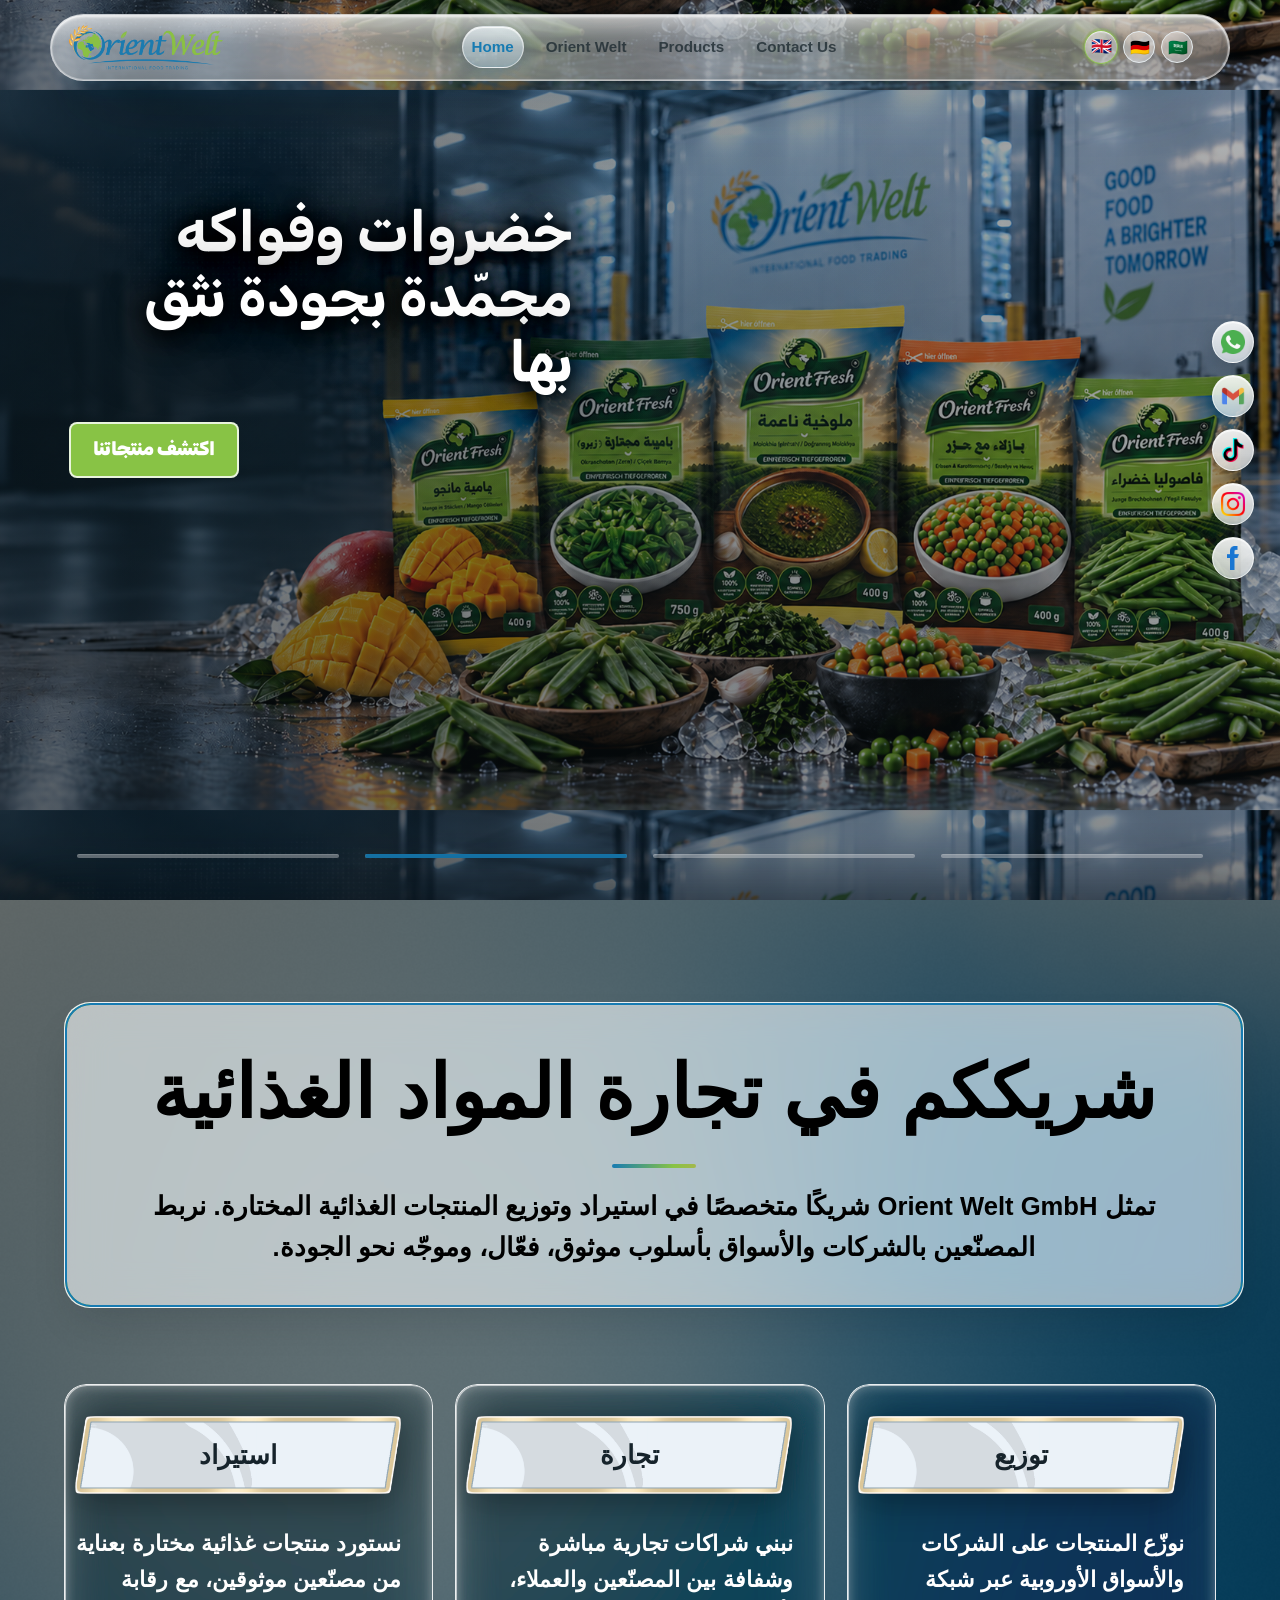
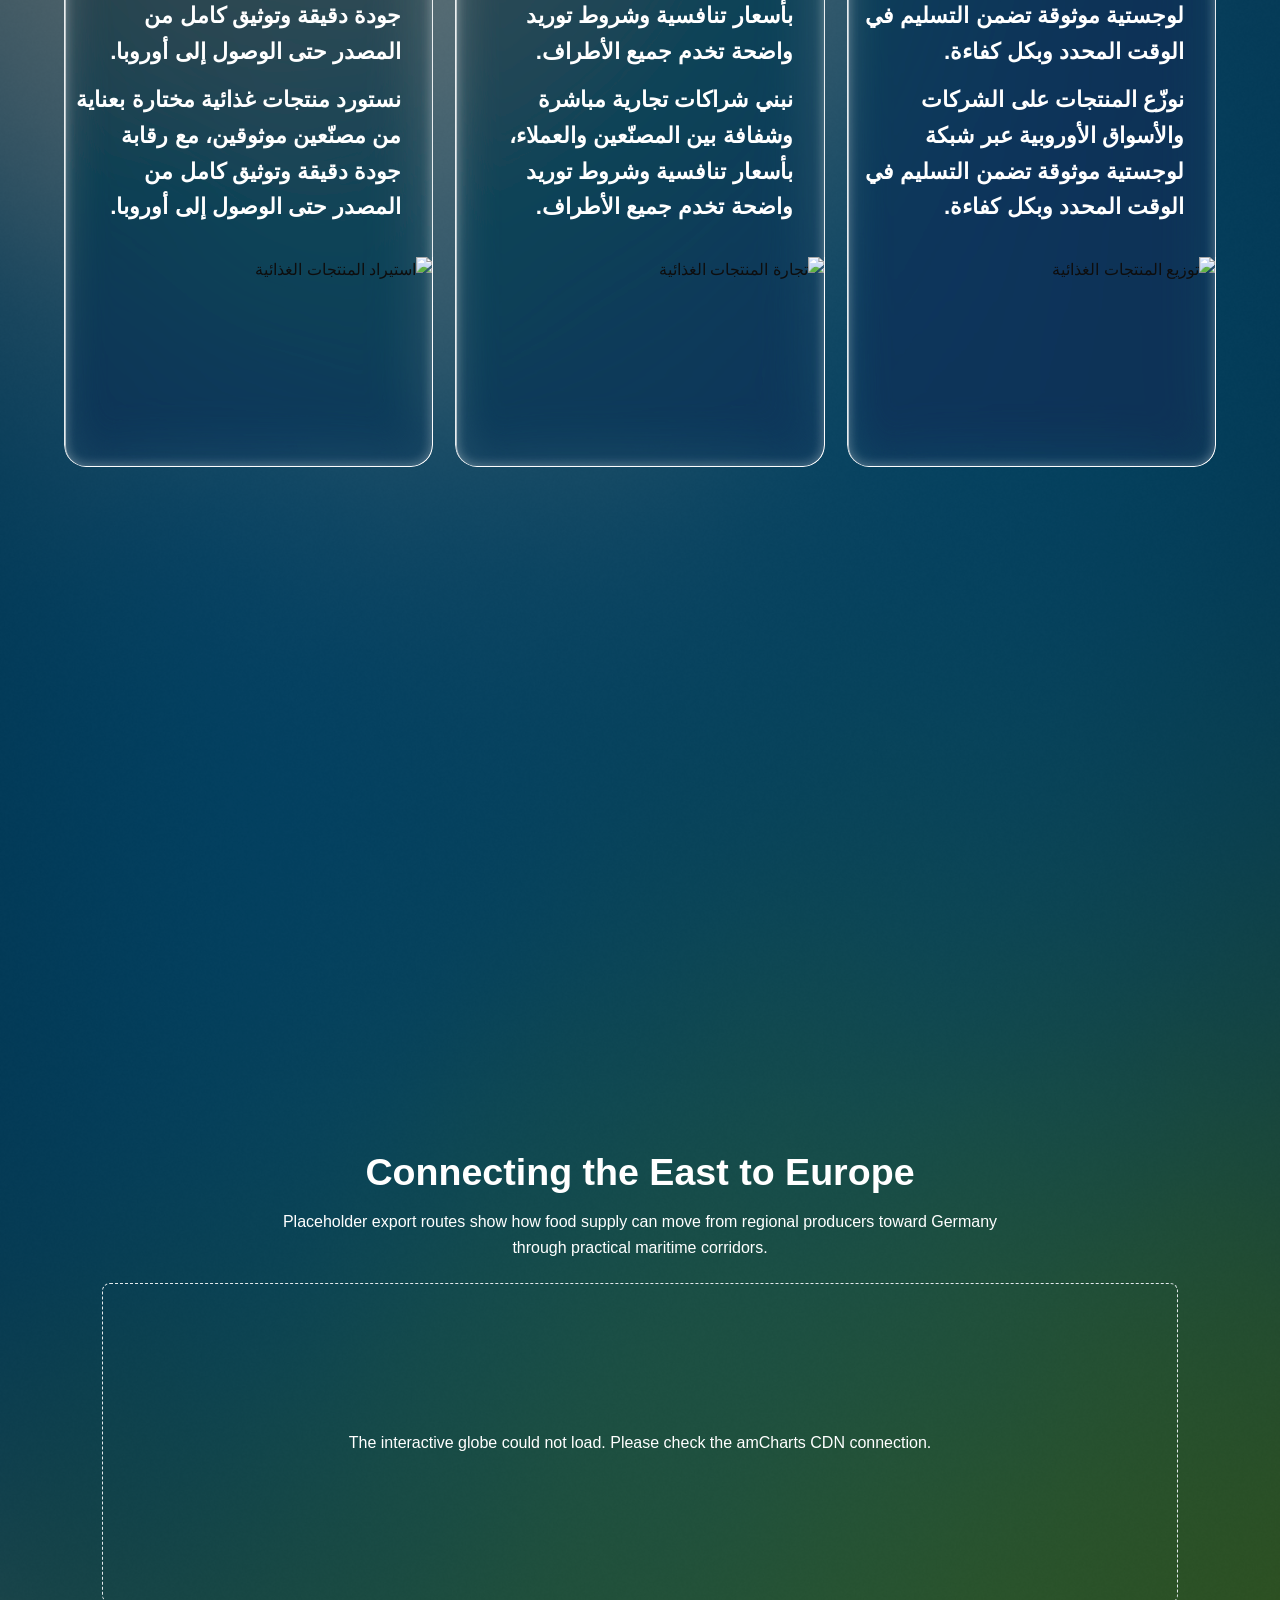
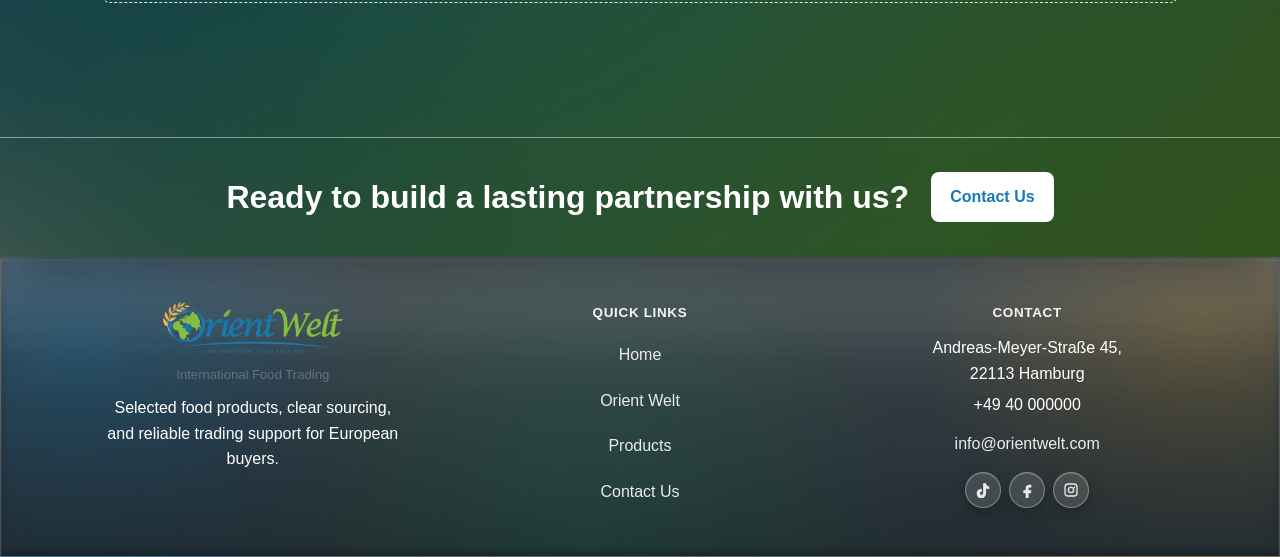
==== commit 920a071e: "Add a blue CTA to hero slide 1, swap its heading font, fix hero button spacing across slides, redesi" ====
--- a/index.html
+++ b/index.html
@@ -8,7 +8,7 @@
     <link rel="preconnect" href="https://fonts.googleapis.com">
     <link rel="preconnect" href="https://fonts.gstatic.com" crossorigin>
     <link href="https://fonts.googleapis.com/css2?family=Rubik:ital,wght@0,300..900;1,300..900&display=swap" rel="stylesheet">
-    <link rel="stylesheet" href="css/style.css">
+    <link rel="stylesheet" href="css/style.css?v=20">
     <script src="js/translations.js" defer></script>
     <script src="js/products-data.js" defer></script>
     <script src="https://cdn.amcharts.com/lib/5/index.js" defer></script>
@@ -53,9 +53,9 @@
       <ul>
         <li><a href="tel:+4940000000" aria-label="Phone"><img src="assets/images/icons/socials/whatsapp-2.png" alt=""></a></li>
         <li><a href="mailto:info@orientwelt.com" aria-label="Email"><img src="assets/images/icons/socials/email.png" alt=""></a></li>
-        <li><a href="#" aria-label="TikTok"><img src="assets/images/icons/socials/tik-tok.png" alt=""></a></li>
-        <li><a href="#" aria-label="Instagram"><img src="assets/images/icons/socials/instagram.png" alt=""></a></li>
-        <li><a href="#" aria-label="Facebook"><img src="assets/images/icons/socials/facebook.png" alt=""></a></li>
+        <li><a href="https://www.tiktok.com/@orient.welt.gmbh" aria-label="TikTok" target="_blank" rel="noopener"><img src="assets/images/icons/socials/tik-tok.png" alt=""></a></li>
+        <li><a href="https://www.instagram.com/orient.welt.gmbh/" aria-label="Instagram" target="_blank" rel="noopener"><img src="assets/images/icons/socials/instagram.png" alt=""></a></li>
+        <li><a href="https://www.facebook.com/profile.php?id=61590601015771" aria-label="Facebook" target="_blank" rel="noopener"><img src="assets/images/icons/socials/facebook.png" alt=""></a></li>
       </ul>
     </aside>
 
@@ -69,6 +69,7 @@
           <article class="hero-slide hero-slide-arabic hero-slide-sky" style="--hero-image: url('../assets/images/home/hero-1.png')">
             <div class="hero-slide-copy" dir="rtl">
               <h1 class="multicolor-text">نَجْعَلُ مُنْتَجَاتِ الْعَالَمِ أَقْرَبَ إِلَيْكُمْ كَأَنَّكُمْ فِي وَطَنِكُمْ</h1>
+              <a class="hero-cta hero-cta-blue" href="about.html">تعرّف علينا</a>
             </div>
           </article>
           <article class="hero-slide hero-slide-arabic hero-slide-logistics hero-slide-topleft" style="--hero-image: url('../assets/images/home/hero-2.png')">
@@ -79,18 +80,14 @@
           </article>
           <article class="hero-slide hero-slide-arabic hero-slide-pantry hero-slide-topleft" style="--hero-image: url('../assets/images/home/hero-3.png')">
             <div class="hero-slide-copy" dir="rtl" lang="ar">
-              <h2>من المصدر إلى أسواق أوروبا</h2>
-              <p>نختار مصادرنا بعناية، ونعمل مع المصانع والموردين لنقدّم منتجات نثق بجودتها إلى شركائنا في الأسواق الأوروبية.</p>
+              <h2 class="multicolor-text multicolor-text-gold">مِنَ الْمَصْدَرِ إِلَى أَسْوَاقِ أُورُوبَّا</h2>
+              <p class="multicolor-text multicolor-text-gold">نَخْتَارُ مَصَادِرَنَا بِعِنَايَةٍ، وَنَعْمَلُ مَعَ الْمَصَانِعِ وَالْمُوَرِّدِينَ لِنُقَدِّمَ مُنْتَجَاتٍ نَثِقُ بِجُودَتِهَا إِلَى شُرَكَائِنَا فِي الْأَسْوَاقِ الْأُورُوبِّيَّةِ.</p>
               <a class="hero-cta hero-cta-gold" href="products.html">اكتشف منتجاتنا</a>
             </div>
           </article>
-          <article class="hero-slide hero-slide-arabic" style="--hero-image: url('../assets/images/home/hero-4.png')">
+          <article class="hero-slide hero-slide-arabic hero-slide-daily" style="--hero-image: url('../assets/images/home/hero-4.png')">
             <div class="hero-slide-copy" dir="rtl" lang="ar">
-              <span class="hero-eyebrow">تشكيلة مركزة</span>
-              <h2>مجموعة مختارة لاحتياجات قطاع المواد الغذائية اليومية</h2>
-              <span class="hero-divider" aria-hidden="true"></span>
-              <p>منتجات الأجبان، الألبان، اللحوم، والخضروات المختارة للمشترين المحترفين.</p>
-              <a class="hero-cta" href="products.html">تصفح منتجاتنا</a>
+              <h2 class="multicolor-text">مَجْمُوعَةٌ مُخْتَارَةٌ لِاحْتِيَاجَاتِ قِطَاعِ الْمَوَادِّ الْغِذَائِيَّةِ الْيَوْمِيَّةِ</h2>
             </div>
           </article>
         </div>
@@ -225,8 +222,8 @@
         </div>
         <div class="footer-contact">
           <h2 class="footer-title" data-i18n="footer.contact">Contact</h2>
-          <address><span data-i18n="footer.address">Andreas-Meyer-Straße 45, 22113 Hamburg</span><span data-i18n="footer.phone">+49 40 000000</span><a href="mailto:info@orientwelt.com">info@orientwelt.com</a></address>
-          <div class="socials"><a href="#" aria-label="TikTok">tt</a><a href="#" aria-label="Facebook">f</a><a href="#" aria-label="Instagram">ig</a></div>
+          <address><span data-i18n="footer.address">Andreas‑Meyer‑Straße 45, 22113 Hamburg</span><span data-i18n="footer.phone">+49 40 000000</span><a href="mailto:info@orientwelt.com">info@orientwelt.com</a></address>
+          <div class="socials"><a href="https://www.tiktok.com/@orient.welt.gmbh" aria-label="TikTok" target="_blank" rel="noopener">tt</a><a href="https://www.facebook.com/profile.php?id=61590601015771" aria-label="Facebook" target="_blank" rel="noopener">f</a><a href="https://www.instagram.com/orient.welt.gmbh/" aria-label="Instagram" target="_blank" rel="noopener">ig</a></div>
         </div>
       </div>
     </footer>
--- a/css/style.css
+++ b/css/style.css
@@ -311,6 +311,7 @@
 .hero-slide-copy {
   display: grid;
   justify-items: center;
+  gap: 28px;
   padding: calc(var(--header-offset) + 96px) 18px 150px;
 }
 .hero-slide-arabic {
@@ -342,8 +343,34 @@
   inset: 0;
   color: var(--color-white);
 }
+.tashkeel-mline {
+  display: block;
+  position: relative;
+  font-weight: 400;
+}
+.tashkeel-mline-dup {
+  position: absolute;
+  inset: 0;
+  color: var(--color-white);
+  text-shadow: none;
+}
+.multicolor-text-gold .tashkeel-full {
+  color: var(--color-gold);
+}
+.multicolor-text-base-gold {
+  color: var(--color-gold);
+}
+.multicolor-text-base-gold .tashkeel-base {
+  color: var(--color-gold);
+}
+.multicolor-text-base-gold .tashkeel-full {
+  color: var(--color-white);
+}
 .hero-slide-sky {
   background-image: linear-gradient(90deg, rgba(0,0,0,.4), rgba(0,0,0,.12)), var(--hero-image);
+}
+.hero-slide-sky .hero-slide-copy h1 {
+  font-family: "Helvetica Neue LT Arabic", "Helvetica Neue", Helvetica, Arial, sans-serif;
 }
 .hero-slide-sky::before {
   background:
@@ -376,6 +403,14 @@
 }
 .hero-slide-pantry .hero-slide-copy p {
   font-size: clamp(1.2rem, 2.6vw, 1.6rem);
+}
+.hero-slide-daily {
+  background-image: linear-gradient(90deg, rgba(0,0,0,.3), rgba(0,0,0,.04)), var(--hero-image);
+}
+.hero-slide-daily::before {
+  background:
+    radial-gradient(circle at 50% 28%, rgba(23,123,178,.06), transparent 38%),
+    linear-gradient(180deg, rgba(12,22,27,.16), rgba(12,22,27,.28));
 }
 .hero-cta-pulse {
   min-height: 64px;
@@ -453,6 +488,9 @@
   max-width: 670px;
   margin: 0 0 28px;
   font-size: clamp(1rem, 2vw, 1.28rem);
+}
+.hero-slide-copy p {
+  margin-bottom: 0;
 }
 .hero-cta {
   display: inline-flex;
@@ -486,6 +524,21 @@
   border-color: transparent;
   transform: translateY(-1px);
 }
+.hero-cta-blue {
+  min-height: 56px;
+  padding: 15px 44px;
+  border: none;
+  border-radius: 999px;
+  background: var(--color-blue);
+  color: var(--color-white);
+  font-size: 1.05rem;
+  box-shadow: 0 10px 30px rgba(0,0,0,.28);
+}
+.hero-cta-blue:hover {
+  background: #1c8ecc;
+  border-color: transparent;
+  transform: translateY(-1px);
+}
 .hero-cta-ghost {
   gap: 10px;
   min-height: 50px;
@@ -529,7 +582,7 @@
   line-height: 1.9;
 }
 .orient-story-copy .orient-story-line span {
-  color: var(--color-white);
+  color: var(--color-gold);
   text-shadow:
     0 0 16px rgba(0, 0, 0, .9),
     0 0 40px rgba(0, 0, 0, .8),
@@ -2555,6 +2608,16 @@
 body[data-page="about"] .contact-command::before {
   display: none;
 }
+body[data-page="contact"] .contact-command {
+  background: none;
+}
+body[data-page="contact"] .contact-command::before {
+  display: none;
+}
+body[data-page="contact"] .contact-command-heading h2 {
+  color: var(--color-ink);
+  text-shadow: none;
+}
 .contact-command-heading {
   max-width: 780px;
   margin: 0 auto clamp(28px, 4vw, 46px);
@@ -2737,203 +2800,105 @@
     clip-path: none;
   }
 }
+.about-why-section {
+  height: 100vh;
+  padding-left: 0;
+  padding-right: 0;
+  overflow: hidden;
+  background: #1b130b url("../assets/images/orient/section-1.png") center/cover no-repeat;
+}
+body[data-page="about"] .content-parallax-panel > .about-why-section {
+  background: #1b130b url("../assets/images/orient/section-1.png") center/cover no-repeat;
+}
+.about-why-section .team-showcase-inner {
+  max-width: none;
+  height: 100%;
+}
+.about-why-photo {
+  display: flex;
+  align-items: center;
+  justify-content: flex-end;
+  height: 100%;
+}
+.about-why-copy {
+  position: relative;
+  isolation: isolate;
+  width: min(680px, 92%);
+  margin-right: clamp(12px, 3vw, 48px);
+  padding: clamp(40px, 6vw, 72px) clamp(24px, 5vw, 64px) clamp(40px, 6vw, 72px) clamp(12px, 2.5vw, 32px);
+  text-align: right;
+  box-sizing: border-box;
+}
+.about-why-copy::before {
+  content: "";
+  position: absolute;
+  inset: 0;
+  z-index: -1;
+  border-radius: 24px;
+  background: rgba(10, 8, 4, 0.45);
+  backdrop-filter: blur(8px) saturate(140%);
+  -webkit-backdrop-filter: blur(8px) saturate(140%);
+  -webkit-mask-image: radial-gradient(ellipse 70% 70% at 50% 50%, #000 25%, transparent 100%);
+  mask-image: radial-gradient(ellipse 70% 70% at 50% 50%, #000 25%, transparent 100%);
+}
+.about-why-title {
+  margin: 0 0 clamp(20px, 3vw, 30px);
+  color: #f5ede1;
+  font-size: clamp(2.4rem, 4.2vw, 3.6rem);
+  font-weight: 700;
+  line-height: 1.2;
+}
 .about-story {
-  position: relative;
-  isolation: isolate;
-  max-width: 920px;
-  margin: 0 auto clamp(56px, 8vw, 96px);
-  padding: clamp(24px, 4vw, 40px) clamp(12px, 3vw, 24px);
-  text-align: center;
   opacity: 0;
   transform: translateY(28px);
   transition: transform .6s cubic-bezier(.16,1,.3,1), opacity .6s ease;
 }
-.about-story::before {
-  content: "";
-  position: absolute;
-  inset: -4%;
-  z-index: -1;
-  border-radius: 36px;
-  background:
-    radial-gradient(circle at 15% 12%, rgba(23,123,178,.22), transparent 42%),
-    radial-gradient(circle at 88% 90%, rgba(247,190,73,.14), transparent 46%),
-    rgba(4, 10, 16, 0.52);
-  border: 1px solid rgba(255, 255, 255, 0.14);
-  box-shadow: inset 0 1px 0 rgba(255, 255, 255, 0.16), 0 30px 60px rgba(0, 0, 0, 0.35);
-  backdrop-filter: blur(30px) saturate(120%);
-  -webkit-backdrop-filter: blur(30px) saturate(120%);
-}
 .about-story.in-view {
   opacity: 1;
   transform: translateY(0);
 }
 .about-story-hook {
-  max-width: 760px;
-  margin: 0 auto 26px;
+  margin: 0 0 18px;
   font-family: "Aref Ruqaa", "Helvetica Neue LT Arabic", "Helvetica Neue", Helvetica, Arial, sans-serif;
-  color: #ffffff;
-  font-size: clamp(2rem, 4.6vw, 3.4rem);
+  color: #f5ede1;
+  font-size: clamp(1.6rem, 2.6vw, 2.1rem);
   font-weight: 700;
-  line-height: 1.35;
-  text-shadow: 0 4px 14px rgba(0, 0, 0, 0.55);
+  line-height: 1.5;
 }
 .about-story-brand {
   color: var(--color-gold);
 }
-.about-story-hook .about-story-brand {
-  display: block;
-  margin-top: 10px;
-}
 .about-story-body {
-  max-width: 660px;
-  margin: 0 auto;
-  color: rgba(255, 255, 255, 0.86);
-  font-size: clamp(1.05rem, 1.7vw, 1.25rem);
-  line-height: 2;
-  text-shadow: 0 8px 20px rgba(0, 0, 0, 0.35);
+  margin: 0 0 20px;
+  color: rgba(245, 237, 225, 0.86);
+  font-size: clamp(1.55rem, 2.5vw, 1.9rem);
+  line-height: 1.9;
+}
+.about-story-transition {
+  margin: 0 0 18px;
+  color: var(--color-gold);
+  font-size: clamp(1.5rem, 2.4vw, 1.9rem);
+  font-weight: 700;
 }
 .about-story-mission {
-  max-width: 760px;
-  margin: clamp(40px, 6vw, 64px) auto 0;
+  margin: 0 0 22px;
+  padding: clamp(18px, 2.4vw, 26px) clamp(20px, 3vw, 30px);
+  border: 1px solid rgba(245, 237, 225, 0.35);
+  border-radius: 14px;
+  background: rgba(46, 110, 51, 0.45);
   font-family: "Aref Ruqaa", "Helvetica Neue LT Arabic", "Helvetica Neue", Helvetica, Arial, sans-serif;
-  color: #ffffff;
-  font-size: clamp(1.6rem, 3.2vw, 2.35rem);
+  color: #f5ede1;
+  font-size: clamp(1.8rem, 3vw, 2.35rem);
   font-weight: 700;
-  line-height: 1.55;
-  text-shadow: 0 4px 12px rgba(0, 0, 0, 0.5);
-}
-.about-story-mark {
-  display: block;
-  margin-bottom: 6px;
-  color: var(--color-gold);
-  font-size: 3.4rem;
-  line-height: 1;
+  line-height: 1.6;
+  text-align: center;
 }
 .about-story-name {
-  position: relative;
-  max-width: 620px;
-  margin: clamp(34px, 5vw, 50px) auto 0;
-  padding-top: clamp(24px, 4vw, 36px);
-  color: #ffffff;
-  font-size: clamp(1.15rem, 2vw, 1.45rem);
-  font-weight: 700;
-  line-height: 1.75;
-  text-shadow: 0 4px 14px rgba(0, 0, 0, 0.45);
-}
-.about-story-name::before {
-  content: "";
-  position: absolute;
-  top: 0;
-  left: 50%;
-  transform: translateX(-50%);
-  width: 64px;
-  height: 2px;
-  background: linear-gradient(90deg, transparent, var(--color-gold), transparent);
-}
-.about-duo-grid {
-  position: relative;
-  isolation: isolate;
-  display: grid;
-  grid-template-columns: repeat(2, minmax(0, 1fr));
-  gap: clamp(48px, 8vw, 96px);
-  max-width: 1180px;
-  margin: 0 auto;
-  padding: clamp(28px, 4vw, 48px);
-  border-radius: 28px;
-  background: rgba(255,255,255,.1);
-  overflow: hidden;
-}
-/* Border-trace animation (reference: CodePen /Rplus/pen/abPLGx — pure CSS
-   border animation without SVG), reimplemented with clip-path so it scales
-   with this panel's fluid width instead of the pen's fixed-size box.
-   Blue starts clockwise (top->right->bottom), green starts counter-
-   clockwise (top->left->bottom); each only ever reaches the midpoint of
-   the top/bottom edge (not the far corner), so they meet exactly at that
-   midpoint rather than overlapping across the whole edge. `alternate`
-   toggles each one's direction right at that meeting (sending it back up
-   the same side, i.e. counter-clockwise for blue / clockwise for green),
-   then toggles again when they meet at the top. The particle burst in
-   .border-spark-canvas (below) fires at those same meeting instants. */
-.about-duo-grid::before,
-.about-duo-grid::after {
-  content: "";
-  position: absolute;
-  inset: 0;
-  z-index: -1;
-  border-radius: inherit;
-  pointer-events: none;
-  box-shadow: inset 0 0 0 2px var(--color-green);
-  animation: aboutDuoBorderTraceCCW 3s linear infinite alternate;
-}
-.about-duo-grid::after {
-  box-shadow: inset 0 0 0 2px var(--color-blue);
-  animation-name: aboutDuoBorderTraceCW;
-}
-@keyframes aboutDuoBorderTraceCCW {
-  0% { clip-path: inset(0 50% calc(100% - 3px) 0); }
-  50% { clip-path: inset(0 calc(100% - 3px) 0 0); }
-  100% { clip-path: inset(calc(100% - 3px) 50% 0 0); }
-}
-@keyframes aboutDuoBorderTraceCW {
-  0% { clip-path: inset(0 0 calc(100% - 3px) 50%); }
-  50% { clip-path: inset(0 0 0 calc(100% - 3px)); }
-  100% { clip-path: inset(calc(100% - 3px) 0 0 50%); }
-}
-/* Particle-burst spark (reference: CodePen /kaigth/pen/PoQMMv — a fading
-   particle shower, ported from Three.js to a 2D canvas since we only need
-   two small bursts rather than a full WebGL scene) driven by
-   initAboutDuoBorderSpark() in js/main.js, timed to the exact instants the
-   green/blue border traces above meet at the top and bottom edges. */
-.border-spark-canvas {
-  position: absolute;
-  inset: 0;
-  z-index: 2;
-  width: 100%;
-  height: 100%;
-  pointer-events: none;
-}
-.orient-welt-item {
-  min-height: 200px;
-  text-align: start;
-}
-.orient-welt-item h3 {
-  margin: 0 0 10px;
-  color: var(--brand-secondary-gold);
-  font-size: clamp(3.4rem, 5.2vw, 4.2rem);
-  font-weight: 900;
-}
-.orient-welt-item h3 small {
-  display: block;
-  margin-top: 4px;
-  color: #ffffff;
-  font-size: 1.56rem;
-  font-weight: 700;
-  letter-spacing: .04em;
-}
-.orient-welt-item p {
   margin: 0;
-  color: #ffffff;
-  font-size: 2rem;
-  line-height: 1.7;
-}
-@media (prefers-reduced-motion: reduce) {
-  .about-duo-grid::before,
-  .about-duo-grid::after {
-    animation: none;
-    clip-path: none;
-  }
-  .border-spark-canvas {
-    display: none;
-  }
-}
-.about-lede {
-  max-width: 720px;
-  margin: clamp(28px, 4vw, 44px) auto 0;
-  text-align: center;
-  color: #ffffff;
-  font-size: clamp(1rem, 1.6vw, 1.2rem);
+  color: rgba(245, 237, 225, 0.92);
+  font-size: clamp(1.2rem, 1.9vw, 1.45rem);
+  font-weight: 600;
   line-height: 1.8;
-  text-shadow: 0 10px 26px rgba(0, 0, 0, 0.4);
 }
 .about-cta {
   background: transparent;
@@ -2974,9 +2939,73 @@
 }
 .story-slide-1 .story-slide-bg {
   background-image:
-    linear-gradient(to right, rgba(5,13,21,.1), rgba(5,13,21,.62)),
-    url("../assets/images/products-header.jpeg");
-  background-position: 50% 42%;
+    linear-gradient(to right, rgba(5,13,21,.1), rgba(5,13,21,.42)),
+    url("../assets/images/orient/section-3.png");
+  background-position: 50% 38%;
+}
+.story-slide-1 .story-slide-title {
+  width: min(78%, 980px);
+  padding: 0;
+  border: none;
+  border-radius: 0;
+  background: none;
+  box-shadow: none;
+  backdrop-filter: none;
+  -webkit-backdrop-filter: none;
+  text-align: center;
+}
+.story-slide-1 .story-mission-headline {
+  margin: 0 0 20px;
+  color: var(--color-gold);
+  font-size: clamp(3rem, 5vw, 4.3rem);
+  font-weight: 700;
+  line-height: 1.5;
+  text-shadow:
+    0 0 16px rgba(0, 0, 0, .9),
+    0 0 40px rgba(0, 0, 0, .8),
+    0 0 80px rgba(0, 0, 0, .7),
+    0 6px 28px rgba(0, 0, 0, .85);
+}
+.story-slide-1 .story-mission-body {
+  margin: 0 0 28px;
+  color: rgba(255, 255, 255, .92);
+  font-size: clamp(1.5rem, 2.1vw, 1.8rem);
+  font-weight: 400;
+  line-height: 1.9;
+  text-shadow: 0 6px 16px rgba(0, 0, 0, .4);
+}
+.story-slide-1 .story-mission-divider {
+  display: flex;
+  align-items: center;
+  justify-content: center;
+  gap: 14px;
+  margin: 0 0 28px;
+}
+.story-slide-1 .story-mission-divider::before,
+.story-slide-1 .story-mission-divider::after {
+  content: "";
+  flex: 1;
+  max-width: 120px;
+  height: 1px;
+  background: linear-gradient(90deg, transparent, rgba(247, 190, 73, .75));
+}
+.story-slide-1 .story-mission-divider::after {
+  background: linear-gradient(90deg, rgba(247, 190, 73, .75), transparent);
+}
+.story-slide-1 .story-mission-divider-dot {
+  flex: none;
+  width: 7px;
+  height: 7px;
+  background: var(--color-gold);
+  transform: rotate(45deg);
+}
+.story-slide-1 .story-mission-vision {
+  margin: 0;
+  color: rgba(255, 255, 255, .95);
+  font-size: clamp(1.75rem, 2.7vw, 2.2rem);
+  font-weight: 600;
+  line-height: 1.8;
+  text-shadow: 0 6px 16px rgba(0, 0, 0, .4);
 }
 .story-slide-2 .story-slide-bg {
   background-image:
@@ -3286,18 +3315,14 @@
 .contact-map-heading {
   max-width: 1040px;
   margin: 0 auto clamp(20px, 3vw, 30px);
-  padding: clamp(56px, 9vw, 84px) clamp(48px, 9vw, 84px);
-  background: url("../assets/images/title-frame-3-white.png") no-repeat center / 100% 100%;
   text-align: center;
 }
 .contact-map-heading h2 {
   margin: 0;
-  padding: 1.8em 1em;
-  color: #ffffff;
+  color: var(--color-gold);
   font-size: clamp(3rem, 6vw, 4.4rem);
   font-weight: 900;
   font-family: "Aref Ruqaa", "Helvetica Neue LT Arabic", "Helvetica Neue", Helvetica, Arial, sans-serif;
-  text-shadow: 0 16px 40px rgba(0,0,0,.45);
 }
 .contact-map-frame {
   position: relative;
@@ -3378,16 +3403,19 @@
 }
 .footer-inner {
   display: grid;
-  grid-template-columns: minmax(240px, 1.25fr) minmax(150px, .75fr) minmax(220px, 1fr);
-  gap: clamp(24px, 4vw, 54px);
-  width: min(100%, 1200px);
+  grid-template-columns: repeat(3, 1fr);
+  gap: clamp(40px, 7vw, 110px);
+  width: 100%;
+  max-width: 1200px;
   margin: 0 auto;
   padding: 0 clamp(20px, 5vw, 72px);
 }
 .footer-brand {
   display: grid;
+  justify-items: center;
   align-content: start;
   gap: 10px;
+  text-align: center;
 }
 .footer-brand img {
   width: 180px;
@@ -3408,11 +3436,14 @@
 }
 .footer-links, .footer-contact {
   display: grid;
+  justify-items: center;
   align-content: start;
   gap: 8px;
+  text-align: center;
 }
 .site-footer nav, .site-footer address {
   display: grid;
+  justify-items: center;
   gap: 6px;
   font-style: normal;
   color: #000000;
@@ -3424,7 +3455,6 @@
   width: fit-content;
   max-width: 100%;
   padding: 6px 10px;
-  margin-left: -10px;
   border: 1px solid transparent;
   border-radius: 999px;
   color: #333333;
@@ -3444,7 +3474,7 @@
   transform: translateY(-1px);
 }
 .site-footer a:active { transform: scale(.96); }
-.socials { display: flex; gap: 8px; }
+.socials { display: flex; justify-content: center; gap: 8px; }
 .socials a { display: grid; place-items: center; width: 34px; height: 34px; border-radius: 50%; border: 1px solid var(--color-line); color: var(--color-blue); font-weight: 900; }
 .site-footer .socials a {
   display: flex;
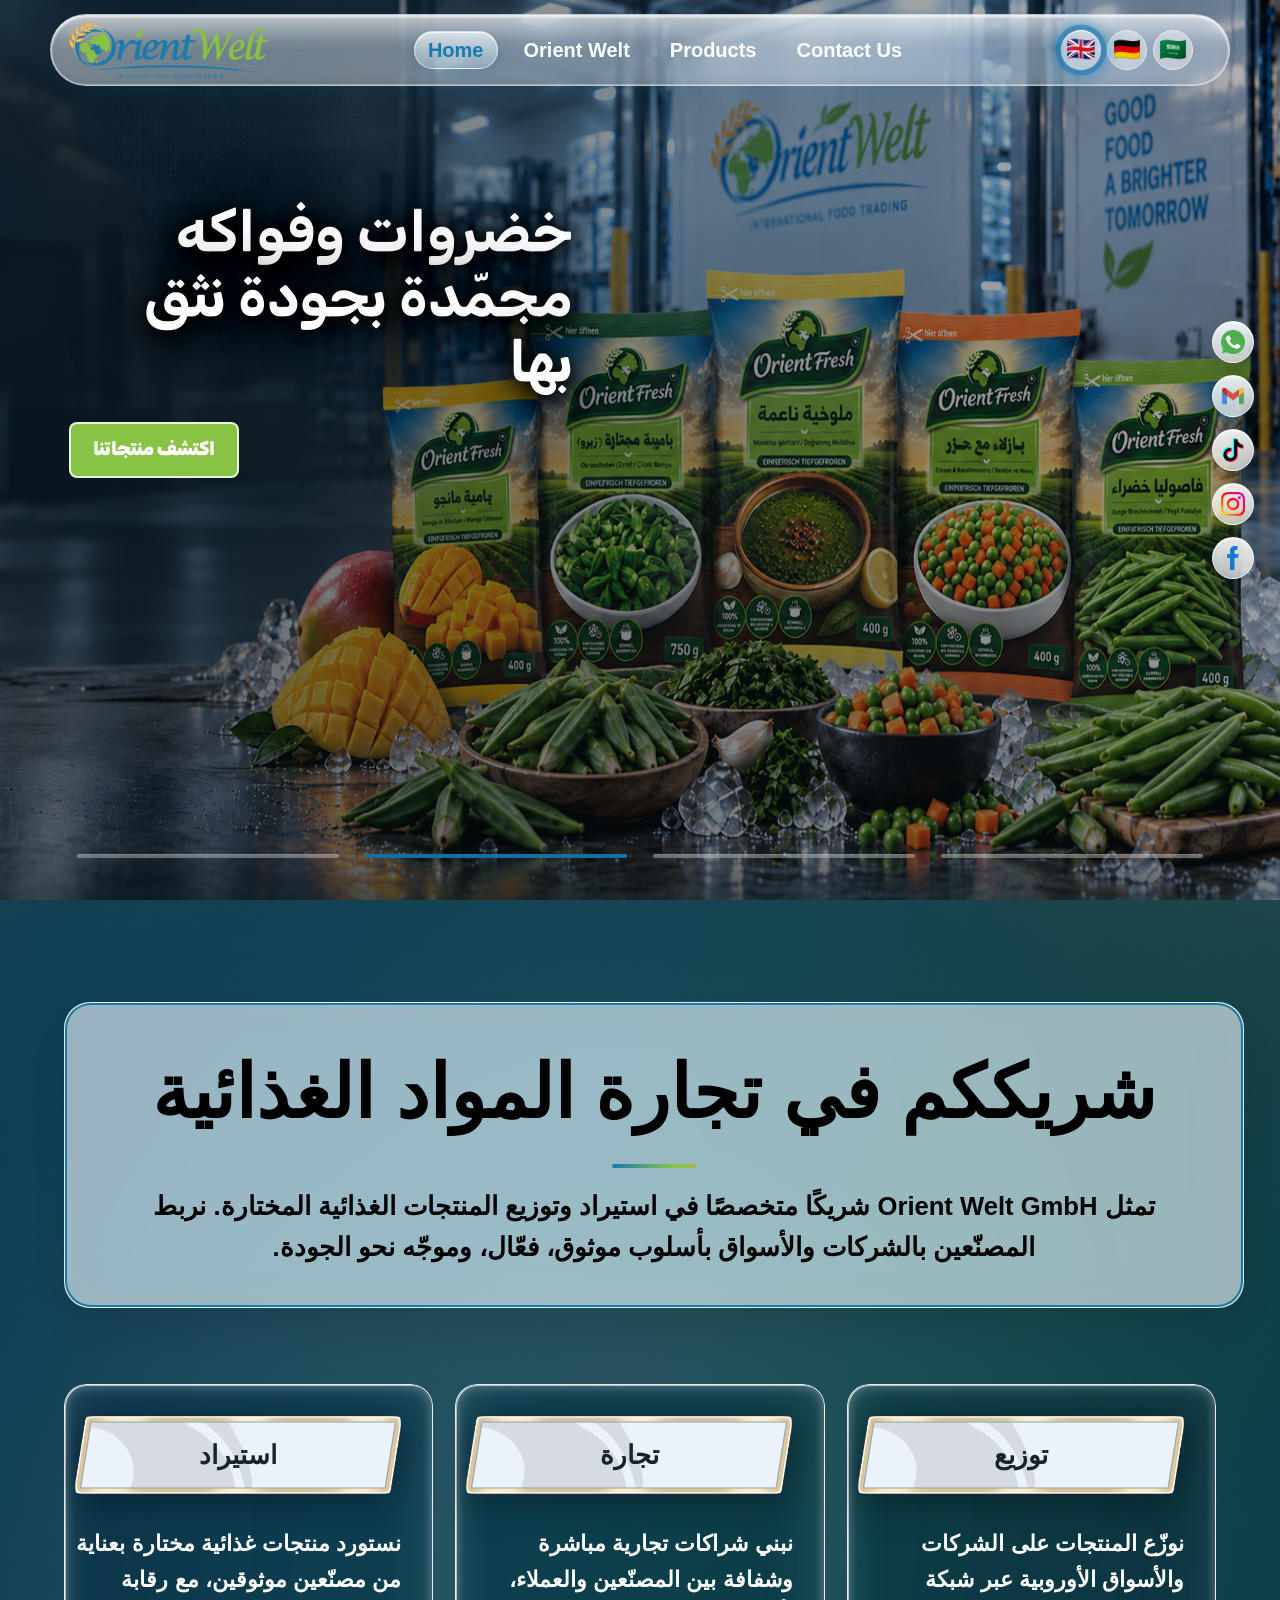
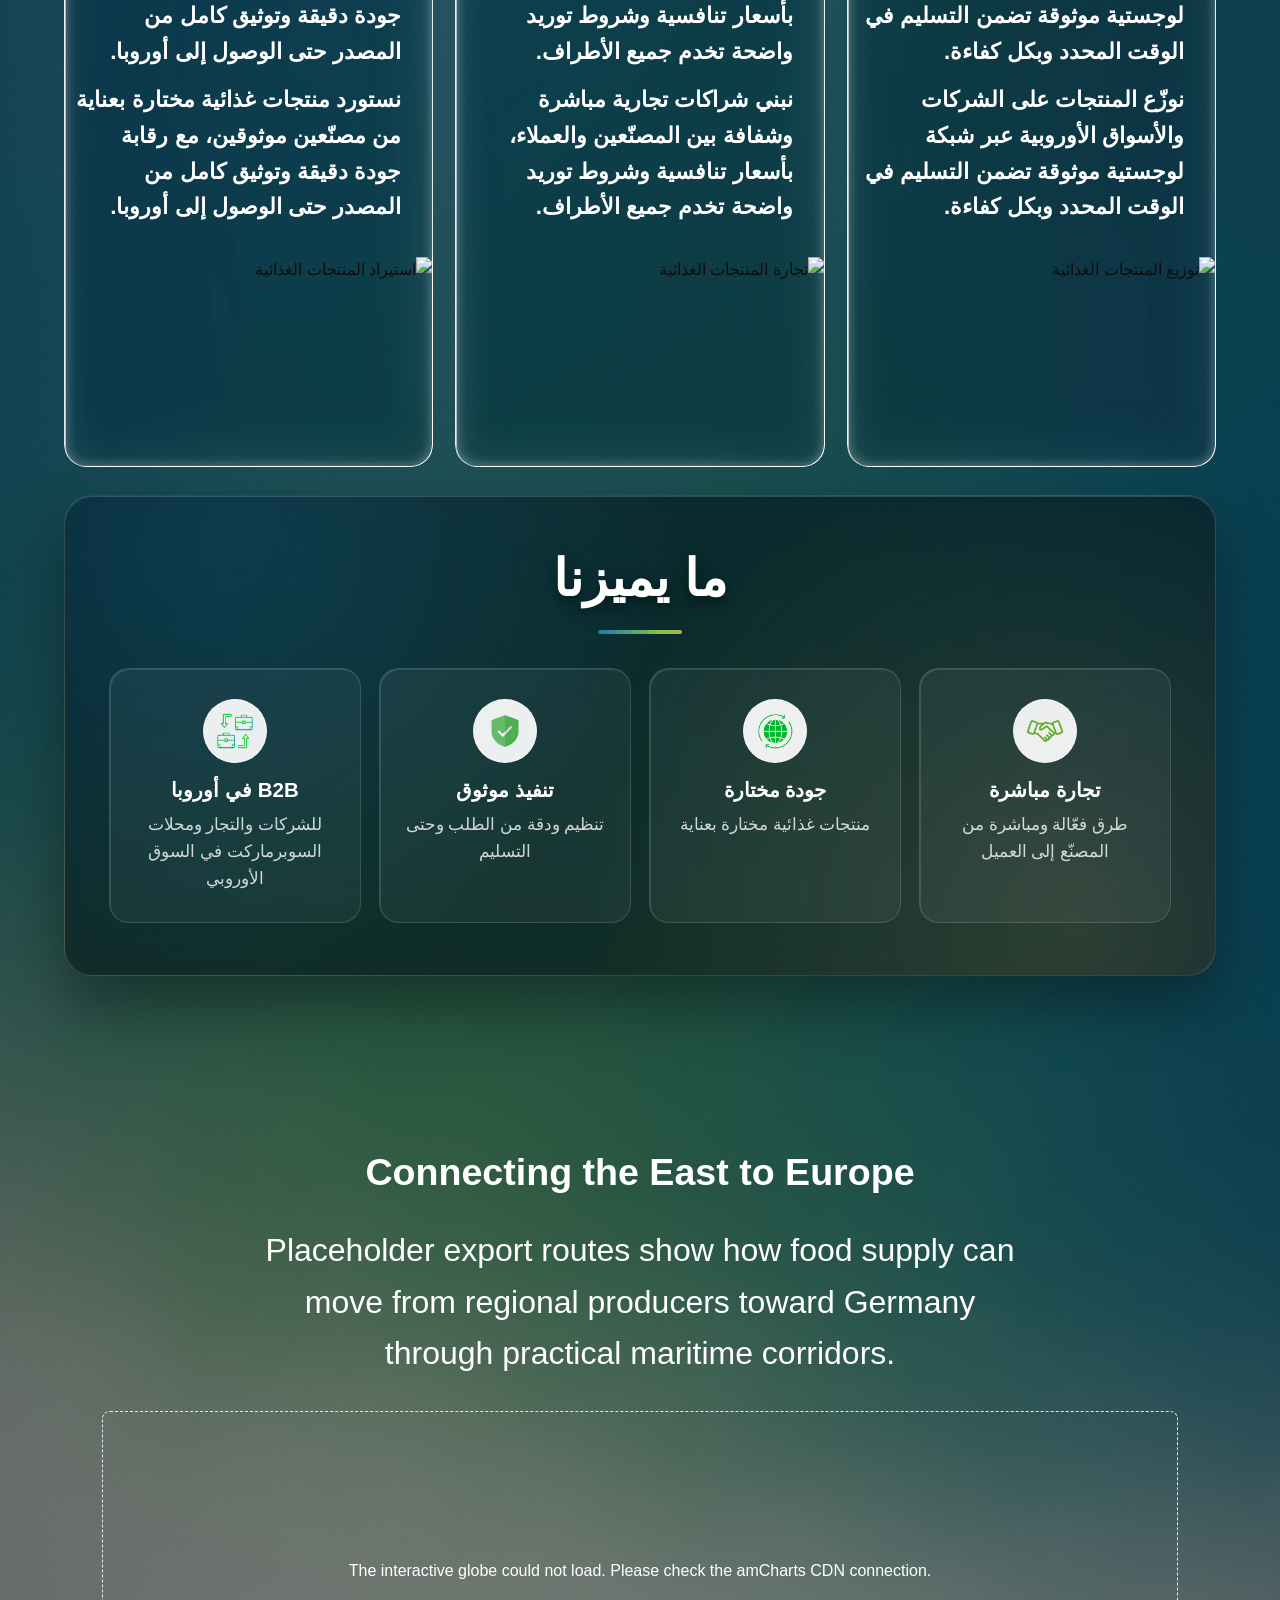
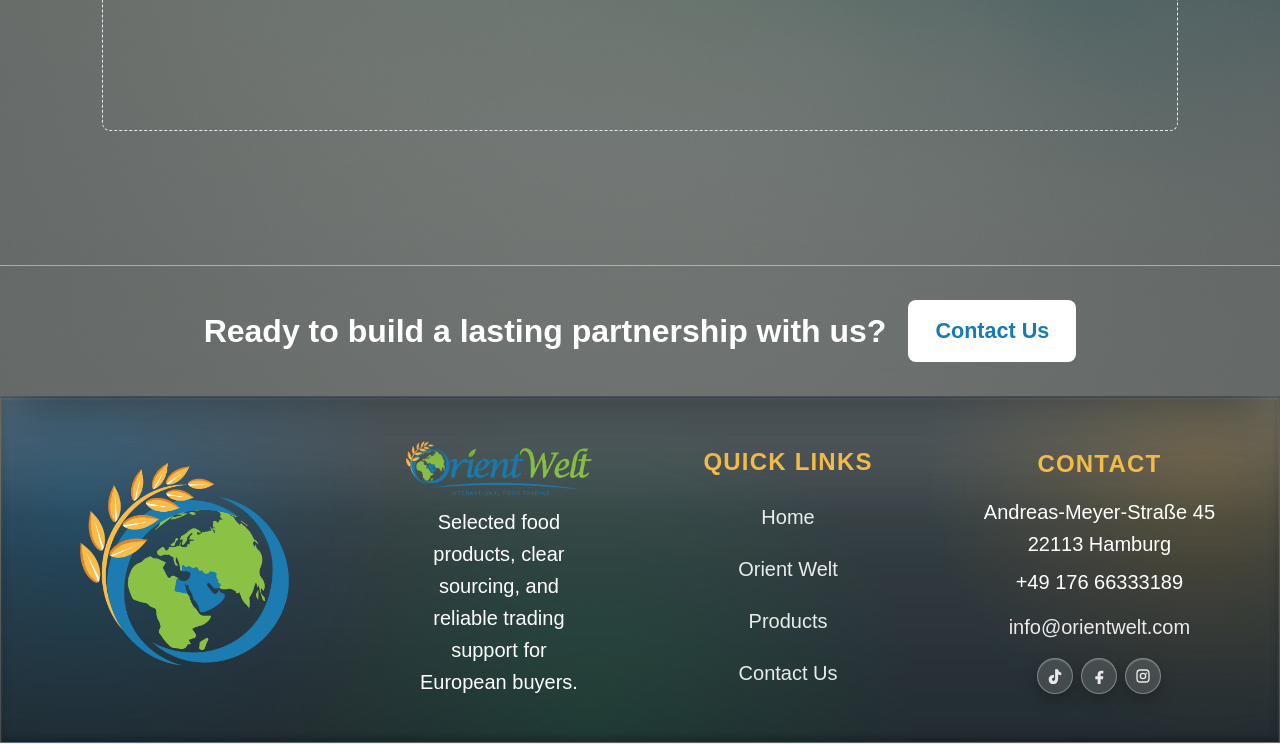
==== commit 09c0b1f9: "Restyle the products page with the contact page's dark theme, reorder categories to lead with vegeta" ====
--- a/index.html
+++ b/index.html
@@ -8,7 +8,7 @@
     <link rel="preconnect" href="https://fonts.googleapis.com">
     <link rel="preconnect" href="https://fonts.gstatic.com" crossorigin>
     <link href="https://fonts.googleapis.com/css2?family=Rubik:ital,wght@0,300..900;1,300..900&display=swap" rel="stylesheet">
-    <link rel="stylesheet" href="css/style.css?v=20">
+    <link rel="stylesheet" href="css/style.css?v=25">
     <script src="js/translations.js" defer></script>
     <script src="js/products-data.js" defer></script>
     <script src="https://cdn.amcharts.com/lib/5/index.js" defer></script>
@@ -28,7 +28,7 @@
       </filter>
     </svg>
     <a class="skip-link" href="#main" data-i18n="a11y.skip">Skip to content</a>
-    <header class="site-header is-chrome-hidden">
+    <header class="site-header">
       <a class="brand" href="index.html" aria-label="Orient Welt home">
         <img src="assets/images/logo-orient-welt.png" alt="Orient Welt logo">
       </a>
@@ -51,7 +51,7 @@
 
     <aside class="floating-social" aria-label="Floating contact and social links">
       <ul>
-        <li><a href="tel:+4940000000" aria-label="Phone"><img src="assets/images/icons/socials/whatsapp-2.png" alt=""></a></li>
+        <li><a href="tel:+4917666333189" aria-label="Phone"><img src="assets/images/icons/socials/whatsapp-2.png" alt=""></a></li>
         <li><a href="mailto:info@orientwelt.com" aria-label="Email"><img src="assets/images/icons/socials/email.png" alt=""></a></li>
         <li><a href="https://www.tiktok.com/@orient.welt.gmbh" aria-label="TikTok" target="_blank" rel="noopener"><img src="assets/images/icons/socials/tik-tok.png" alt=""></a></li>
         <li><a href="https://www.instagram.com/orient.welt.gmbh/" aria-label="Instagram" target="_blank" rel="noopener"><img src="assets/images/icons/socials/instagram.png" alt=""></a></li>
@@ -78,11 +78,11 @@
               <a class="hero-cta hero-cta-pulse" href="products.html">اكتشف منتجاتنا</a>
             </div>
           </article>
-          <article class="hero-slide hero-slide-arabic hero-slide-pantry hero-slide-topleft" style="--hero-image: url('../assets/images/home/hero-3.png')">
+          <article class="hero-slide hero-slide-arabic hero-slide-pantry" style="--hero-image: url('../assets/images/home/hero-3.png')">
             <div class="hero-slide-copy" dir="rtl" lang="ar">
-              <h2 class="multicolor-text multicolor-text-gold">مِنَ الْمَصْدَرِ إِلَى أَسْوَاقِ أُورُوبَّا</h2>
-              <p class="multicolor-text multicolor-text-gold">نَخْتَارُ مَصَادِرَنَا بِعِنَايَةٍ، وَنَعْمَلُ مَعَ الْمَصَانِعِ وَالْمُوَرِّدِينَ لِنُقَدِّمَ مُنْتَجَاتٍ نَثِقُ بِجُودَتِهَا إِلَى شُرَكَائِنَا فِي الْأَسْوَاقِ الْأُورُوبِّيَّةِ.</p>
-              <a class="hero-cta hero-cta-gold" href="products.html">اكتشف منتجاتنا</a>
+              <h2 class="multicolor-text">مِنَ الْمَصْدَرِ إِلَى أَسْوَاقِ أُورُوبَّا</h2>
+              <p class="multicolor-text">نَخْتَارُ مَصَادِرَنَا بِعِنَايَةٍ، وَنَعْمَلُ مَعَ الْمَصَانِعِ وَالْمُوَرِّدِينَ لِنُقَدِّمَ مُنْتَجَاتٍ نَثِقُ بِجُودَتِهَا إِلَى شُرَكَائِنَا فِي الْأَسْوَاقِ الْأُورُوبِّيَّةِ.</p>
+              <a class="hero-cta hero-cta-blue" href="products.html">اكتشف منتجاتنا</a>
             </div>
           </article>
           <article class="hero-slide hero-slide-arabic hero-slide-daily" style="--hero-image: url('../assets/images/home/hero-4.png')">
@@ -211,9 +211,9 @@
     <footer class="site-footer">
       <span class="footer-glass-shine" aria-hidden="true"></span>
       <div class="footer-inner">
+        <img src="assets/images/logo-icon.png" alt="" class="footer-icon">
         <div class="footer-brand">
-          <img src="assets/images/logo-orient-welt.png" alt="Orient Welt logo">
-          <span data-i18n="brand.tagline">International Food Trading</span>
+          <img src="assets/images/logo-orient-welt.png" alt="Orient Welt logo" class="footer-wordmark">
           <p data-i18n="footer.description">Selected food products, clear sourcing, and reliable trading support for European buyers.</p>
         </div>
         <div class="footer-links">
@@ -222,7 +222,7 @@
         </div>
         <div class="footer-contact">
           <h2 class="footer-title" data-i18n="footer.contact">Contact</h2>
-          <address><span data-i18n="footer.address">Andreas‑Meyer‑Straße 45, 22113 Hamburg</span><span data-i18n="footer.phone">+49 40 000000</span><a href="mailto:info@orientwelt.com">info@orientwelt.com</a></address>
+          <address><span data-i18n="footer.address">Andreas‑Meyer‑Straße 45 22113 Hamburg</span><span data-i18n="footer.phone">+49 176 66333189</span><a href="mailto:info@orientwelt.com">info@orientwelt.com</a></address>
           <div class="socials"><a href="https://www.tiktok.com/@orient.welt.gmbh" aria-label="TikTok" target="_blank" rel="noopener">tt</a><a href="https://www.facebook.com/profile.php?id=61590601015771" aria-label="Facebook" target="_blank" rel="noopener">f</a><a href="https://www.instagram.com/orient.welt.gmbh/" aria-label="Instagram" target="_blank" rel="noopener">ig</a></div>
         </div>
       </div>
--- a/css/style.css
+++ b/css/style.css
@@ -83,7 +83,7 @@
   gap: clamp(12px, 2vw, 22px);
   width: min(calc(100% - 28px), 1180px);
   margin: 0;
-  padding: 10px 14px 10px 18px;
+  padding: 6px 14px 6px 18px;
   isolation: isolate;
   background:
     linear-gradient(135deg, rgba(255,255,255,.34), rgba(255,255,255,.14)),
@@ -137,8 +137,9 @@
   z-index: 2;
 }
 .brand { display: inline-flex; align-items: center; gap: 12px; min-width: 0; }
-.brand img { width: clamp(112px, 14vw, 154px); height: auto; }
-.brand span, .footer-brand span { color: var(--color-muted); font-size: .82rem; white-space: nowrap; }
+.brand img { width: clamp(140px, 17vw, 200px); height: auto; }
+.brand span { color: var(--color-muted); font-size: .82rem; white-space: nowrap; }
+.footer-brand span { color: var(--color-muted); font-size: 1.15rem; white-space: nowrap; }
 .primary-nav {
   position: relative;
   justify-self: center;
@@ -175,29 +176,36 @@
 .primary-nav a {
   position: relative;
   z-index: 1;
-  padding: 9px 10px;
-  color: rgba(28,41,48,.78);
+  padding: 6px 14px;
+  color: #ffffff;
   border-radius: var(--radius);
   font-weight: 700;
-  font-size: .95rem;
+  font-size: 1.25rem;
+  line-height: 1.3;
   transition: color .18s ease, transform .12s ease;
 }
 .primary-nav a:hover, .primary-nav a.active { color: var(--color-blue); }
 .primary-nav a.is-pressing { transform: scale(.92); }
 .language-switcher { display: flex; justify-self: end; gap: 6px; }
 .language-switcher button {
-  width: 32px;
-  height: 32px;
+  display: grid;
+  place-items: center;
+  width: 40px;
+  height: 40px;
+  padding: 0;
   border: 1px solid var(--color-line);
   border-radius: 999px;
   background: rgba(255,255,255,.42);
+  font-size: 1.4rem;
+  line-height: 1;
   cursor: pointer;
   transition: border-color .18s ease, box-shadow .18s ease, transform .18s ease;
 }
 .language-switcher button.active {
-  border-color: rgba(136,195,69,.82);
+  border-color: rgba(23,123,178,.82);
   box-shadow:
-    0 0 0 2px rgba(136,195,69,.22),
+    0 0 0 4px rgba(23,123,178,.55),
+    0 0 16px 4px rgba(23,123,178,.65),
     inset 0 1px 1px rgba(255,255,255,.72);
   transform: scale(1.06);
 }
@@ -254,7 +262,8 @@
   text-align: center;
 }
 body[data-page="home"] .hero-slide {
-  background-size: cover, 100%;
+  background-repeat: no-repeat, no-repeat;
+  background-size: cover, 100% 100%;
   background-position: center, center;
   animation-duration: 20s;
   animation-timing-function: ease-in-out;
@@ -266,20 +275,20 @@
 body[data-page="home"] .hero-slide:nth-child(3) { animation-name: heroKenBurnsTopRight; }
 body[data-page="home"] .hero-slide:nth-child(4) { animation-name: heroKenBurnsBottomLeft; }
 @keyframes heroKenBurnsTopLeft {
-  from { background-size: cover, 100%; background-position: center, center; }
-  to   { background-size: cover, 118%; background-position: center, 24% 22%; }
+  from { background-size: cover, 100% 100%; background-position: center, center; }
+  to   { background-size: cover, 118% 118%; background-position: center, 24% 22%; }
 }
 @keyframes heroKenBurnsBottomRight {
-  from { background-size: cover, 100%; background-position: center, center; }
-  to   { background-size: cover, 118%; background-position: center, 76% 78%; }
+  from { background-size: cover, 100% 100%; background-position: center, center; }
+  to   { background-size: cover, 118% 118%; background-position: center, 76% 78%; }
 }
 @keyframes heroKenBurnsTopRight {
-  from { background-size: cover, 100%; background-position: center, center; }
-  to   { background-size: cover, 118%; background-position: center, 78% 24%; }
+  from { background-size: cover, 100% 100%; background-position: center, center; }
+  to   { background-size: cover, 118% 118%; background-position: center, 78% 24%; }
 }
 @keyframes heroKenBurnsBottomLeft {
-  from { background-size: cover, 100%; background-position: center, center; }
-  to   { background-size: cover, 118%; background-position: center, 22% 76%; }
+  from { background-size: cover, 100% 100%; background-position: center, center; }
+  to   { background-size: cover, 118% 118%; background-position: center, 22% 76%; }
 }
 @media (prefers-reduced-motion: reduce) {
   body[data-page="home"] .hero-slide { animation: none; }
@@ -369,7 +378,9 @@
 .hero-slide-sky {
   background-image: linear-gradient(90deg, rgba(0,0,0,.4), rgba(0,0,0,.12)), var(--hero-image);
 }
-.hero-slide-sky .hero-slide-copy h1 {
+.hero-slide-sky .hero-slide-copy h1,
+.hero-slide-pantry .hero-slide-copy h2,
+.hero-slide-pantry .hero-slide-copy p {
   font-family: "Helvetica Neue LT Arabic", "Helvetica Neue", Helvetica, Arial, sans-serif;
 }
 .hero-slide-sky::before {
@@ -394,12 +405,12 @@
   line-height: 1.15;
 }
 .hero-slide-pantry {
-  background-image: linear-gradient(90deg, rgba(0,0,0,.58), rgba(0,0,0,.05)), var(--hero-image);
+  background-image: linear-gradient(90deg, rgba(0,0,0,.68), rgba(0,0,0,.18)), var(--hero-image);
 }
 .hero-slide-pantry::before {
   background:
     radial-gradient(circle at 50% 28%, rgba(23,123,178,.06), transparent 38%),
-    linear-gradient(180deg, rgba(12,22,27,.3), rgba(12,22,27,.12));
+    linear-gradient(180deg, rgba(12,22,27,.4), rgba(12,22,27,.24));
 }
 .hero-slide-pantry .hero-slide-copy p {
   font-size: clamp(1.2rem, 2.6vw, 1.6rem);
@@ -442,7 +453,8 @@
   margin-right: auto;
   margin-top: 90px;
 }
-.hero-slide-sky .hero-slide-copy {
+.hero-slide-sky .hero-slide-copy,
+.hero-slide-pantry .hero-slide-copy {
   align-self: start;
   margin-right: clamp(60px, 9vw, 150px);
   margin-left: auto;
@@ -1127,6 +1139,11 @@
     transform: none;
     transition: none;
   }
+  .about-story-name .glow-letter {
+    opacity: 1;
+    animation: none;
+    text-shadow: none;
+  }
 }
 
 main > section:not(.hero-carousel):not(.page-hero) {
@@ -1225,6 +1242,9 @@
 .trade-flow-note {
   color: #fff;
 }
+.trade-flow-copy p {
+  font-size: 2rem;
+}
 .trade-flow-chart-wrap {
   width: 100%;
   margin: 0 auto;
@@ -1234,6 +1254,7 @@
   aspect-ratio: 1 / 1;
   min-height: 360px;
   max-height: 760px;
+  filter: drop-shadow(0 30px 60px rgba(0, 0, 0, 0.65));
 }
 .trade-flow-fallback {
   display: grid;
@@ -1393,32 +1414,12 @@
 .products-stage-inner {
   position: relative;
   display: grid;
-  grid-template-rows: auto minmax(0, 1fr) auto auto;
+  grid-template-rows: minmax(0, 1fr) auto;
   height: 100%;
   min-height: 0;
   max-width: 1240px;
   margin: 0 auto;
   text-align: center;
-}
-.products-stage-heading {
-  width: min(94vw, 860px);
-  max-width: 860px;
-  margin: -30px auto clamp(8px, 1.6vh, 18px);
-}
-.products-stage-heading span {
-  display: inline-block;
-  margin-bottom: 4px;
-  color: var(--brand-secondary-gold);
-  font-size: .72rem;
-  font-weight: 900;
-  text-transform: uppercase;
-}
-.products-stage-heading h2 {
-  margin: 0;
-  color: var(--color-white);
-  font-size: clamp(.78rem, 4.2vw, 2.1rem);
-  line-height: 1.05;
-  white-space: nowrap;
 }
 .products-stage-carousel {
   position: relative;
@@ -1968,6 +1969,24 @@
 }
 .product-category-vegetables:hover::before {
   background: linear-gradient(135deg, #9fd35c 0%, var(--brand-green) 48%, #cdeaa4 100%);
+}
+.product-category-cheese::before {
+  background: linear-gradient(135deg, #f9d98a 0%, var(--brand-gold) 52%, #fceac1 100%);
+}
+.product-category-cheese:hover::before {
+  background: linear-gradient(135deg, #f9d98a 0%, var(--brand-gold) 48%, #fceac1 100%);
+}
+.product-category-dairy::before {
+  background: linear-gradient(135deg, #ffffff 0%, #efe9dd 52%, #fdfbf7 100%);
+}
+.product-category-dairy:hover::before {
+  background: linear-gradient(135deg, #ffffff 0%, #efe9dd 48%, #fdfbf7 100%);
+}
+.product-category-meat::before {
+  background: linear-gradient(135deg, #f3a79e 0%, #d8453a 52%, #fbe0dc 100%);
+}
+.product-category-meat:hover::before {
+  background: linear-gradient(135deg, #f3a79e 0%, #d8453a 48%, #fbe0dc 100%);
 }
 .product-card-weight {
   position: absolute;
@@ -2124,6 +2143,16 @@
   box-shadow: 0 8px 20px rgba(227, 134, 38, .3);
   transition-delay: 0s;
 }
+.product-category-cheese .btn-action {
+  background: var(--brand-gold);
+}
+.product-category-dairy .btn-action {
+  background: #efe9dd;
+  color: var(--color-ink);
+}
+.product-category-meat .btn-action {
+  background: #d8453a;
+}
 
 blockquote { margin: 0; }
 blockquote cite { display: block; margin-top: 14px; color: var(--color-blue); font-weight: 800; font-style: normal; }
@@ -2142,6 +2171,7 @@
   text-align: center;
 }
 .cta-strip h2 { margin: 0; font-size: clamp(1.35rem, 2.5vw, 2rem); }
+.cta-strip .btn { font-size: clamp(1.1rem, 1.8vw, 1.35rem); padding: 13px 26px; }
 .cta-actions { display: flex; gap: 12px; flex-wrap: wrap; justify-content: center; }
 
 .split {
@@ -2246,6 +2276,9 @@
   font-weight: 900;
   text-transform: uppercase;
 }
+.contact-team-card .team-member-title {
+  font-size: 1.55rem;
+}
 .team-member-copy p:not(.team-member-title) {
   margin: 0;
   color: #000000;
@@ -2551,19 +2584,6 @@
   padding-inline: clamp(18px, 5vw, 72px);
   padding-bottom: clamp(42px, 7vh, 72px);
 }
-.contact-hero::after {
-  content: "";
-  position: absolute;
-  inset: 0;
-  z-index: 0;
-  pointer-events: none;
-  background-image:
-    linear-gradient(rgba(255,255,255,.06) 1px, transparent 1px),
-    linear-gradient(90deg, rgba(255,255,255,.06) 1px, transparent 1px);
-  background-size: 44px 44px;
-  -webkit-mask-image: radial-gradient(85% 70% at 50% 35%, black, transparent 100%);
-  mask-image: radial-gradient(85% 70% at 50% 35%, black, transparent 100%);
-}
 .contact-hero > div {
   position: relative;
   z-index: 1;
@@ -2585,6 +2605,24 @@
 .contact-hero h1 {
   text-shadow: 0 18px 46px rgba(0,0,0,.5);
 }
+.contact-hero p {
+  font-size: clamp(1.3rem, 2.6vw, 1.66rem);
+}
+html[lang="ar"] .contact-hero {
+  justify-items: stretch;
+  text-align: right;
+}
+html[lang="ar"] .contact-hero > div {
+  width: 100%;
+  max-width: 1120px;
+  margin-inline: auto;
+}
+html[lang="ar"] .contact-hero h1 {
+  font-size: clamp(3.2rem, 7.8vw, 7.4rem);
+}
+html[lang="ar"] .contact-hero p {
+  margin-inline-start: auto;
+}
 .contact-command {
   position: relative;
   overflow: hidden;
@@ -2615,7 +2653,7 @@
   display: none;
 }
 body[data-page="contact"] .contact-command-heading h2 {
-  color: var(--color-ink);
+  color: var(--color-white);
   text-shadow: none;
 }
 .contact-command-heading {
@@ -2694,8 +2732,8 @@
   position: relative;
   display: grid;
   place-items: center;
-  width: 48px;
-  height: 48px;
+  width: 62px;
+  height: 62px;
   margin-bottom: auto;
   border: 1px solid rgba(255,255,255,.8);
   border-radius: 50%;
@@ -2713,8 +2751,8 @@
   animation: whySpin 12s linear infinite;
 }
 .contact-signal-icon svg {
-  width: 22px;
-  height: 22px;
+  width: 29px;
+  height: 29px;
   fill: none;
   stroke: currentColor;
   stroke-width: 2;
@@ -2723,8 +2761,8 @@
 }
 .contact-signal > span:not(.contact-signal-icon) {
   margin-top: 42px;
-  color: #000000;
-  font-size: .78rem;
+  color: var(--color-blue);
+  font-size: 1.56rem;
   font-weight: 900;
   letter-spacing: .06em;
   text-transform: uppercase;
@@ -2881,11 +2919,11 @@
   font-weight: 700;
 }
 .about-story-mission {
+  position: relative;
+  isolation: isolate;
   margin: 0 0 22px;
   padding: clamp(18px, 2.4vw, 26px) clamp(20px, 3vw, 30px);
-  border: 1px solid rgba(245, 237, 225, 0.35);
   border-radius: 14px;
-  background: rgba(46, 110, 51, 0.45);
   font-family: "Aref Ruqaa", "Helvetica Neue LT Arabic", "Helvetica Neue", Helvetica, Arial, sans-serif;
   color: #f5ede1;
   font-size: clamp(1.8rem, 3vw, 2.35rem);
@@ -2893,12 +2931,52 @@
   line-height: 1.6;
   text-align: center;
 }
+.about-story-mission::before,
+.about-story-mission::after {
+  content: "";
+  position: absolute;
+  inset: 0;
+  z-index: -1;
+  border-radius: inherit;
+  pointer-events: none;
+  box-shadow: inset 0 0 0 2px var(--color-green);
+  animation: aboutDuoBorderTrace 6s linear infinite;
+}
+.about-story-mission::after {
+  box-shadow: inset 0 0 0 2px var(--color-blue);
+  animation-delay: -3s;
+}
+@media (prefers-reduced-motion: reduce) {
+  .about-story-mission::before,
+  .about-story-mission::after {
+    animation: none;
+    clip-path: none;
+  }
+}
 .about-story-name {
   margin: 0;
   color: rgba(245, 237, 225, 0.92);
   font-size: clamp(1.2rem, 1.9vw, 1.45rem);
   font-weight: 600;
   line-height: 1.8;
+}
+.about-story-name .glow-letter {
+  opacity: 0;
+}
+.about-story-name.in-view .glow-letter {
+  animation: letterGlow .7s ease both, letterGlowSweep 5s ease-in-out infinite;
+}
+@keyframes letterGlow {
+  0%   { opacity: 0; text-shadow: 0 0 1px rgba(255, 255, 255, .1); }
+  66%  { opacity: 1; text-shadow: 0 0 20px rgba(255, 255, 255, .9); }
+  77%  { opacity: 1; }
+  100% { opacity: .92; text-shadow: 0 0 20px rgba(255, 255, 255, 0); }
+}
+@keyframes letterGlowSweep {
+  0%, 100% { text-shadow: 0 0 1px rgba(255, 255, 255, 0); }
+  3% { text-shadow: 0 0 20px rgba(255, 255, 255, .95); }
+  8% { text-shadow: 0 0 20px rgba(255, 255, 255, .95); }
+  14% { text-shadow: 0 0 1px rgba(255, 255, 255, 0); }
 }
 .about-cta {
   background: transparent;
@@ -3169,7 +3247,7 @@
 .contact-team-card {
   position: relative;
   display: grid;
-  grid-template-columns: minmax(140px, .78fr) minmax(0, 1fr);
+  grid-template-columns: minmax(0, 1fr) minmax(140px, .78fr);
   align-items: center;
   gap: clamp(18px, 3vw, 34px);
   min-height: 330px;
@@ -3211,6 +3289,7 @@
 .contact-team-photo {
   position: relative;
   z-index: 1;
+  order: 2;
   display: grid;
   place-items: center;
   aspect-ratio: 3 / 4;
@@ -3230,7 +3309,9 @@
 .contact-team-copy {
   position: relative;
   z-index: 1;
+  order: 1;
   min-width: 0;
+  text-align: left;
 }
 .contact-team-copy h3 {
   margin: 0 0 8px;
@@ -3403,12 +3484,19 @@
 }
 .footer-inner {
   display: grid;
-  grid-template-columns: repeat(3, 1fr);
-  gap: clamp(40px, 7vw, 110px);
+  grid-template-columns: auto repeat(3, 1fr);
+  align-items: center;
+  gap: clamp(48px, 8vw, 130px);
   width: 100%;
-  max-width: 1200px;
+  max-width: 1560px;
   margin: 0 auto;
   padding: 0 clamp(20px, 5vw, 72px);
+  font-size: 1.25rem;
+}
+.footer-icon {
+  height: 70px;
+  width: auto;
+  justify-self: center;
 }
 .footer-brand {
   display: grid;
@@ -3417,8 +3505,8 @@
   gap: 10px;
   text-align: center;
 }
-.footer-brand img {
-  width: 180px;
+.footer-wordmark {
+  width: 281px;
   margin-bottom: 0;
 }
 .footer-brand p {
@@ -3428,8 +3516,8 @@
 }
 .footer-title {
   margin: 0 0 4px;
-  color: #000000;
-  font-size: .84rem;
+  color: var(--color-gold);
+  font-size: 1.5rem;
   font-weight: 900;
   letter-spacing: .05em;
   text-transform: uppercase;
@@ -3763,6 +3851,7 @@
     text-align: center;
   }
   .contact-team-photo {
+    order: -1;
     width: min(190px, 54vw);
     margin: 0 auto;
   }
@@ -3832,15 +3921,13 @@
    - Emerald Fresh Green: rgba(46, 204, 113, 0.75) / #2ecc71
    - Radiant Sunset Orange: rgba(255, 122, 0, 0.75) / #ff7a00
    ========================================================================== */
-body[data-page="home"],
-body[data-page="products"] {
+body[data-page="home"] {
   position: relative;
   background-color: #f2f7f5;
   color: #000000;
 }
 
-body[data-page="home"]::before,
-body[data-page="products"]::before {
+body[data-page="home"]::before {
   content: "";
   position: fixed;
   inset: 0;
@@ -3862,8 +3949,7 @@
   transform: translateZ(0);
 }
 
-body[data-page="home"] main,
-body[data-page="products"] main {
+body[data-page="home"] main {
   background: transparent;
 }
 
@@ -3877,8 +3963,7 @@
   pointer-events: none;
 }
 
-body[data-page="home"].home-shader-fallback .home-shader-bg,
-body[data-page="products"].home-shader-fallback .home-shader-bg {
+body[data-page="home"].home-shader-fallback .home-shader-bg {
   background:
     radial-gradient(ellipse farthest-corner at 0% 0%, rgba(23, 123, 178, 0.3), transparent 78%),
     radial-gradient(ellipse farthest-corner at 100% 0%, rgba(23, 123, 178, 0.28), transparent 78%),
@@ -3893,8 +3978,7 @@
     linear-gradient(160deg, #dceef4 0%, #dceef4 60%, #e9f5ee 100%);
 }
 
-body[data-page="home"] .content-parallax-panel,
-body[data-page="products"] .content-parallax-panel {
+body[data-page="home"] .content-parallax-panel {
   position: relative;
   z-index: 2;
   overflow: hidden;
@@ -3907,8 +3991,7 @@
     inset 0 2px 3px rgba(255, 255, 255, 0.9);
 }
 
-body[data-page="home"] .content-parallax-panel::before,
-body[data-page="products"] .content-parallax-panel::before {
+body[data-page="home"] .content-parallax-panel::before {
   content: "";
   position: absolute;
   inset: 0;
@@ -3917,8 +4000,7 @@
   background: rgba(0, 0, 0, 0.5);
 }
 
-body[data-page="home"] .content-parallax-panel > section,
-body[data-page="products"] .content-parallax-panel > section {
+body[data-page="home"] .content-parallax-panel > section {
   background: transparent;
 }
 
@@ -4018,6 +4100,7 @@
    Mirrors the Home page treatment for a consistent site-wide feel.
    ========================================================================== */
 body[data-page="contact"],
+body[data-page="products"],
 body[data-page="about"] {
   position: relative;
   background-color: #071118;
@@ -4025,6 +4108,7 @@
 }
 
 body[data-page="contact"]::before,
+body[data-page="products"]::before,
 body[data-page="about"]::before {
   content: "";
   position: fixed;
@@ -4043,19 +4127,23 @@
   transform: translateZ(0);
 }
 
-body[data-page="contact"]::before {
+body[data-page="contact"]::before,
+body[data-page="products"]::before {
   background:
+    linear-gradient(rgba(0, 0, 0, 0.3), rgba(0, 0, 0, 0.3)),
     linear-gradient(rgba(0, 0, 0, 0.4), rgba(0, 0, 0, 0.4)),
-    radial-gradient(circle at 50% 45%, var(--color-green) 0%, var(--color-blue) 100%);
+    radial-gradient(circle at 50% 55%, var(--color-gold) 0%, var(--color-green) 24%, #0d4d70 60%);
   filter: none;
 }
 
 body[data-page="contact"] main,
+body[data-page="products"] main,
 body[data-page="about"] main {
   background: transparent;
 }
 
 body[data-page="contact"] .content-parallax-panel,
+body[data-page="products"] .content-parallax-panel,
 body[data-page="about"] .content-parallax-panel {
   position: relative;
   z-index: 2;
@@ -4069,6 +4157,7 @@
 }
 
 body[data-page="contact"] .content-parallax-panel::before,
+body[data-page="products"] .content-parallax-panel::before,
 body[data-page="about"] .content-parallax-panel::before {
   content: "";
   position: absolute;
@@ -4078,23 +4167,31 @@
   background: rgba(0, 0, 0, 0.5);
 }
 
-body[data-page="contact"] .content-parallax-panel {
+body[data-page="contact"] .content-parallax-panel,
+body[data-page="products"] .content-parallax-panel {
   background: transparent;
   backdrop-filter: none;
   -webkit-backdrop-filter: none;
   box-shadow: none;
 }
 
-body[data-page="contact"] .content-parallax-panel::before {
+body[data-page="contact"] .content-parallax-panel::before,
+body[data-page="products"] .content-parallax-panel::before {
   background: transparent;
 }
 
 body[data-page="contact"] .content-parallax-panel > section,
+body[data-page="products"] .content-parallax-panel > section,
 body[data-page="about"] .content-parallax-panel > section {
   background: transparent;
 }
 
+body[data-page="products"] .section-heading h2 {
+  color: var(--color-gold);
+}
+
 body[data-page="contact"] .site-footer,
+body[data-page="products"] .site-footer,
 body[data-page="about"] .site-footer,
 body[data-page="home"] .site-footer {
   color: #ffffff;
@@ -4112,6 +4209,7 @@
     inset 0 -3px 10px rgba(0, 0, 0, 0.3);
 }
 body[data-page="contact"] .site-footer::before,
+body[data-page="products"] .site-footer::before,
 body[data-page="about"] .site-footer::before,
 body[data-page="home"] .site-footer::before {
   background: linear-gradient(180deg, rgba(255, 255, 255, 0.16), rgba(255, 255, 255, 0.02) 70%, transparent);
@@ -4119,6 +4217,9 @@
 body[data-page="contact"] .footer-brand p,
 body[data-page="contact"] .site-footer nav,
 body[data-page="contact"] .site-footer address,
+body[data-page="products"] .footer-brand p,
+body[data-page="products"] .site-footer nav,
+body[data-page="products"] .site-footer address,
 body[data-page="about"] .footer-brand p,
 body[data-page="about"] .site-footer nav,
 body[data-page="about"] .site-footer address,
@@ -4127,17 +4228,14 @@
 body[data-page="home"] .site-footer address {
   color: #ffffff;
 }
-body[data-page="contact"] .footer-title,
-body[data-page="about"] .footer-title,
-body[data-page="home"] .footer-title {
-  color: #ffffff;
-}
 body[data-page="contact"] .site-footer a,
+body[data-page="products"] .site-footer a,
 body[data-page="about"] .site-footer a,
 body[data-page="home"] .site-footer a {
   color: rgba(255, 255, 255, 0.9);
 }
 body[data-page="contact"] .site-footer a:hover,
+body[data-page="products"] .site-footer a:hover,
 body[data-page="about"] .site-footer a:hover,
 body[data-page="home"] .site-footer a:hover {
   color: #bfe6ff;
@@ -4150,6 +4248,7 @@
     inset 0 1px 1px rgba(255, 255, 255, 0.2);
 }
 body[data-page="contact"] .site-footer .socials a,
+body[data-page="products"] .site-footer .socials a,
 body[data-page="about"] .site-footer .socials a,
 body[data-page="home"] .site-footer .socials a {
   border-color: rgba(255, 255, 255, 0.32);
